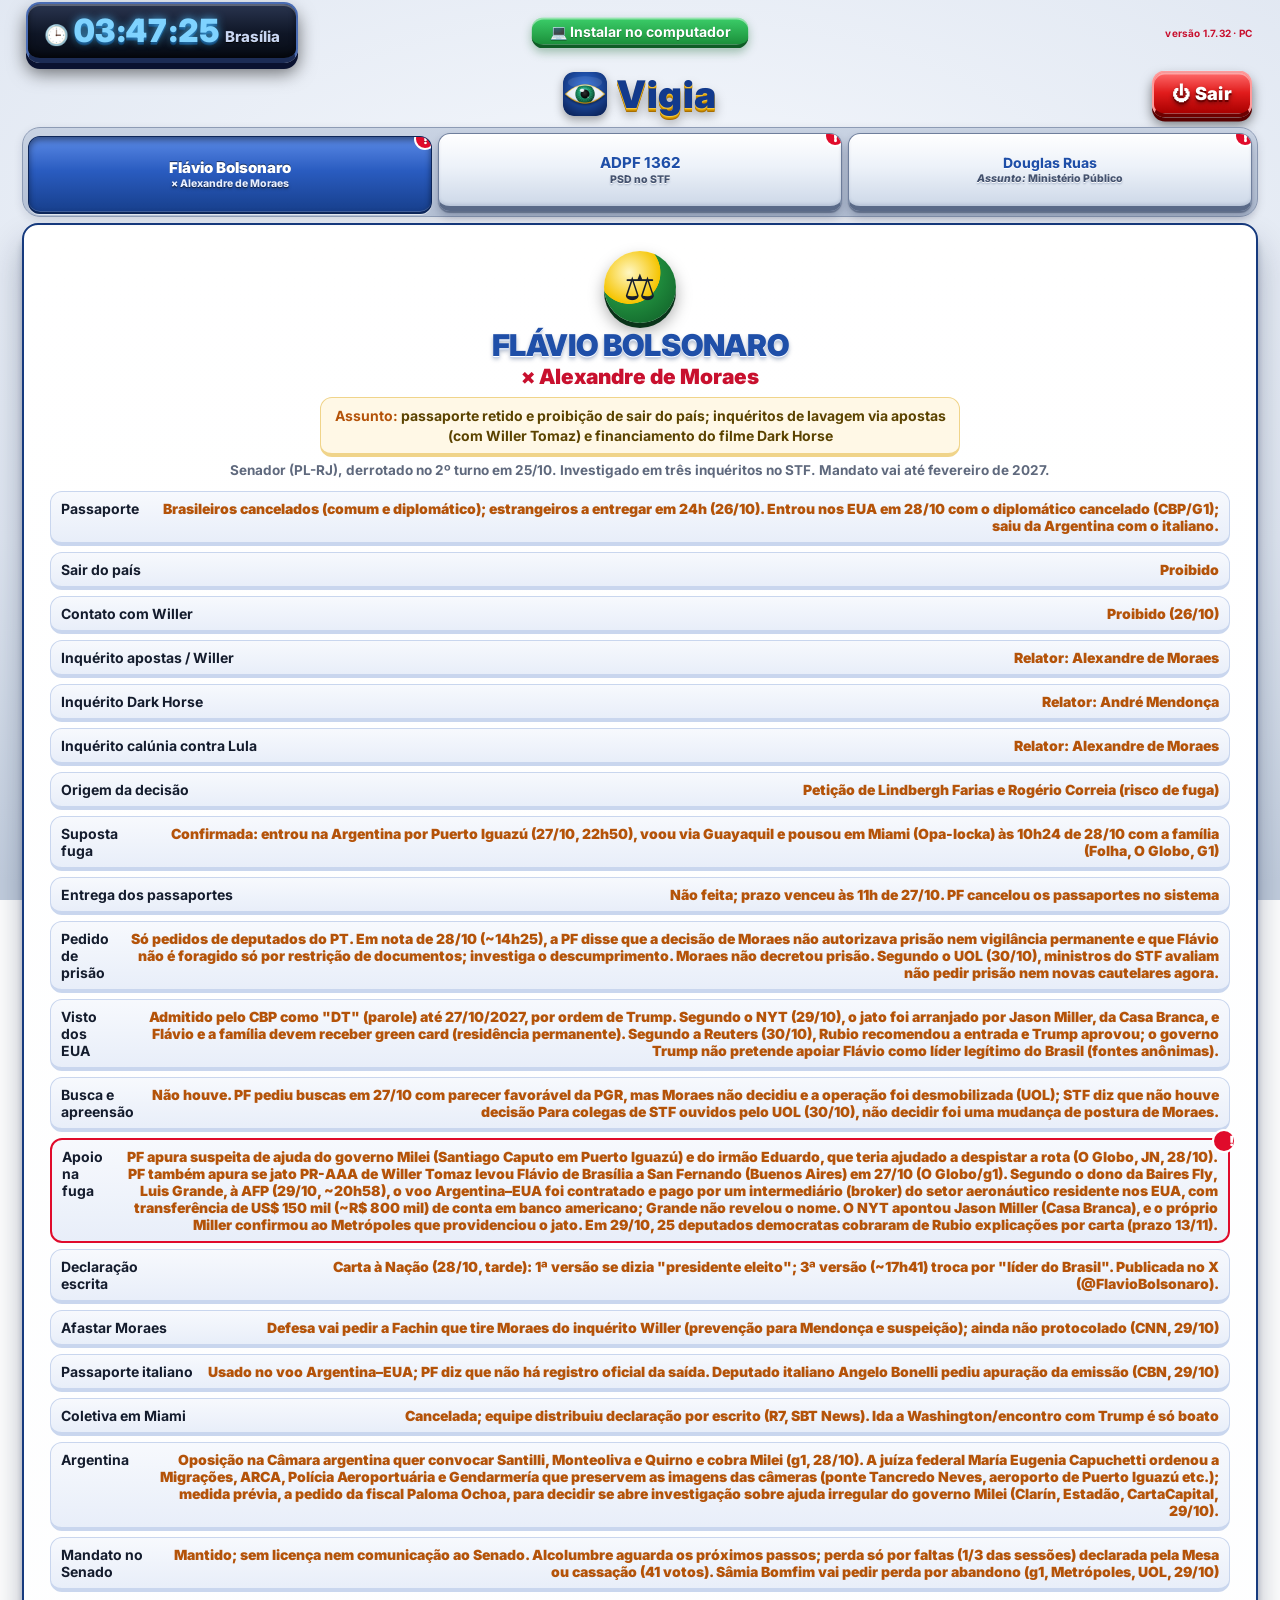
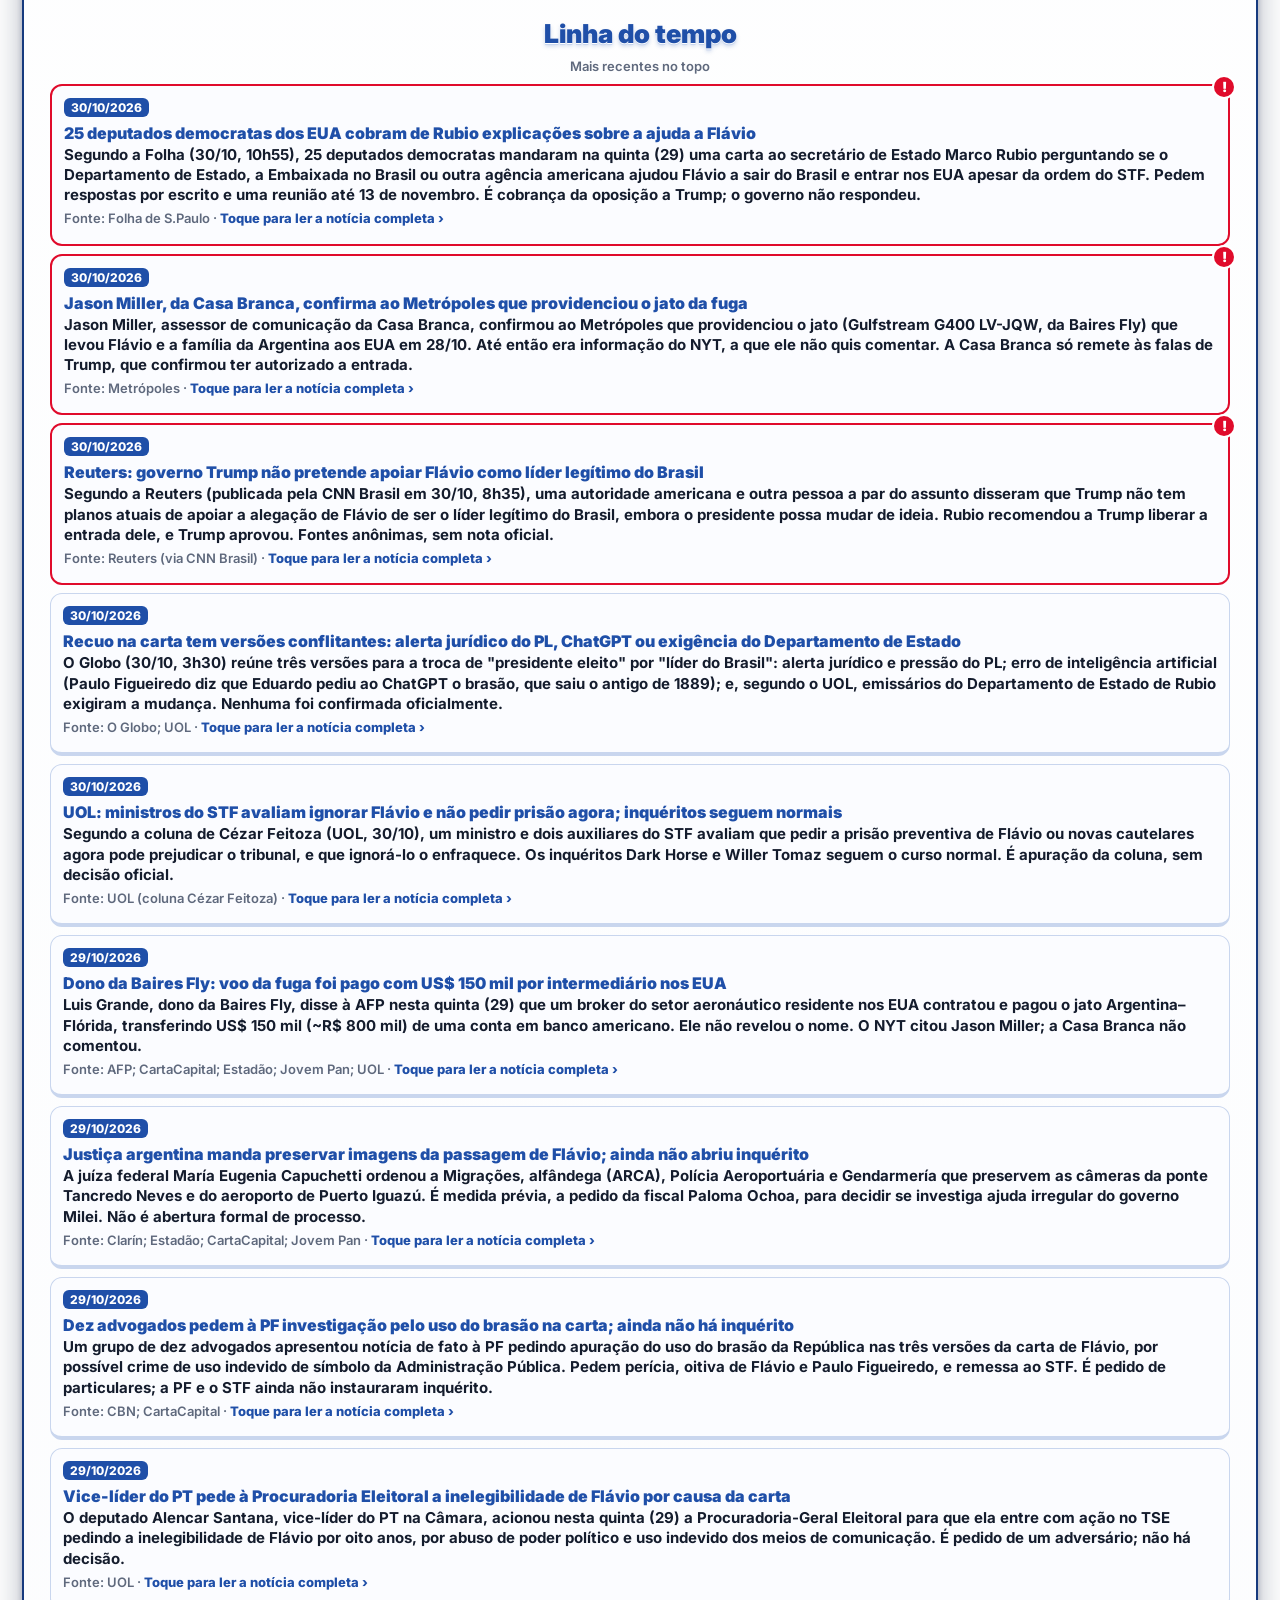
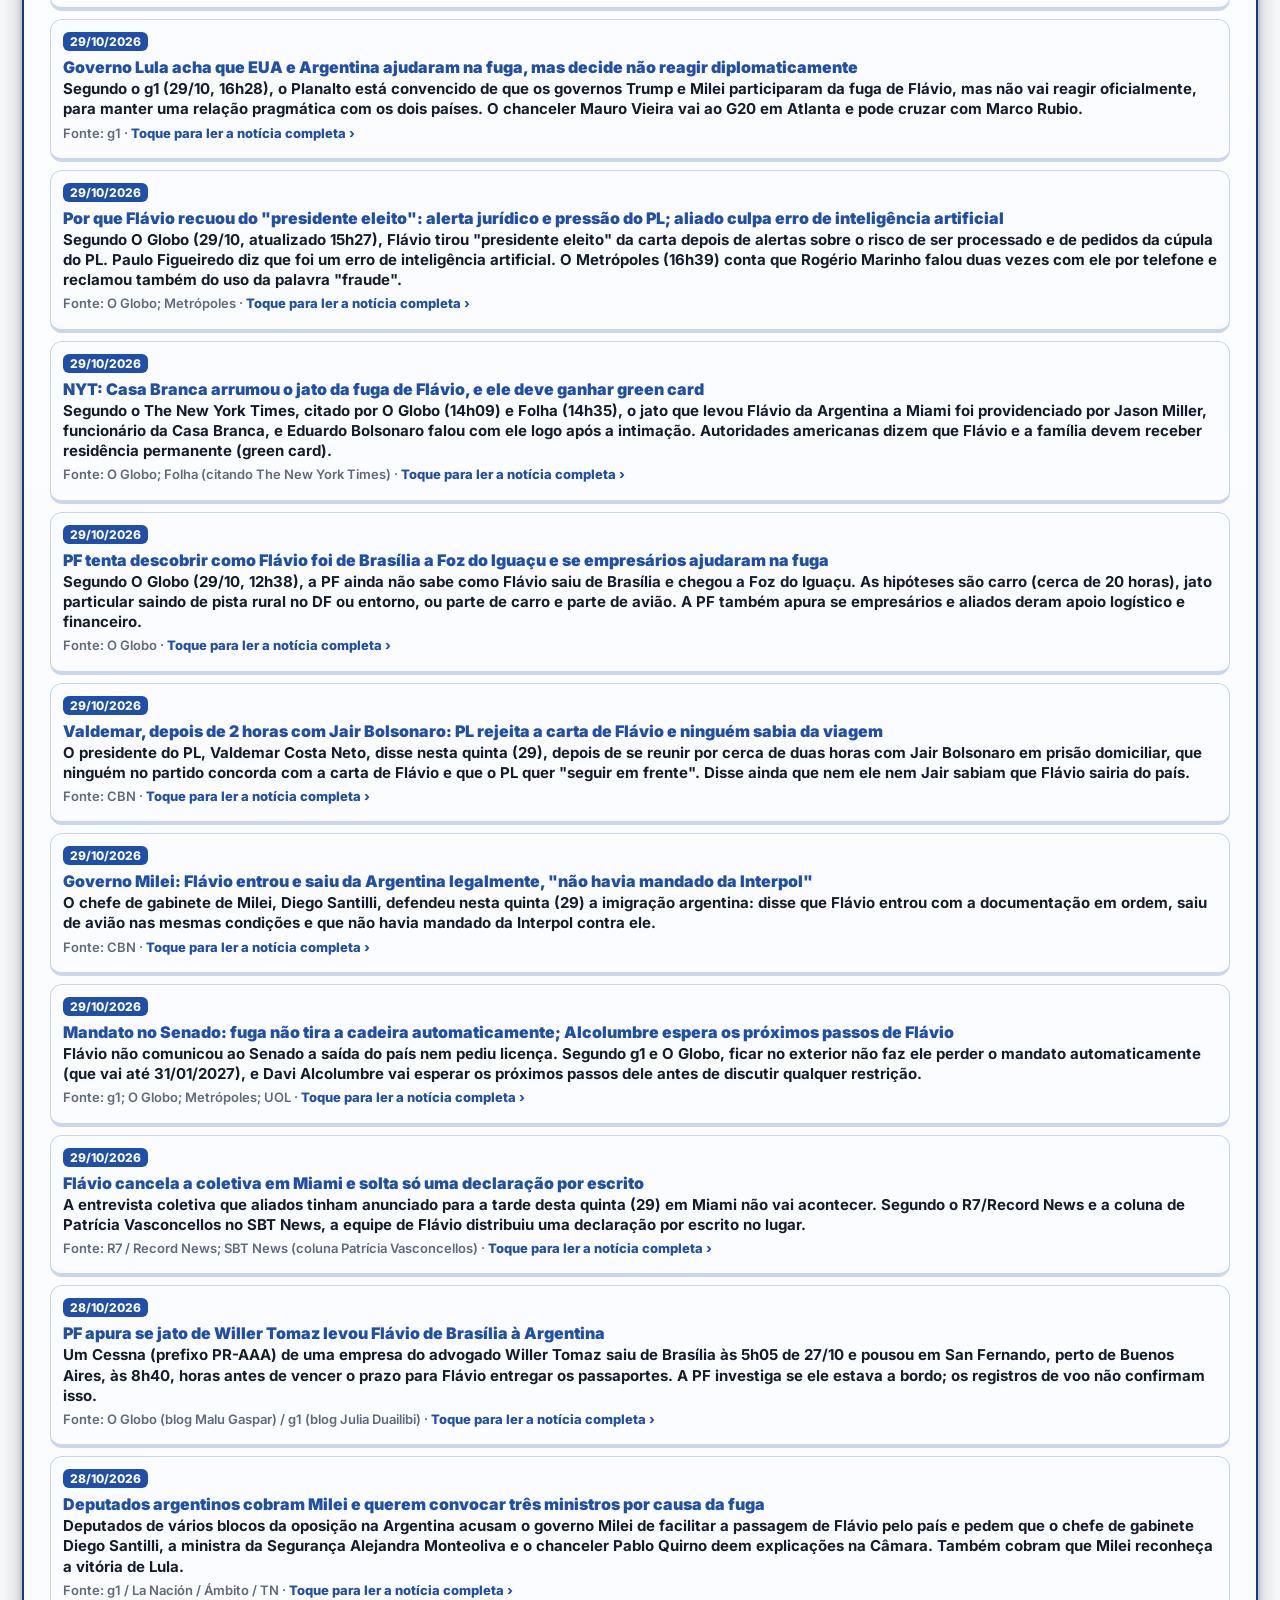
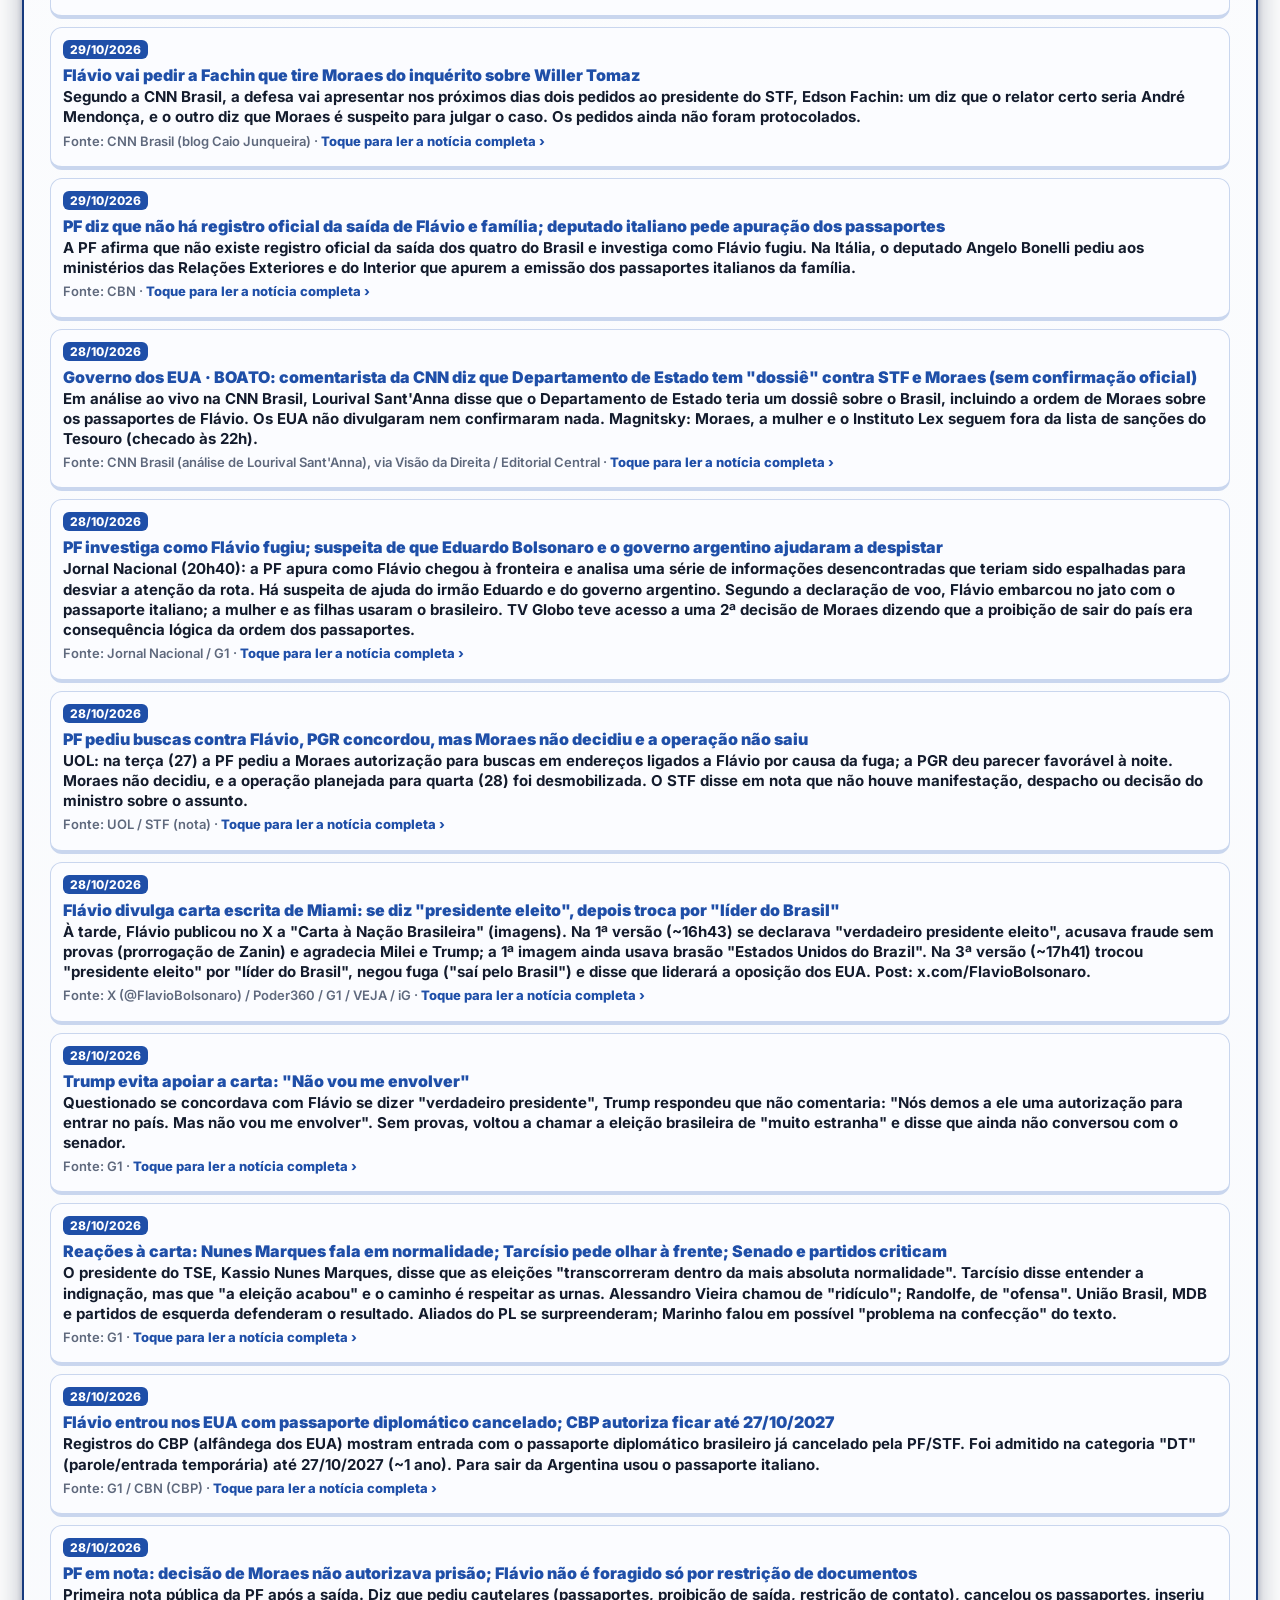
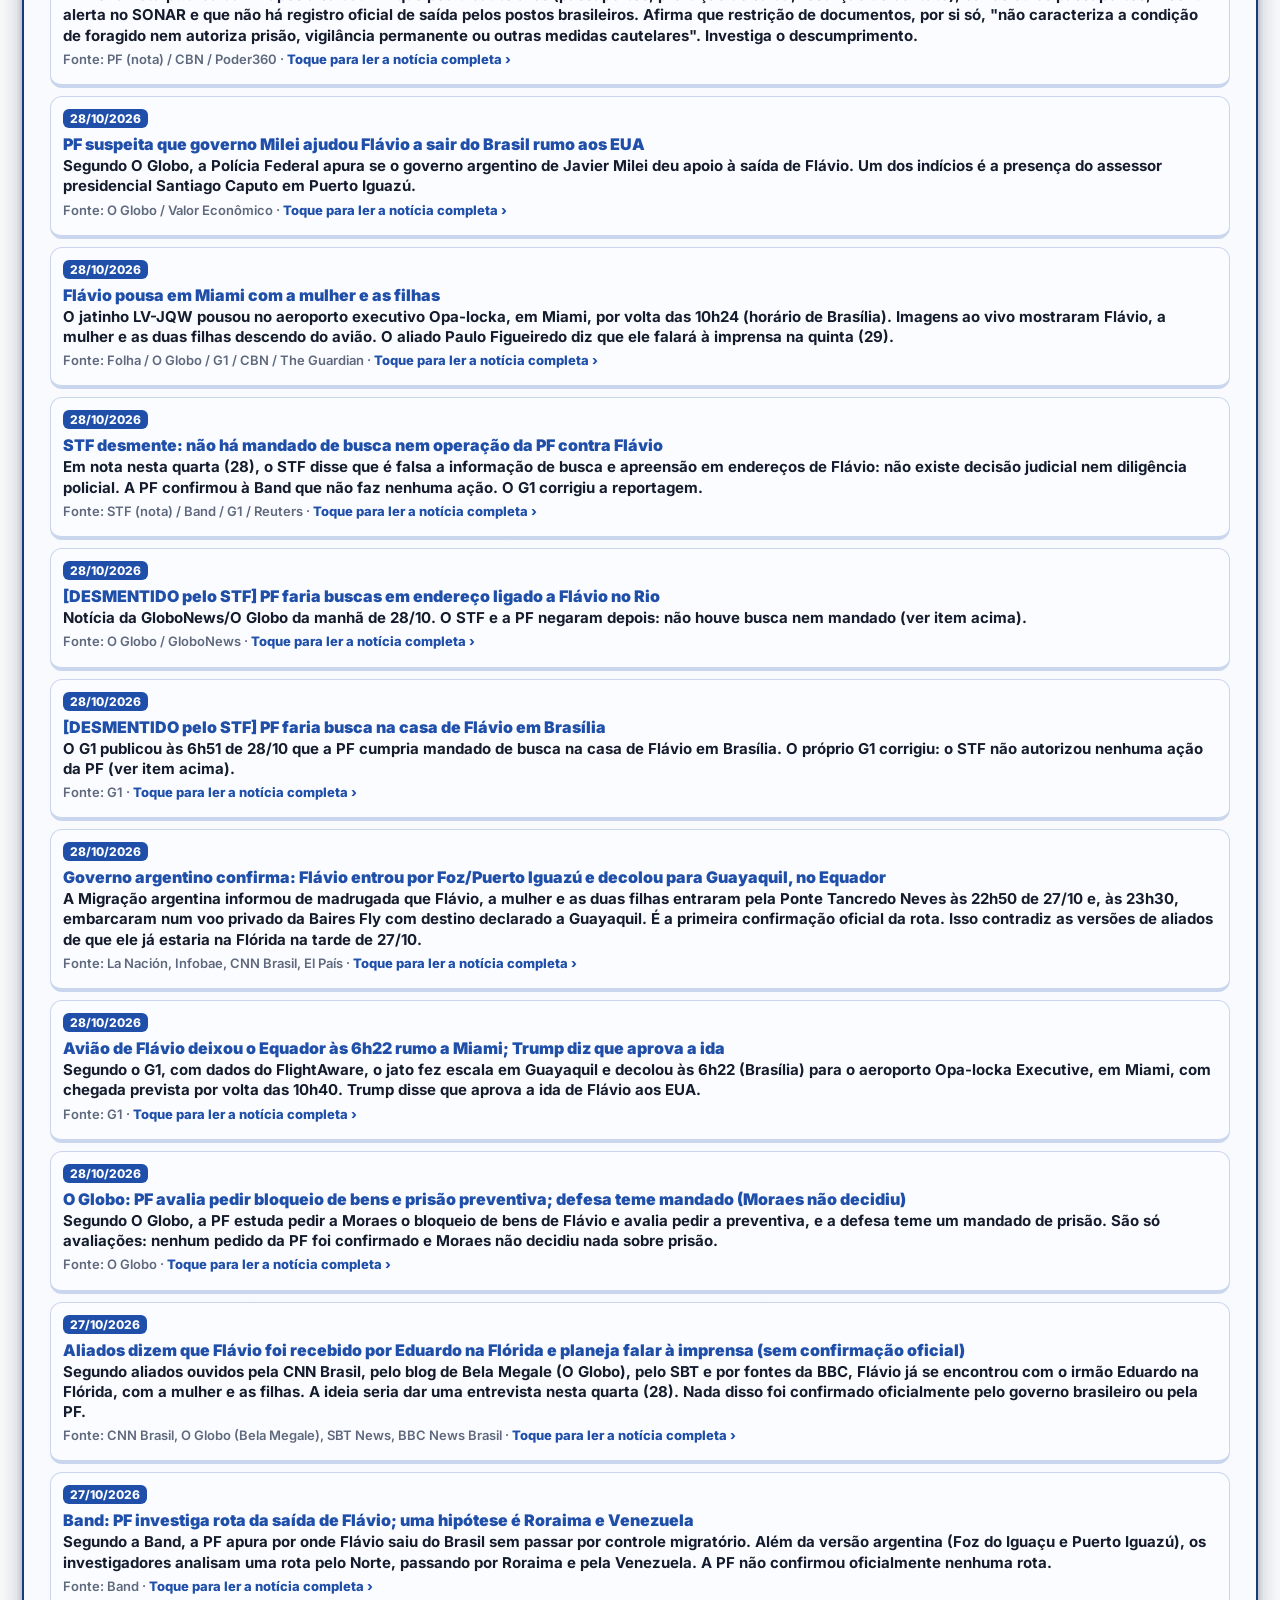
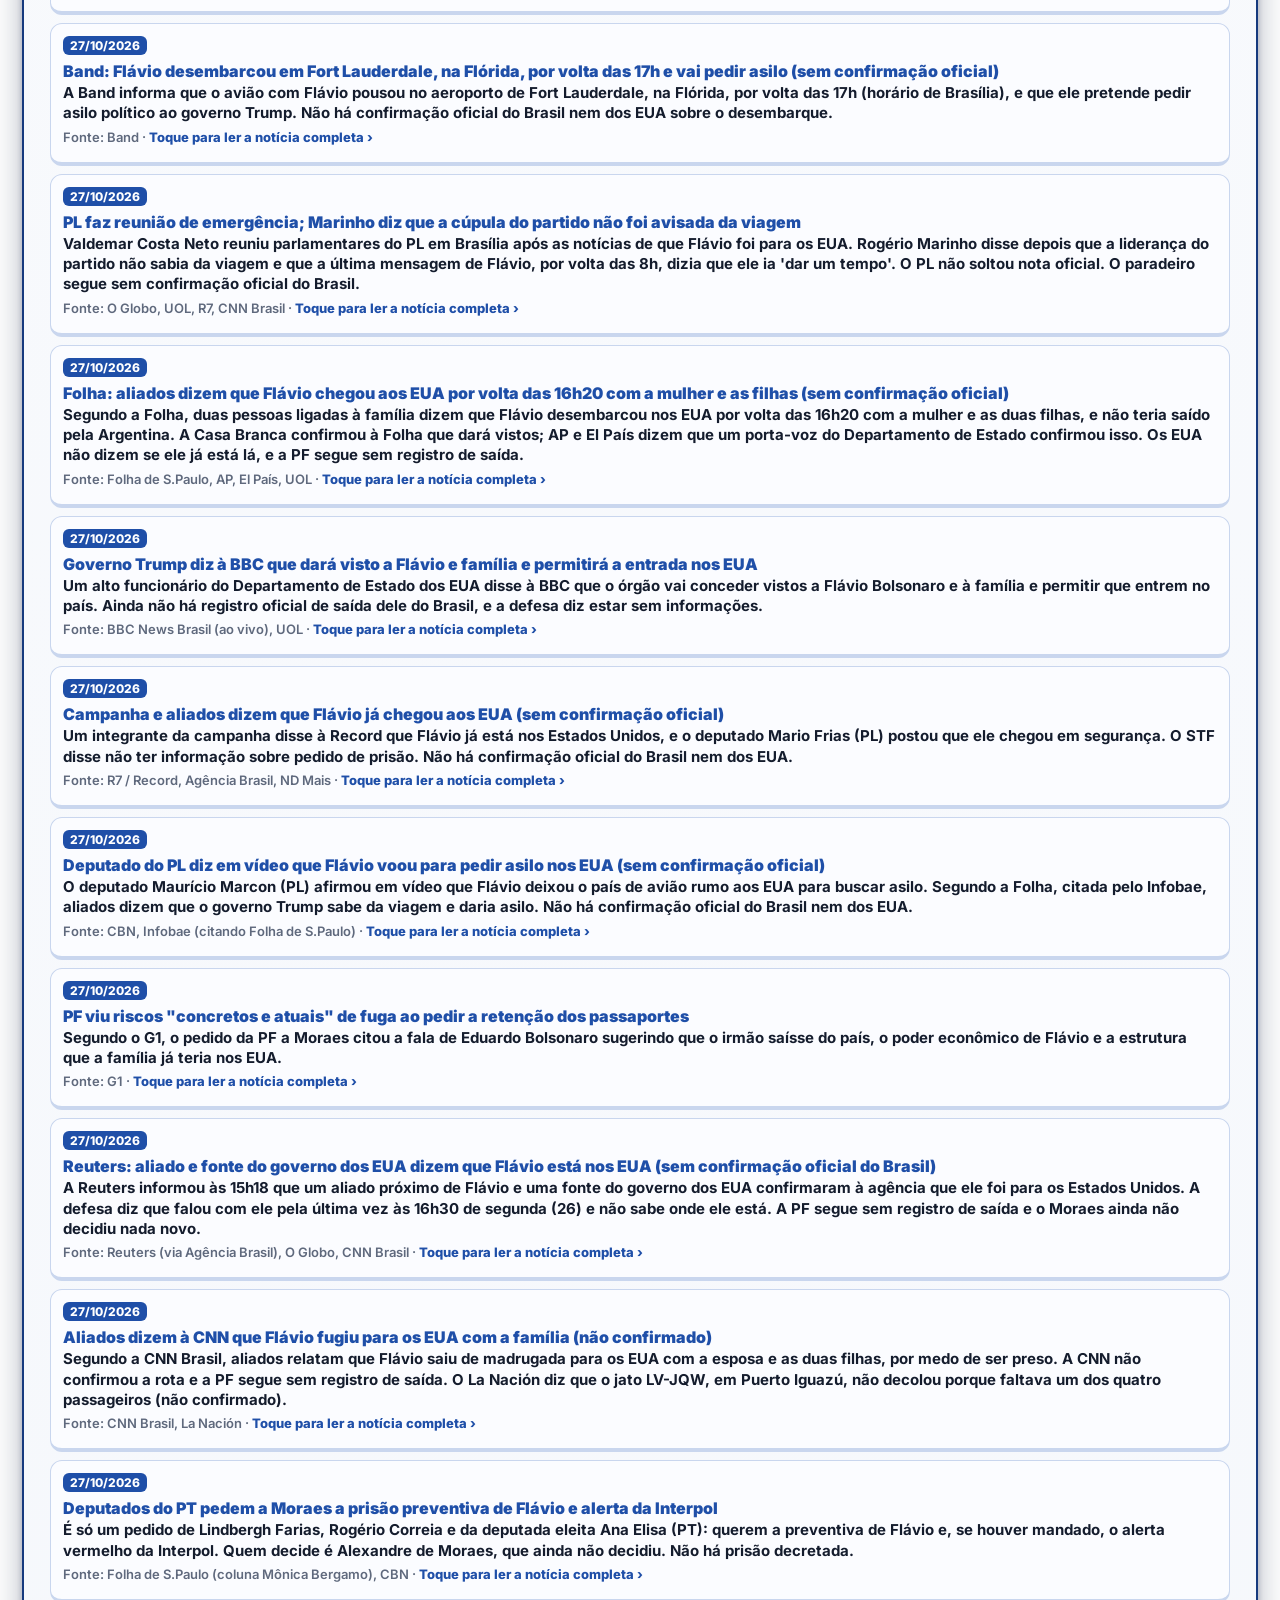
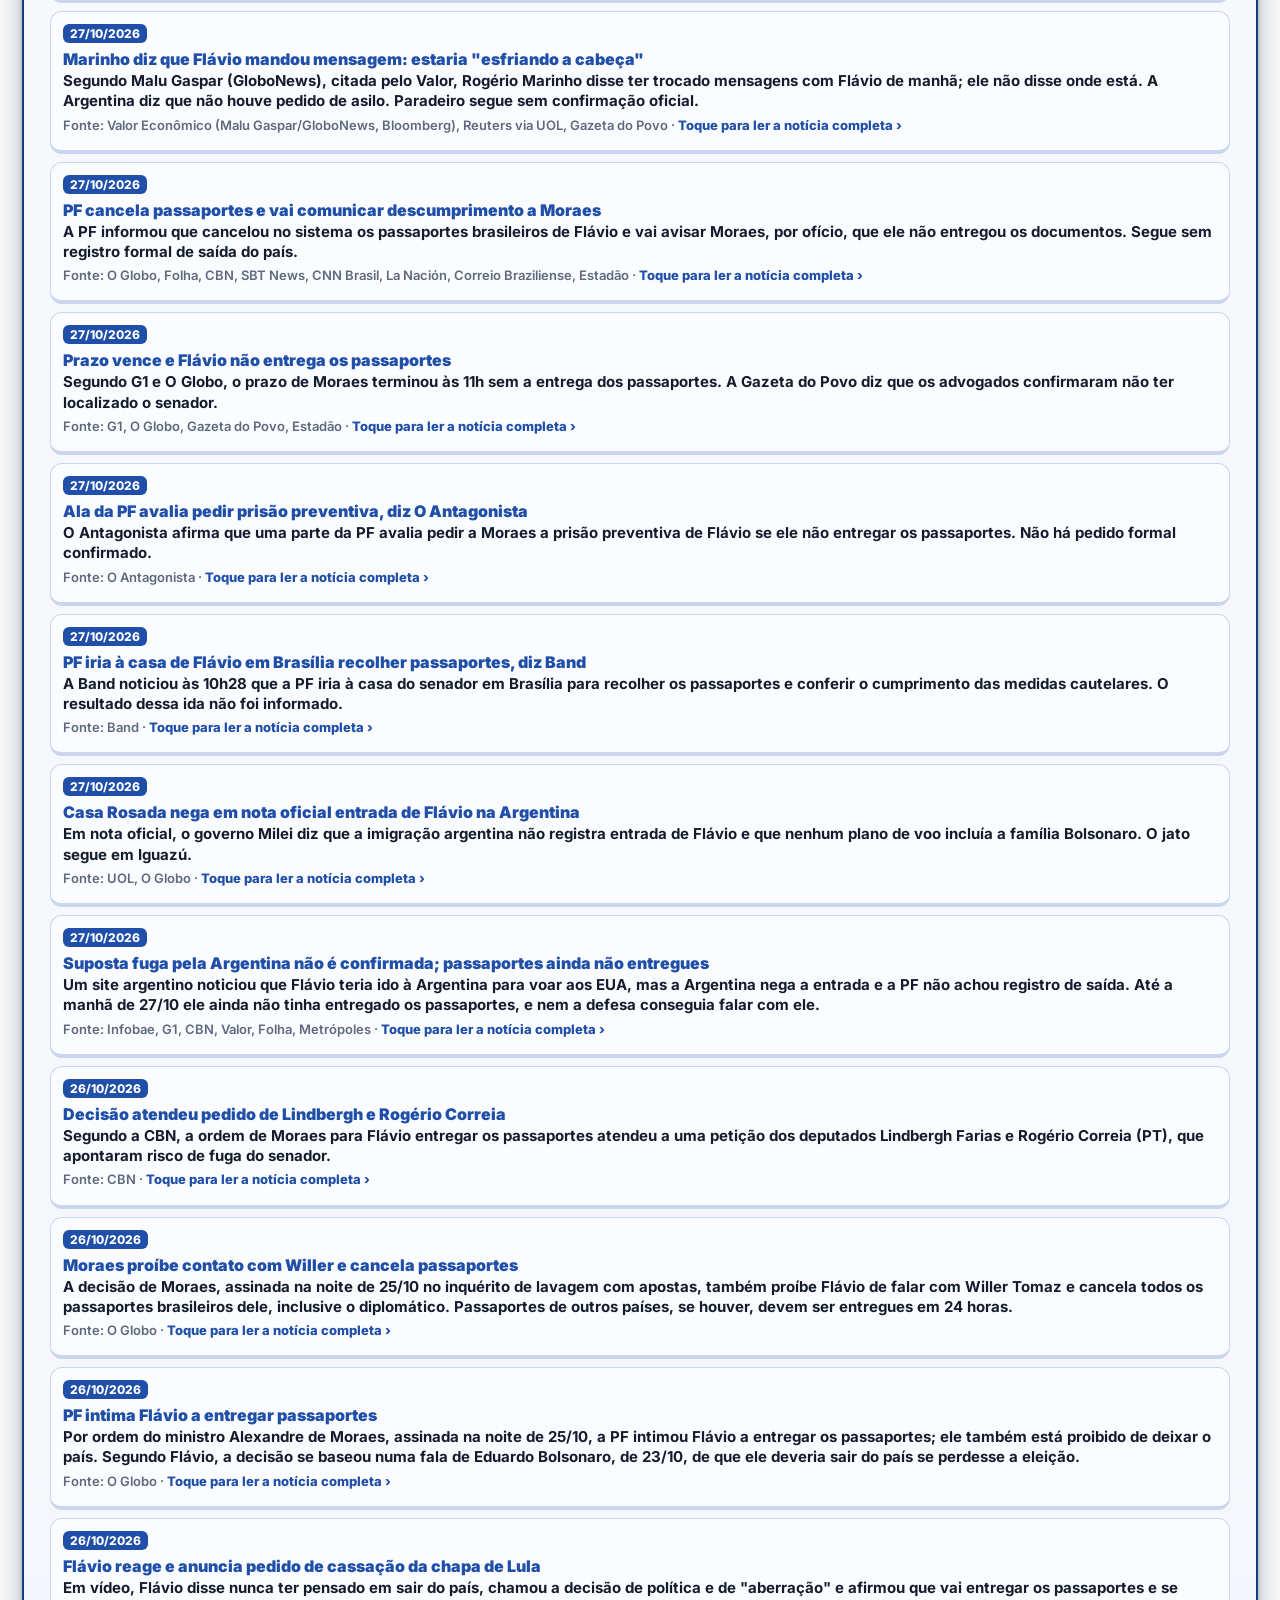
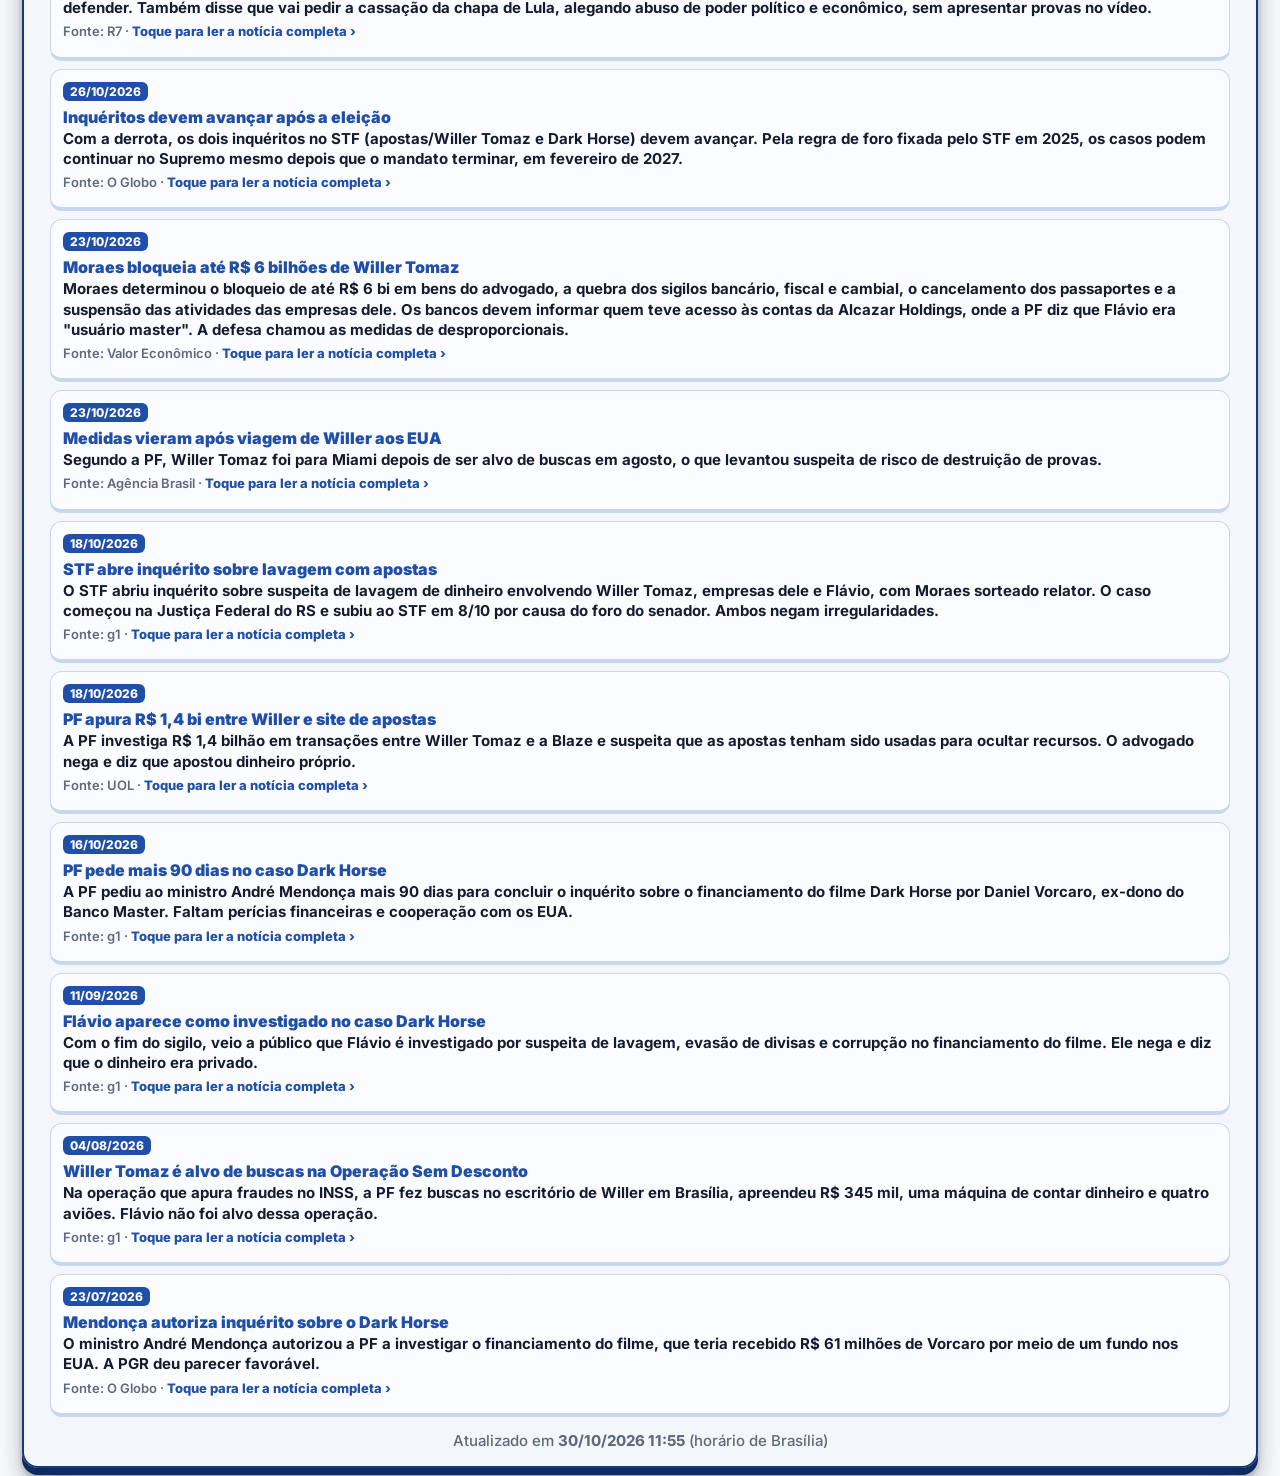
==== pc/index.html @ a8f2bc53 "Exclamação apaga só na notícia clicada" ====
<!doctype html>
<html lang="pt-BR">
<head>
<base href="../">
<meta charset="utf-8">
<meta name="viewport" content="width=device-width, initial-scale=1">
<title>Apuração Presidente 2026 – PC</title>
<meta name="author" content="Fábio Lins e Silva">
<meta name="description" content="Versão para computador: apuração ao vivo de Presidente 2026 direto do TSE, regiões e pesquisas. Clique para instalar.">
<meta property="og:title" content="Apuração Presidente 2026 – Versão para computador">
<meta property="og:description" content="💻 Ao vivo direto do TSE: Flávio B. x Lula, regiões e pesquisas. Clique para instalar no computador.">
<meta property="og:image" content="https://chefaofabio-hub.github.io/pc/og-pc-quadrada.jpg?v=1"><meta property="og:image:secure_url" content="https://chefaofabio-hub.github.io/pc/og-pc-quadrada.jpg?v=1">
<meta property="og:image:type" content="image/jpeg"><meta property="og:image:width" content="600"><meta property="og:image:height" content="600">
<meta property="og:image:alt" content="Apuração Presidente 2026 · Versão para computador · Clique para instalar">
<meta property="og:image" content="https://chefaofabio-hub.github.io/pc/og-pc.jpg?v=1">
<meta property="og:image:type" content="image/jpeg"><meta property="og:image:width" content="1200"><meta property="og:image:height" content="630">
<meta property="og:url" content="https://chefaofabio-hub.github.io/pc/?instalar=1">
<meta property="og:type" content="website"><meta property="og:locale" content="pt_BR"><meta property="og:site_name" content="Apuração Presidente 2026">
<meta name="twitter:card" content="summary_large_image"><meta name="twitter:title" content="Apuração Presidente 2026 – Versão para computador">
<meta name="twitter:description" content="Ao vivo direto do TSE. Clique para instalar no computador."><meta name="twitter:image" content="https://chefaofabio-hub.github.io/pc/og-pc.jpg?v=1">
<meta name="theme-color" content="#1f4fa8">
<link rel="manifest" href="/pc/manifest.json">
<link rel="icon" type="image/png" sizes="32x32" href="icons/favicon-32.png?v=4">
<link rel="icon" type="image/png" sizes="16x16" href="icons/favicon-16.png?v=4">
<link rel="icon" type="image/svg+xml" href="icons/icon.svg?v=4">
<link rel="apple-touch-icon" sizes="180x180" href="icons/apple-touch-icon.png?v=4">
<meta name="apple-mobile-web-app-capable" content="yes">
<meta name="mobile-web-app-capable" content="yes">
<meta name="apple-mobile-web-app-title" content="Vigia">
<meta name="apple-mobile-web-app-status-bar-style" content="default">
<link rel="preconnect" href="https://fonts.googleapis.com"><link rel="preconnect" href="https://fonts.gstatic.com" crossorigin>
<link href="https://fonts.googleapis.com/css2?family=Inter:wght@500;600;700;800;900&display=swap" rel="stylesheet">
<link rel="stylesheet" href="style.css?v=100">
<link rel="stylesheet" href="adpf.css?v=5">
<link rel="stylesheet" href="/pc/pc.css?v=22">
<link rel="stylesheet" href="flavio.css?v=4">
<link rel="stylesheet" href="ruas.css?v=1">
<link rel="stylesheet" href="inv.css?v=13">
<style id="nav3">/* v6: 3 botões de 1º nível lado a lado */nav.nav{grid-template-columns:repeat(3,1fr)!important;gap:6px!important}nav.nav a,nav.nav a:last-child:nth-child(odd){grid-column:auto!important;width:auto!important;justify-self:stretch!important;height:78px!important;min-height:78px!important;white-space:normal!important;font-size:clamp(11px,3.3vw,14px)!important;line-height:1.15;padding:6px 3px!important}nav.nav a small{white-space:normal!important;font-size:clamp(9px,2.6vw,11px)!important}nav.nav a .fb-ico{display:none}</style>
<style id="vigiacab">.vg-cab{display:flex;align-items:center;justify-content:center;gap:10px;margin:8px 0 10px}.vg-cab img{width:44px;height:44px;border-radius:11px;box-shadow:0 4px 10px rgba(0,0,0,.35)}.vg-cab b{font:900 28px Inter,system-ui,sans-serif;letter-spacing:.5px;color:#0b2257;text-shadow:0 2px 0 #c98a00,0 4px 6px rgba(0,0,0,.25)}</style>
<style id="sairbtn">.vg-cab{position:relative}.vg-sair{position:absolute;right:6px;top:50%;transform:translateY(-50%);background:linear-gradient(#ff5a5a,#c00);color:#fff;border:0;border-radius:14px;padding:11px 18px;font:800 18px Inter,system-ui,sans-serif;box-shadow:0 4px 0 #7a0000,0 6px 10px rgba(0,0,0,.35);cursor:pointer}.vg-sair:active{transform:translateY(calc(-50% + 3px));box-shadow:0 1px 0 #7a0000}#telaSair{position:fixed;inset:0;z-index:99999;background:#0b0f1a;color:#fff;display:flex;flex-direction:column;align-items:center;justify-content:center;text-align:center;padding:30px;font-family:Inter,system-ui,sans-serif}#telaSair h2{font-size:30px;margin:14px 0}#telaSair p{color:#cbd5e1;font-size:16px;max-width:420px;line-height:1.45}#telaSair small{margin-top:28px;color:#94a3b8}</style>
</head>
<body class="pc">
<div class="versao-app"><span class="relogio" id="relogio" title="Hora local · horário de Brasília">🕒 <b id="relogioH">--:--:--</b> <small>Brasília</small></span><span class="ver-txt">versão 1.7.32 · PC</span></div>
<div class="vg-cab"><img src="icons/olho-logo.png?v=4" alt="" width="44" height="44"><b>Vigia</b><button class="vg-sair" id="btnSair" aria-label="Sair do app">⏻ Sair</button></div>
<nav class="nav" id="nav">
  <b class="ponto" id="pontoPesq" hidden style="display:none"></b><b class="ponto" id="pontoAnal" hidden style="display:none"></b><b class="ponto" id="pontoProx" hidden style="display:none"></b><b class="ponto" id="pontoConf" hidden style="display:none"></b><a href="#flavio" data-aba="flavio"><span class="fb-ico">🇧🇷</span>Flávio Bolsonaro<b class="ponto" id="pontoFlavio" hidden title="novidade no caso Flávio">!</b><small>× Alexandre de Moraes</small></a><a href="#adpf" data-aba="adpf"><img src="icons/balanca-192.png" alt="" class="adpf-ico">ADPF 1362<b class="ponto" id="pontoAdpf" hidden title="novidade na ADPF">!</b><small>PSD no STF</small></a><a href="#ruas" data-aba="ruas">Douglas Ruas<b class="ponto" id="pontoRuas" hidden title="novidade no caso Ruas">!</b><small><i class="ass-d">Assunto:</i> Ministério Público</small></a>
</nav>
<div class="inst" id="inst" hidden>
  <button class="inst-btn" id="btnInst">📲 Instalar app <small>ícone na tela do celular</small></button>
  <button class="inst-x" id="instX" aria-label="Agora não">×</button>
</div>
<div class="inst" id="alertaTopo" hidden>
  <button class="inst-btn alerta-btn" id="btnAlertaTopo">🔔 Ativar alertas <small>aviso no celular quando tiver novidade</small></button>
  <button class="inst-x" id="alertaTopoX" aria-label="Agora não">×</button>
</div>
<div class="alerta-ok" id="alertaOkTopo" hidden>✅ Alertas ativados <button type="button" id="alertaDeslTopo">desativar</button></div>
<div class="alerta-msg" id="alertaMsgTopo" hidden></div>

<!-- ABA APURAÇÃO -->
<main class="quadro" id="aba-apuracao" hidden style="display:none" aria-hidden="true"><!-- removida do app a pedido do Fabio; mantida oculta só porque app.js usa os ids -->
  <h1>APURAÇÃO PRESIDENTE</h1>
  <div class="turno2"><span>2º TURNO</span> Flávio Bolsonaro x Lula</div>
  <div class="subt">Domingo, 25/10/2026 · Brasil</div>
  <div class="urnasbox" id="linhaUrnas">
    <div class="ub-l1"><b id="pu">0,00%</b><span>DAS URNAS<br>APURADAS</span></div>
    <div class="ub-prog"><i id="puBar"></i></div>
    <div class="ub-l2" id="ubL2">Faltam <b id="pf">100%</b> das urnas</div>
  </div>
  <div class="cab"><span>% DOS VOTOS VÁLIDOS · TSE</span><span class="leg"><i></i>50%</span></div>
  <div class="urnas-num"><div class="un-c"><span>Total de urnas</span><b id="unTot">499.248</b></div><div class="un-c un-ap"><span>Urnas apuradas</span><b id="unAp">0</b></div></div>
  <div id="lista"></div>
  <div class="eleito" id="eleito"><div class="el-t"><svg class="el-flag" viewBox="0 0 42 28" width="36" height="24" aria-hidden="true"><defs><clipPath id="bfc"><path d="M1 3 Q11 0 21 3 T41 3 V25 Q31 22 21 25 T1 25 Z"/></clipPath><linearGradient id="bfs" x1="0" x2="1"><stop offset="0" stop-color="#fff" stop-opacity=".35"/><stop offset=".22" stop-color="#000" stop-opacity=".18"/><stop offset=".45" stop-color="#fff" stop-opacity=".32"/><stop offset=".7" stop-color="#000" stop-opacity=".2"/><stop offset=".9" stop-color="#fff" stop-opacity=".28"/><stop offset="1" stop-color="#000" stop-opacity=".15"/></linearGradient><linearGradient id="bfv" x1="0" y1="0" x2="0" y2="1"><stop offset="0" stop-color="#fff" stop-opacity=".45"/><stop offset=".45" stop-color="#fff" stop-opacity="0"/><stop offset="1" stop-color="#000" stop-opacity=".25"/></linearGradient><radialGradient id="bfa" cx=".4" cy=".35" r=".7"><stop offset="0" stop-color="#1a4fb0"/><stop offset="1" stop-color="#001a55"/></radialGradient></defs><g clip-path="url(#bfc)"><rect x="0" y="0" width="42" height="28" fill="#009c3b"/><path d="M21 4.6 37.4 14 21 23.4 4.6 14Z" fill="#ffdf00" stroke="#e6b800" stroke-width=".4"/><circle cx="21" cy="14" r="5.9" fill="url(#bfa)"/><path d="M15.3 12.9Q21 10.6 26.8 14.6" fill="none" stroke="#fff" stroke-width="1.3"/><rect width="42" height="28" fill="url(#bfs)"/><rect width="42" height="28" fill="url(#bfv)"/></g><path d="M1 3 Q11 0 21 3 T41 3 V25 Q31 22 21 25 T1 25 Z" fill="none" stroke="rgba(0,60,20,.55)" stroke-width=".8"/></svg><span class="el-lab">CANDIDATO ELEITO:</span> <span class="el-ag">aguardando definição matemática</span></div></div>
  <div class="vantagem selo-vant" id="vantagem">Vantagem = <span class="nw">0 votos</span></div>
  <div id="espera" class="espera" hidden>
    <div class="esp-t">A apuração começa em <b class="nw">25/10 às 17h</b></div>
    <div class="esp-s">horário de Brasília · fechamento das urnas</div>
    <div class="contagem" id="contagem"></div>
  </div>
  <div id="resultado">
    <hr>
    <div class="extras" id="extras"></div>
    <div class="status" id="status">Carregando dados do TSE…</div>
  </div>
  <div class="autoria"><span class="nome">CRIADO POR FÁBIO LINS E SILVA</span> <span class="sep">·</span> <a href="tel:+5521971902990" class="nw">(21) 97190-2990</a></div>
  <div class="rod"><b>Fonte oficial: Tribunal Superior Eleitoral (TSE)</b> <span class="nw" id="linhaHora">· totalizado às <span id="hora">—</span></span></div>
  <div class="vivo" id="vivo"><span class="pt"></span><span id="vivotxt">conectando…</span></div>
  <div class="aviso-teste" hidden></div>
</main>

<!-- ABA CONFIABILIDADE -->
<main class="quadro" id="aba-confiabilidade" style="display:none" aria-hidden="true" hidden>
  <h1 class="cf-h1">CONFIABILIDADE<br>DAS PESQUISAS</h1>
  <div class="turno2"><span>1º TURNO</span> mais perto das urnas</div>
  <div class="aviso2t">Resultado oficial TSE (votos válidos): <b class="az">Flávio 47,03%</b> x <b class="vm">Lula 45,16%</b> · vantagem de 1,87 p.p.</div>
  <ol class="cf-lista"><li class="cf-item"><span class="cf-pos">1º</span><div class="cf-c"><div class="cf-n">Veritá <i class="cf-ok">Acertou o líder no&nbsp;1º&nbsp;turno</i></div><div class="cf-v"><span class="az">Flávio 47,0%</span> · <span class="vm">Lula 45,0%</span></div></div><div class="cf-e"><b>0,1</b><small>erro na margem</small><span>erro médio 0,1</span></div></li><li class="cf-item"><span class="cf-pos">2º</span><div class="cf-c"><div class="cf-n">Gerp <i class="cf-ok">Acertou o líder no&nbsp;1º&nbsp;turno</i></div><div class="cf-v"><span class="az">Flávio 46,2%</span> · <span class="vm">Lula 44,1%</span></div></div><div class="cf-e"><b>0,3</b><small>erro na margem</small><span>erro médio 0,9</span></div></li><li class="cf-item"><span class="cf-pos">3º</span><div class="cf-c"><div class="cf-n">Futura <i class="cf-ok">Acertou o líder no&nbsp;1º&nbsp;turno</i></div><div class="cf-v"><span class="az">Flávio 44,8%</span> · <span class="vm">Lula 42,6%</span></div></div><div class="cf-e"><b>0,3</b><small>erro na margem</small><span>erro médio 1,7</span></div></li><li class="cf-item"><span class="cf-pos">4º</span><div class="cf-c"><div class="cf-n">100% Cidades <i class="cf-ok">Acertou o líder no&nbsp;1º&nbsp;turno</i></div><div class="cf-v"><span class="az">Flávio ≈44,4%</span> · <span class="vm">Lula ≈41,5%</span></div></div><div class="cf-e"><b>1,1</b><small>erro na margem</small><span>erro médio 2,1</span></div></li><li class="cf-item"><span class="cf-pos">5º</span><div class="cf-c"><div class="cf-n">Palver <i class="cf-ok">Acertou o líder no&nbsp;1º&nbsp;turno</i></div><div class="cf-v"><span class="az">Flávio 47,5%</span> · <span class="vm">Lula 43,4%</span></div></div><div class="cf-e"><b>2,2</b><small>erro na margem</small><span>erro médio 2,0</span></div></li><li class="cf-item"><span class="cf-pos">6º</span><div class="cf-c"><div class="cf-n">PoderData</div><div class="cf-v"><span class="az">Flávio 44,1%</span> · <span class="vm">Lula 45,2%</span></div></div><div class="cf-e"><b>2,9</b><small>erro na margem</small><span>erro médio 0,9</span></div></li><li class="cf-item"><span class="cf-pos">7º</span><div class="cf-c"><div class="cf-n">Ideia</div><div class="cf-v"><span class="az">Flávio ≈39,0%</span> · <span class="vm">Lula ≈40,1%</span></div></div><div class="cf-e"><b>2,9</b><small>erro na margem</small><span>erro médio 4,3</span></div></li><li class="cf-item"><span class="cf-pos">8º</span><div class="cf-c"><div class="cf-n">Datafolha</div><div class="cf-v"><span class="az">Flávio 43,5%</span> · <span class="vm">Lula 45,7%</span></div></div><div class="cf-e"><b>4,0</b><small>erro na margem</small><span>erro médio 1,5</span></div></li><li class="cf-item"><span class="cf-pos">9º</span><div class="cf-c"><div class="cf-n">DataTrends</div><div class="cf-v"><span class="az">Flávio ≈42,4%</span> · <span class="vm">Lula ≈44,6%</span></div></div><div class="cf-e"><b>4,0</b><small>erro na margem</small><span>erro médio 2,0</span></div></li><li class="cf-item"><span class="cf-pos">10º</span><div class="cf-c"><div class="cf-n">Quaest</div><div class="cf-v"><span class="az">Flávio 43,7%</span> · <span class="vm">Lula 46,0%</span></div></div><div class="cf-e"><b>4,2</b><small>erro na margem</small><span>erro médio 1,4</span></div></li></ol>
  <div class="cf-mais">Fora do top 10: AtlasIntel (4,8) · IFP (5,3) · Vox (5,5) · Real Time Big Data (6,1) · Nexus (7,1) · MDA (7,6) · Data Index (7,8) — erro na margem, em p.p.</div>
  <div class="autoria"><span class="nome">CRIADO POR FÁBIO LINS E SILVA</span> <span class="sep">·</span> <a href="tel:+5521971902990" class="nw">(21) 97190-2990</a></div>
  <div class="rod cf-rod"><b>Critério:</b> última pesquisa nacional de cada instituto antes de 04/10, em votos válidos. Ordem pelo <b>erro na margem</b> (diferença entre a vantagem Flávio–Lula da pesquisa e a das urnas); o <b>erro médio</b> por candidato desempata. Valores com ≈ foram reconstruídos a partir do desvio publicado pela fonte. <b>Fonte:</b> <a href="https://www.placardaspesquisas.com.br/" target="_blank" rel="noopener">Placar das Pesquisas</a> (ranking do 1º turno) e TSE.</div>
</main>

<!-- ABA REGIÕES -->
<main class="quadro" id="aba-regioes" hidden style="display:none" aria-hidden="true">
  <h1>VOTAÇÃO POR REGIÃO</h1>
  <div class="turno2"><span>2º TURNO</span> Flávio Bolsonaro x Lula</div>
  <div class="subt">Domingo, 25/10/2026 · % dos votos válidos em cada região</div>
  <hr>
  <div id="regioes" class="regioes"></div>
  <div class="autoria"><span class="nome">CRIADO POR FÁBIO LINS E SILVA</span> <span class="sep">·</span> <a href="tel:+5521971902990" class="nw">(21) 97190-2990</a></div>
  <div class="rod"><b>Fonte oficial: Tribunal Superior Eleitoral (TSE)</b> <span class="nw">· soma dos resultados de cada estado</span></div>
  <div class="vivo"><span class="pt"></span><span id="ufHora">conectando…</span></div>
  <div class="aviso-teste" hidden></div>
</main>

<!-- ABA PESQUISAS -->
<main class="quadro" id="aba-pesquisas" style="display:none" aria-hidden="true" hidden>
  <h1>PESQUISAS ELEITORAIS</h1>
  <div class="turno2"><span>2º TURNO</span> Flávio Bolsonaro x Lula</div>
  <div class="aviso-graf">👆 CLIQUE EM CIMA DA PESQUISA PARA VER O GRÁFICO DE EVOLUÇÃO</div>
  <div class="aviso2t">Somente pesquisas feitas após o 1º turno (entrevistas a partir de 05/10)</div>
  <div class="alerta" id="alertaBox" hidden>
    <button class="alerta-btn" id="btnAlerta">🔔 Ativar alertas <small>aviso no celular quando tiver novidade</small></button>
    <div class="alerta-msg" id="alertaMsg" hidden></div>
  </div>
  <div id="cartoes"></div>
  <div class="autoria"><span class="nome">CRIADO POR FÁBIO LINS E SILVA</span> <span class="sep">·</span> <a href="tel:+5521971902990" class="nw">(21) 97190-2990</a></div>
  <div class="rod" id="pesqRod">—</div>
</main>

<!-- ABA ANÁLISE -->
<main class="quadro" id="aba-analise" style="display:none" aria-hidden="true" hidden>
  <h1>ANÁLISE DAS PESQUISAS</h1>
  <div class="turno2"><span>2º TURNO</span> Flávio Bolsonaro x Lula</div>
  <div class="aviso2t">Soma de todas as pesquisas nacionais feitas após o 1º turno · % dos votos válidos</div>
  <div id="analise"><div class="vazio">Carregando…</div></div>
  <div class="autoria"><span class="nome">CRIADO POR FÁBIO LINS E SILVA</span> <span class="sep">·</span> <a href="tel:+5521971902990" class="nw">(21) 97190-2990</a></div>
  <div class="rod" id="anRod">—</div>
</main>

<!-- ABA PROXIMAS -->
<main class="quadro" id="aba-proximas" hidden style="display:none" aria-hidden="true">
  <h1 style="font-size:clamp(18px,5.6vw,28px)">DIVULGAÇÃO DAS PRÓXIMAS PESQUISAS</h1>
  <div class="turno2"><span>2º TURNO</span> Flávio Bolsonaro x Lula</div>
  <div class="aviso2t">Só as datas de divulgação · o resultado fica na aba Pesquisas</div>
  <div id="proximas"><div class="vazio">Carregando…</div></div>
  <div class="autoria"><span class="nome">CRIADO POR FÁBIO LINS E SILVA</span> <span class="sep">·</span> <a href="tel:+5521971902990" class="nw">(21) 97190-2990</a></div>
  <div class="rod" id="pxRod">—</div>
</main>

<!-- ABA ADPF -->
<main class="quadro aba" id="aba-adpf" hidden>
 <div id="adFaixa" hidden></div>
 <div class="adpf-topo">
  <img class="adpf-logo" src="icons/balanca-logo.png" alt="Balança da Justiça" width="72" height="72">
  <h1 style="font-size:clamp(20px,6.4vw,30px)">PSD AÇÃO 2º TURNO</h1>
  <div class="numproc" id="adNum"><span>Número do processo:</span><b>ADPF 1362</b></div>
  <div class="adpf-ext">Arguição de Descumprimento de Preceito Fundamental</div>
  <div class="subt">ADPF no STF · governador do RJ</div>
  <div class="st" id="adSt"></div>
  <div class="cdt">Contagem até 25/10/2026</div>
  <div class="contagem" id="adCont"></div>
 </div>
 <h2 class="tit">Processo</h2><div id="adProc"></div>
 <h2 class="tit">Segundo turno no Rio de Janeiro?</h2><p class="nota">Tudo o que saiu na mídia · mais recentes no topo</p><div id="ad2t"></div>
 <h2 class="tit">Acompanhamento</h2><p class="nota">Mais recentes no topo</p><div id="adAnd"></div>
 <h2 class="tit">Ministros</h2><div id="adMin"></div>
 <h2 class="tit">Contexto</h2><div id="adCtx"></div>
 <h2 class="tit">Fontes</h2><div id="adFon"></div>
 <div class="rod" id="adAtu">Carregando…</div>
</main>

<main class="quadro aba" id="aba-flavio" hidden>
 <div class="fb-topo">
  <div class="fb-logo">⚖️</div>
  <h1 style="font-size:clamp(20px,6.4vw,30px)">FLÁVIO BOLSONARO</h1>
  <div class="fb-contra" id="fbContra">× Alexandre de Moraes</div>
  <div class="fb-assunto" id="fbAss"></div>
  <div class="subt" id="fbRes"></div>
  <div class="st" id="fbSt"></div>
 </div>
 <h2 class="tit">Linha do tempo</h2><p class="nota">Mais recentes no topo</p><div id="fbLin"></div>
 <div class="rod" id="fbAtu">Carregando…</div>
</main>

<main class="quadro aba" id="aba-ruas" hidden>
 <div class="rs-topo">
  <div class="rs-logo">🏛️</div>
  <h1 style="font-size:clamp(20px,6.4vw,30px)">DOUGLAS RUAS</h1>
  <div class="rs-contra" id="rsContra">× Ministério Público do RJ</div>
  <div class="rs-assunto" id="rsAss"></div>
  <div class="subt" id="rsRes"></div>
  <div class="st" id="rsSt"></div>
 </div>
 <h2 class="tit">Linha do tempo</h2><p class="nota">Mais recentes no topo</p><div id="rsLin"></div>
 <div class="rod" id="rsAtu">Carregando…</div>
</main>

<div class="sheet-fundo" id="sheet" hidden>
  <div class="sheet" role="dialog" aria-modal="true" aria-labelledby="sheetT">
    <button class="sheet-x" id="sheetX" aria-label="Fechar">×</button>
    <h3 id="sheetT">Instalar o app</h3>
    <div id="sheetC"></div>
  </div>
</div>

<script src="/pc/pc.js?v=9"></script>
<script src="app.js?v=105"></script>
<script src="adpf.js?v=9"></script>
<script src="flavio.js?v=10"></script>
<script src="ruas.js?v=6"></script>
<script src="inv.js?v=3"></script>
<div id="telaSair" hidden style="display:none"><img src="icons/olho-logo.png?v=4" width="72" height="72" alt="" style="border-radius:16px"><h2>App encerrado</h2><p><b>iPhone:</b> deslize de baixo para cima e arraste o Vigia para cima para fechar.<br><b>Android:</b> toque no botão de apps recentes e deslize o Vigia para fechar.</p><small>Toque na tela para voltar</small></div>
<script>(function(){var b=document.getElementById('btnSair'),t=document.getElementById('telaSair');b.onclick=function(){try{window.close()}catch(e){}setTimeout(function(){if(!window.closed){t.hidden=false;t.style.display='flex'}},300)};t.onclick=function(){t.hidden=true;t.style.display='none'}})();</script>
</body>
</html>
---- pc/pc.css ----
/* Versão PC (1366x768 até 1920x1080). Carrega depois do style.css do celular. */
body.pc{padding:0 22px 16px}
body.pc .versao-app,body.pc nav.nav,body.pc .inst,body.pc .quadro{max-width:1760px}
body.pc nav.nav{grid-template-columns:repeat(7,1fr)!important;position:sticky;top:0;z-index:20;margin-top:6px;box-shadow:0 3px 10px rgba(13,27,58,.12)}
body.pc nav.nav a{grid-column:auto!important;font-size:17px!important;min-height:48px}
body.pc nav.nav a small{font-size:12px!important}
body.pc .inst{display:none!important}
body.pc .quadro{padding:22px 26px 16px}
body.pc .quadro h1{font-size:34px}
body.pc .subt,body.pc .turno2{font-size:18px}
body.pc .pc-grid{display:grid;grid-template-columns:minmax(500px,.95fr) 1.25fr;gap:28px;align-items:start}
body.pc .pc-grid[hidden]{display:none}
body.pc .pc-esq,body.pc .pc-dir{min-width:0}
body.pc .pc-dir{border-left:2px solid #d5deee;padding-left:26px}
body.pc .pc-h2{margin:2px 0 4px;font-size:26px;font-weight:900;color:#0d1b3a;text-align:center;letter-spacing:-.3px}
body.pc .pc-dir #regioes{display:grid;grid-template-columns:repeat(2,minmax(0,1fr));gap:14px;margin-top:12px}
body.pc .pc-dir #regioes>*{margin:0!important;min-width:0}
body.pc .vantagem.selo-vant{font-size:24px!important}
body.pc .rod,body.pc .vivo{font-size:15px}
@media (min-width:2200px){
  body.pc .pc-dir #regioes{grid-template-columns:repeat(3,minmax(0,1fr))}
  body.pc .quadro h1{font-size:40px}
}
/* 1.7.22: Apuração compacta para caber nacional + 5 regiões em 1366x768 */
body.pc .versao-app{margin:2px auto -4px;font-size:10px}
body.pc nav.nav{margin-top:2px;padding:5px!important;gap:6px!important}
body.pc nav.nav a{min-height:38px!important;font-size:15px!important;padding:4px!important}
body.pc nav.nav a small{font-size:10.5px!important}
body.pc .pc-grid{zoom:.74;padding:14px 20px 10px;grid-template-columns:minmax(480px,.8fr) 1.45fr;gap:22px;margin-top:6px}
body.pc .pc-dir #regioes{grid-template-columns:repeat(3,minmax(0,1fr))}
body.pc .pc-dir #resultado hr{display:none}
body.pc .pc-dir #extras{display:grid;grid-template-columns:repeat(4,1fr);margin-top:8px}
/* 1.7.23: layout de computador nas demais abas (menos ADPF) */
body.pc #aba-pesquisas,body.pc #aba-analise,body.pc #aba-proximas,body.pc #aba-confiabilidade{zoom:.8;padding:16px 22px 12px;margin-top:6px}
body.pc #aba-pesquisas h1,body.pc #aba-analise h1,body.pc #aba-proximas h1,body.pc #aba-confiabilidade h1{font-size:32px!important;margin:0}
/* Pesquisas: cartões em 2 colunas */
body.pc #aba-pesquisas .aviso-graf,body.pc #aba-pesquisas .aviso2t{margin:6px 0}
body.pc #cartoes{display:grid;grid-template-columns:repeat(2,minmax(0,1fr));gap:10px 14px;align-items:start}
body.pc #cartoes>details.pq{margin:0!important;min-width:0}
/* Análise: média + gráfico lado a lado */
body.pc #analise{display:grid;grid-template-columns:minmax(0,1fr) minmax(0,1fr);gap:12px 18px;align-items:start}
body.pc #analise>*{margin:0!important;min-width:0}
body.pc #analise>:nth-child(n+5){grid-column:1/-1}
body.pc #analise>.pc-col{grid-column:2!important}
body.pc #analise>.pc-col>*{margin:0 0 8px}
body.pc #analise .pq-svg{max-height:330px;width:100%}
/* Próximas: 3 colunas */
body.pc #proximas{display:grid;grid-template-columns:repeat(3,minmax(0,1fr));gap:12px;align-items:start}
body.pc #proximas>*{margin:0!important;min-width:0}
body.pc #proximas>.vazio{grid-column:1/-1}
/* Confiabilidade: ranking em 2 colunas */
body.pc .cf-lista{display:grid;grid-template-columns:repeat(2,minmax(0,1fr));gap:8px 16px}
body.pc .cf-lista>li{margin:0!important;min-width:0}
@media (min-width:1700px){body.pc #cartoes{grid-template-columns:repeat(3,minmax(0,1fr))}body.pc #proximas{grid-template-columns:repeat(4,minmax(0,1fr))}}
body.pc #aba-pesquisas,body.pc #aba-analise,body.pc #aba-proximas,body.pc #aba-confiabilidade{max-width:2200px}
body.pc #aba-apuracao{margin-bottom:0}
body.pc .pc-dir .rod,body.pc .pc-dir .vivo{margin-top:4px}
body.pc #aba-apuracao{max-width:none;margin-left:0;margin-right:0}
body.pc{padding-bottom:0}body.pc #aba-apuracao{margin-bottom:0!important}
body.pc .pc-grid{grid-template-columns:minmax(0,1fr) minmax(0,1.9fr)}body.pc .pc-dir #regioes{grid-template-columns:repeat(5,minmax(0,1fr))!important}
body.pc .pc-grid{grid-template-columns:minmax(0,.62fr) minmax(0,1.9fr);gap:18px}body.pc .pc-dir{padding-left:16px}body.pc .pc-dir #regioes{gap:10px}
body.pc .pc-dir .regc{padding-left:10px!important;padding-right:10px!important}
body.pc .pc-dir .rc-vv .rv{font-size:15px!important;gap:4px;letter-spacing:-.3px}
body.pc .pc-dir .rc-vv .rv b{font-size:18px}
body.pc .pc-dir .rc-vot .rv{font-size:13px!important}
body.pc .pc-dir .rc-vot .rv b{font-size:14px}
body.pc .pc-dir .rc-pu span{font-size:14px}
body.pc .relogio{font-size:17px;padding:5px 14px;border-radius:12px}body.pc .relogio b{font-size:24px}body.pc .relogio small{font-size:13px}body.pc .versao-app{margin-bottom:2px}
/* 1.7.26: botão Instalar no computador */
body.pc .versao-app{position:relative}
body.pc .pc-inst{position:absolute;left:50%;top:50%;transform:translate(-50%,-50%);z-index:30;cursor:pointer;font:800 14px Inter,sans-serif;color:#fff;padding:5px 18px;border-radius:12px;border:0;border-bottom:4px solid #0f5c25;background:linear-gradient(180deg,#3ccf6a,#1b8f3a);box-shadow:0 4px 10px rgba(17,99,42,.35),inset 0 2px 0 rgba(255,255,255,.45);text-shadow:0 1px 0 rgba(0,0,0,.25);white-space:nowrap}
body.pc .pc-inst:hover{filter:brightness(1.08)}
body.pc .pc-inst:active{transform:translate(-50%,-48%);border-bottom-width:2px}
body.pc .pc-inst[hidden]{display:none}
body.pc .pc-inst.destaque{animation:pcpulse 1.4s ease-in-out infinite}
@keyframes pcpulse{0%,100%{box-shadow:0 4px 10px rgba(17,99,42,.35),0 0 0 0 rgba(60,207,106,.7)}50%{box-shadow:0 4px 10px rgba(17,99,42,.35),0 0 0 12px rgba(60,207,106,0)}}
body.pc .pc-inst-dica{position:fixed;left:50%;top:40px;transform:translateX(-50%);z-index:60;max-width:620px;background:#fff;color:#0d1b3a;font:600 14px/1.4 Inter,sans-serif;padding:12px 40px 12px 16px;border:2px solid #1b8f3a;border-bottom-width:5px;border-radius:14px;box-shadow:0 10px 26px rgba(13,27,58,.3)}
body.pc .pc-inst-dica[hidden]{display:none}
body.pc .pc-inst-dica button{position:absolute;right:8px;top:6px;border:0;background:none;font-size:22px;cursor:pointer;color:#5f697d}
/* 1.7.27: Pesquisas – barras e números proporcionais ao cartão */
body.pc #cartoes .pq summary{flex-wrap:wrap;gap:8px 18px;padding:12px 16px}
body.pc #cartoes .pq-esq{flex:0 0 31%;min-width:0}
body.pc #cartoes .pq-inst{font-size:21px}
body.pc #cartoes .pq-mini{flex:0 0 calc(69% - 18px);min-width:0;gap:8px}
body.pc #cartoes .pq-vv{font-size:12.5px}
body.pc #cartoes .pq-b{gap:10px;background-image:none}
body.pc #cartoes .pq-b .pq-nm{width:62px;font-size:18px;font-weight:900}
body.pc #cartoes .pq-b span:last-child{width:84px;font-size:23px;font-weight:900;text-shadow:0 1px 0 #fff,0 2px 3px rgba(13,27,58,.2)}
body.pc #cartoes .pq-t{height:24px;border-radius:12px;border:2px solid #163a7e;background:linear-gradient(180deg,#d9e0ec,#f4f6fa);box-shadow:inset 0 4px 6px rgba(10,20,50,.35),0 3px 0 #163a7e,0 5px 8px rgba(10,25,60,.2)}
body.pc #cartoes .pq-t i{border-radius:10px;background-image:linear-gradient(180deg,rgba(255,255,255,.25) 0%,rgba(255,255,255,.8) 18%,rgba(255,255,255,.2) 40%,rgba(0,0,0,0) 55%,rgba(0,0,0,.22) 100%)!important;background-blend-mode:overlay}
body.pc #cartoes .pq summary>:not(.pq-esq):not(.pq-mini){flex:1 1 100%}
body.pc #cartoes .pq-gm{grid-template-columns:80px minmax(0,1fr) minmax(0,1fr)!important;gap:6px!important}body.pc #cartoes .pq-gm .gm-t,body.pc #cartoes .pq-gm .gm-ap,body.pc #cartoes .pq-gm .gm-de,body.pc #cartoes .pq-rj .rj-f,body.pc #cartoes .pq-rj .rj-l{font-size:14px!important;padding:4px 4px!important}body.pc #cartoes .pq-gm .gm-av{font-size:13px}
/* 1.7.29: Mercado de apostas no PC — dois cartões lado a lado */
body.pc #aba-apostas #apCards{grid-template-columns:1fr 1fr;gap:22px}
body.pc #aba-apostas .ap-card{padding:18px 22px}
body.pc #aba-apostas .ap-pct{font-size:40px}body.pc #aba-apostas .ap-nome{font-size:24px}
body.pc #aba-apostas .ap-barra{height:26px;border-radius:13px}
body.pc #aba-apostas .ap-info{font-size:15px}body.pc #aba-apostas .ap-nota{max-width:520px}
body.pc nav.nav a:last-child:nth-child(odd){grid-column:auto!important;justify-self:stretch!important;width:auto!important}
body.pc #aba-apostas .ap-trilho{height:28px;border-radius:14px}
body.pc #aba-apostas .ap-atu{max-width:620px;font-size:22px}
/* 1.7.32: regiões da Apuração um pouco maiores (percentual e votos) */
body.pc .pc-dir .rc-vv .rv{font-size:17px!important}
body.pc .pc-dir .rc-vv .rv b{font-size:22px!important}
body.pc .pc-dir .rc-vot .rv{font-size:13px!important}
body.pc .pc-dir .rc-vot .rv b{font-size:16px!important}
body.pc .pc-dir .rc-n{font-size:21px!important}
body.pc .pc-dir .regc .rv.az span{font-size:0!important;text-overflow:clip!important}
body.pc .pc-dir .regc .rv.az span::before{content:"Flávio B.";font-size:17px}
body.pc .pc-dir .regc .rc-vot .rv.az span::before{font-size:13px}
/* 1.7.32b: regiões em 3+2 (Nordeste por último), números bem maiores */
body.pc .pc-dir #regioes{grid-template-columns:repeat(3,minmax(0,1fr))!important;gap:10px!important;margin-top:6px}
body.pc .pc-dir .rc-vv .rv{font-size:20px!important}
body.pc .pc-dir .rc-vv .rv b{font-size:30px!important}
body.pc .pc-dir .rc-vot .rv{font-size:17px!important}
body.pc .pc-dir .rc-vot .rv b{font-size:22px!important}
body.pc .pc-dir .regc .rv.az span::before{font-size:20px}
body.pc .pc-dir .regc .rc-vot .rv.az span::before{font-size:17px}
body.pc .pc-dir .rc-n{font-size:22px!important}

/* 26/10: menu numa linha só (3 abas) */
body.pc nav.nav{grid-template-columns:repeat(3,1fr)!important}

/* relógio + Sair maiores (pedido Fabio 29/10) */
body.pc .vg-sair{padding:12px 22px;font-size:20px;border-radius:14px;box-shadow:0 5px 0 #7a0000,0 8px 12px rgba(0,0,0,.35)}
body.pc .relogio{font-size:20px;padding:7px 18px}body.pc .relogio b{font-size:30px}body.pc .relogio small{font-size:15px}
body.pc .vg-sair{padding:14px 26px;font-size:23px}
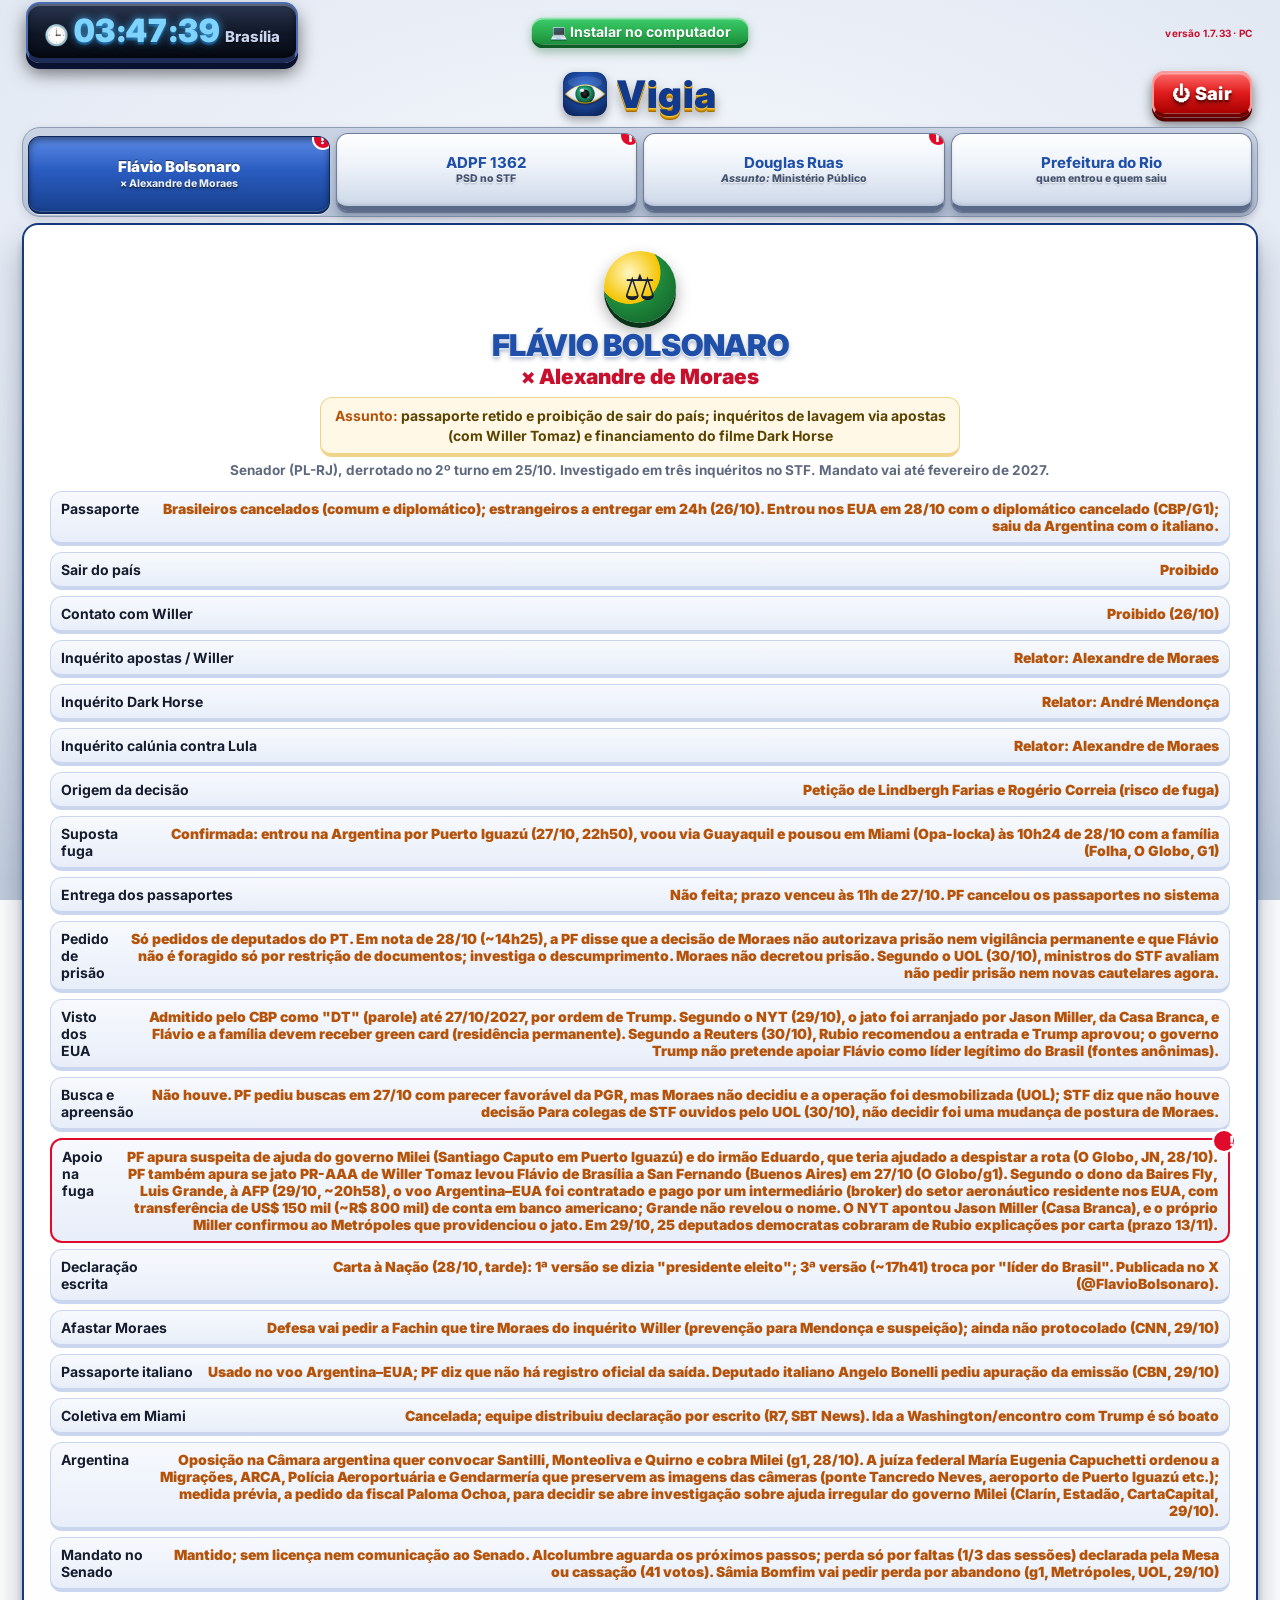
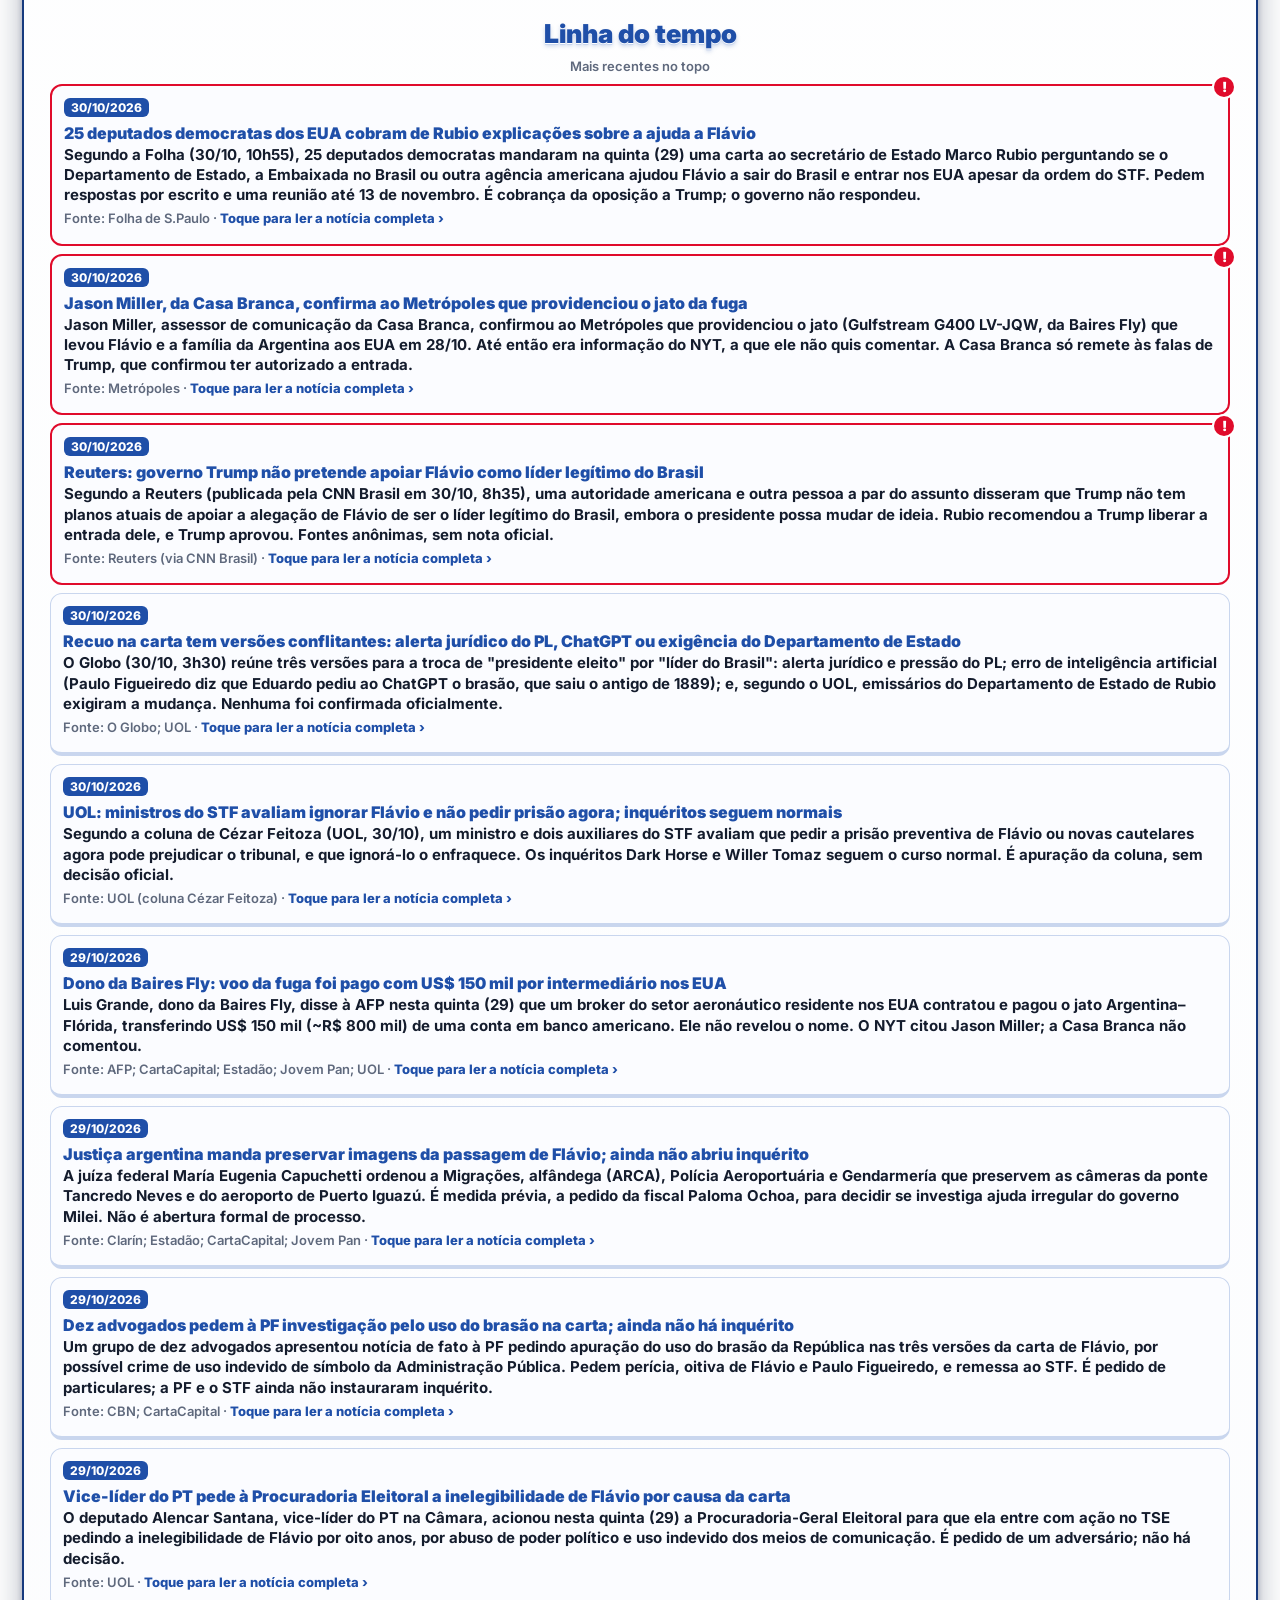
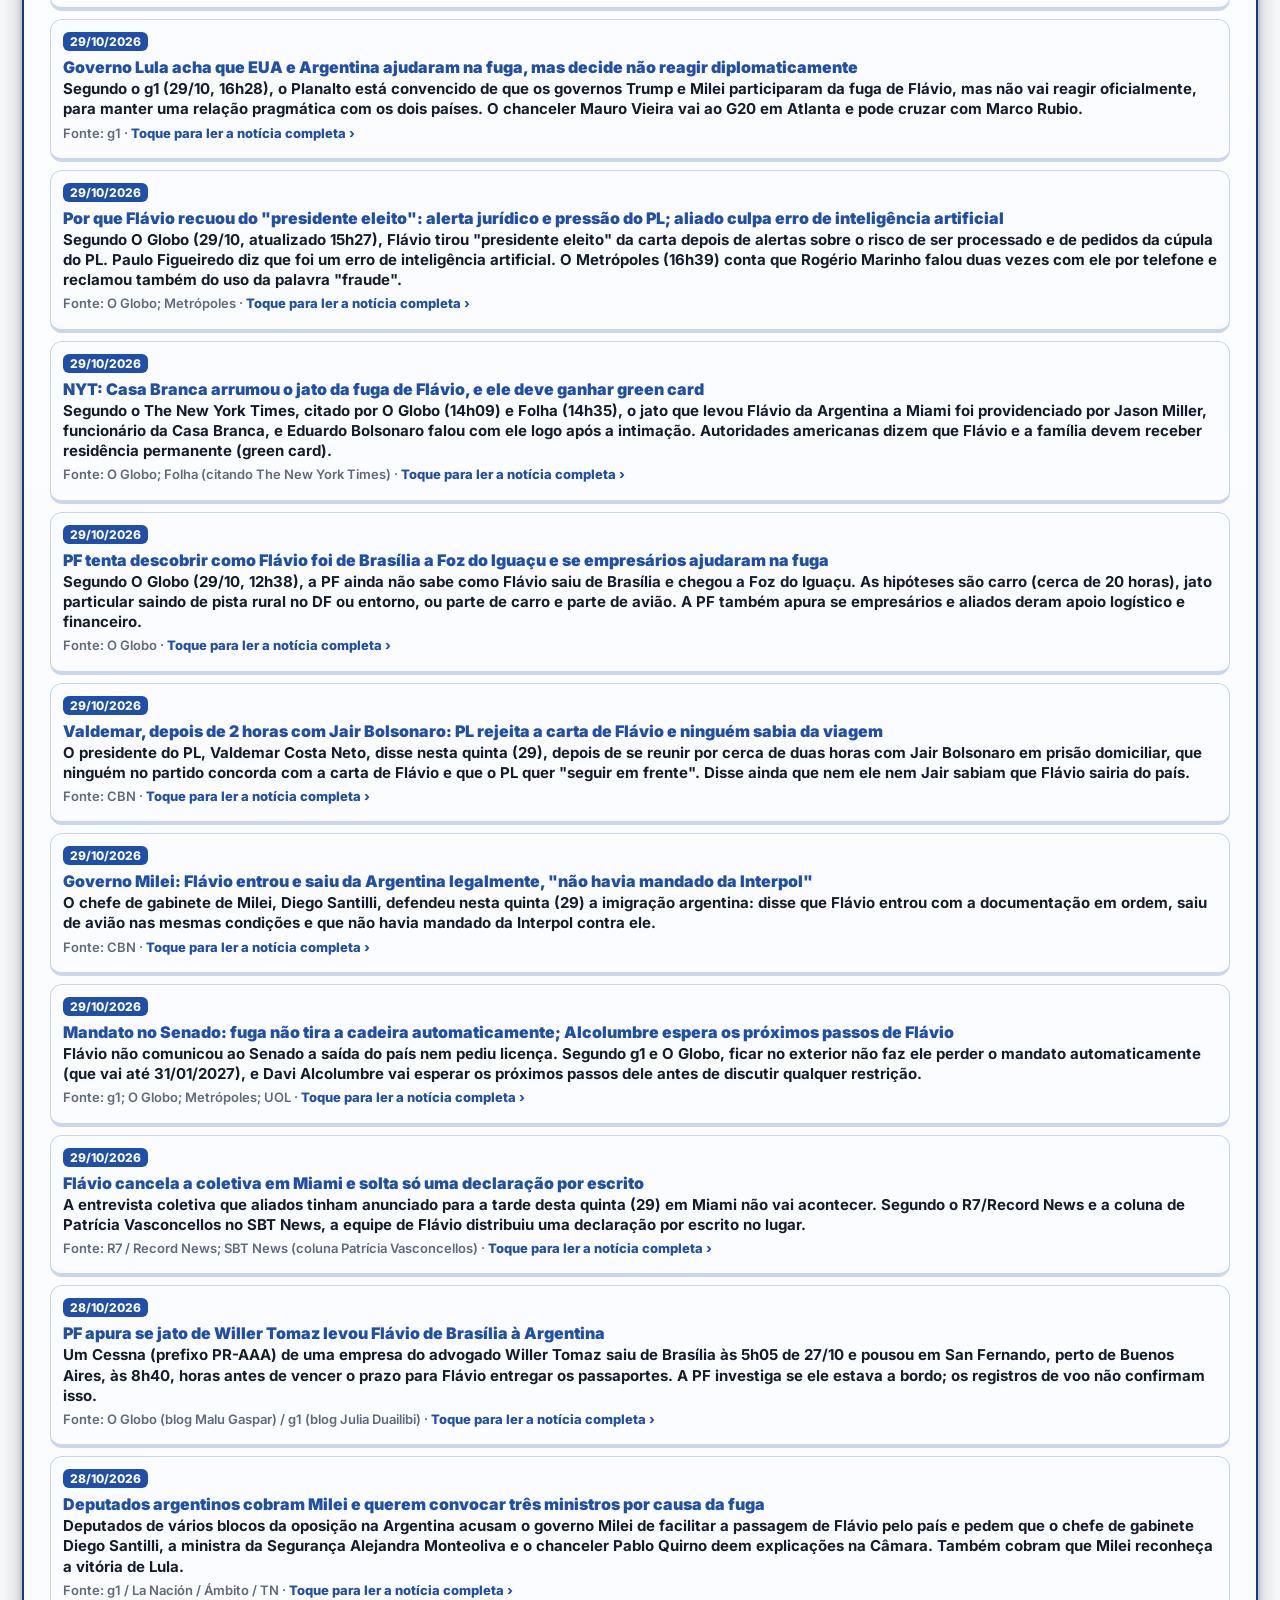
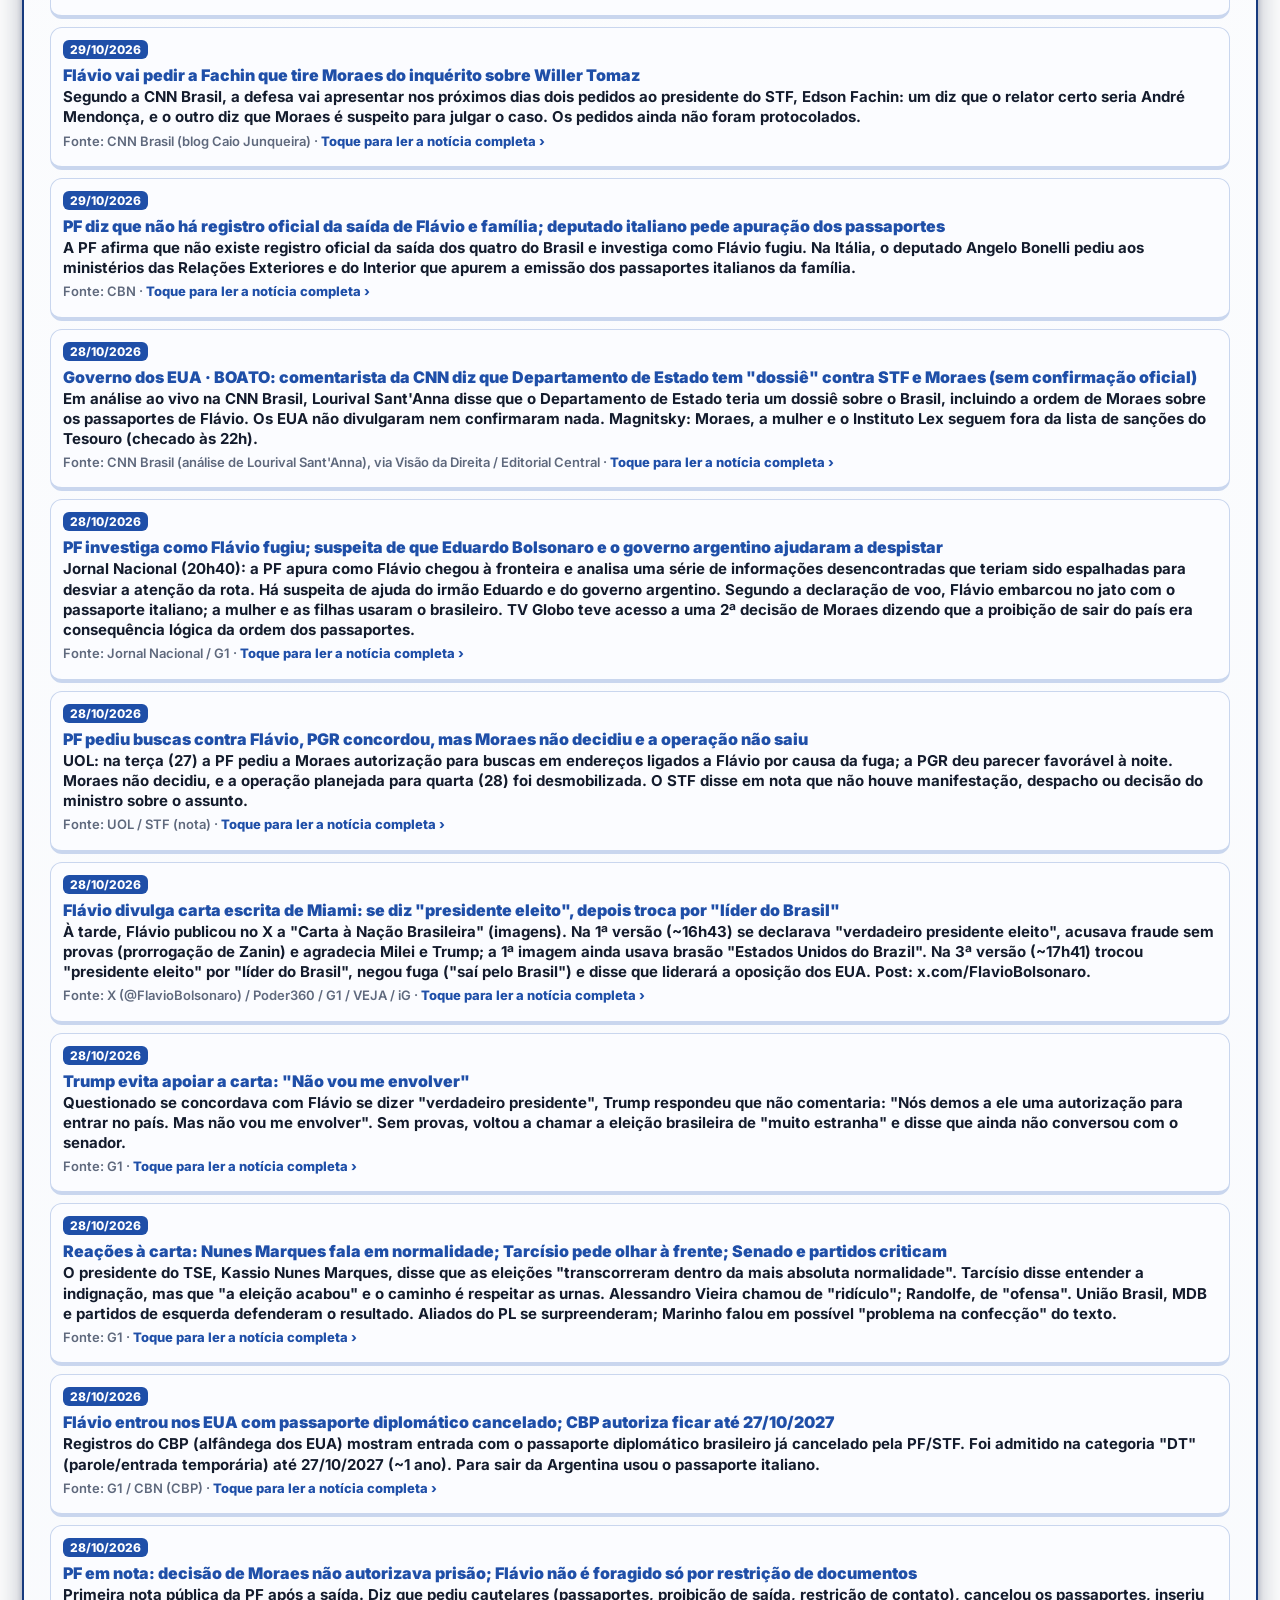
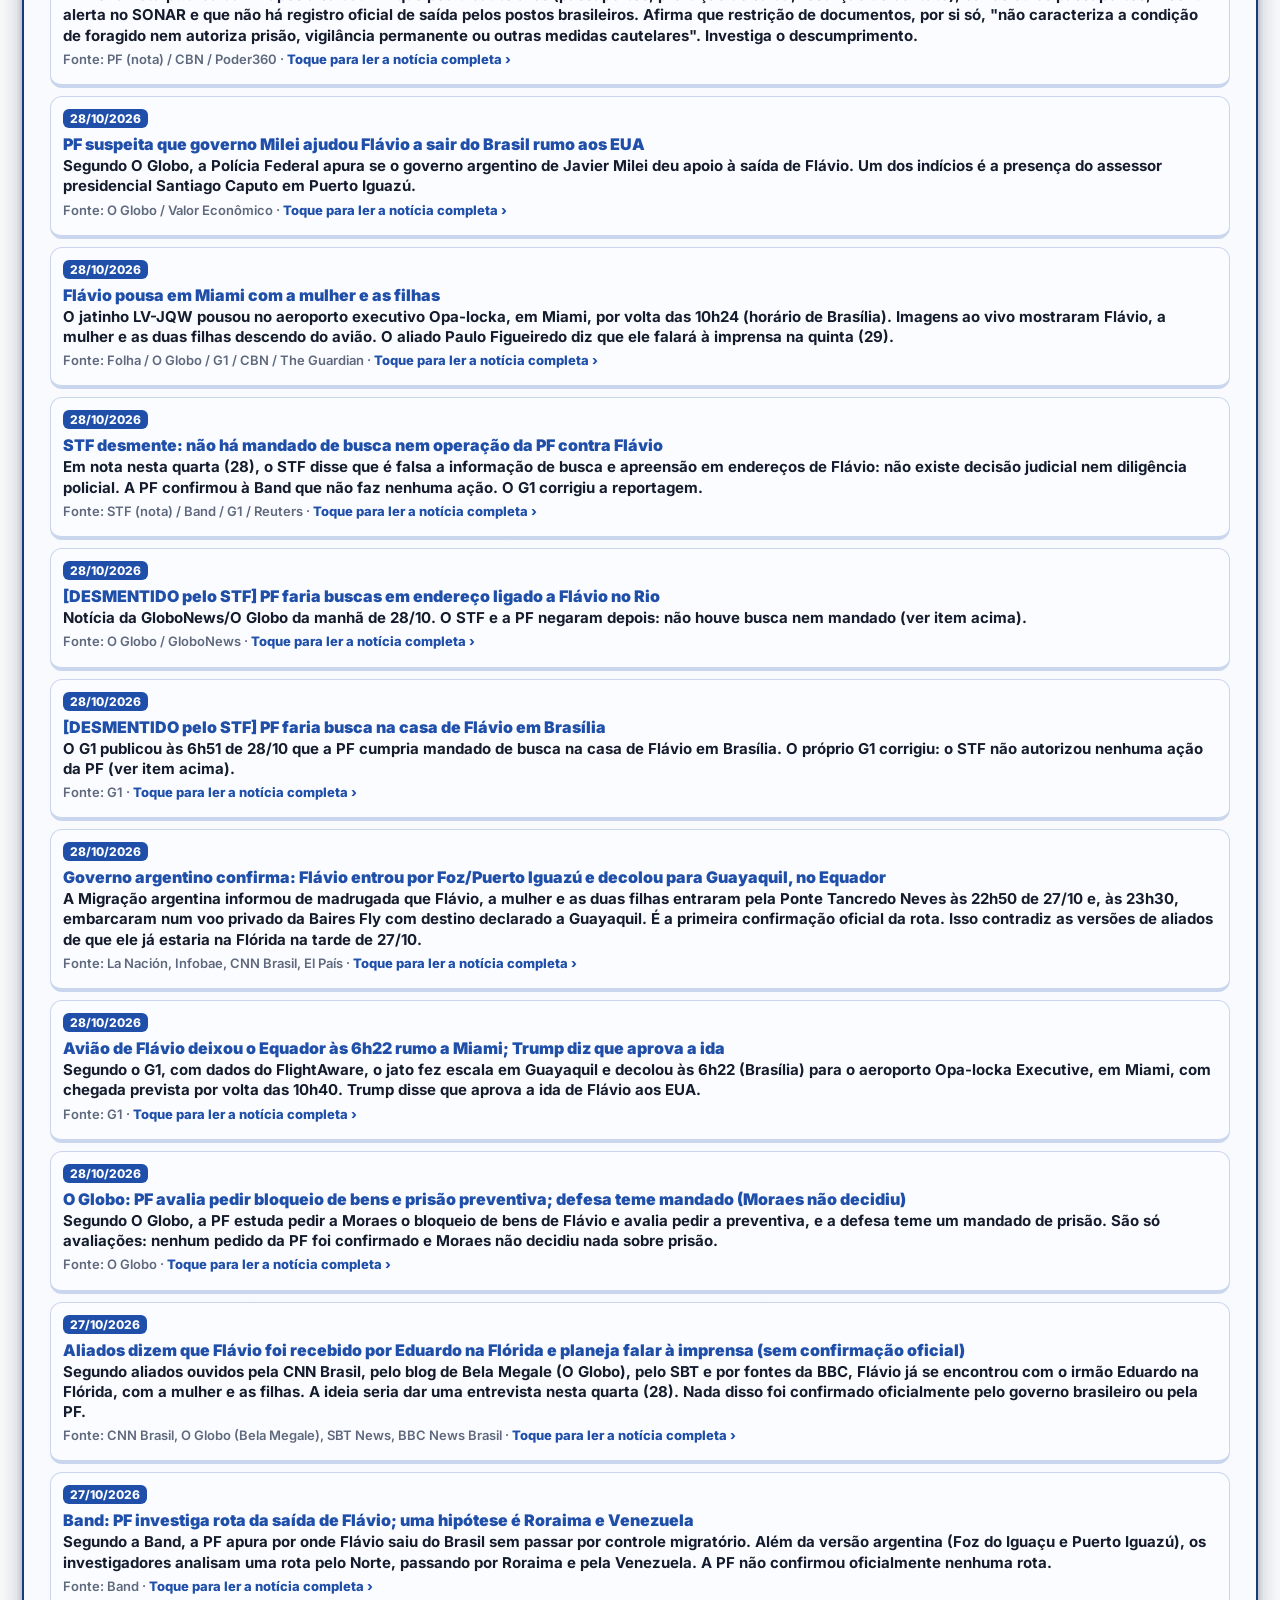
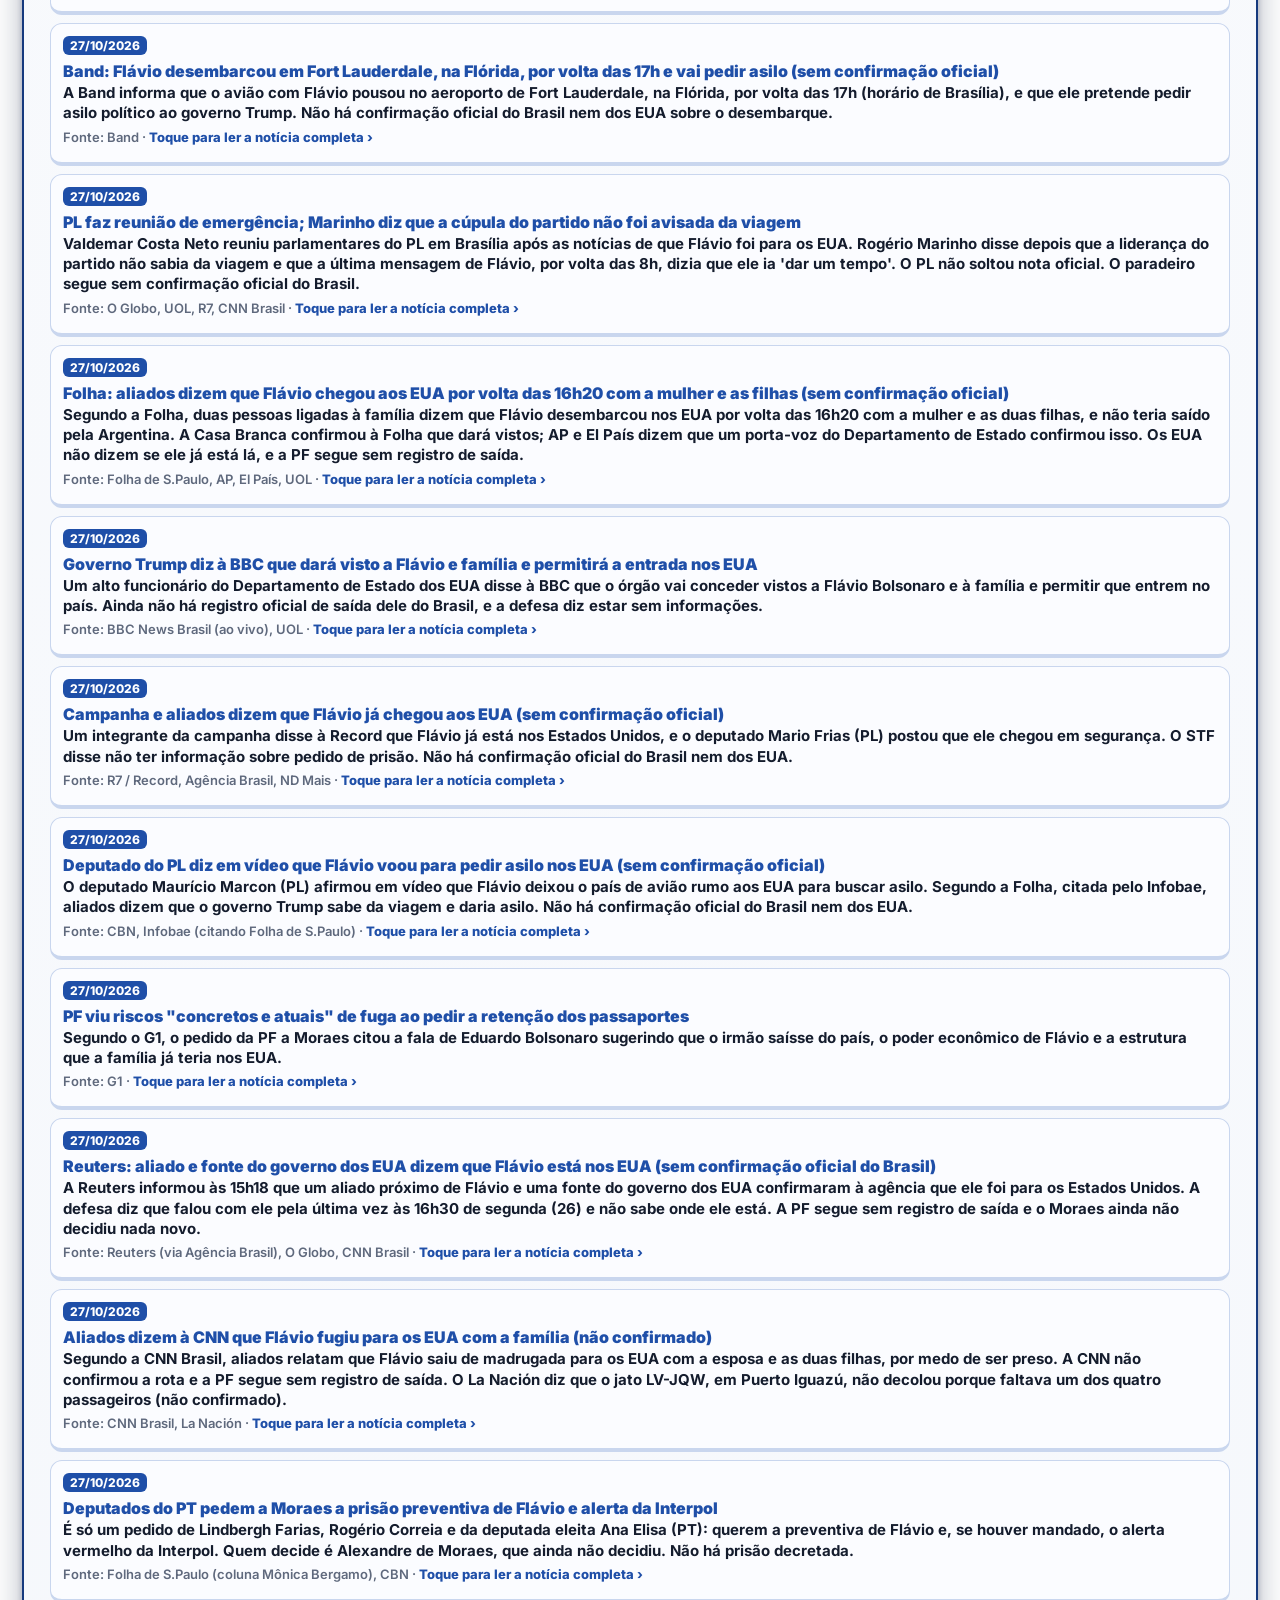
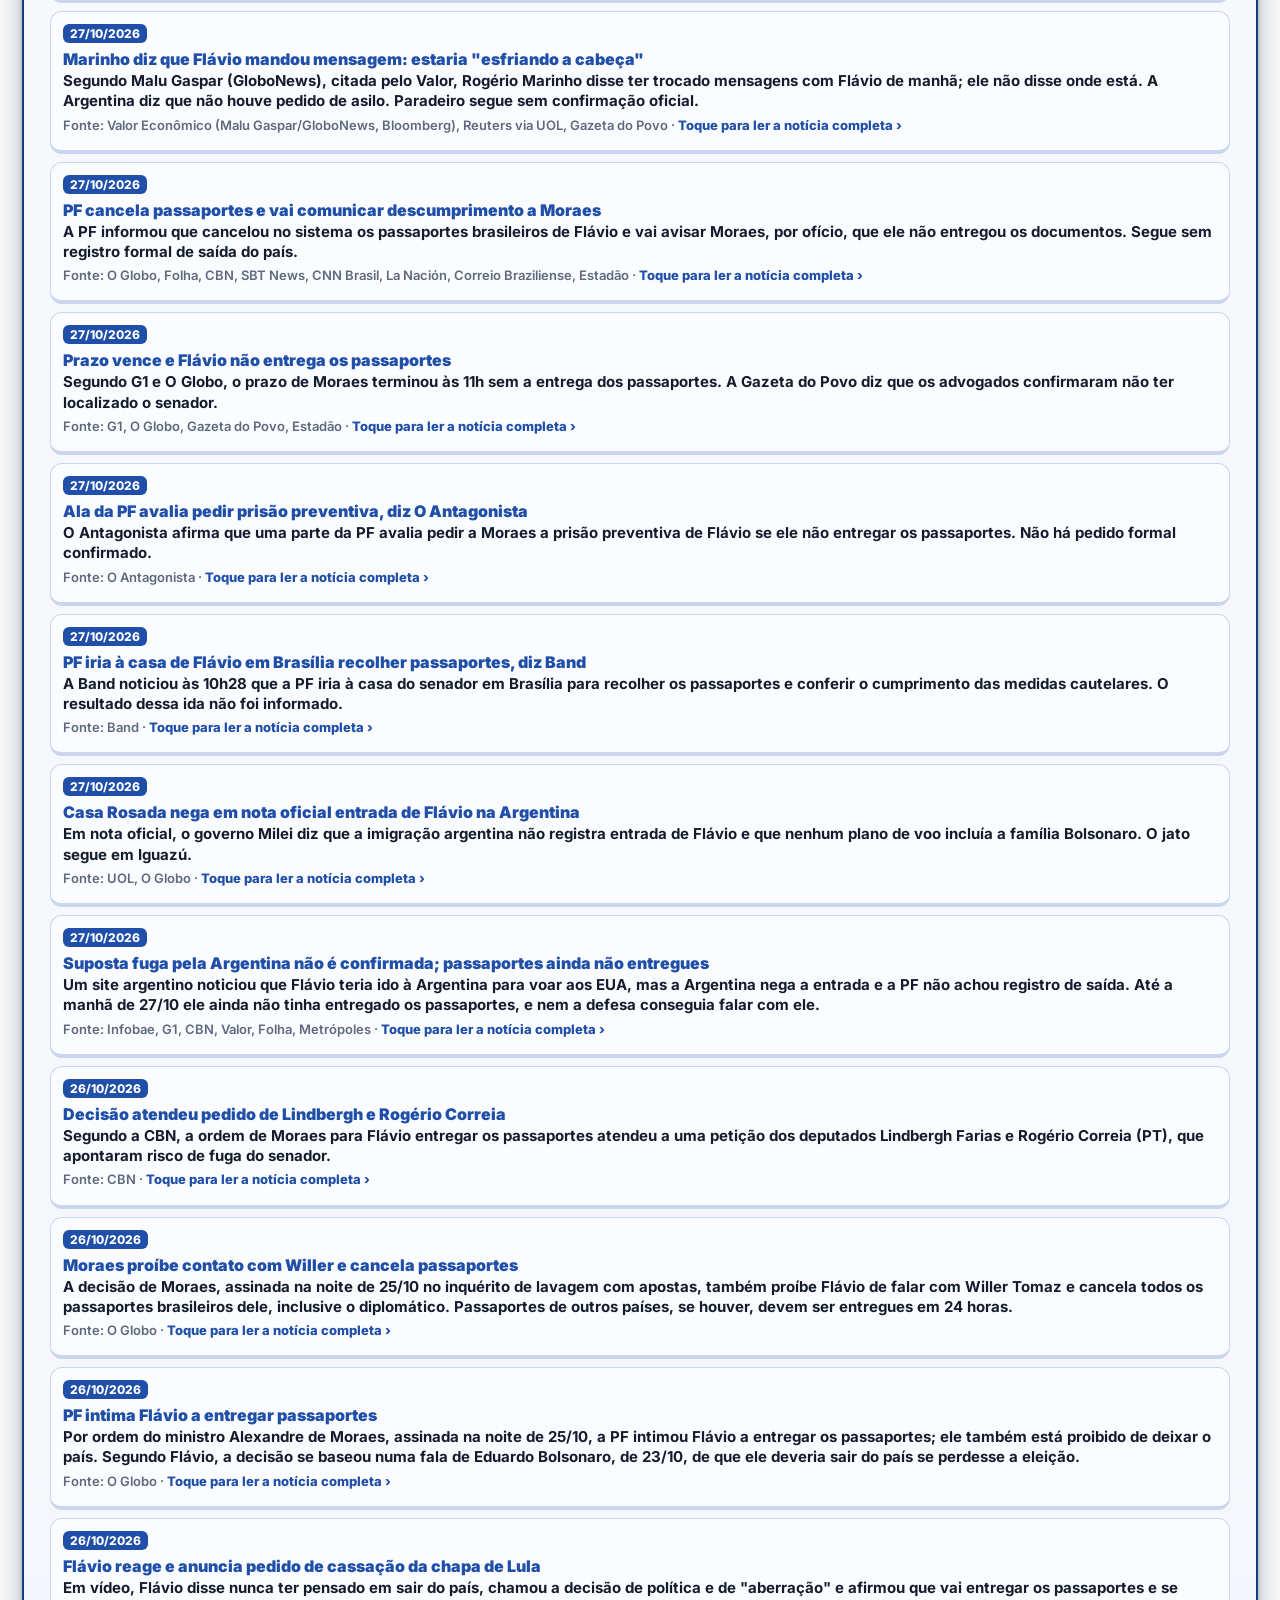
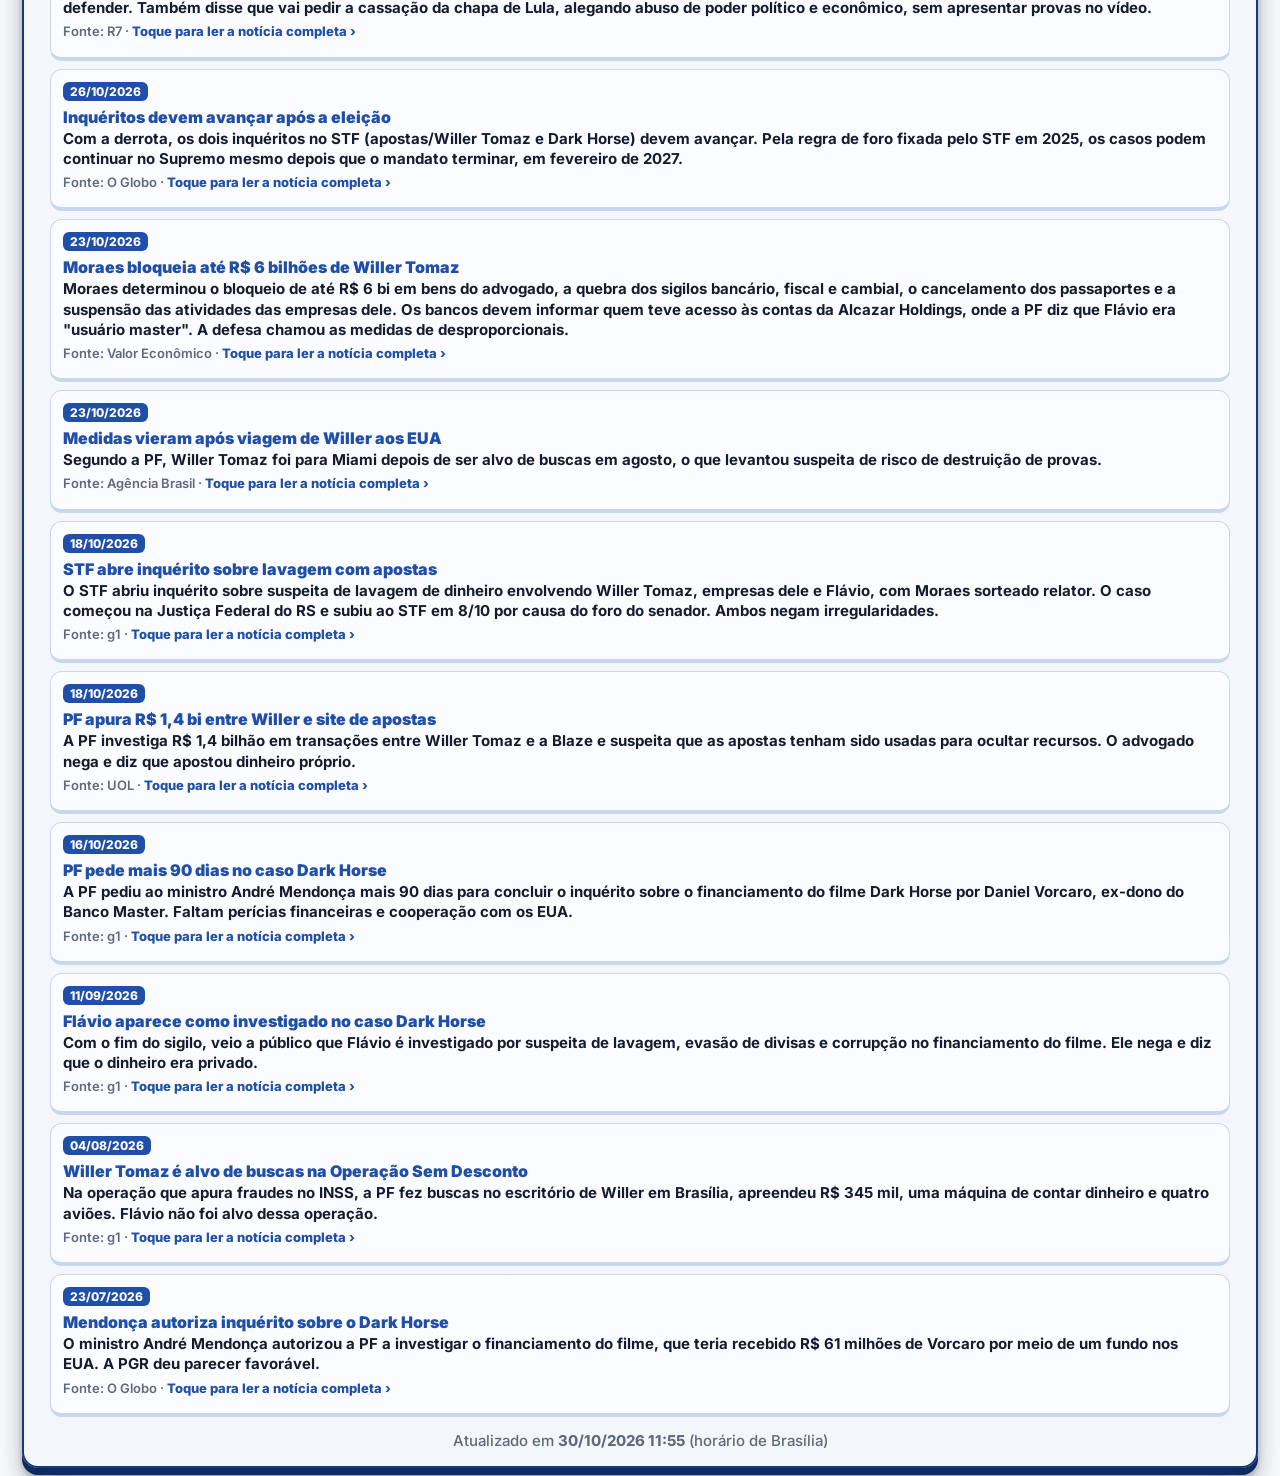
==== commit d8cc2bab: "Nova aba Prefeitura do Rio" ====
--- a/pc/index.html
+++ b/pc/index.html
@@ -35,16 +35,17 @@
 <link rel="stylesheet" href="/pc/pc.css?v=22">
 <link rel="stylesheet" href="flavio.css?v=4">
 <link rel="stylesheet" href="ruas.css?v=1">
-<link rel="stylesheet" href="inv.css?v=13">
-<style id="nav3">/* v6: 3 botões de 1º nível lado a lado */nav.nav{grid-template-columns:repeat(3,1fr)!important;gap:6px!important}nav.nav a,nav.nav a:last-child:nth-child(odd){grid-column:auto!important;width:auto!important;justify-self:stretch!important;height:78px!important;min-height:78px!important;white-space:normal!important;font-size:clamp(11px,3.3vw,14px)!important;line-height:1.15;padding:6px 3px!important}nav.nav a small{white-space:normal!important;font-size:clamp(9px,2.6vw,11px)!important}nav.nav a .fb-ico{display:none}</style>
+<link rel="stylesheet" href="prefeitura.css?v=1">
+<link rel="stylesheet" href="inv.css?v=14">
+<style id="nav4">/* v7: 4 botões de 1º nível */nav.nav{grid-template-columns:repeat(4,1fr)!important;gap:5px!important}nav.nav a,nav.nav a:last-child:nth-child(odd){grid-column:auto!important;width:auto!important;justify-self:stretch!important;height:78px!important;min-height:78px!important;white-space:normal!important;font-size:clamp(10px,2.8vw,13px)!important;line-height:1.12;padding:5px 2px!important}nav.nav a small{white-space:normal!important;font-size:clamp(8px,2.2vw,10px)!important}nav.nav a .fb-ico{display:none}</style>
 <style id="vigiacab">.vg-cab{display:flex;align-items:center;justify-content:center;gap:10px;margin:8px 0 10px}.vg-cab img{width:44px;height:44px;border-radius:11px;box-shadow:0 4px 10px rgba(0,0,0,.35)}.vg-cab b{font:900 28px Inter,system-ui,sans-serif;letter-spacing:.5px;color:#0b2257;text-shadow:0 2px 0 #c98a00,0 4px 6px rgba(0,0,0,.25)}</style>
 <style id="sairbtn">.vg-cab{position:relative}.vg-sair{position:absolute;right:6px;top:50%;transform:translateY(-50%);background:linear-gradient(#ff5a5a,#c00);color:#fff;border:0;border-radius:14px;padding:11px 18px;font:800 18px Inter,system-ui,sans-serif;box-shadow:0 4px 0 #7a0000,0 6px 10px rgba(0,0,0,.35);cursor:pointer}.vg-sair:active{transform:translateY(calc(-50% + 3px));box-shadow:0 1px 0 #7a0000}#telaSair{position:fixed;inset:0;z-index:99999;background:#0b0f1a;color:#fff;display:flex;flex-direction:column;align-items:center;justify-content:center;text-align:center;padding:30px;font-family:Inter,system-ui,sans-serif}#telaSair h2{font-size:30px;margin:14px 0}#telaSair p{color:#cbd5e1;font-size:16px;max-width:420px;line-height:1.45}#telaSair small{margin-top:28px;color:#94a3b8}</style>
 </head>
 <body class="pc">
-<div class="versao-app"><span class="relogio" id="relogio" title="Hora local · horário de Brasília">🕒 <b id="relogioH">--:--:--</b> <small>Brasília</small></span><span class="ver-txt">versão 1.7.32 · PC</span></div>
+<div class="versao-app"><span class="relogio" id="relogio" title="Hora local · horário de Brasília">🕒 <b id="relogioH">--:--:--</b> <small>Brasília</small></span><span class="ver-txt">versão 1.7.33 · PC</span></div>
 <div class="vg-cab"><img src="icons/olho-logo.png?v=4" alt="" width="44" height="44"><b>Vigia</b><button class="vg-sair" id="btnSair" aria-label="Sair do app">⏻ Sair</button></div>
 <nav class="nav" id="nav">
-  <b class="ponto" id="pontoPesq" hidden style="display:none"></b><b class="ponto" id="pontoAnal" hidden style="display:none"></b><b class="ponto" id="pontoProx" hidden style="display:none"></b><b class="ponto" id="pontoConf" hidden style="display:none"></b><a href="#flavio" data-aba="flavio"><span class="fb-ico">🇧🇷</span>Flávio Bolsonaro<b class="ponto" id="pontoFlavio" hidden title="novidade no caso Flávio">!</b><small>× Alexandre de Moraes</small></a><a href="#adpf" data-aba="adpf"><img src="icons/balanca-192.png" alt="" class="adpf-ico">ADPF 1362<b class="ponto" id="pontoAdpf" hidden title="novidade na ADPF">!</b><small>PSD no STF</small></a><a href="#ruas" data-aba="ruas">Douglas Ruas<b class="ponto" id="pontoRuas" hidden title="novidade no caso Ruas">!</b><small><i class="ass-d">Assunto:</i> Ministério Público</small></a>
+  <b class="ponto" id="pontoPesq" hidden style="display:none"></b><b class="ponto" id="pontoAnal" hidden style="display:none"></b><b class="ponto" id="pontoProx" hidden style="display:none"></b><b class="ponto" id="pontoConf" hidden style="display:none"></b><a href="#flavio" data-aba="flavio"><span class="fb-ico">🇧🇷</span>Flávio Bolsonaro<b class="ponto" id="pontoFlavio" hidden title="novidade no caso Flávio">!</b><small>× Alexandre de Moraes</small></a><a href="#adpf" data-aba="adpf"><img src="icons/balanca-192.png" alt="" class="adpf-ico">ADPF 1362<b class="ponto" id="pontoAdpf" hidden title="novidade na ADPF">!</b><small>PSD no STF</small></a><a href="#ruas" data-aba="ruas">Douglas Ruas<b class="ponto" id="pontoRuas" hidden title="novidade no caso Ruas">!</b><small><i class="ass-d">Assunto:</i> Ministério Público</small></a><a href="#prefeitura" data-aba="prefeitura">Prefeitura do Rio<b class="ponto" id="pontoPrefeitura" hidden title="novidade na Prefeitura do Rio">!</b><small>quem entrou e quem saiu</small></a>
 </nav>
 <div class="inst" id="inst" hidden>
   <button class="inst-btn" id="btnInst">📲 Instalar app <small>ícone na tela do celular</small></button>
@@ -195,6 +196,19 @@
  <div class="rod" id="rsAtu">Carregando…</div>
 </main>
 
+<main class="quadro aba" id="aba-prefeitura" hidden>
+ <div class="pf-topo">
+  <div class="pf-logo">🏛️</div>
+  <h1 style="font-size:clamp(18px,5.8vw,28px)">PREFEITURA DO RIO</h1>
+  <div class="pf-contra" id="pfContra">Diário Oficial do Município</div>
+  <div class="pf-assunto" id="pfAss"></div>
+  <div class="subt" id="pfRes"></div>
+  <div class="st" id="pfSt"></div>
+ </div>
+ <h2 class="tit">Quem entrou e quem saiu</h2><p class="nota">Trocas no 1º escalão · mais recentes no topo</p><div id="pfLin"></div>
+ <div class="rod" id="pfAtu">Carregando…</div>
+</main>
+
 <div class="sheet-fundo" id="sheet" hidden>
   <div class="sheet" role="dialog" aria-modal="true" aria-labelledby="sheetT">
     <button class="sheet-x" id="sheetX" aria-label="Fechar">×</button>
@@ -204,10 +218,11 @@
 </div>
 
 <script src="/pc/pc.js?v=9"></script>
-<script src="app.js?v=105"></script>
+<script src="app.js?v=106"></script>
 <script src="adpf.js?v=9"></script>
 <script src="flavio.js?v=10"></script>
 <script src="ruas.js?v=6"></script>
+<script src="prefeitura.js?v=1"></script>
 <script src="inv.js?v=3"></script>
 <div id="telaSair" hidden style="display:none"><img src="icons/olho-logo.png?v=4" width="72" height="72" alt="" style="border-radius:16px"><h2>App encerrado</h2><p><b>iPhone:</b> deslize de baixo para cima e arraste o Vigia para cima para fechar.<br><b>Android:</b> toque no botão de apps recentes e deslize o Vigia para fechar.</p><small>Toque na tela para voltar</small></div>
 <script>(function(){var b=document.getElementById('btnSair'),t=document.getElementById('telaSair');b.onclick=function(){try{window.close()}catch(e){}setTimeout(function(){if(!window.closed){t.hidden=false;t.style.display='flex'}},300)};t.onclick=function(){t.hidden=true;t.style.display='none'}})();</script>
--- a/pc/pc.css
+++ b/pc/pc.css
@@ -119,7 +119,7 @@
 body.pc .pc-dir .rc-n{font-size:22px!important}
 
 /* 26/10: menu numa linha só (3 abas) */
-body.pc nav.nav{grid-template-columns:repeat(3,1fr)!important}
+body.pc nav.nav{grid-template-columns:repeat(4,1fr)!important}
 
 /* relógio + Sair maiores (pedido Fabio 29/10) */
 body.pc .vg-sair{padding:12px 22px;font-size:20px;border-radius:14px;box-shadow:0 5px 0 #7a0000,0 8px 12px rgba(0,0,0,.35)}
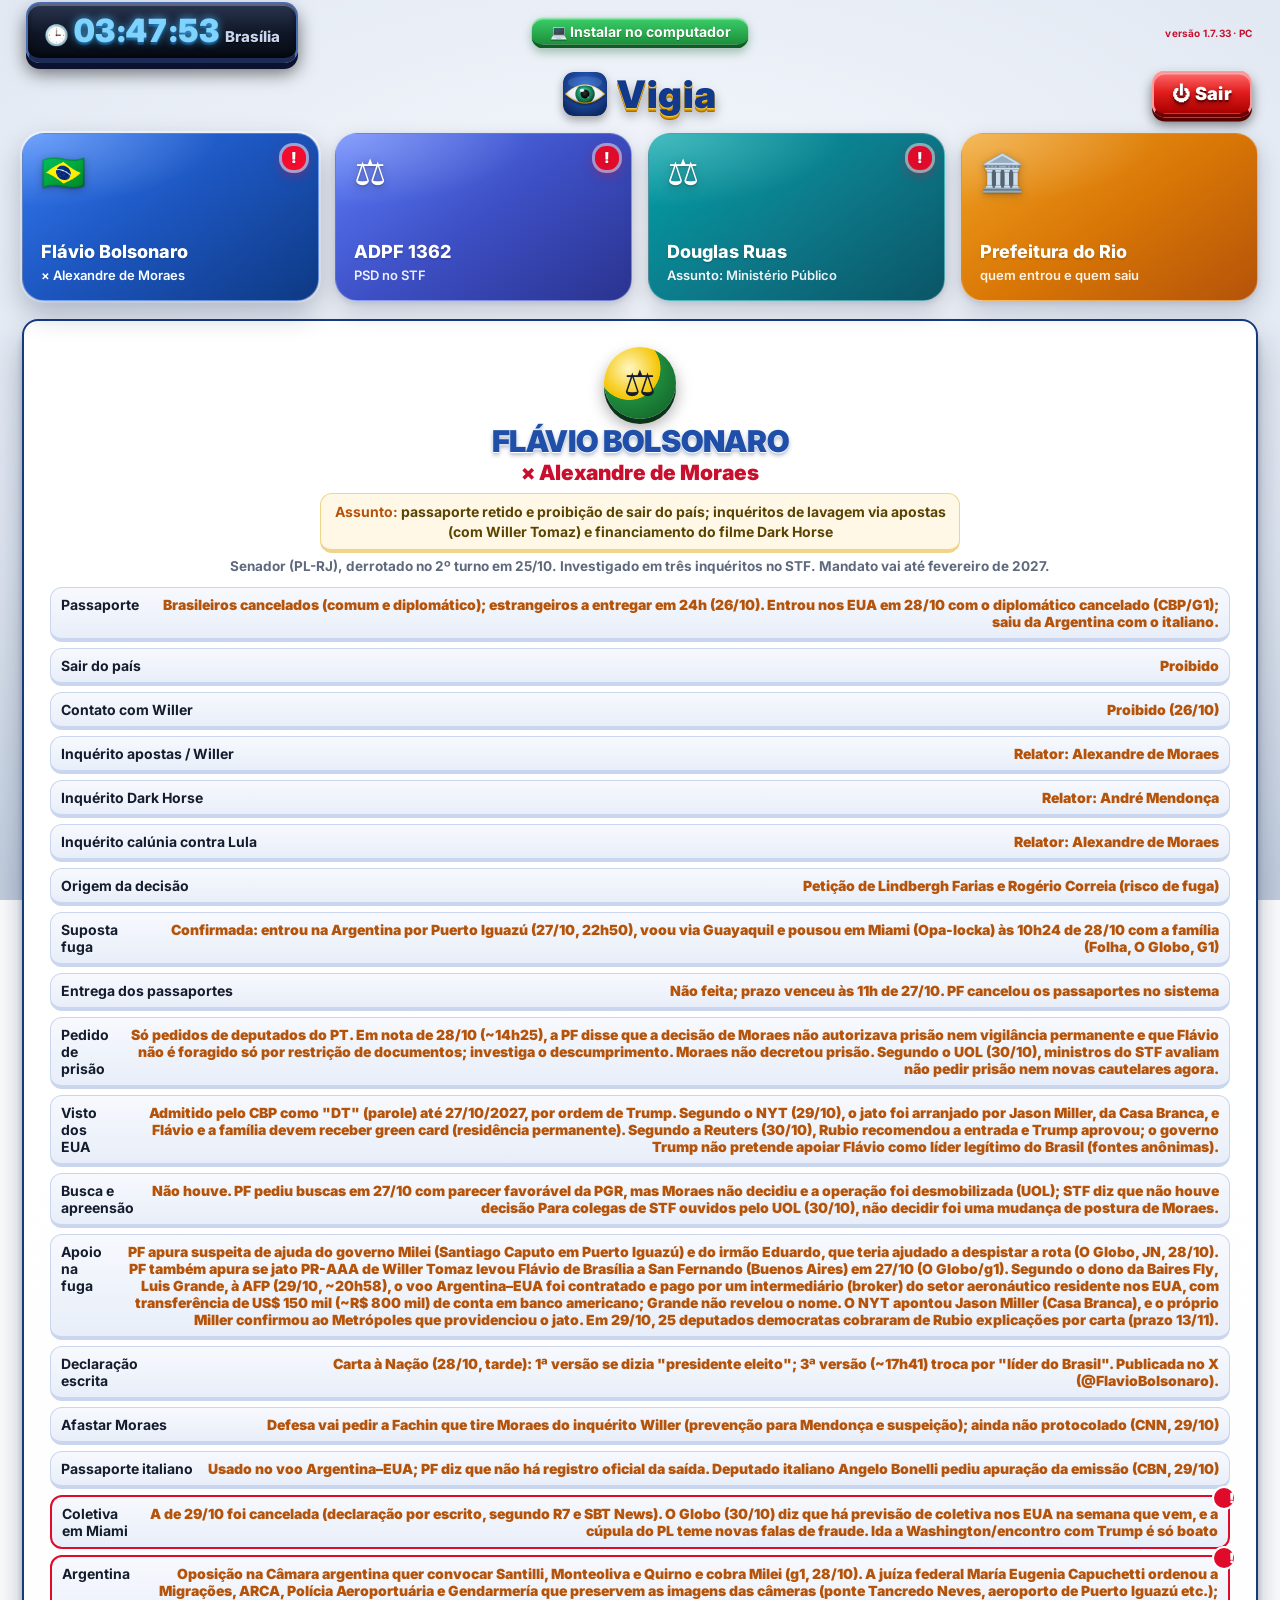
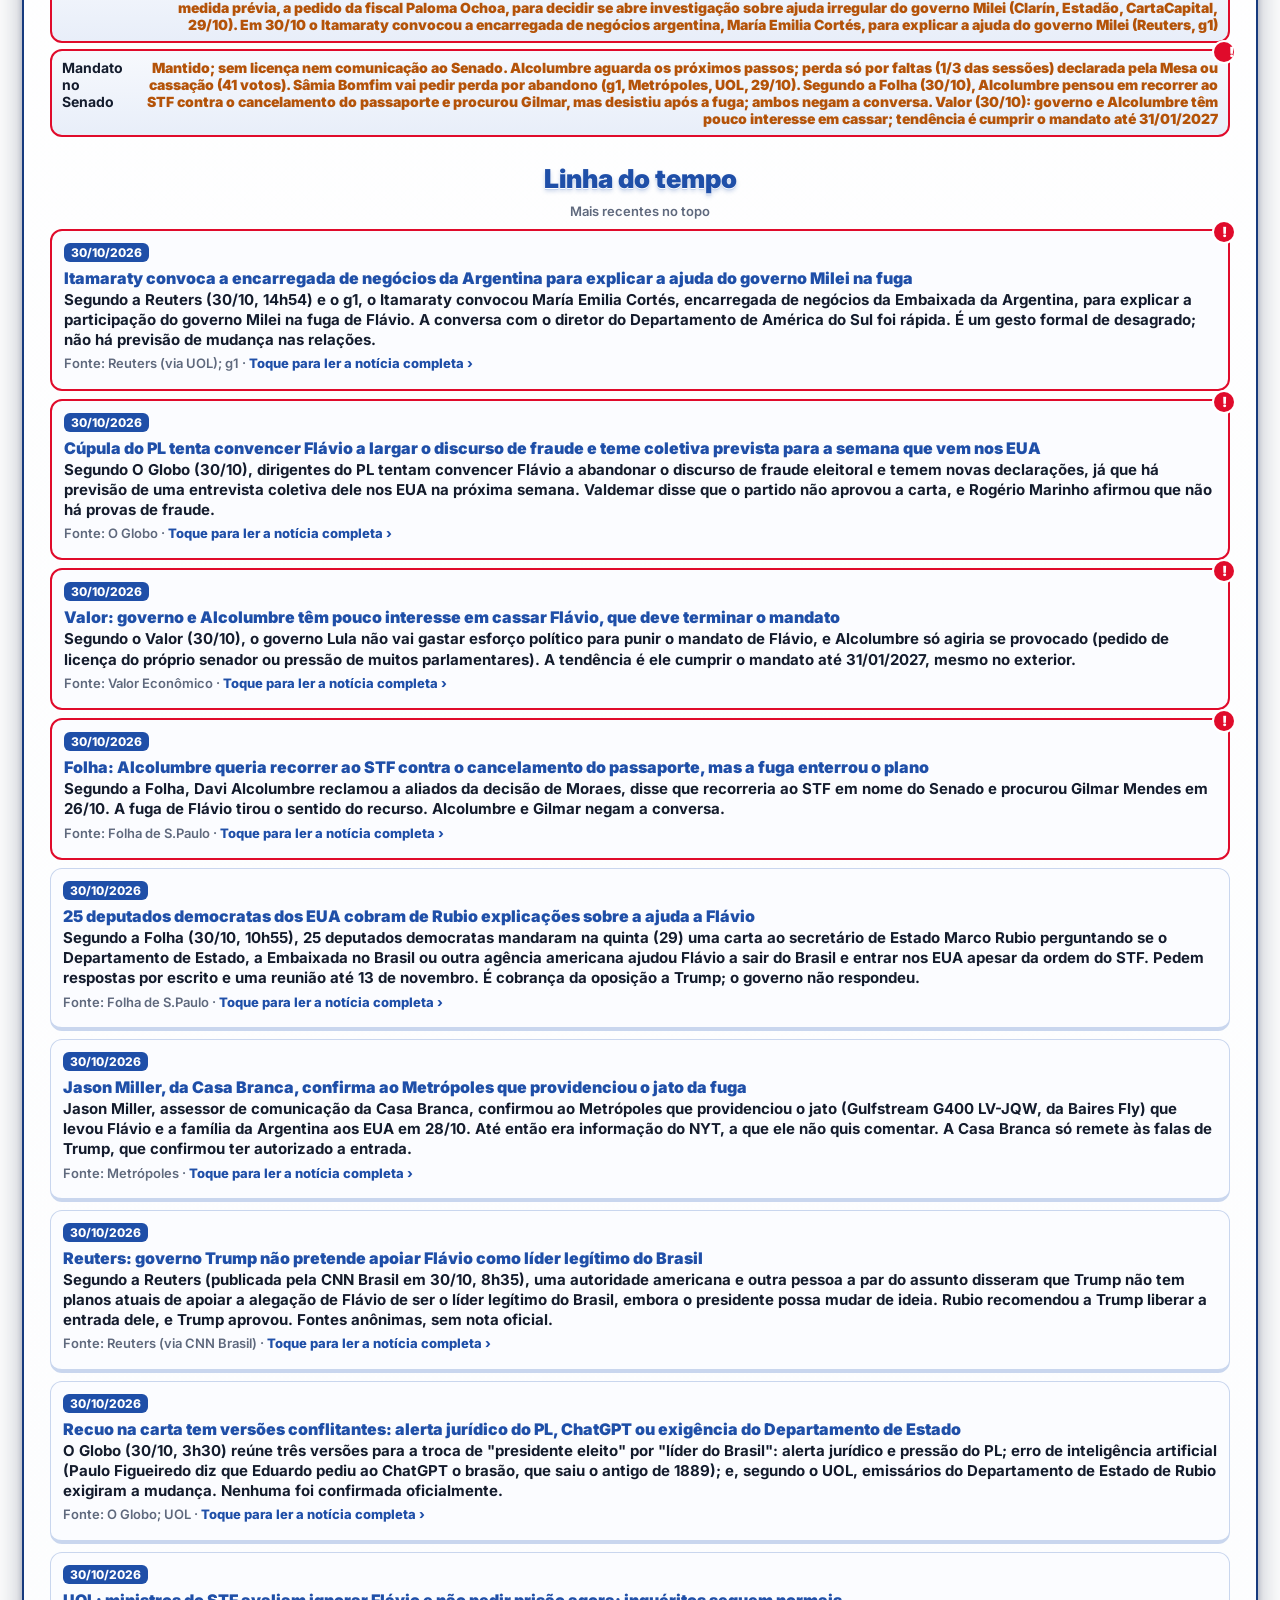
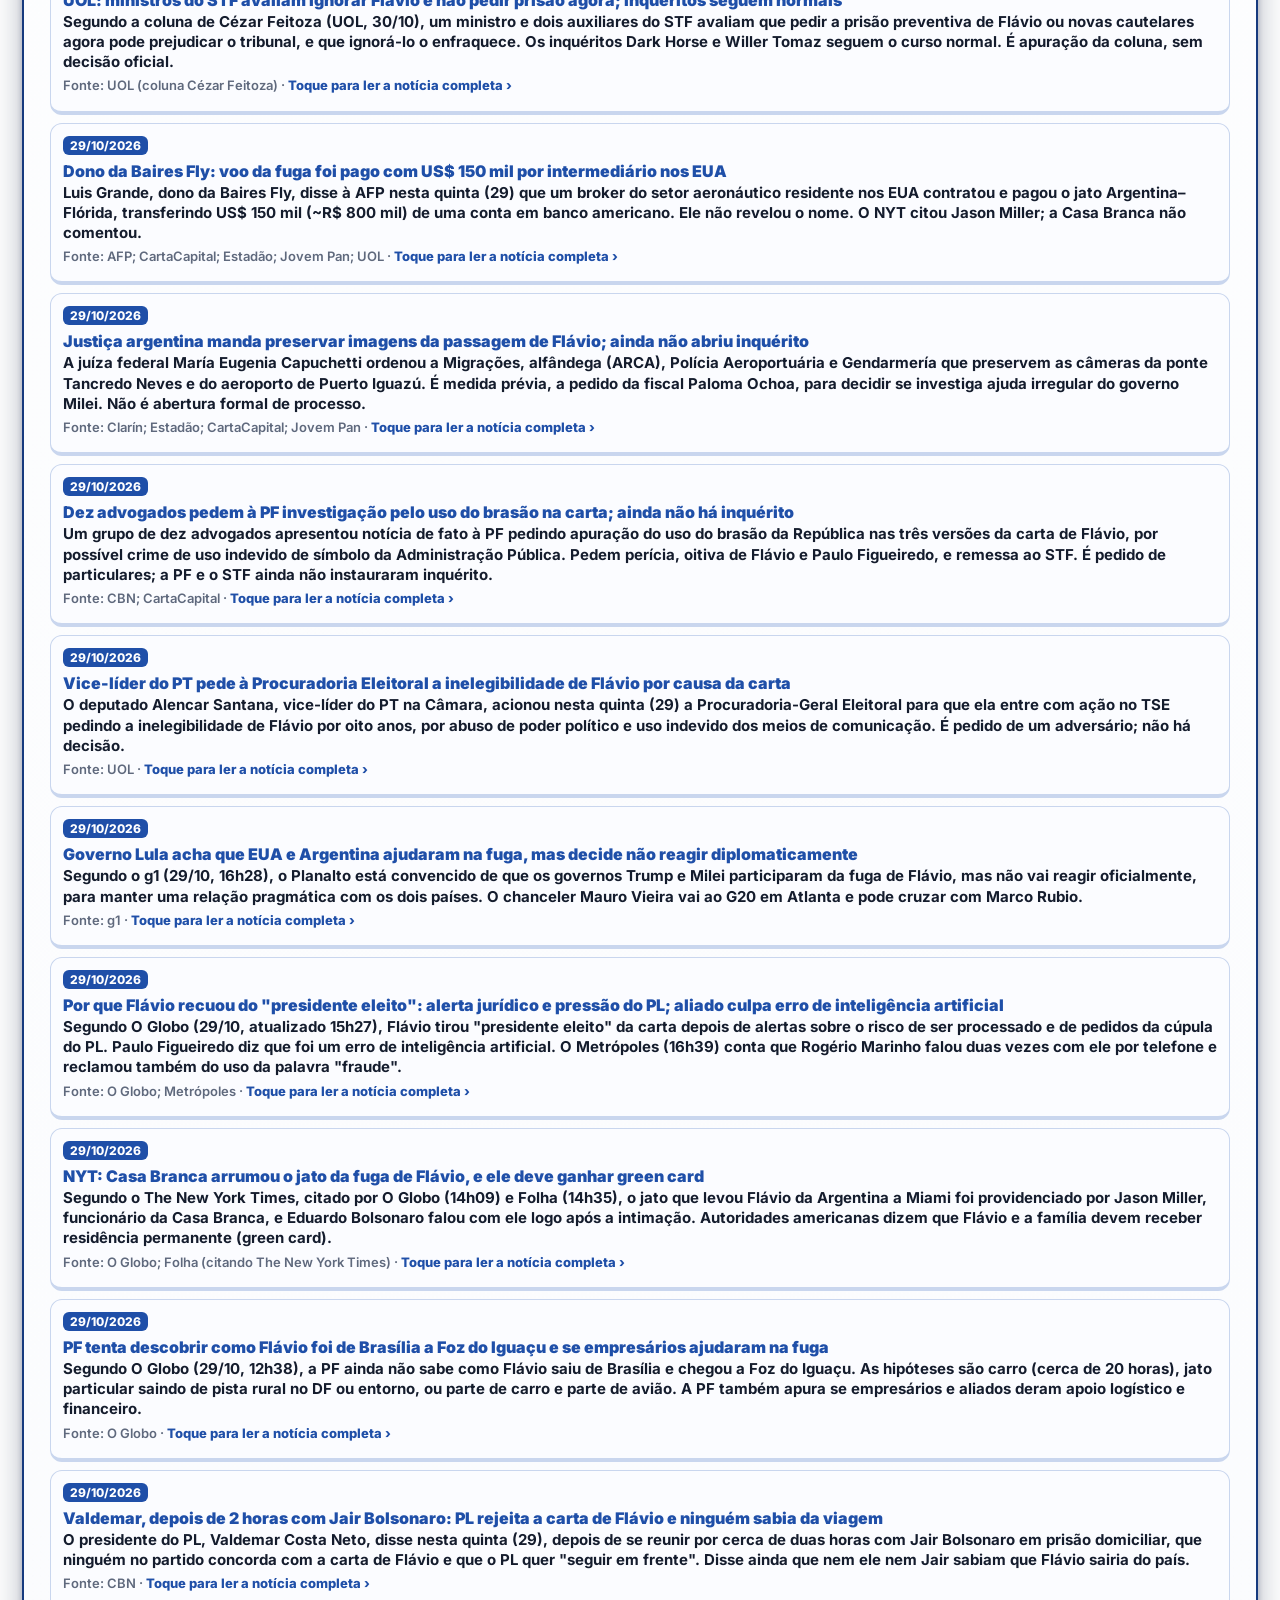
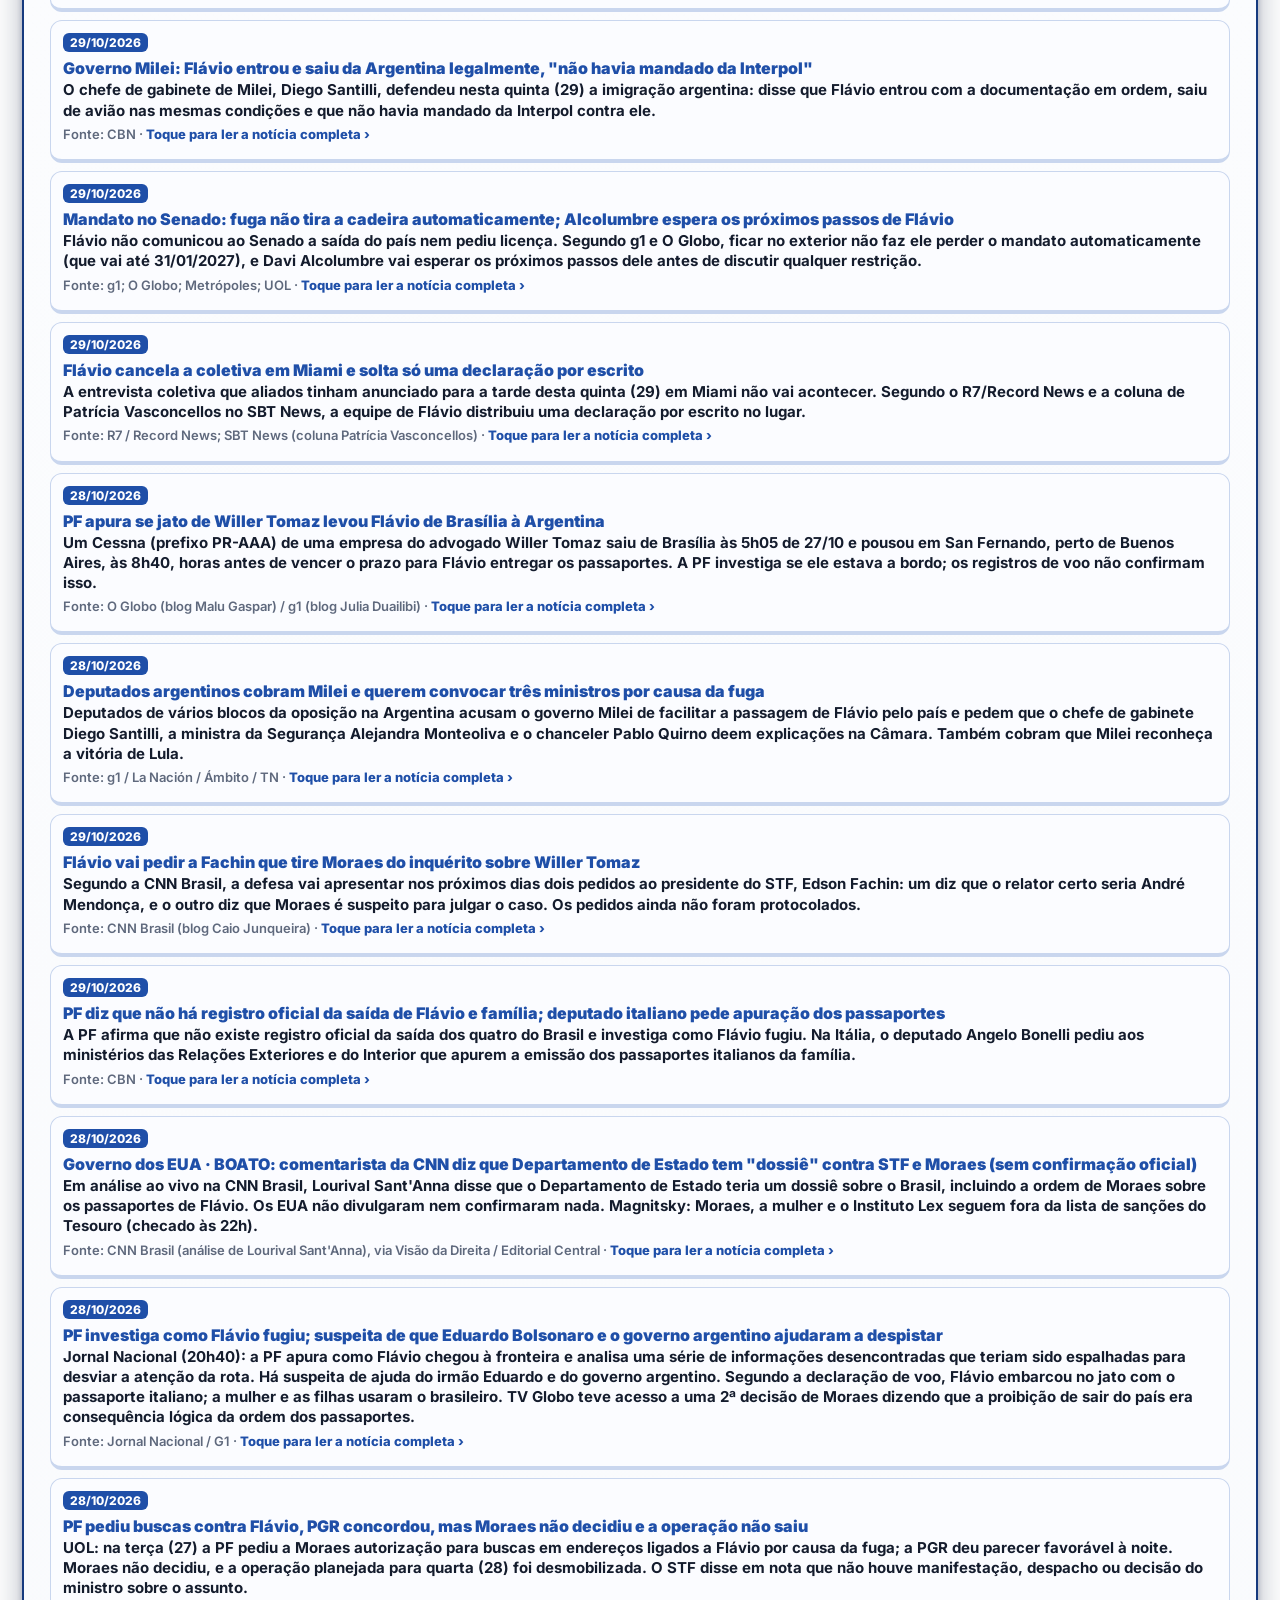
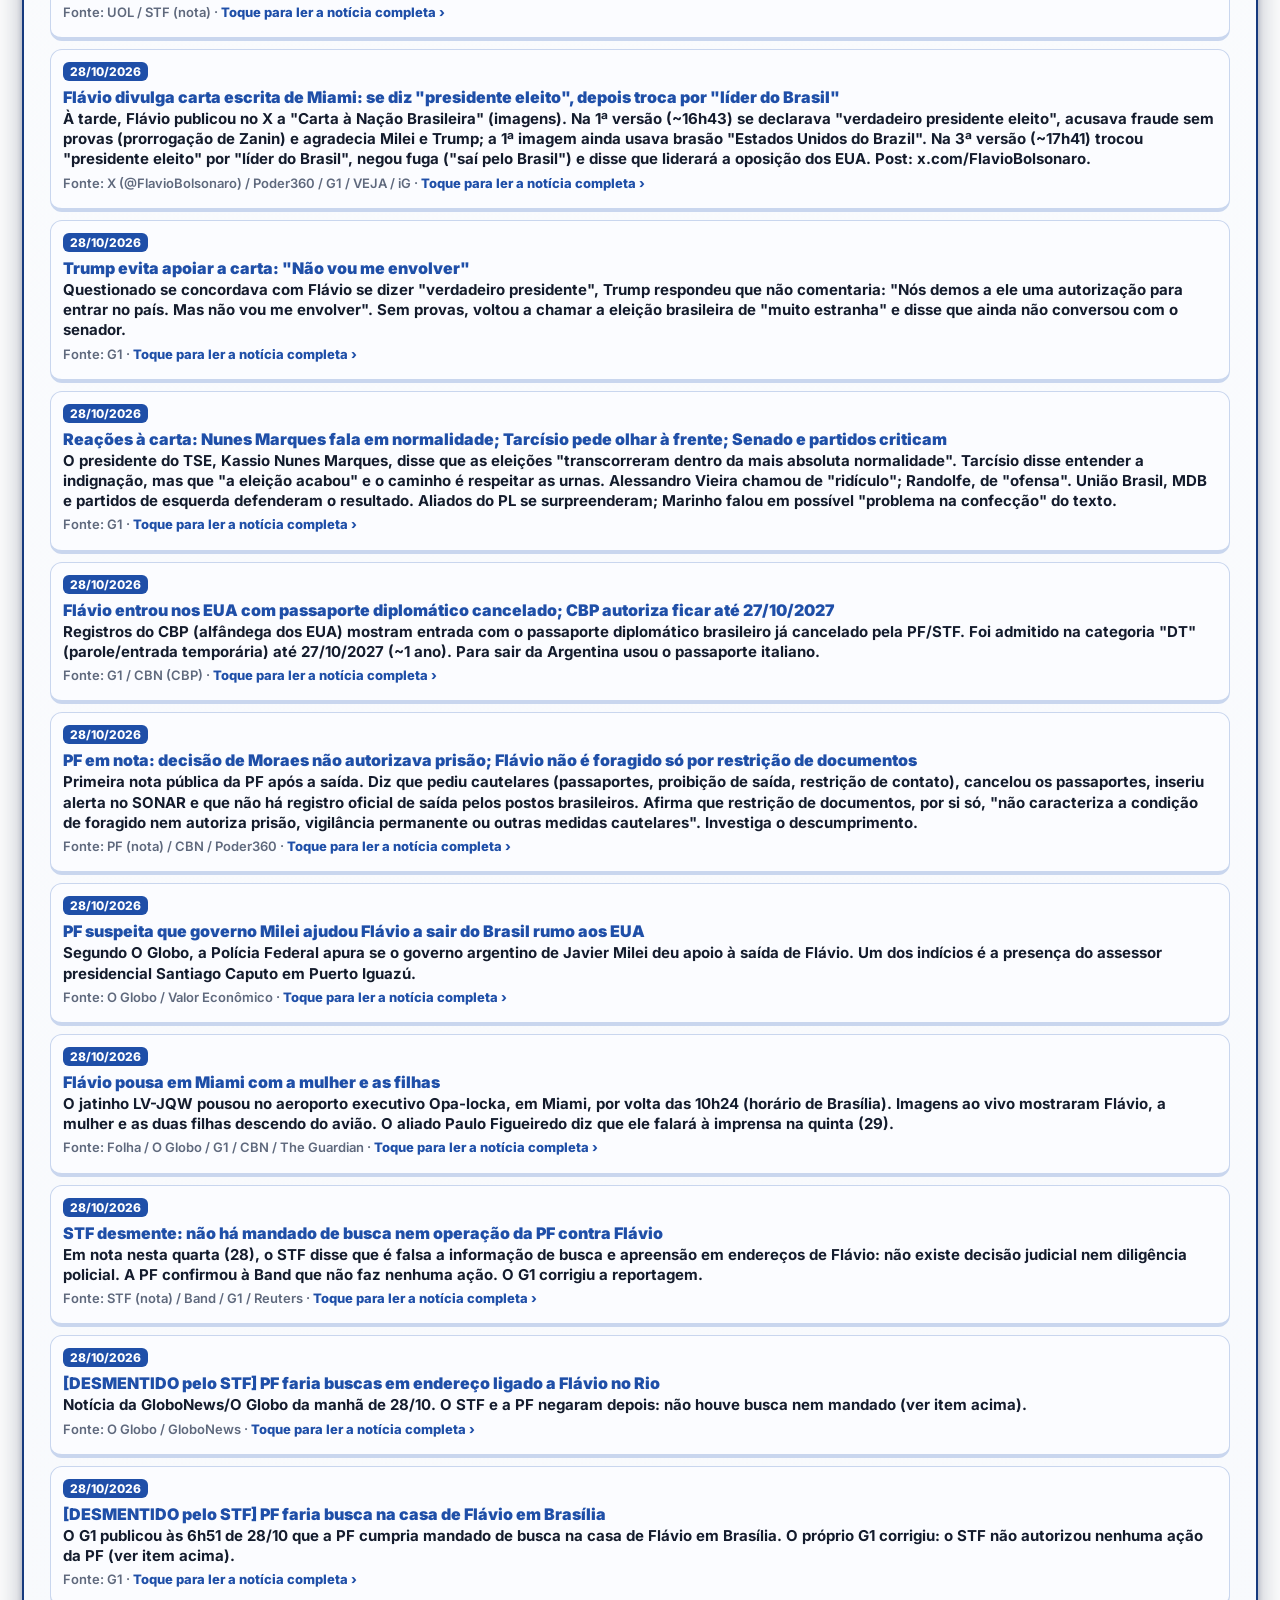
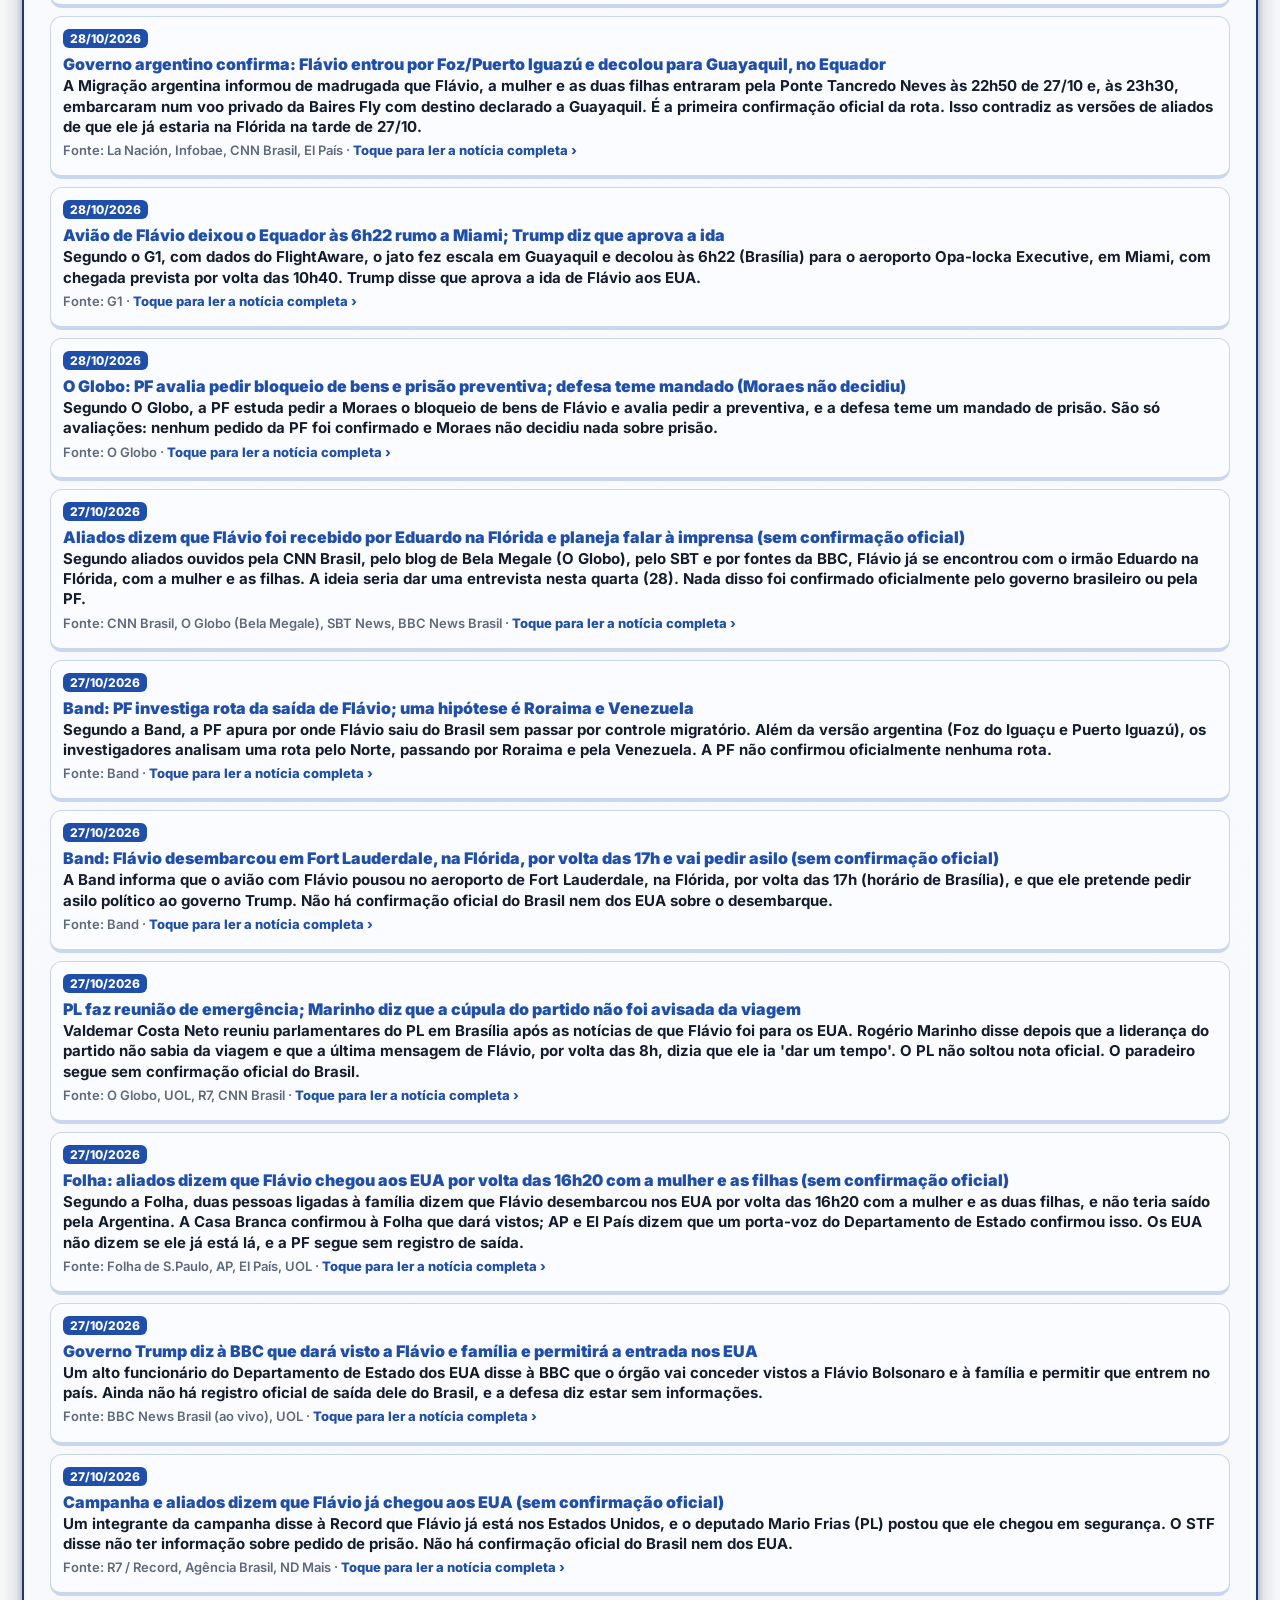
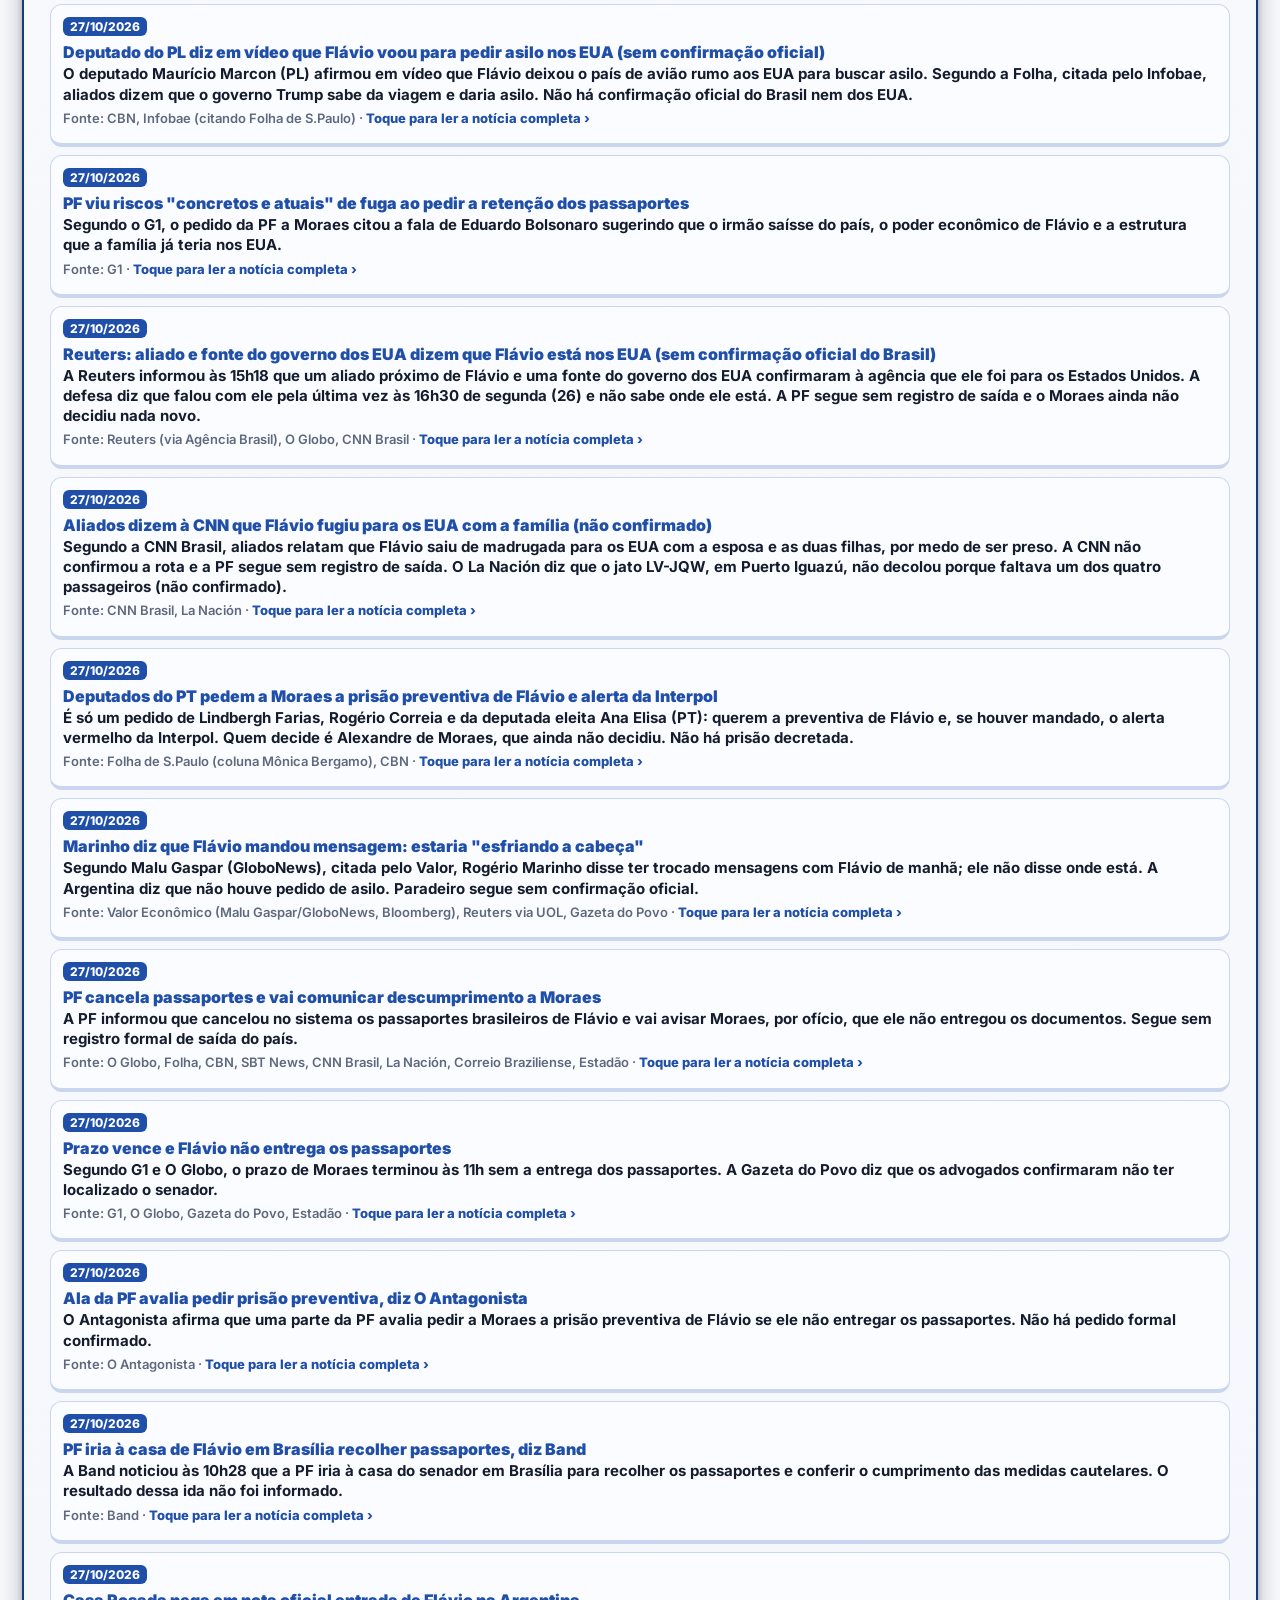
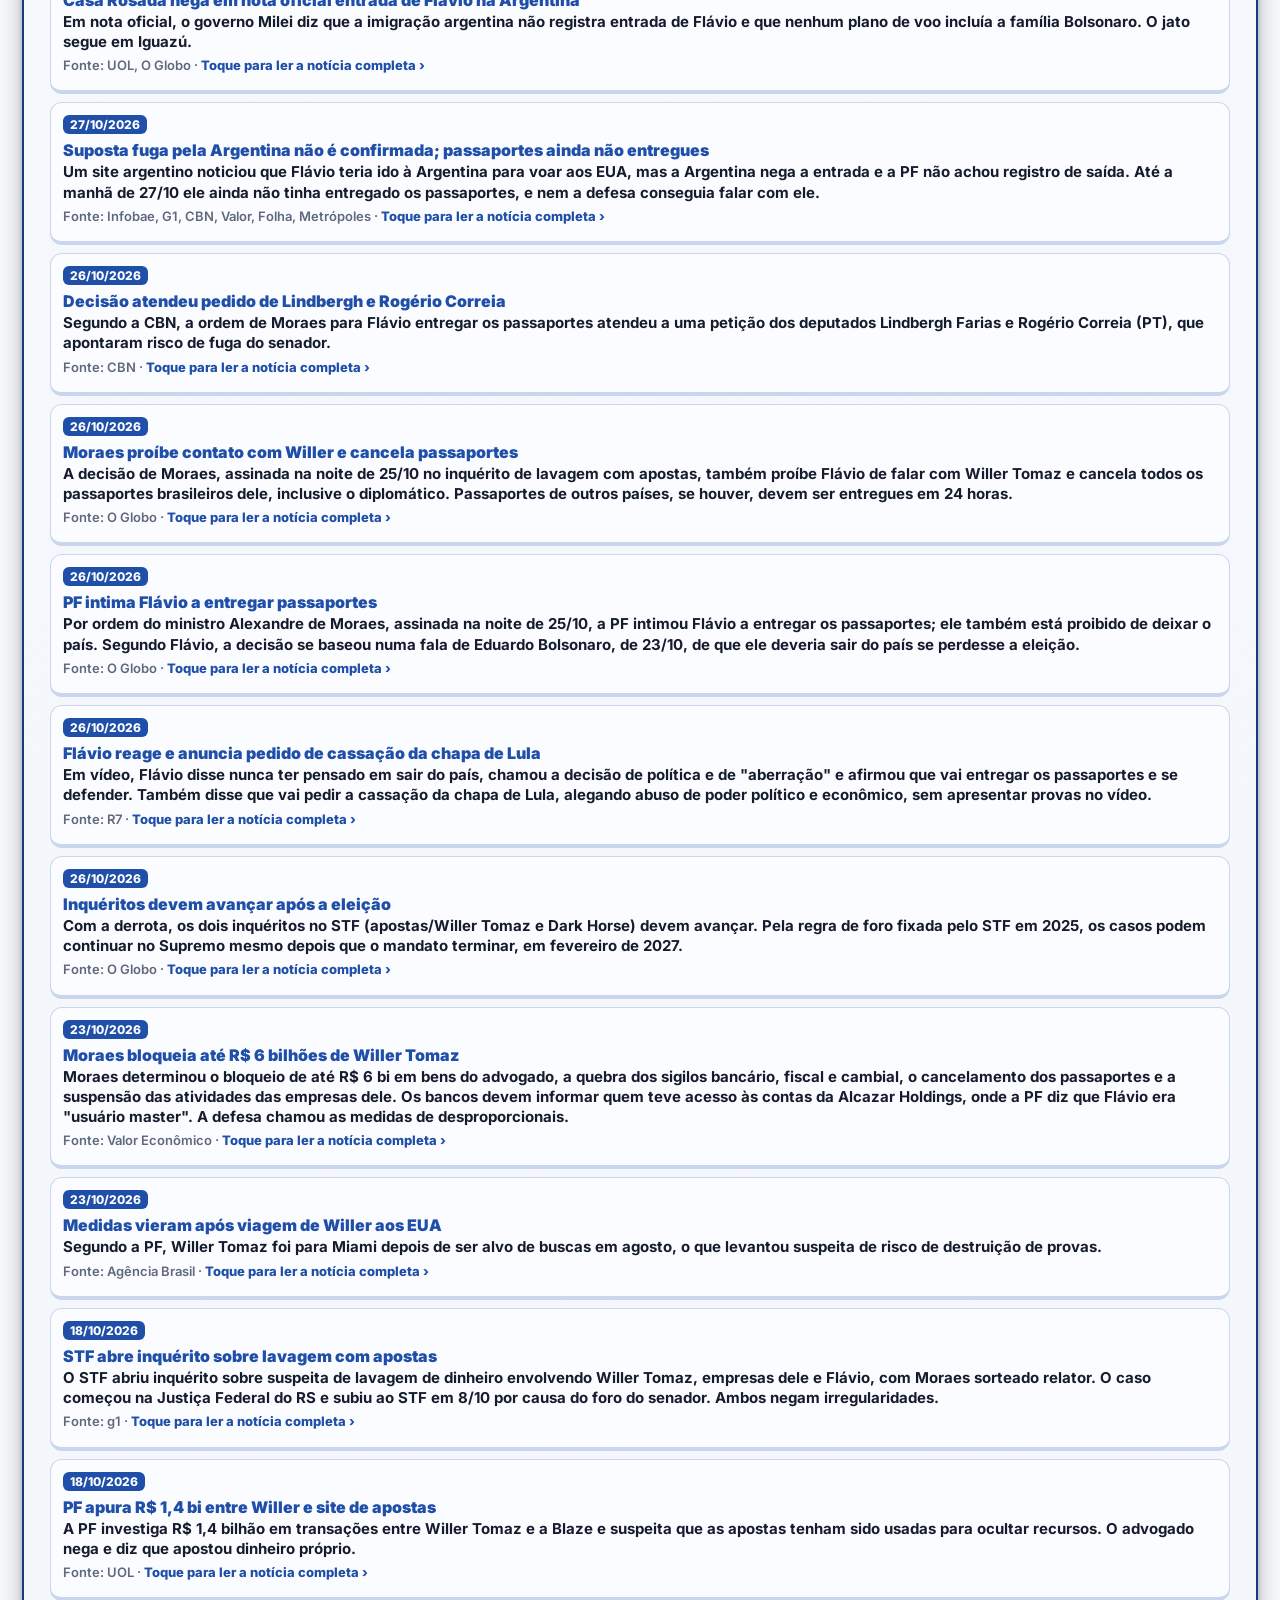
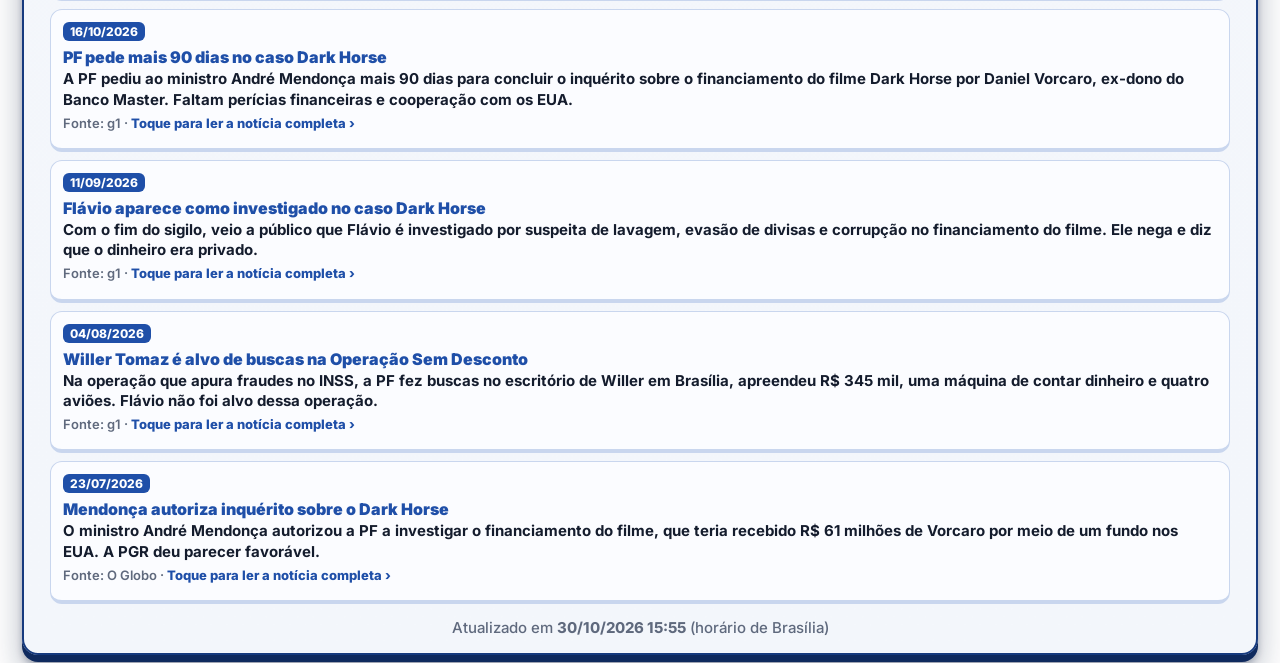
==== commit 22bc07e1: "menu novo proposta A, fundo branco celular" ====
--- a/pc/index.html
+++ b/pc/index.html
@@ -32,12 +32,28 @@
 <link href="https://fonts.googleapis.com/css2?family=Inter:wght@500;600;700;800;900&display=swap" rel="stylesheet">
 <link rel="stylesheet" href="style.css?v=100">
 <link rel="stylesheet" href="adpf.css?v=5">
-<link rel="stylesheet" href="/pc/pc.css?v=22">
+<link rel="stylesheet" href="/pc/pc.css?v=23">
 <link rel="stylesheet" href="flavio.css?v=4">
 <link rel="stylesheet" href="ruas.css?v=1">
 <link rel="stylesheet" href="prefeitura.css?v=1">
-<link rel="stylesheet" href="inv.css?v=14">
-<style id="nav4">/* v7: 4 botões de 1º nível */nav.nav{grid-template-columns:repeat(4,1fr)!important;gap:5px!important}nav.nav a,nav.nav a:last-child:nth-child(odd){grid-column:auto!important;width:auto!important;justify-self:stretch!important;height:78px!important;min-height:78px!important;white-space:normal!important;font-size:clamp(10px,2.8vw,13px)!important;line-height:1.12;padding:5px 2px!important}nav.nav a small{white-space:normal!important;font-size:clamp(8px,2.2vw,10px)!important}nav.nav a .fb-ico{display:none}</style>
+<link rel="stylesheet" href="inv.css?v=16">
+<style id="nav4">/* Proposta A: cards grandes com gradiente */
+nav.nav{display:grid!important;grid-template-columns:1fr 1fr!important;gap:12px!important;background:transparent!important;box-shadow:none!important;border:0!important;padding:4px 6px 8px!important;border-radius:0!important;align-items:stretch!important}
+nav.nav a,nav.nav a.largo,nav.nav a.inteira,nav.nav a:last-child:nth-child(odd){grid-column:auto!important;width:auto!important;justify-self:stretch!important;position:relative;overflow:hidden!important;display:flex!important;flex-direction:column!important;align-items:flex-start!important;justify-content:flex-end!important;text-align:left!important;min-height:132px!important;height:auto!important;padding:16px 14px 14px!important;border-radius:20px!important;border:1px solid rgba(255,255,255,.28)!important;border-bottom-width:1px!important;color:#fff!important;text-decoration:none!important;font-weight:800!important;font-size:15px!important;line-height:1.15!important;white-space:normal!important;text-shadow:0 1px 2px rgba(0,0,0,.25)!important;box-shadow:0 10px 24px rgba(13,27,58,.2),0 2px 6px rgba(13,27,58,.1)!important;transform:none!important}
+nav.nav a::before{content:"";position:absolute;inset:0;background:radial-gradient(120% 80% at 0% 0%,rgba(255,255,255,.28),transparent 55%);pointer-events:none}
+nav.nav a.n1{background:linear-gradient(145deg,#2f6fe0 0%,#1a4fb0 48%,#0d357a 100%)!important}
+nav.nav a.n2{background:linear-gradient(145deg,#5b7cfa 0%,#3d4fc4 50%,#2a338f 100%)!important}
+nav.nav a.n3{background:linear-gradient(145deg,#00a3a8 0%,#0d7a8a 50%,#0a5566 100%)!important}
+nav.nav a.n4{background:linear-gradient(145deg,#f0a020 0%,#d97706 50%,#b45309 100%)!important}
+nav.nav a.atual{filter:brightness(1.08);box-shadow:0 12px 28px rgba(13,27,58,.28),0 0 0 2px rgba(255,255,255,.35)!important;transform:none!important;border-bottom-width:1px!important}
+nav.nav a:active{transform:translateY(2px)!important}
+nav.nav a .nav-ico{font-size:30px;line-height:1;margin-bottom:auto;position:relative;z-index:1;filter:drop-shadow(0 2px 4px rgba(0,0,0,.25))}
+nav.nav a .nav-lab{display:block;position:relative;z-index:1;margin-top:10px;font:800 15px/1.15 Inter,system-ui,sans-serif}
+nav.nav a small{display:block!important;position:relative;z-index:1;margin-top:4px;color:rgba(255,255,255,.9)!important;font:600 11.5px/1.3 Inter,system-ui,sans-serif!important;white-space:normal!important;text-shadow:none!important}
+nav.nav a small .ass-d{font-style:normal;background:none!important;-webkit-background-clip:unset!important;background-clip:unset!important;color:rgba(255,255,255,.95)!important;text-shadow:none!important}
+nav.nav a .fb-ico,nav.nav a .adpf-ico{display:none!important}
+nav.nav a .ponto{top:10px!important;right:10px!important;min-width:22px;height:22px;line-height:22px;font-size:14px;border-radius:11px;box-shadow:0 0 0 3px rgba(255,255,255,.45),0 4px 12px rgba(224,11,43,.5)!important}
+</style>
 <style id="vigiacab">.vg-cab{display:flex;align-items:center;justify-content:center;gap:10px;margin:8px 0 10px}.vg-cab img{width:44px;height:44px;border-radius:11px;box-shadow:0 4px 10px rgba(0,0,0,.35)}.vg-cab b{font:900 28px Inter,system-ui,sans-serif;letter-spacing:.5px;color:#0b2257;text-shadow:0 2px 0 #c98a00,0 4px 6px rgba(0,0,0,.25)}</style>
 <style id="sairbtn">.vg-cab{position:relative}.vg-sair{position:absolute;right:6px;top:50%;transform:translateY(-50%);background:linear-gradient(#ff5a5a,#c00);color:#fff;border:0;border-radius:14px;padding:11px 18px;font:800 18px Inter,system-ui,sans-serif;box-shadow:0 4px 0 #7a0000,0 6px 10px rgba(0,0,0,.35);cursor:pointer}.vg-sair:active{transform:translateY(calc(-50% + 3px));box-shadow:0 1px 0 #7a0000}#telaSair{position:fixed;inset:0;z-index:99999;background:#0b0f1a;color:#fff;display:flex;flex-direction:column;align-items:center;justify-content:center;text-align:center;padding:30px;font-family:Inter,system-ui,sans-serif}#telaSair h2{font-size:30px;margin:14px 0}#telaSair p{color:#cbd5e1;font-size:16px;max-width:420px;line-height:1.45}#telaSair small{margin-top:28px;color:#94a3b8}</style>
 </head>
@@ -45,7 +61,7 @@
 <div class="versao-app"><span class="relogio" id="relogio" title="Hora local · horário de Brasília">🕒 <b id="relogioH">--:--:--</b> <small>Brasília</small></span><span class="ver-txt">versão 1.7.33 · PC</span></div>
 <div class="vg-cab"><img src="icons/olho-logo.png?v=4" alt="" width="44" height="44"><b>Vigia</b><button class="vg-sair" id="btnSair" aria-label="Sair do app">⏻ Sair</button></div>
 <nav class="nav" id="nav">
-  <b class="ponto" id="pontoPesq" hidden style="display:none"></b><b class="ponto" id="pontoAnal" hidden style="display:none"></b><b class="ponto" id="pontoProx" hidden style="display:none"></b><b class="ponto" id="pontoConf" hidden style="display:none"></b><a href="#flavio" data-aba="flavio"><span class="fb-ico">🇧🇷</span>Flávio Bolsonaro<b class="ponto" id="pontoFlavio" hidden title="novidade no caso Flávio">!</b><small>× Alexandre de Moraes</small></a><a href="#adpf" data-aba="adpf"><img src="icons/balanca-192.png" alt="" class="adpf-ico">ADPF 1362<b class="ponto" id="pontoAdpf" hidden title="novidade na ADPF">!</b><small>PSD no STF</small></a><a href="#ruas" data-aba="ruas">Douglas Ruas<b class="ponto" id="pontoRuas" hidden title="novidade no caso Ruas">!</b><small><i class="ass-d">Assunto:</i> Ministério Público</small></a><a href="#prefeitura" data-aba="prefeitura">Prefeitura do Rio<b class="ponto" id="pontoPrefeitura" hidden title="novidade na Prefeitura do Rio">!</b><small>quem entrou e quem saiu</small></a>
+  <b class="ponto" id="pontoPesq" hidden style="display:none"></b><b class="ponto" id="pontoAnal" hidden style="display:none"></b><b class="ponto" id="pontoProx" hidden style="display:none"></b><b class="ponto" id="pontoConf" hidden style="display:none"></b><a href="#flavio" data-aba="flavio" class="nc n1"><span class="nav-ico" aria-hidden="true">🇧🇷</span><span class="nav-lab">Flávio Bolsonaro</span><b class="ponto" id="pontoFlavio" hidden title="novidade no caso Flávio">!</b><small>× Alexandre de Moraes</small></a><a href="#adpf" data-aba="adpf" class="nc n2"><span class="nav-ico" aria-hidden="true">⚖️</span><img src="icons/balanca-192.png" alt="" class="adpf-ico"><span class="nav-lab">ADPF 1362</span><b class="ponto" id="pontoAdpf" hidden title="novidade na ADPF">!</b><small>PSD no STF</small></a><a href="#ruas" data-aba="ruas" class="nc n3"><span class="nav-ico" aria-hidden="true">⚖️</span><span class="nav-lab">Douglas Ruas</span><b class="ponto" id="pontoRuas" hidden title="novidade no caso Ruas">!</b><small><i class="ass-d">Assunto:</i> Ministério Público</small></a><a href="#prefeitura" data-aba="prefeitura" class="nc n4"><span class="nav-ico" aria-hidden="true">🏛️</span><span class="nav-lab">Prefeitura do Rio</span><b class="ponto" id="pontoPrefeitura" hidden title="novidade na Prefeitura do Rio">!</b><small>quem entrou e quem saiu</small></a>
 </nav>
 <div class="inst" id="inst" hidden>
   <button class="inst-btn" id="btnInst">📲 Instalar app <small>ícone na tela do celular</small></button>
@@ -223,7 +239,7 @@
 <script src="flavio.js?v=10"></script>
 <script src="ruas.js?v=6"></script>
 <script src="prefeitura.js?v=1"></script>
-<script src="inv.js?v=3"></script>
+<script src="inv.js?v=4"></script>
 <div id="telaSair" hidden style="display:none"><img src="icons/olho-logo.png?v=4" width="72" height="72" alt="" style="border-radius:16px"><h2>App encerrado</h2><p><b>iPhone:</b> deslize de baixo para cima e arraste o Vigia para cima para fechar.<br><b>Android:</b> toque no botão de apps recentes e deslize o Vigia para fechar.</p><small>Toque na tela para voltar</small></div>
 <script>(function(){var b=document.getElementById('btnSair'),t=document.getElementById('telaSair');b.onclick=function(){try{window.close()}catch(e){}setTimeout(function(){if(!window.closed){t.hidden=false;t.style.display='flex'}},300)};t.onclick=function(){t.hidden=true;t.style.display='none'}})();</script>
 </body>
--- a/pc/pc.css
+++ b/pc/pc.css
@@ -125,3 +125,13 @@
 body.pc .vg-sair{padding:12px 22px;font-size:20px;border-radius:14px;box-shadow:0 5px 0 #7a0000,0 8px 12px rgba(0,0,0,.35)}
 body.pc .relogio{font-size:20px;padding:7px 18px}body.pc .relogio b{font-size:30px}body.pc .relogio small{font-size:15px}
 body.pc .vg-sair{padding:14px 26px;font-size:23px}
+
+
+/* ===== Proposta A: menu em cards no PC (Fabio 30/10) ===== */
+body.pc nav.nav{display:grid!important;grid-template-columns:repeat(4,1fr)!important;gap:16px!important;background:transparent!important;box-shadow:none!important;border:0!important;padding:6px 0 12px!important;position:sticky;top:0;z-index:20;margin-top:4px}
+body.pc nav.nav a{min-height:168px!important;height:auto!important;padding:20px 18px 16px!important;font-size:18px!important;border-radius:22px!important;align-items:flex-start!important;justify-content:flex-end!important;text-align:left!important}
+body.pc nav.nav a .nav-ico{font-size:36px}
+body.pc nav.nav a .nav-lab{font-size:18px!important;margin-top:12px}
+body.pc nav.nav a small{font-size:13px!important}
+body.pc nav.nav a .ponto{top:12px!important;right:12px!important;min-width:24px;height:24px;line-height:24px;font-size:15px}
+body.inv.pc nav.nav a{height:auto!important;min-height:168px!important}
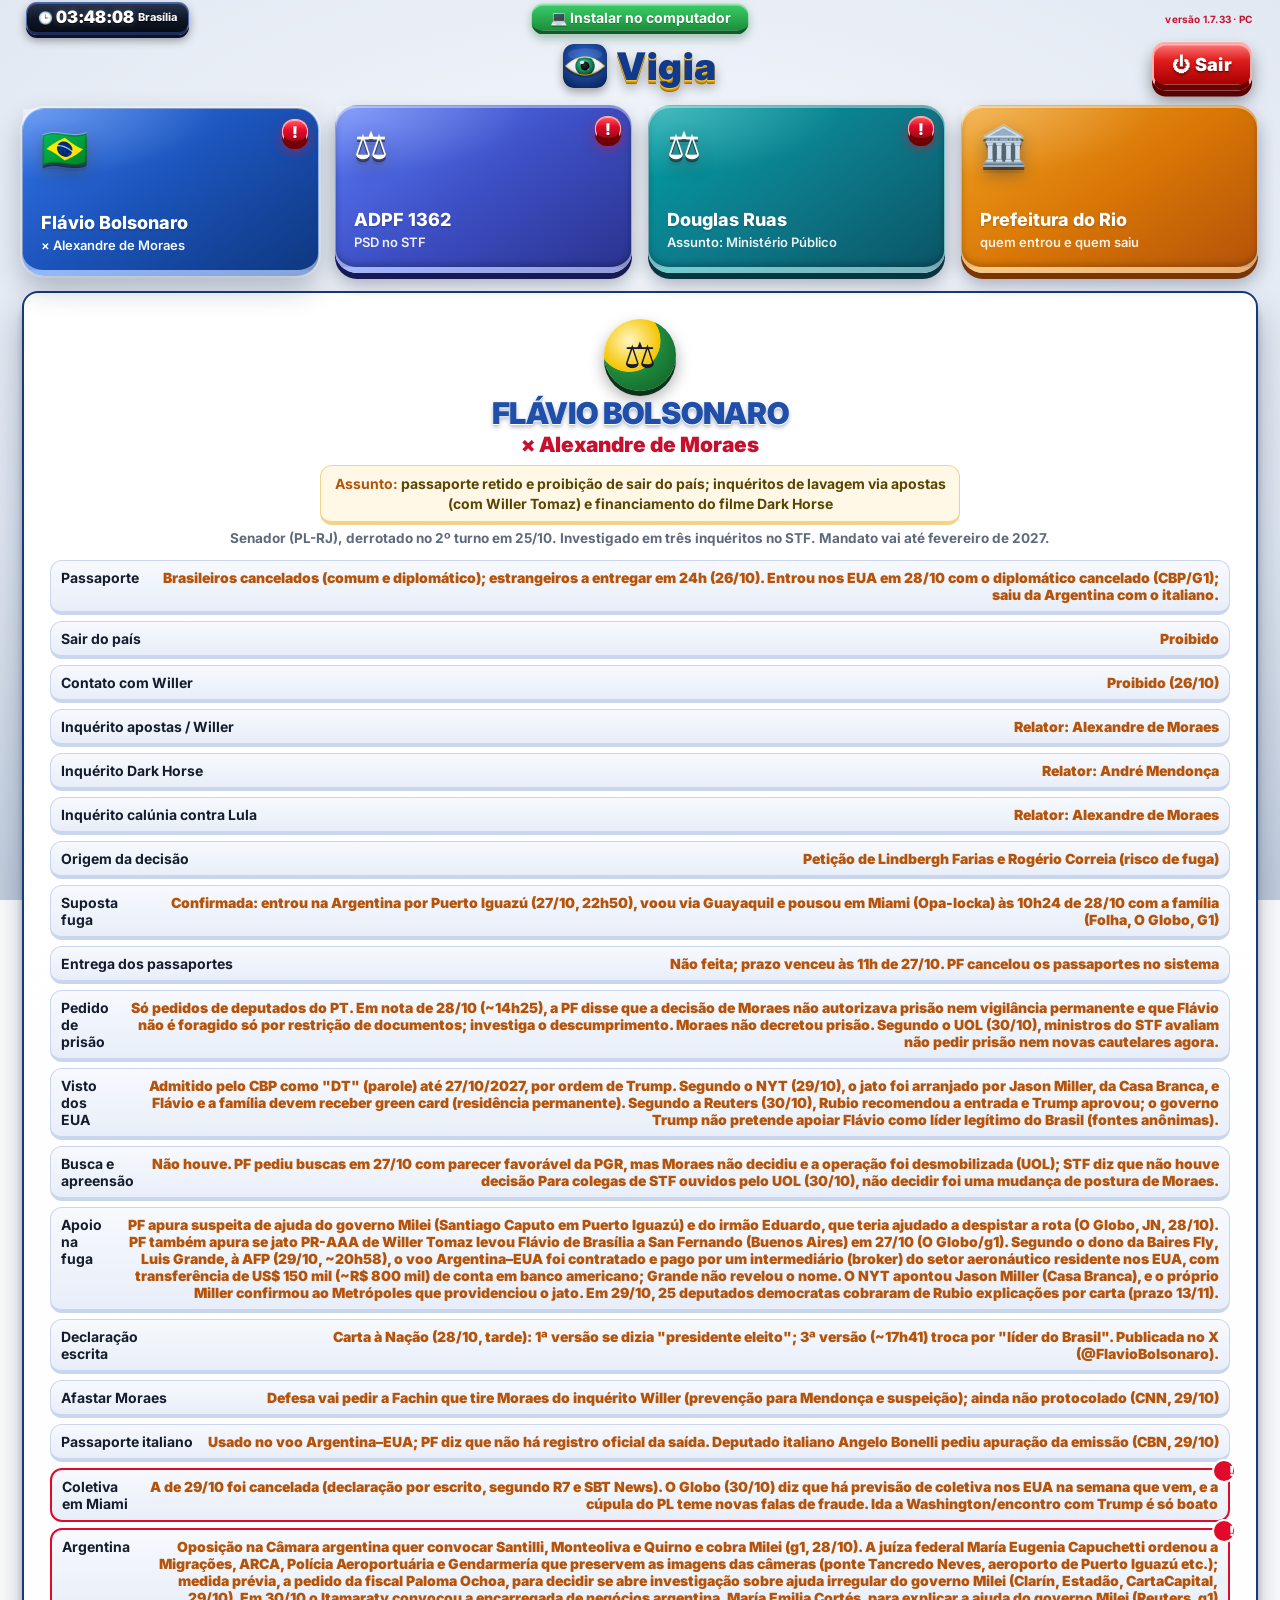
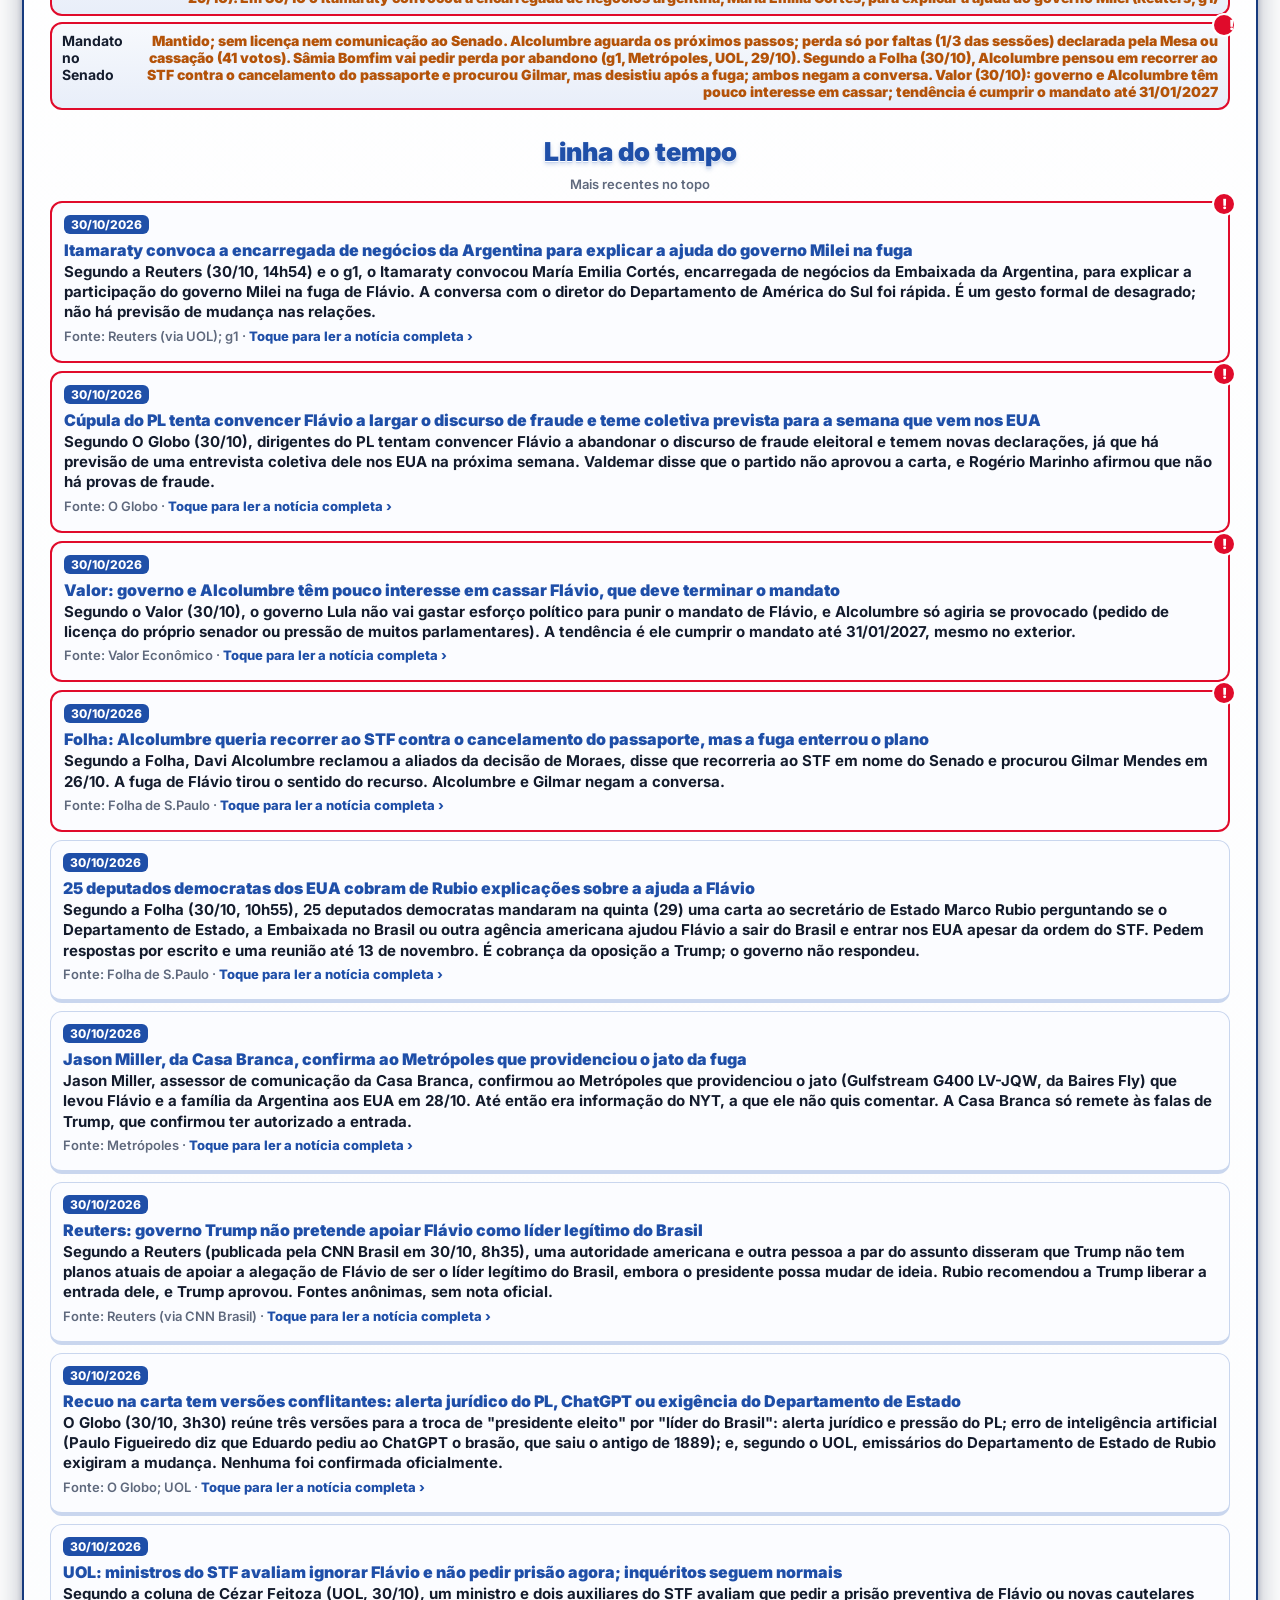
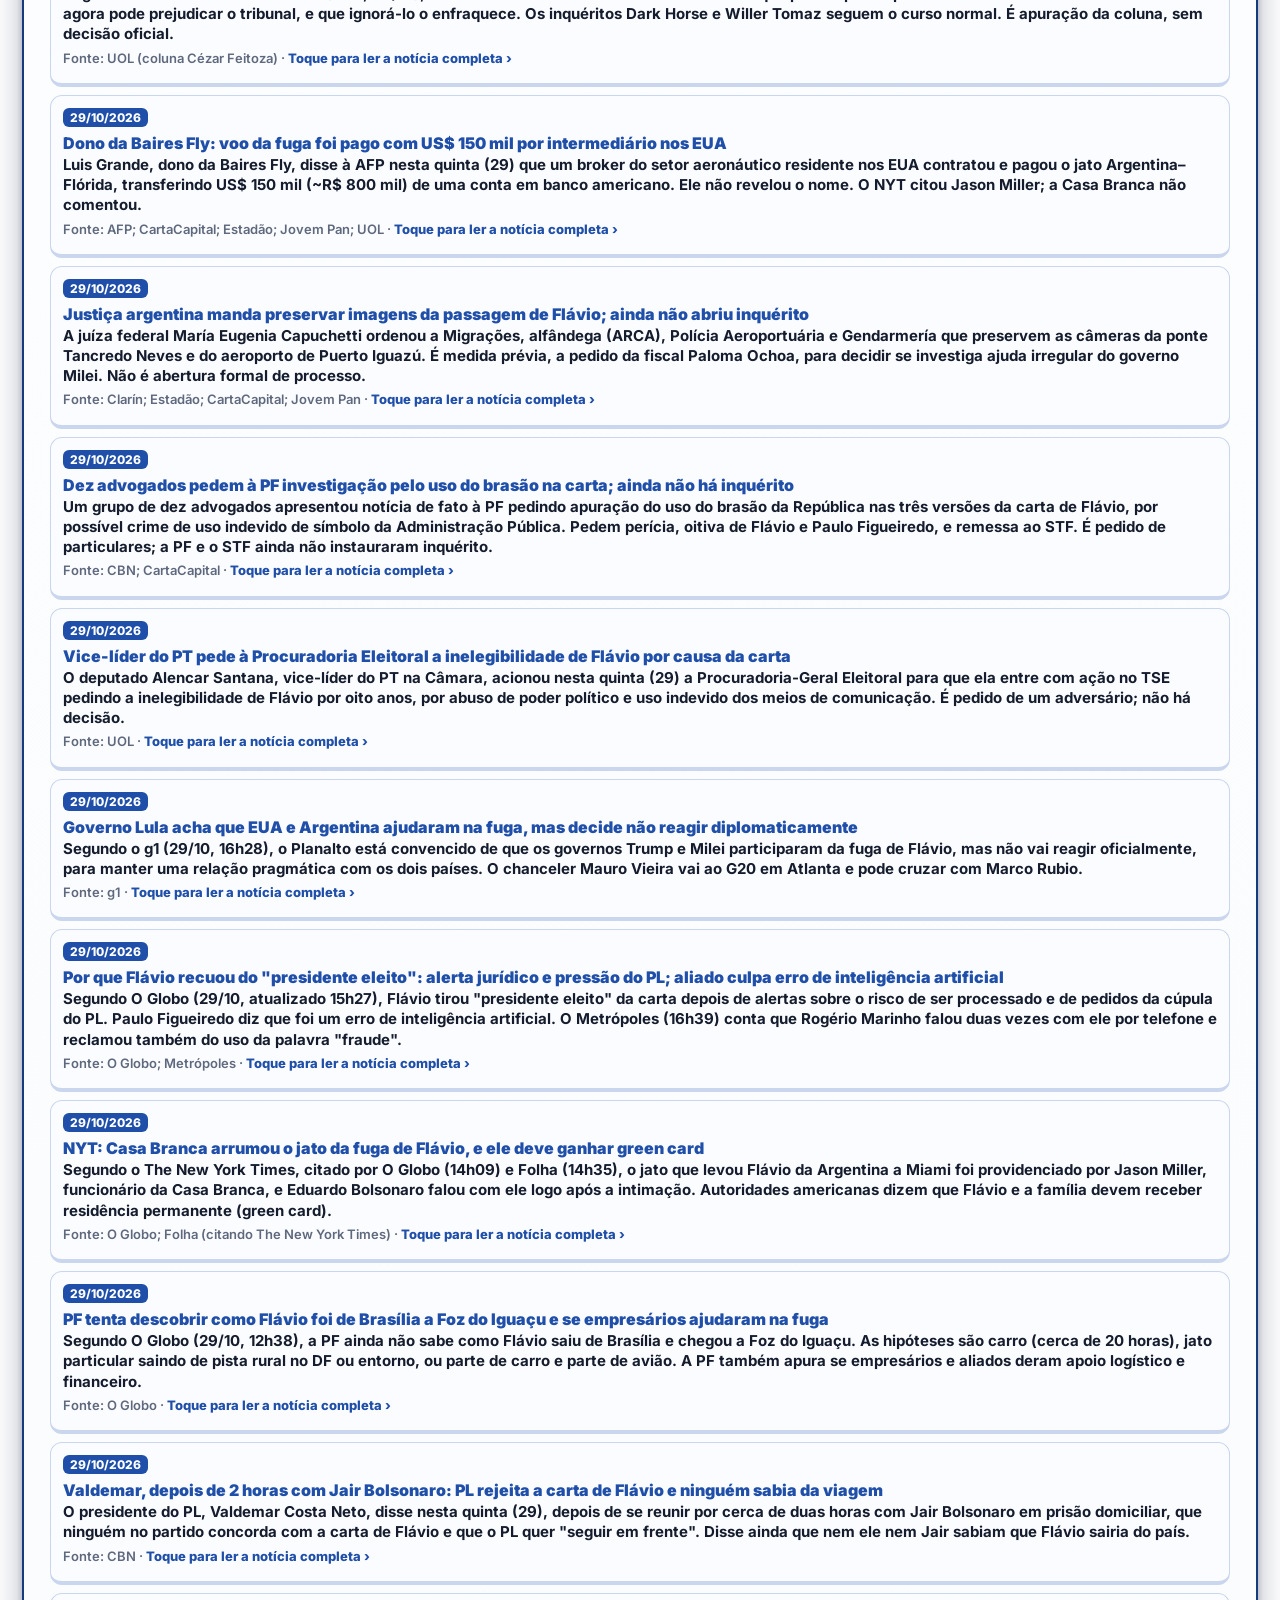
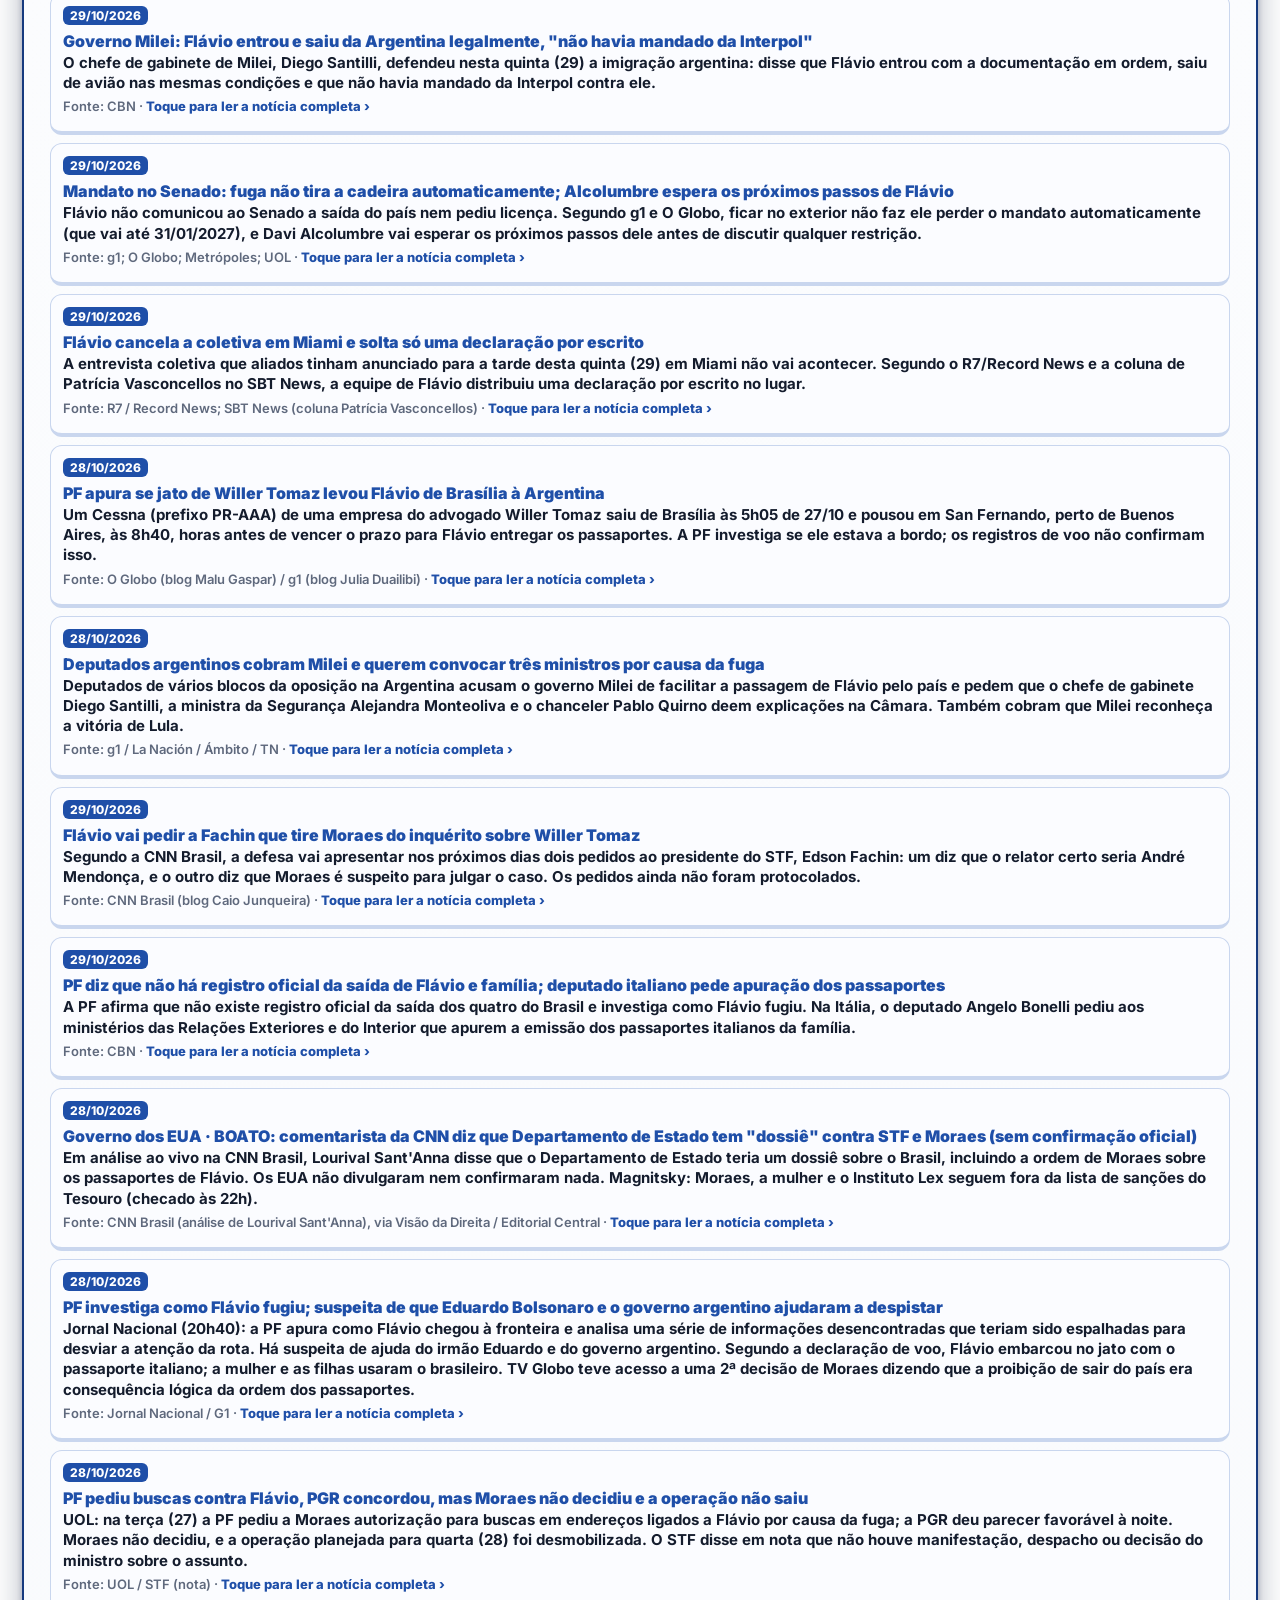
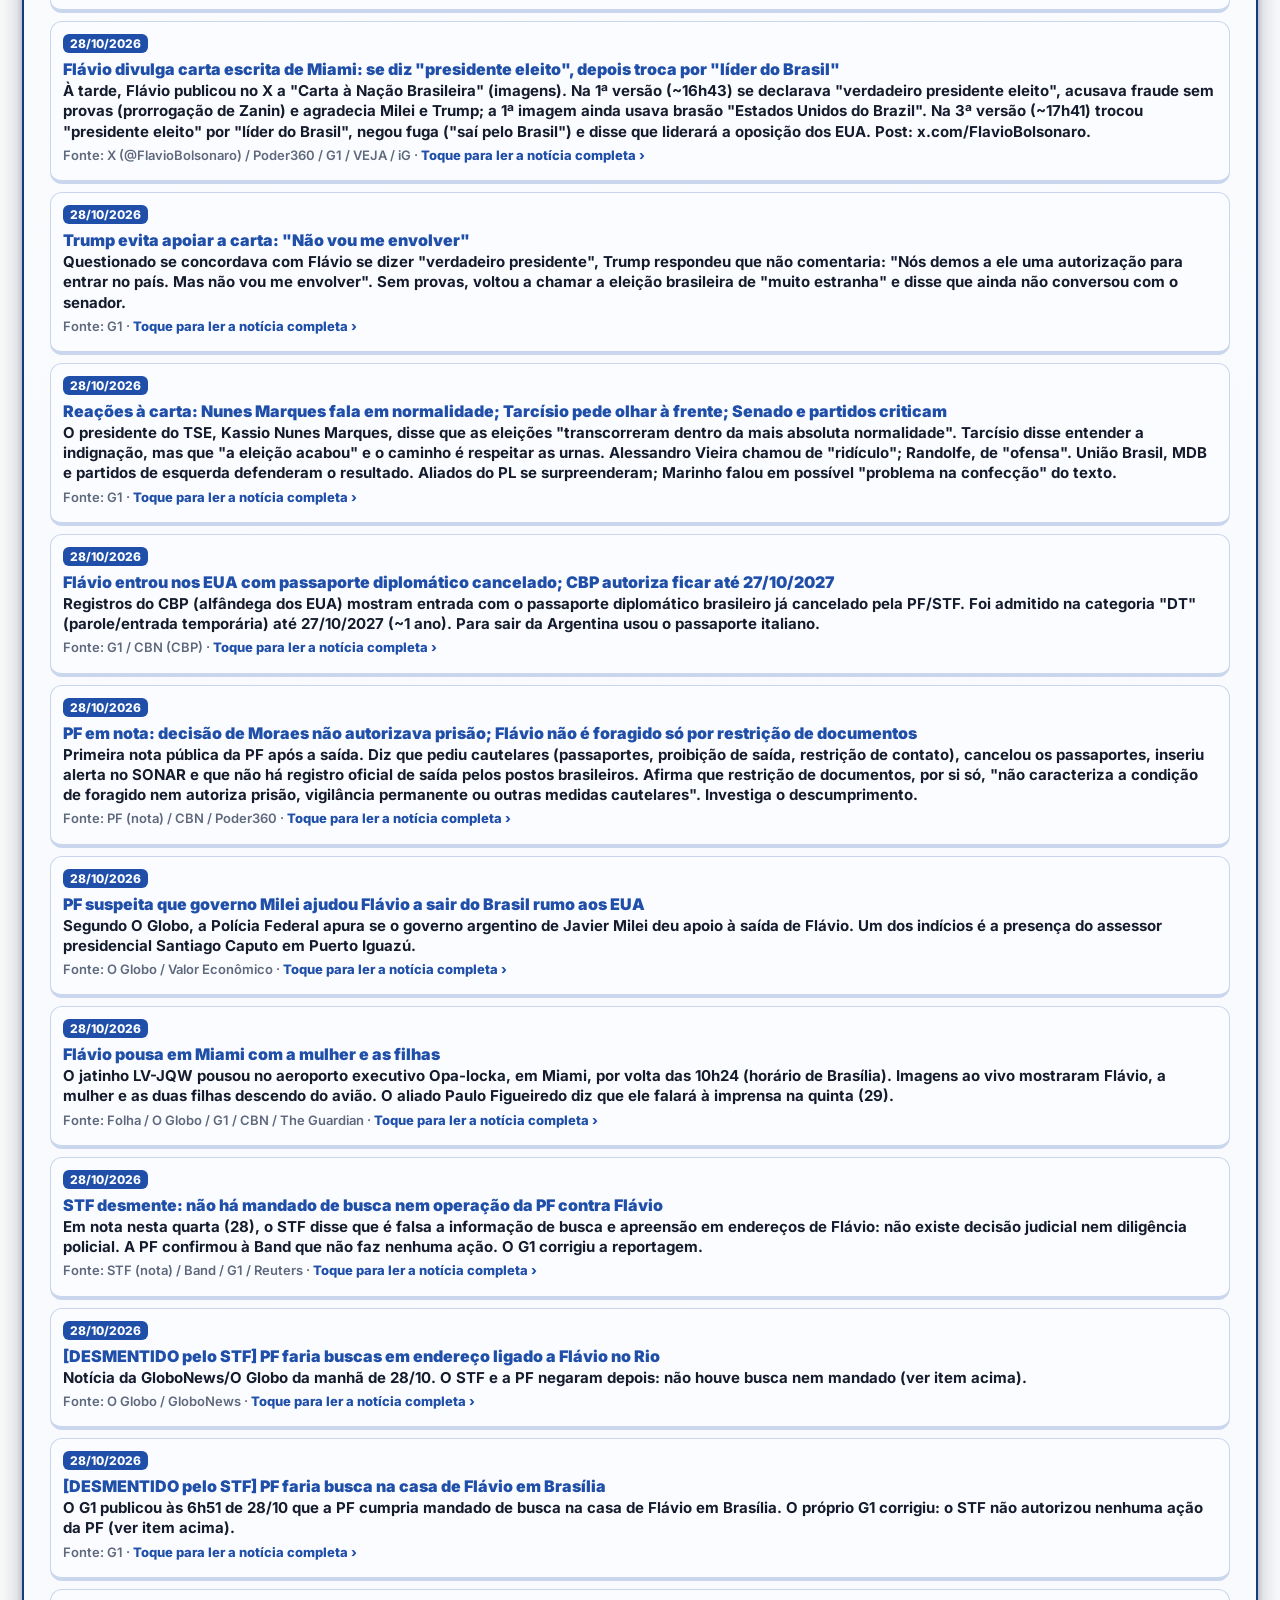
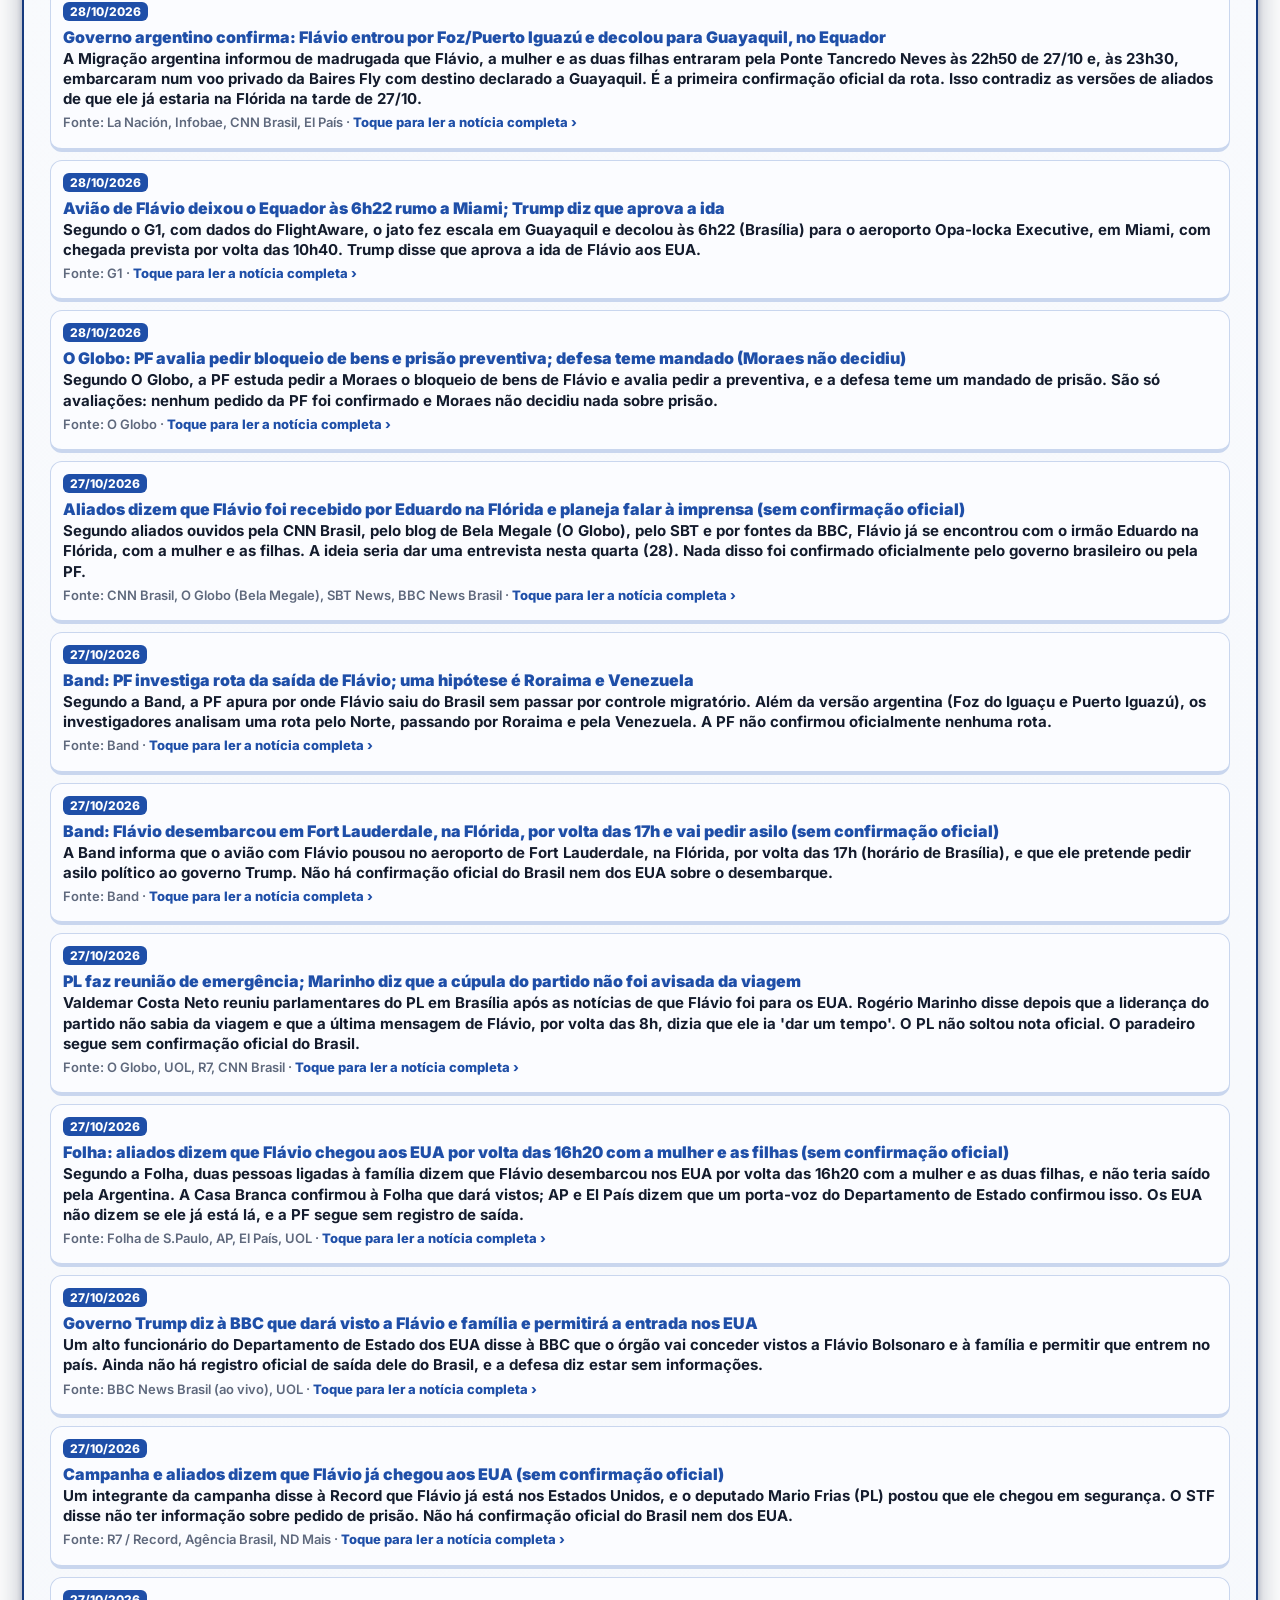
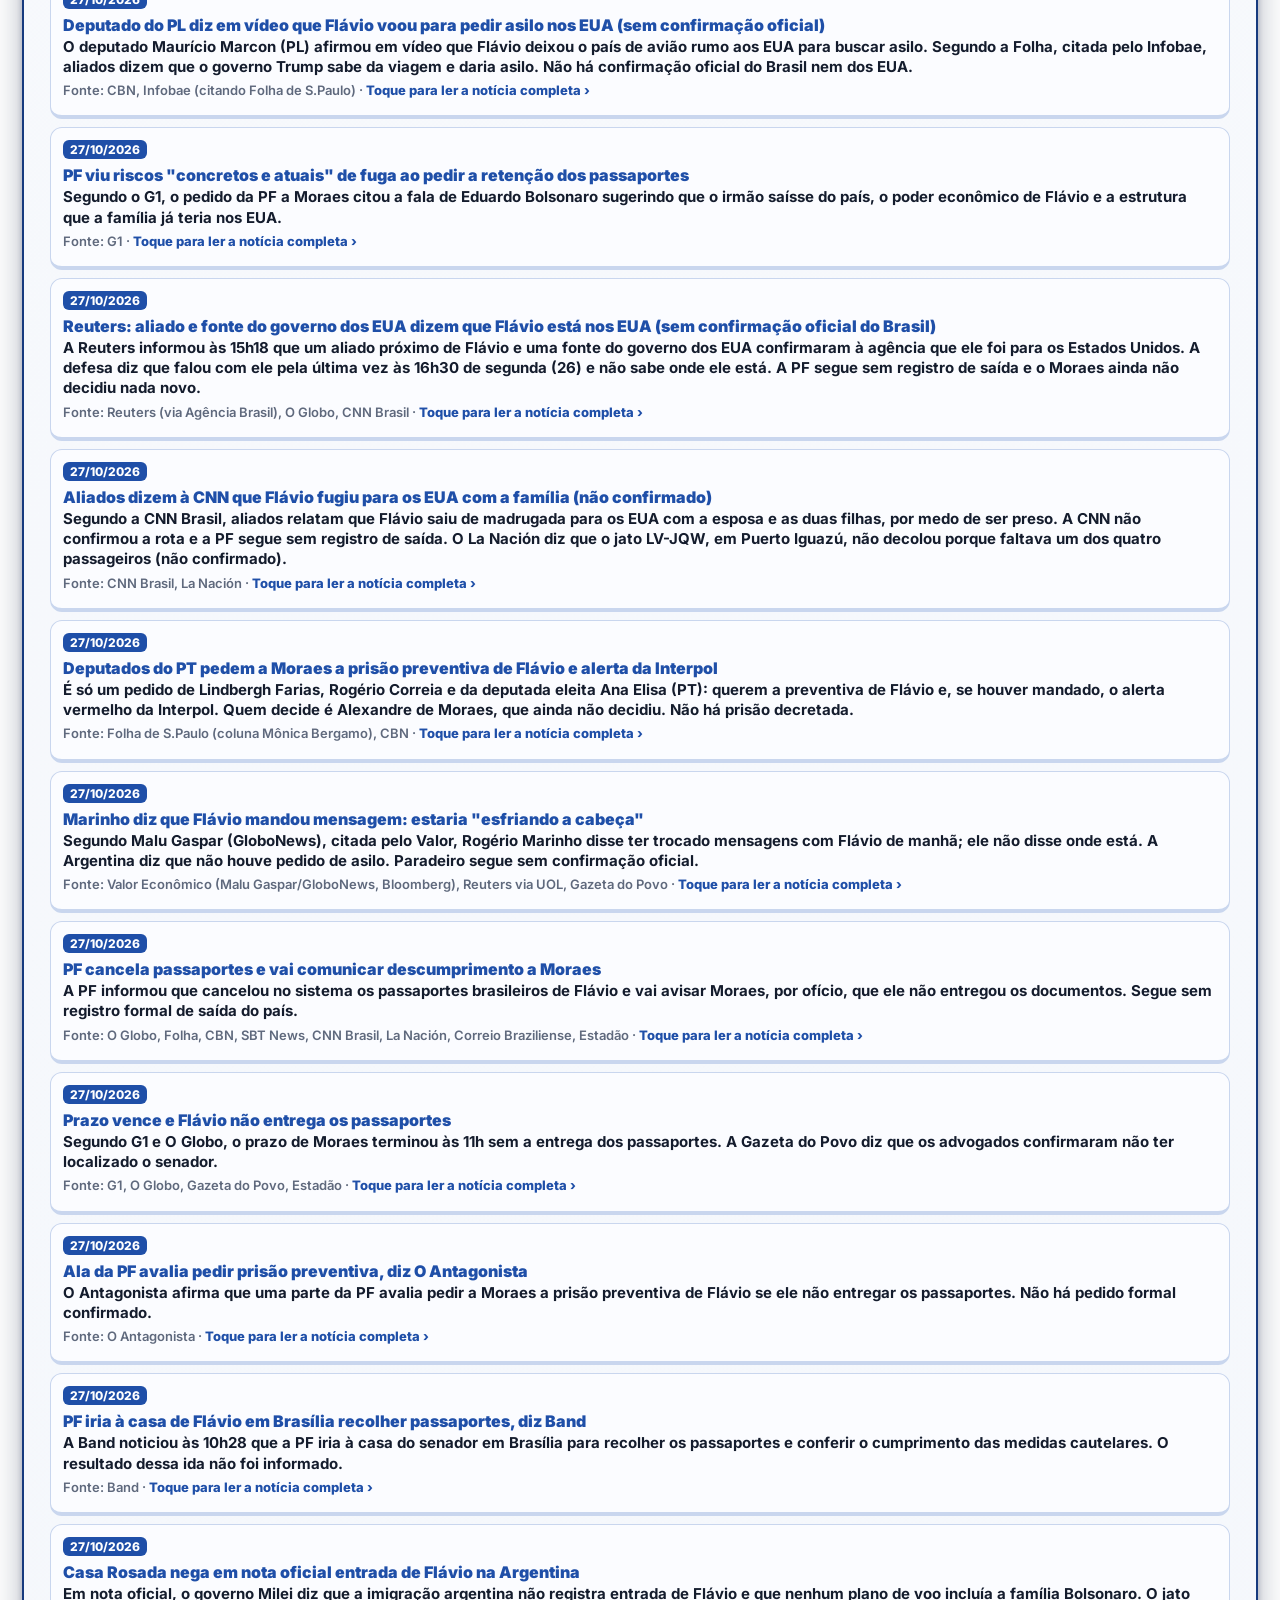
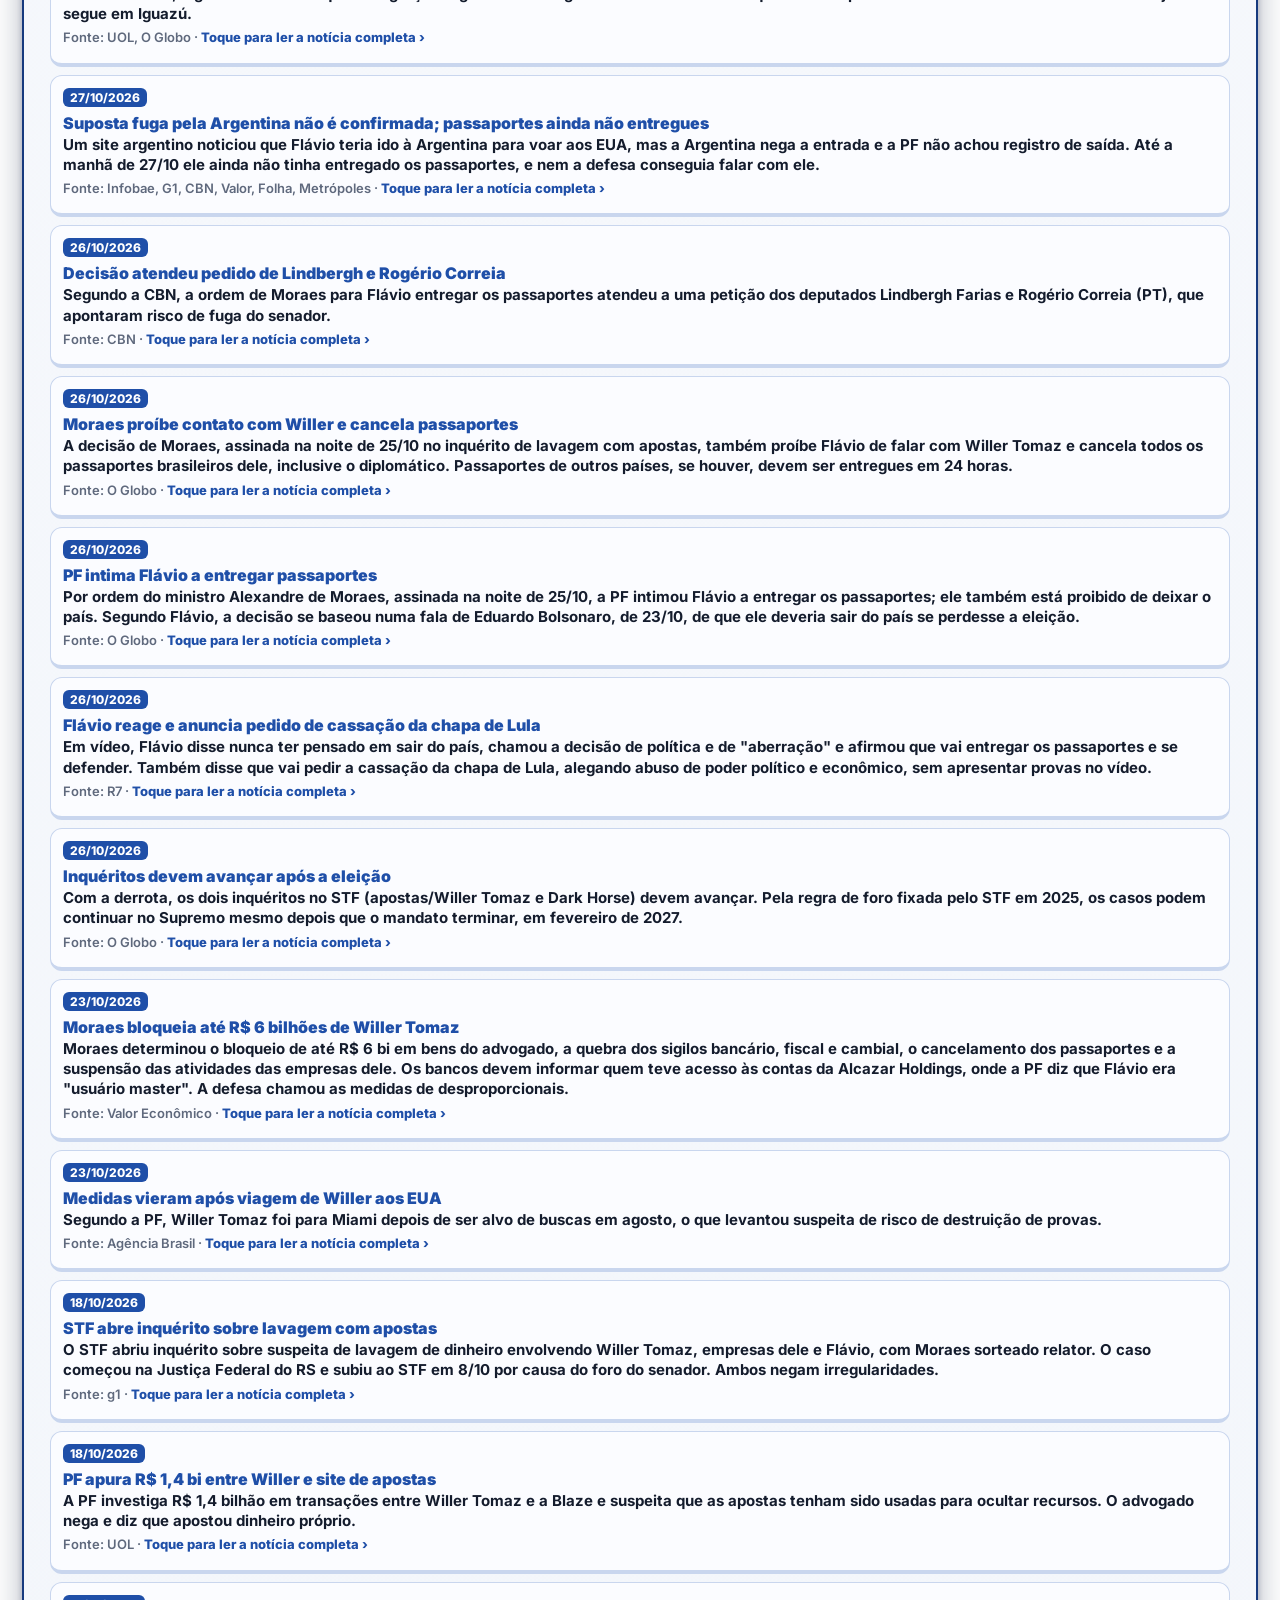
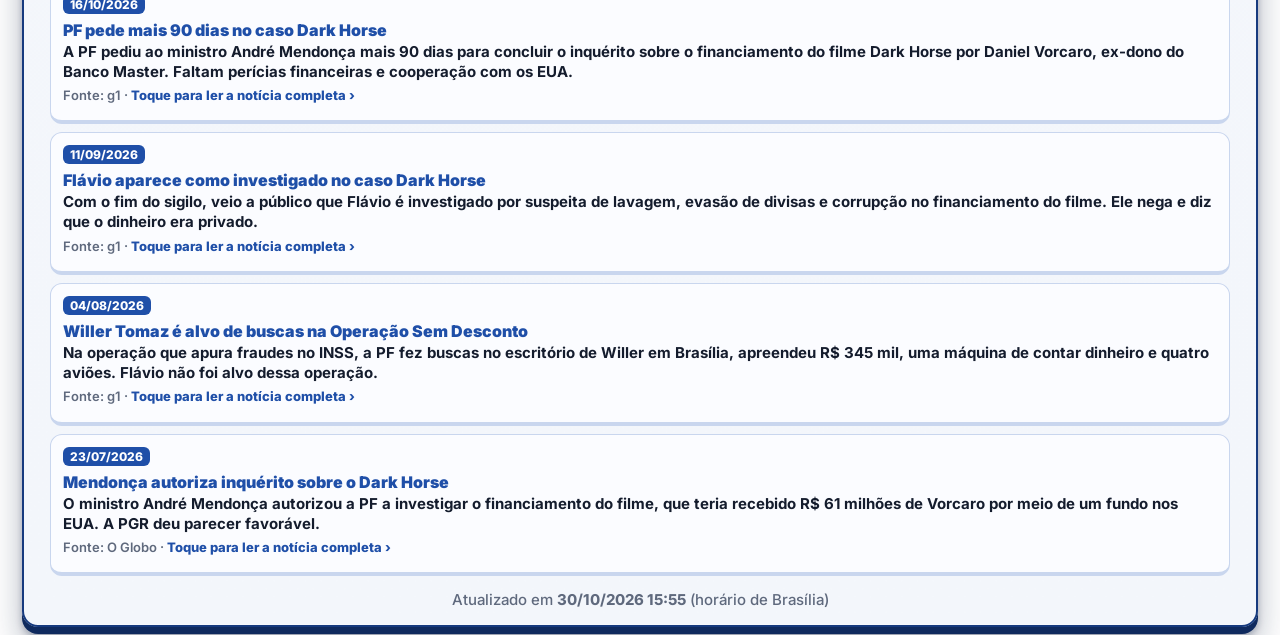
==== commit ccbe48b3: "relogio menor branco, botoes 3D" ====
--- a/pc/index.html
+++ b/pc/index.html
@@ -32,20 +32,20 @@
 <link href="https://fonts.googleapis.com/css2?family=Inter:wght@500;600;700;800;900&display=swap" rel="stylesheet">
 <link rel="stylesheet" href="style.css?v=100">
 <link rel="stylesheet" href="adpf.css?v=5">
-<link rel="stylesheet" href="/pc/pc.css?v=23">
+<link rel="stylesheet" href="/pc/pc.css?v=24">
 <link rel="stylesheet" href="flavio.css?v=4">
 <link rel="stylesheet" href="ruas.css?v=1">
 <link rel="stylesheet" href="prefeitura.css?v=1">
-<link rel="stylesheet" href="inv.css?v=16">
+<link rel="stylesheet" href="inv.css?v=17">
 <style id="nav4">/* Proposta A: cards grandes com gradiente */
 nav.nav{display:grid!important;grid-template-columns:1fr 1fr!important;gap:12px!important;background:transparent!important;box-shadow:none!important;border:0!important;padding:4px 6px 8px!important;border-radius:0!important;align-items:stretch!important}
-nav.nav a,nav.nav a.largo,nav.nav a.inteira,nav.nav a:last-child:nth-child(odd){grid-column:auto!important;width:auto!important;justify-self:stretch!important;position:relative;overflow:hidden!important;display:flex!important;flex-direction:column!important;align-items:flex-start!important;justify-content:flex-end!important;text-align:left!important;min-height:132px!important;height:auto!important;padding:16px 14px 14px!important;border-radius:20px!important;border:1px solid rgba(255,255,255,.28)!important;border-bottom-width:1px!important;color:#fff!important;text-decoration:none!important;font-weight:800!important;font-size:15px!important;line-height:1.15!important;white-space:normal!important;text-shadow:0 1px 2px rgba(0,0,0,.25)!important;box-shadow:0 10px 24px rgba(13,27,58,.2),0 2px 6px rgba(13,27,58,.1)!important;transform:none!important}
+nav.nav a,nav.nav a.largo,nav.nav a.inteira,nav.nav a:last-child:nth-child(odd){grid-column:auto!important;width:auto!important;justify-self:stretch!important;position:relative;overflow:visible!important;display:flex!important;flex-direction:column!important;align-items:flex-start!important;justify-content:flex-end!important;text-align:left!important;min-height:132px!important;height:auto!important;padding:16px 14px 14px!important;border-radius:20px!important;border:1.5px solid rgba(255,255,255,.45)!important;border-bottom:6px solid rgba(0,0,0,.45)!important;border-bottom-width:1px!important;color:#fff!important;text-decoration:none!important;font-weight:800!important;font-size:15px!important;line-height:1.15!important;white-space:normal!important;text-shadow:0 1px 2px rgba(0,0,0,.25)!important;box-shadow:0 6px 0 rgba(0,0,0,.35),0 10px 18px rgba(13,27,58,.3),inset 0 2px 0 rgba(255,255,255,.4)!important;transition:transform .08s,box-shadow .08s,border-bottom-width .08s!important}
 nav.nav a::before{content:"";position:absolute;inset:0;background:radial-gradient(120% 80% at 0% 0%,rgba(255,255,255,.28),transparent 55%);pointer-events:none}
 nav.nav a.n1{background:linear-gradient(145deg,#2f6fe0 0%,#1a4fb0 48%,#0d357a 100%)!important}
 nav.nav a.n2{background:linear-gradient(145deg,#5b7cfa 0%,#3d4fc4 50%,#2a338f 100%)!important}
 nav.nav a.n3{background:linear-gradient(145deg,#00a3a8 0%,#0d7a8a 50%,#0a5566 100%)!important}
 nav.nav a.n4{background:linear-gradient(145deg,#f0a020 0%,#d97706 50%,#b45309 100%)!important}
-nav.nav a.atual{filter:brightness(1.08);box-shadow:0 12px 28px rgba(13,27,58,.28),0 0 0 2px rgba(255,255,255,.35)!important;transform:none!important;border-bottom-width:1px!important}
+nav.nav a.atual{filter:brightness(1.08);box-shadow:0 12px 28px rgba(13,27,58,.28),0 0 0 2px rgba(255,255,255,.35)!important;transition:transform .08s,box-shadow .08s,border-bottom-width .08s!important;border-bottom-width:1px!important}
 nav.nav a:active{transform:translateY(2px)!important}
 nav.nav a .nav-ico{font-size:30px;line-height:1;margin-bottom:auto;position:relative;z-index:1;filter:drop-shadow(0 2px 4px rgba(0,0,0,.25))}
 nav.nav a .nav-lab{display:block;position:relative;z-index:1;margin-top:10px;font:800 15px/1.15 Inter,system-ui,sans-serif}
@@ -53,7 +53,7 @@
 nav.nav a small .ass-d{font-style:normal;background:none!important;-webkit-background-clip:unset!important;background-clip:unset!important;color:rgba(255,255,255,.95)!important;text-shadow:none!important}
 nav.nav a .fb-ico,nav.nav a .adpf-ico{display:none!important}
 nav.nav a .ponto{top:10px!important;right:10px!important;min-width:22px;height:22px;line-height:22px;font-size:14px;border-radius:11px;box-shadow:0 0 0 3px rgba(255,255,255,.45),0 4px 12px rgba(224,11,43,.5)!important}
-</style>
+nav.nav a:active{transform:translateY(4px)!important;border-bottom-width:2px!important;box-shadow:0 1px 0 rgba(0,0,0,.35),inset 0 3px 8px rgba(0,0,0,.35)!important}nav.nav a .nav-ico{filter:drop-shadow(0 2px 0 rgba(0,0,0,.35)) drop-shadow(0 4px 6px rgba(0,0,0,.3));text-shadow:0 3px 0 rgba(0,0,0,.25)}nav.nav a .ponto{background:linear-gradient(180deg,#ff5a5a,#e00b2b 45%,#a00818)!important;border:1.5px solid #ffb4b4!important;border-bottom:3px solid #6e0000!important;box-shadow:0 3px 0 #6e0000,0 5px 10px rgba(224,11,43,.5),inset 0 1px 0 rgba(255,255,255,.5)!important}</style>
 <style id="vigiacab">.vg-cab{display:flex;align-items:center;justify-content:center;gap:10px;margin:8px 0 10px}.vg-cab img{width:44px;height:44px;border-radius:11px;box-shadow:0 4px 10px rgba(0,0,0,.35)}.vg-cab b{font:900 28px Inter,system-ui,sans-serif;letter-spacing:.5px;color:#0b2257;text-shadow:0 2px 0 #c98a00,0 4px 6px rgba(0,0,0,.25)}</style>
 <style id="sairbtn">.vg-cab{position:relative}.vg-sair{position:absolute;right:6px;top:50%;transform:translateY(-50%);background:linear-gradient(#ff5a5a,#c00);color:#fff;border:0;border-radius:14px;padding:11px 18px;font:800 18px Inter,system-ui,sans-serif;box-shadow:0 4px 0 #7a0000,0 6px 10px rgba(0,0,0,.35);cursor:pointer}.vg-sair:active{transform:translateY(calc(-50% + 3px));box-shadow:0 1px 0 #7a0000}#telaSair{position:fixed;inset:0;z-index:99999;background:#0b0f1a;color:#fff;display:flex;flex-direction:column;align-items:center;justify-content:center;text-align:center;padding:30px;font-family:Inter,system-ui,sans-serif}#telaSair h2{font-size:30px;margin:14px 0}#telaSair p{color:#cbd5e1;font-size:16px;max-width:420px;line-height:1.45}#telaSair small{margin-top:28px;color:#94a3b8}</style>
 </head>
--- a/pc/pc.css
+++ b/pc/pc.css
@@ -135,3 +135,15 @@
 body.pc nav.nav a small{font-size:13px!important}
 body.pc nav.nav a .ponto{top:12px!important;right:12px!important;min-width:24px;height:24px;line-height:24px;font-size:15px}
 body.inv.pc nav.nav a{height:auto!important;min-height:168px!important}
+
+
+/* ===== Relógio menor + menu 3D no PC (Fabio 30/10) ===== */
+body.pc .relogio{padding:4px 11px!important}
+body.pc .relogio b{font-size:17px!important;color:#fff!important}
+body.pc .relogio small{font-size:11px!important;color:#fff!important}
+body.pc nav.nav a.nc,body.pc nav.nav a.n1,body.pc nav.nav a.n2,body.pc nav.nav a.n3,body.pc nav.nav a.n4{
+  min-height:168px!important;border-bottom-width:7px!important;border-radius:22px!important
+}
+body.pc nav.nav a.nc:active,body.pc nav.nav a.n1:active,body.pc nav.nav a.n2:active,body.pc nav.nav a.n3:active,body.pc nav.nav a.n4:active{
+  transform:translateY(5px)!important;border-bottom-width:2px!important
+}
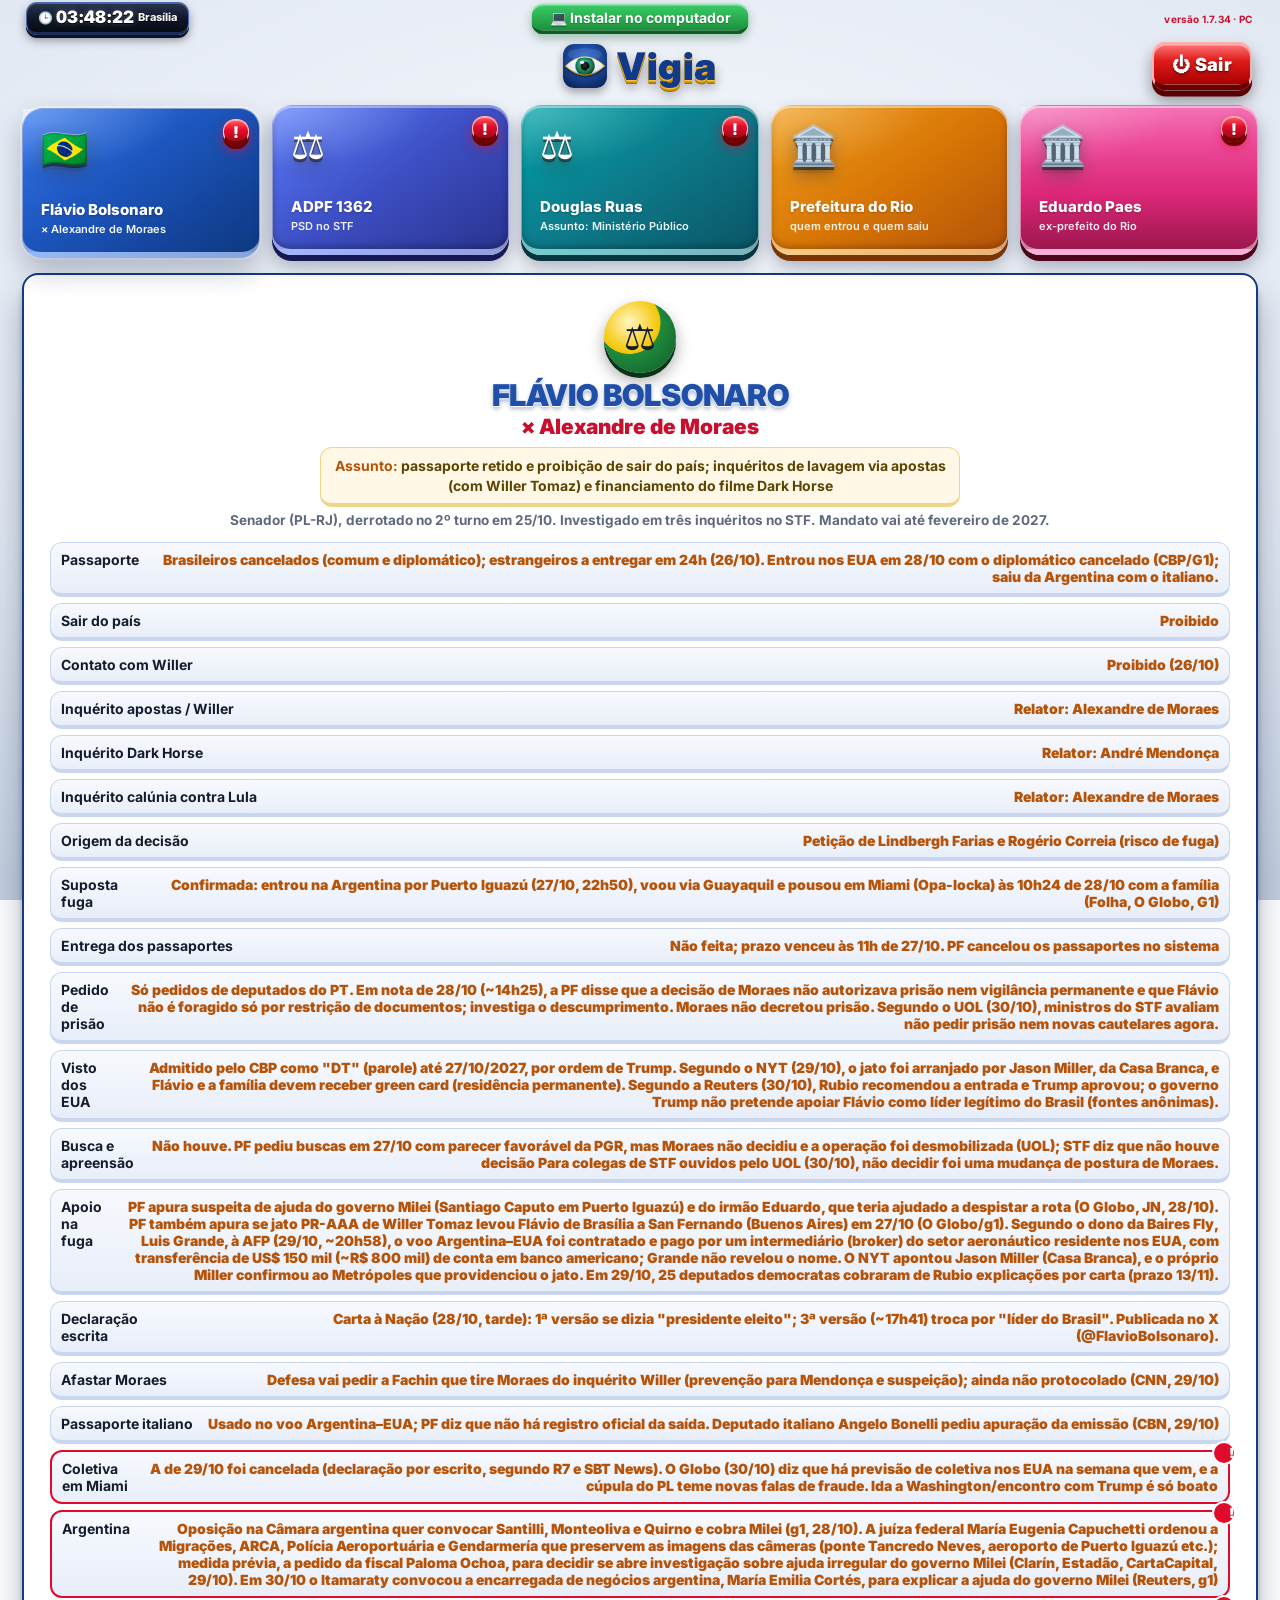
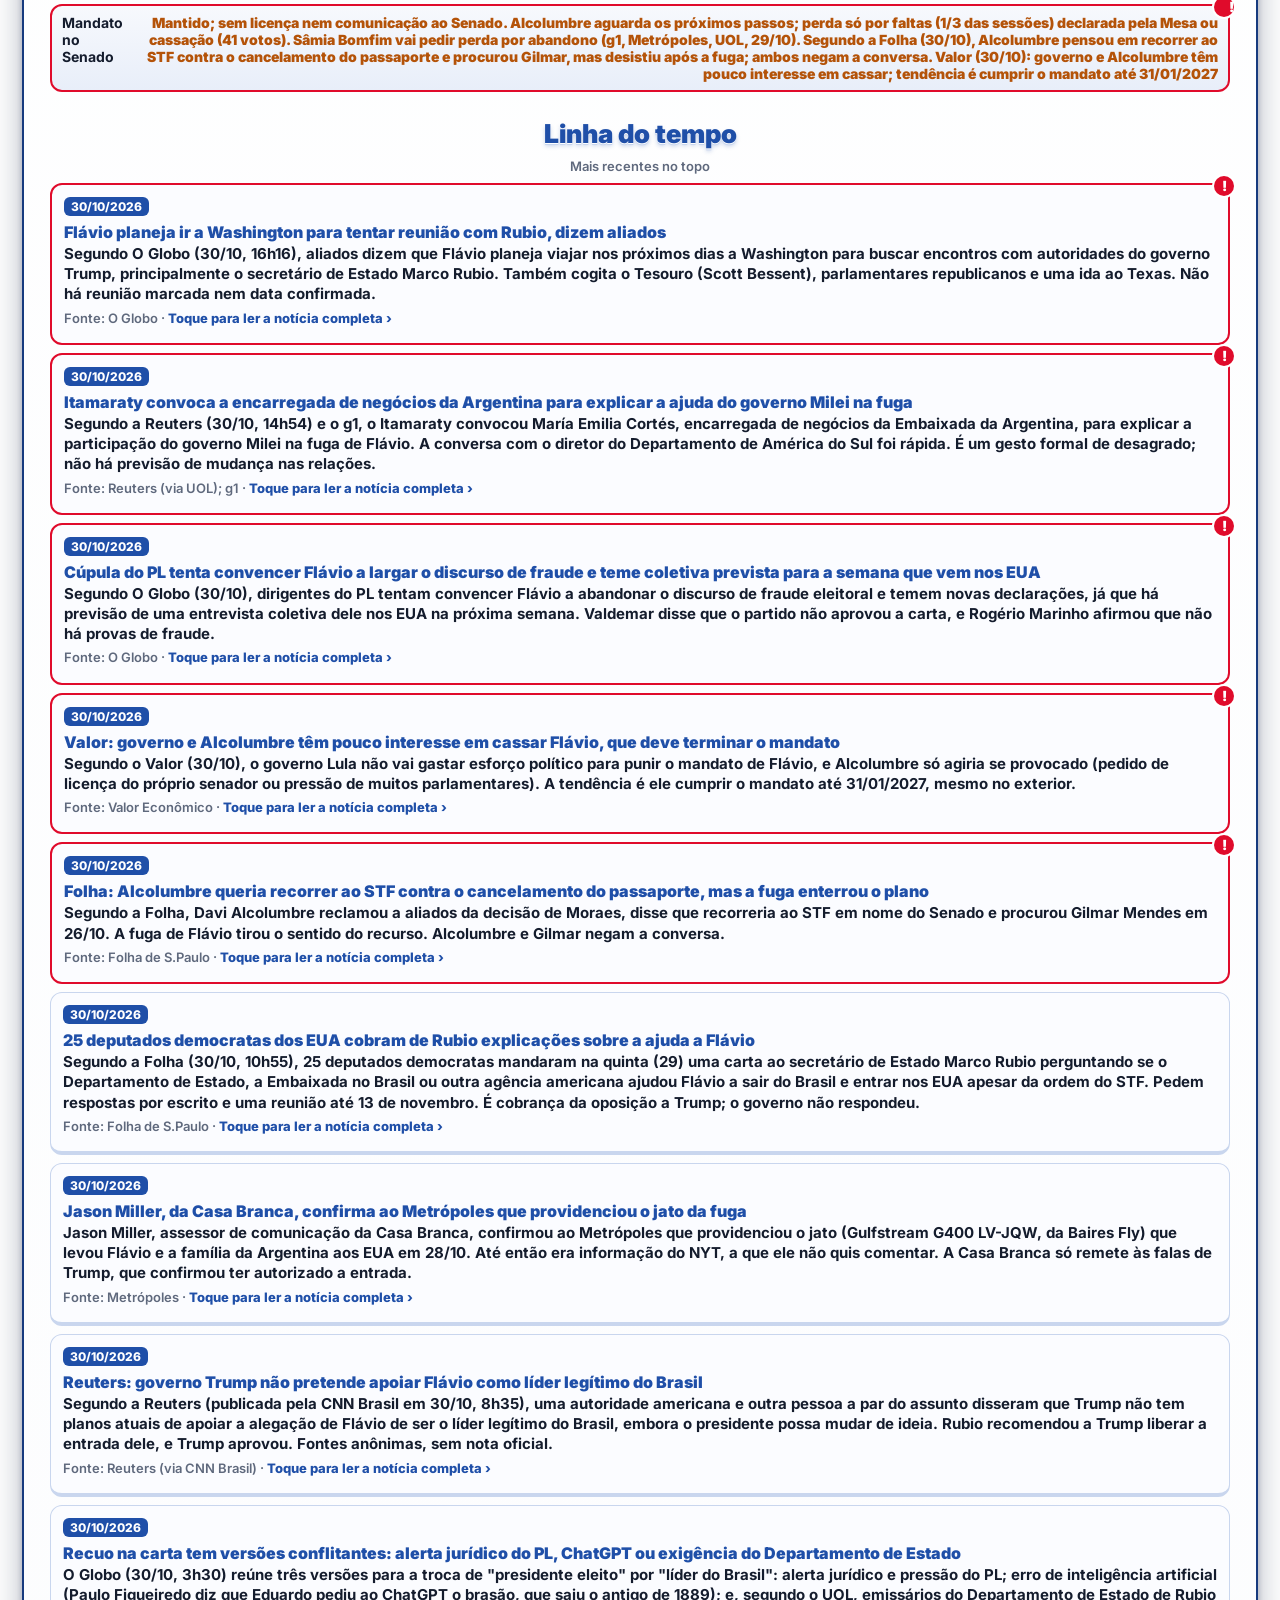
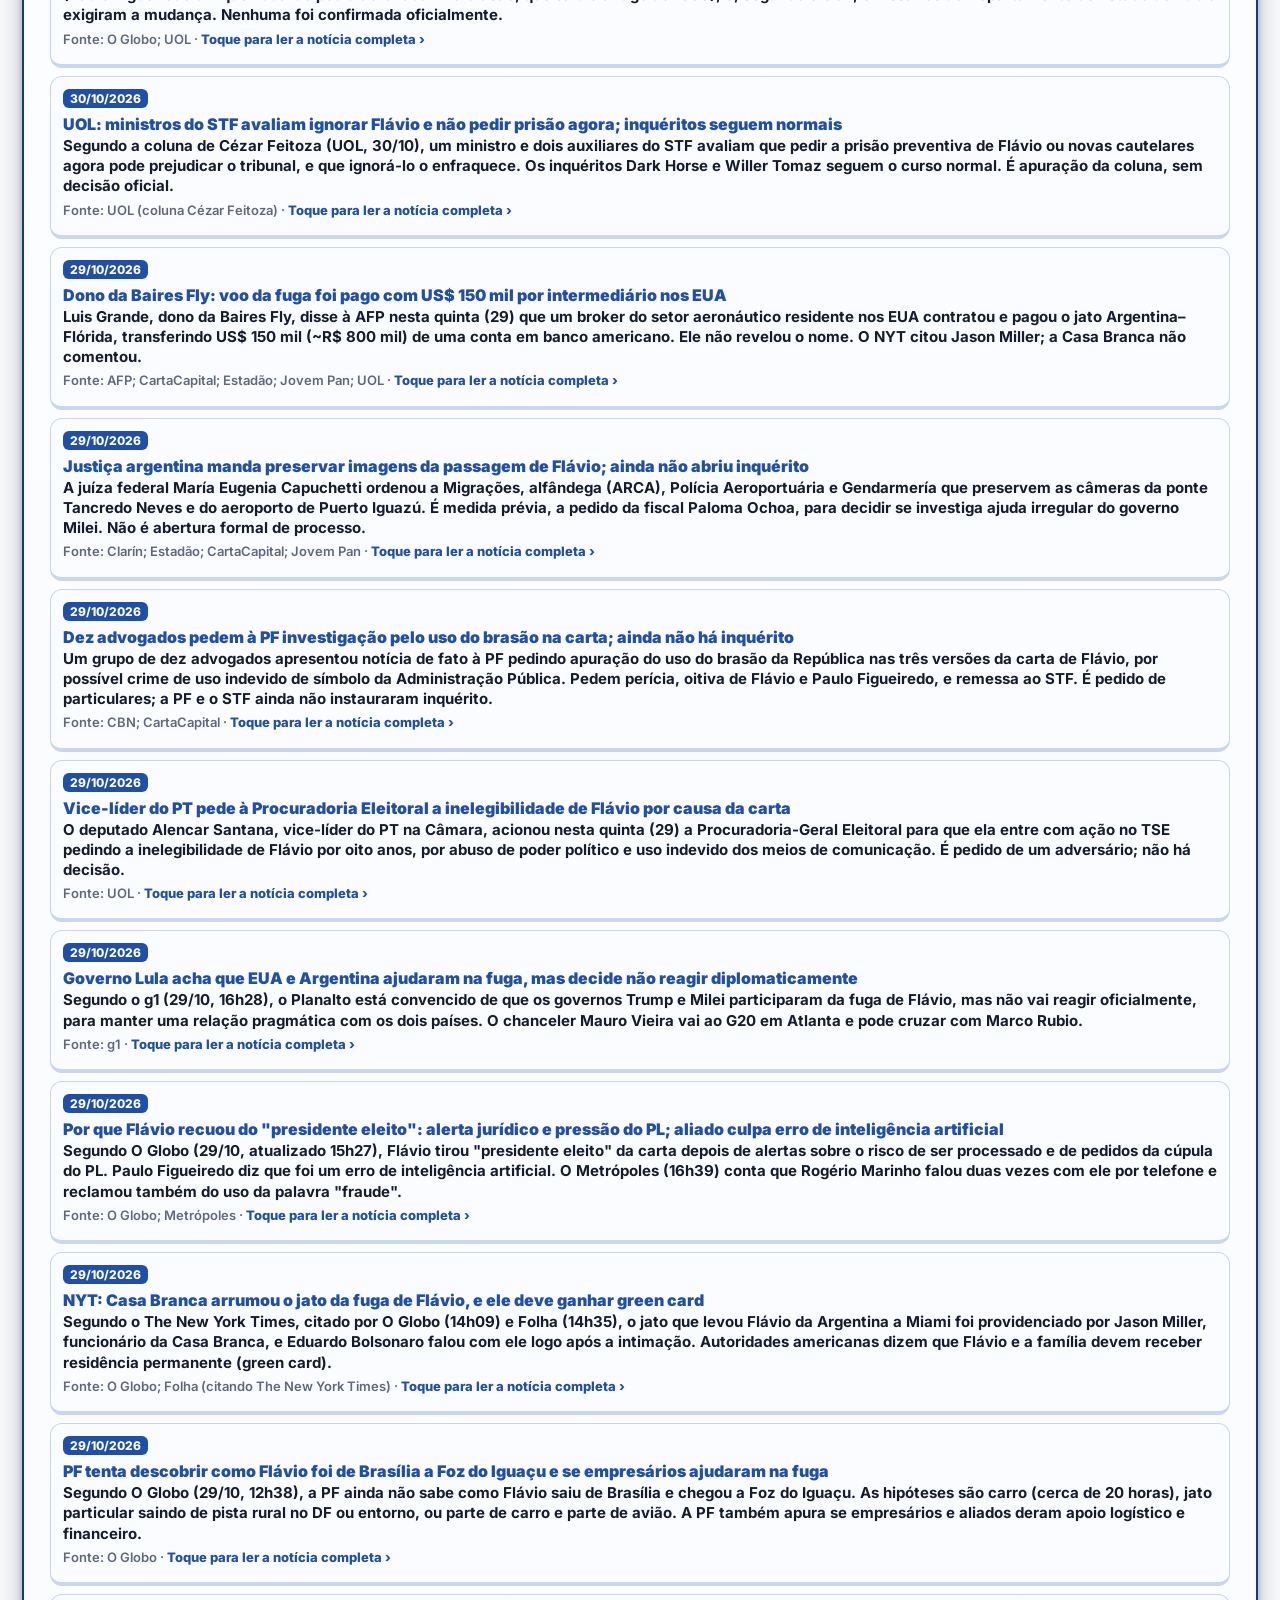
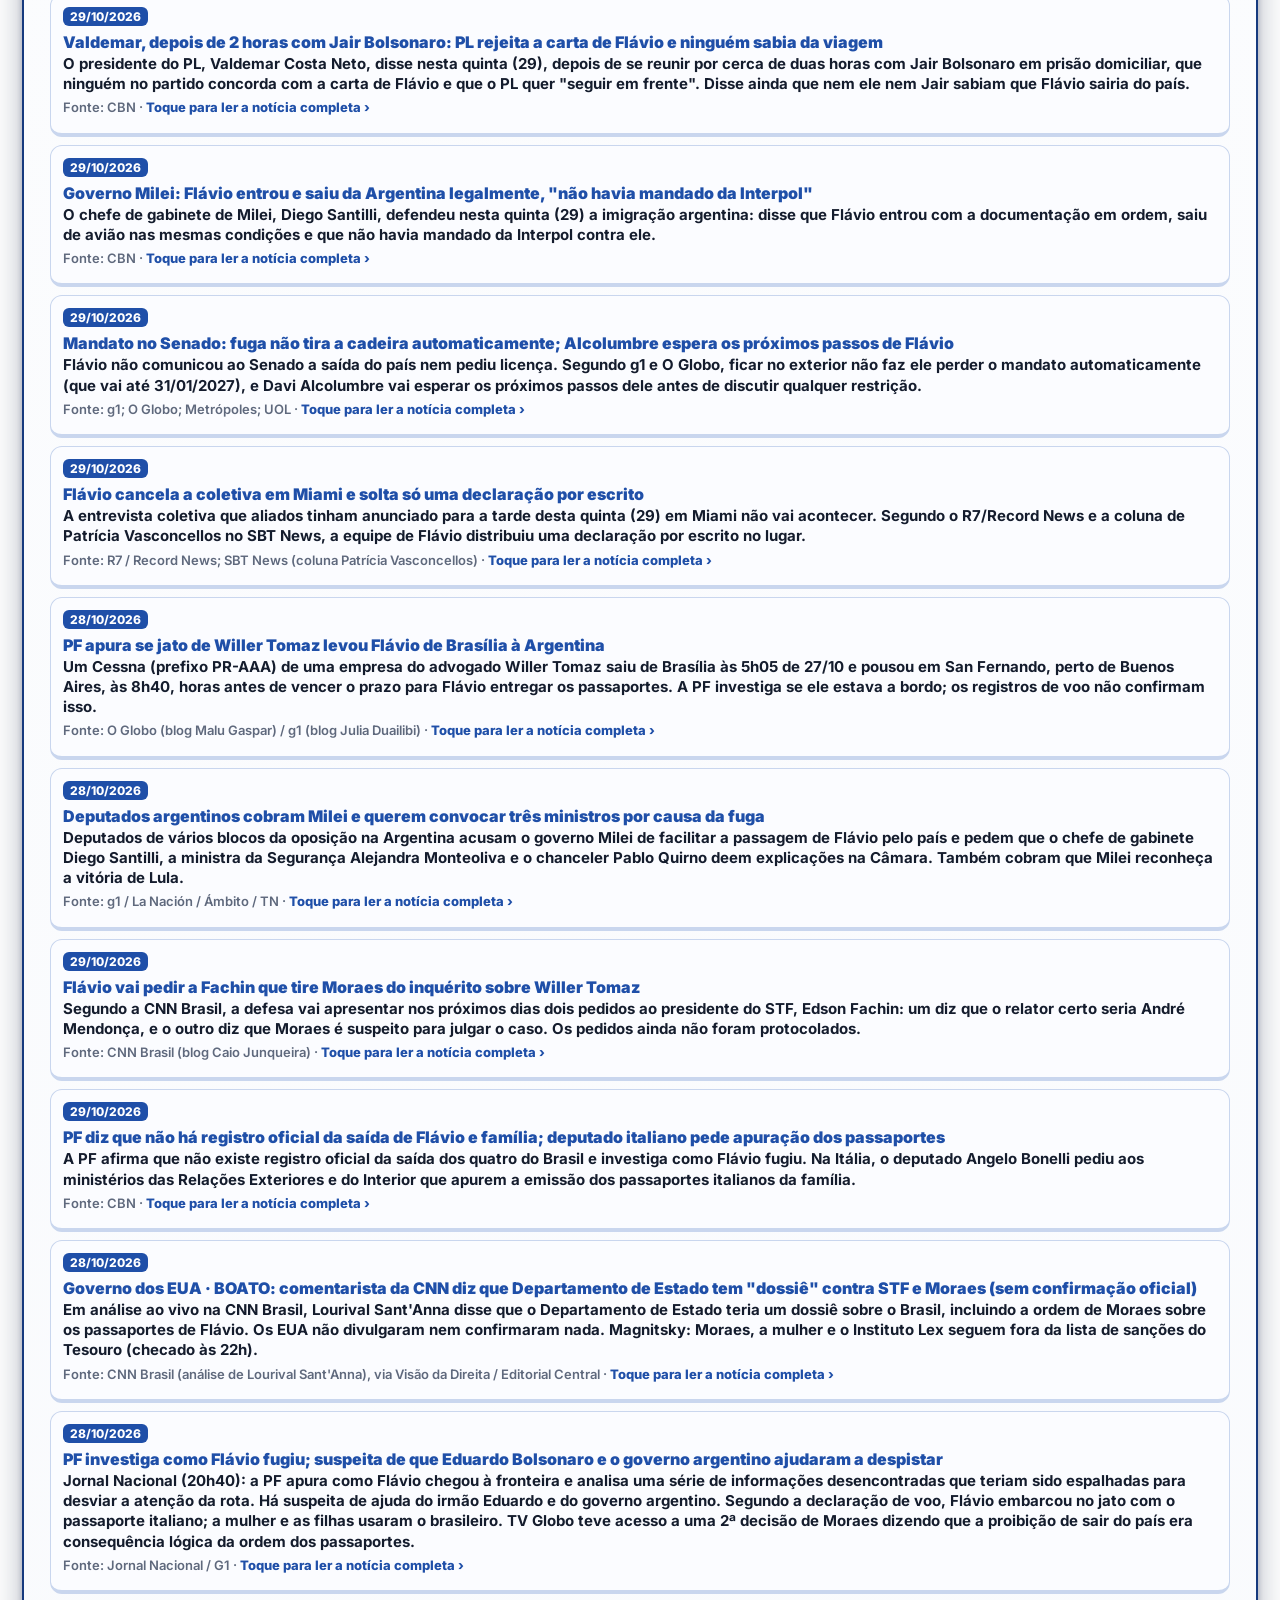
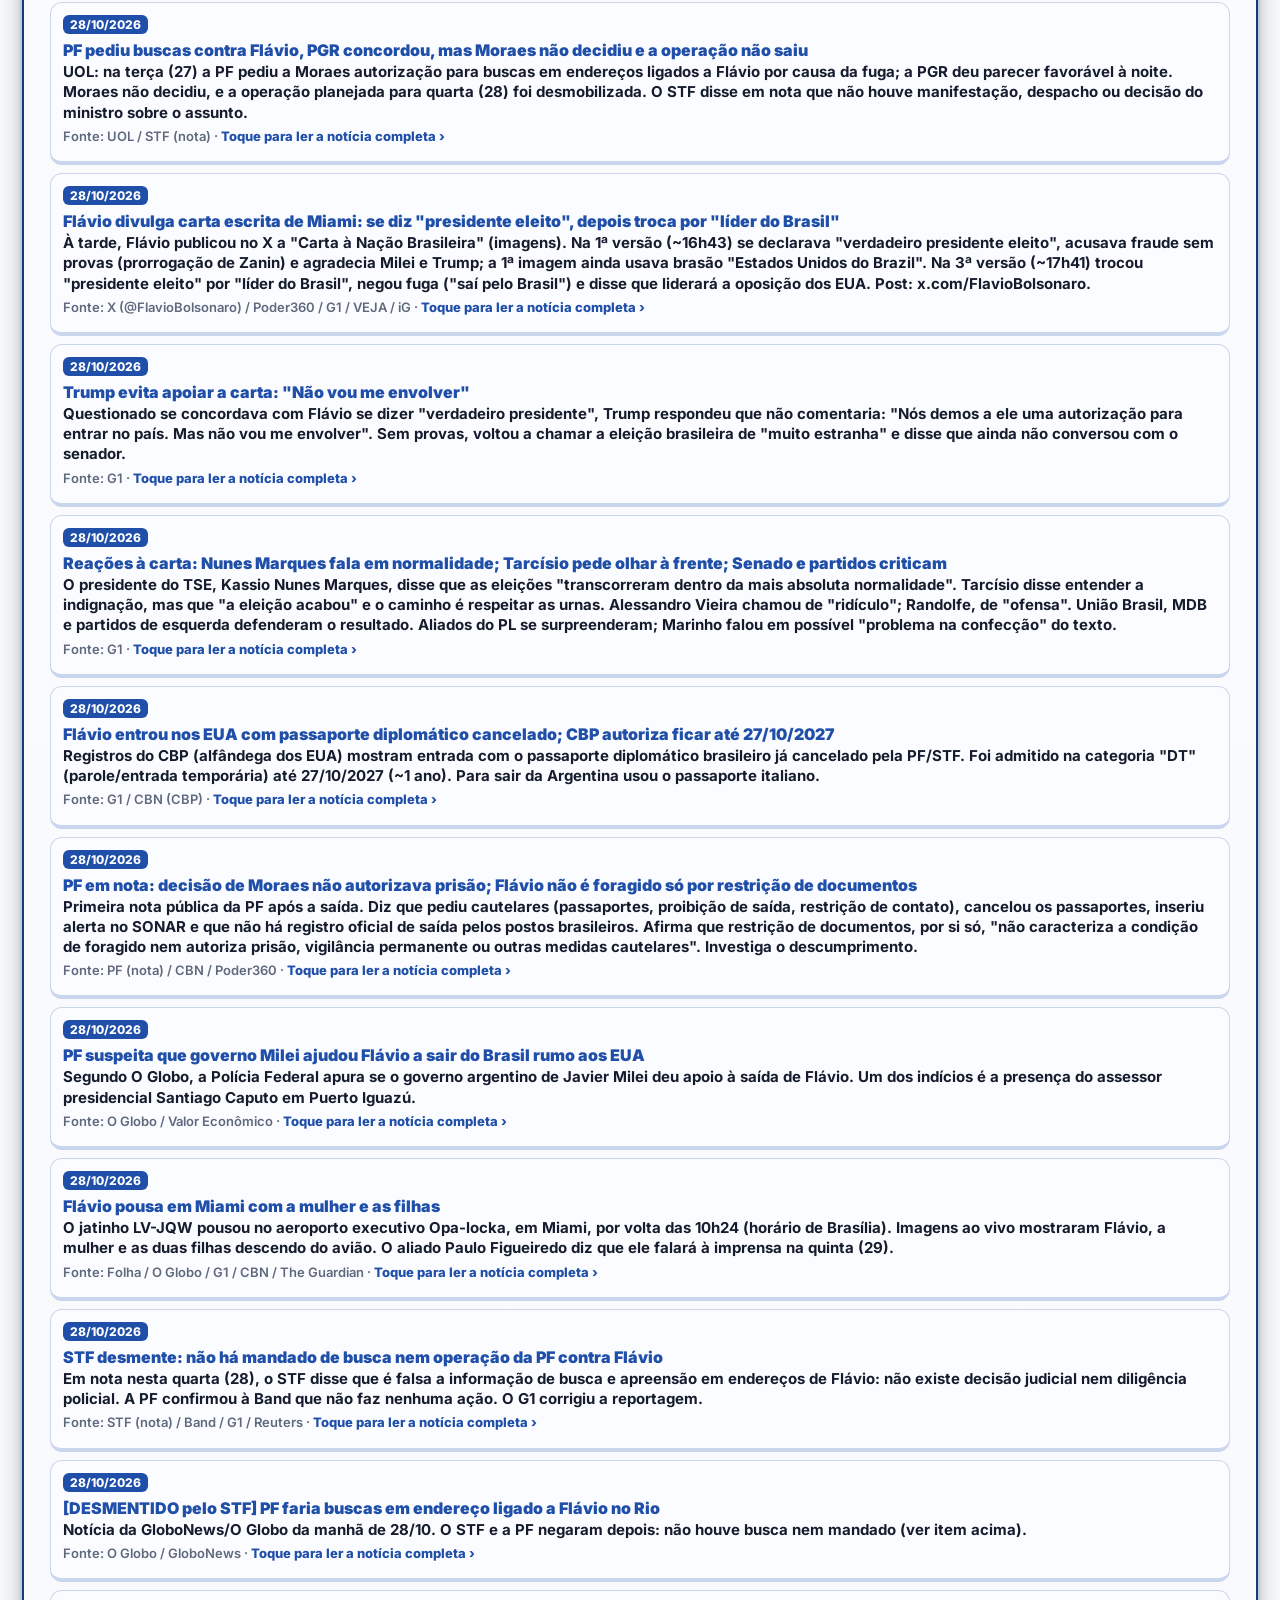
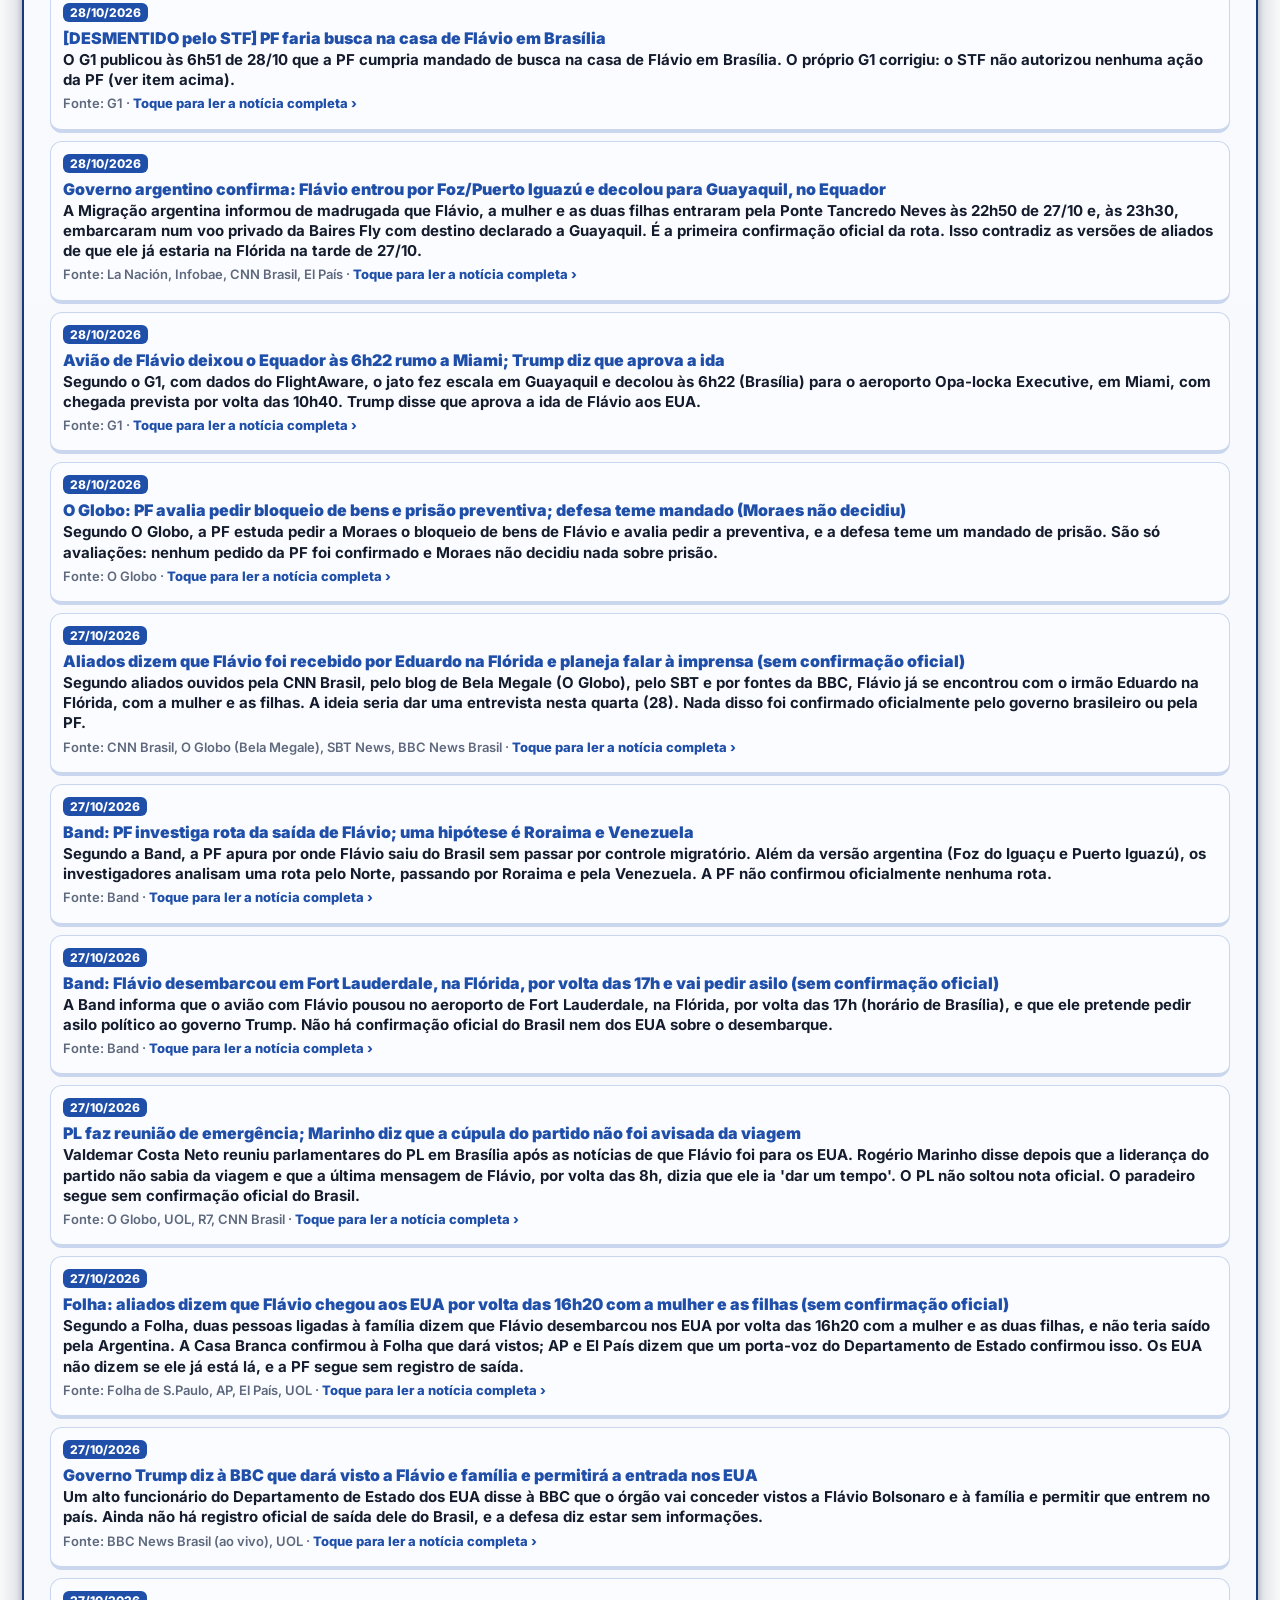
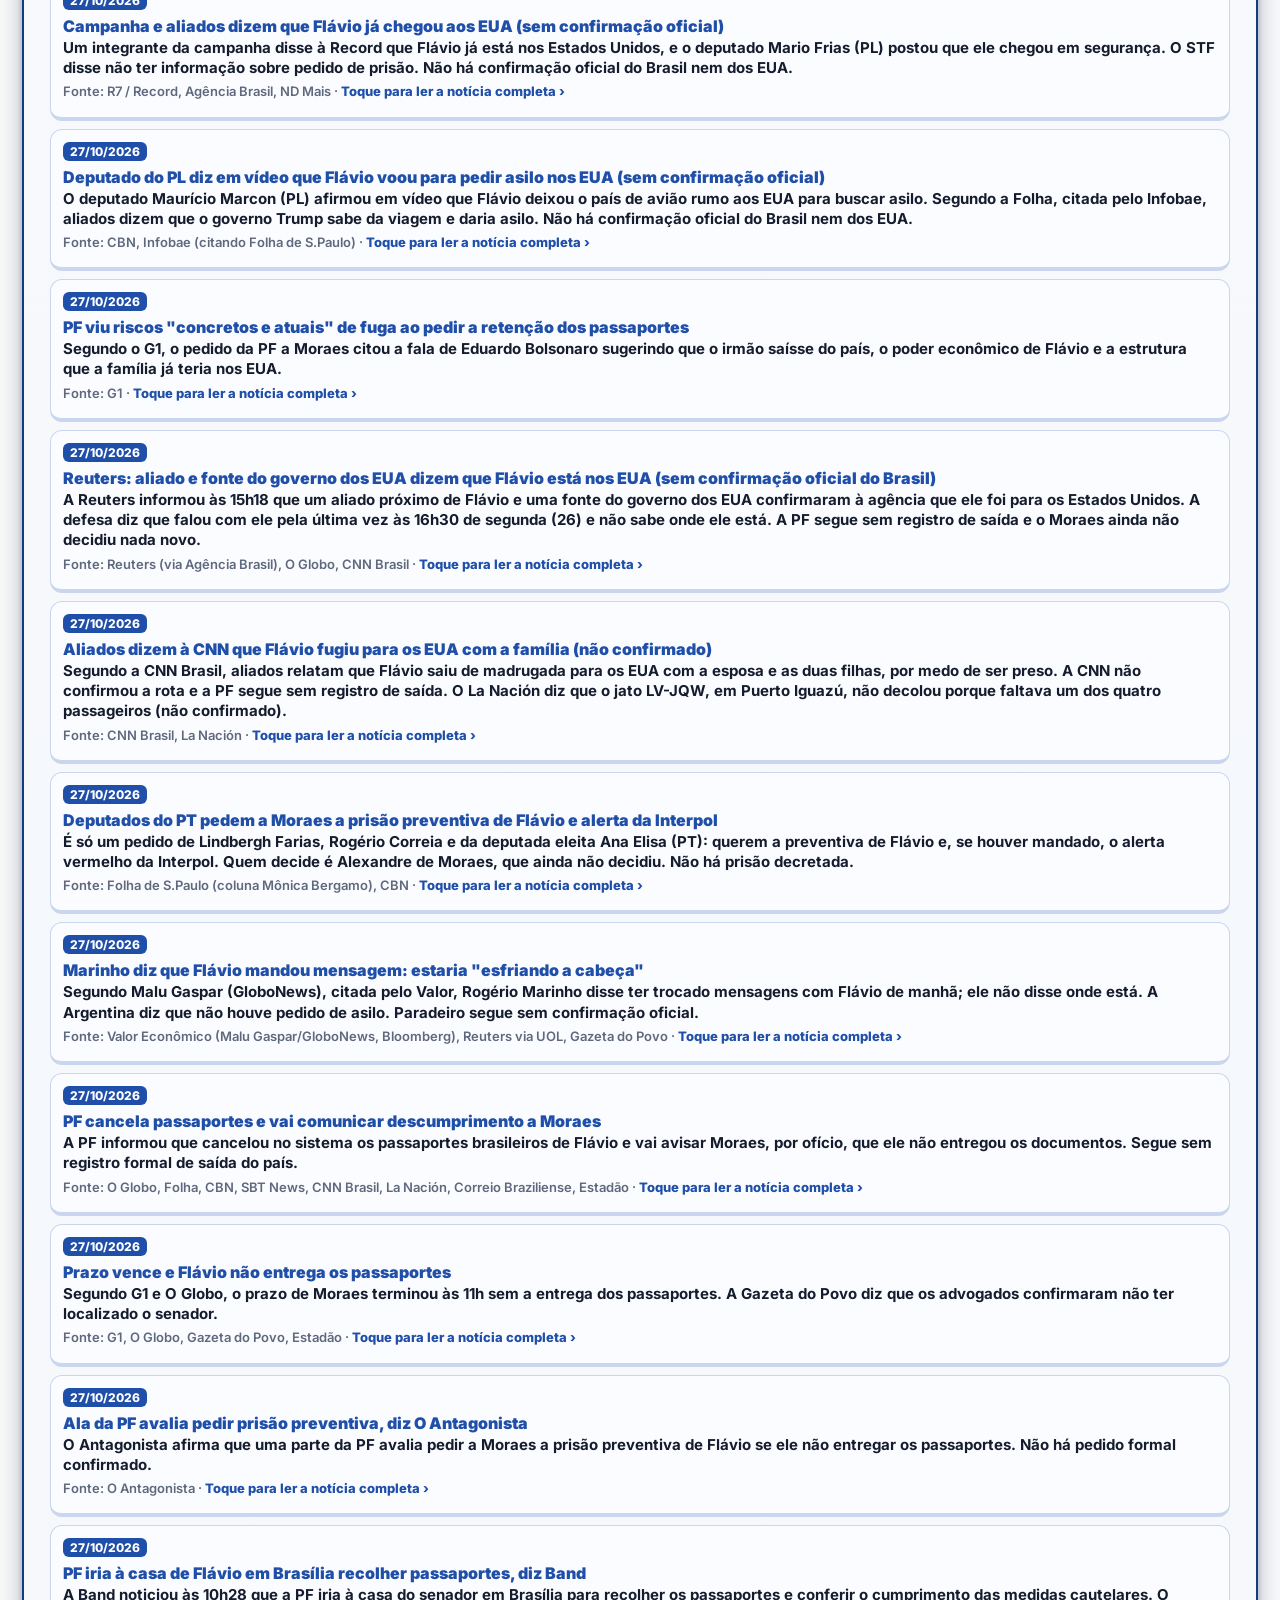
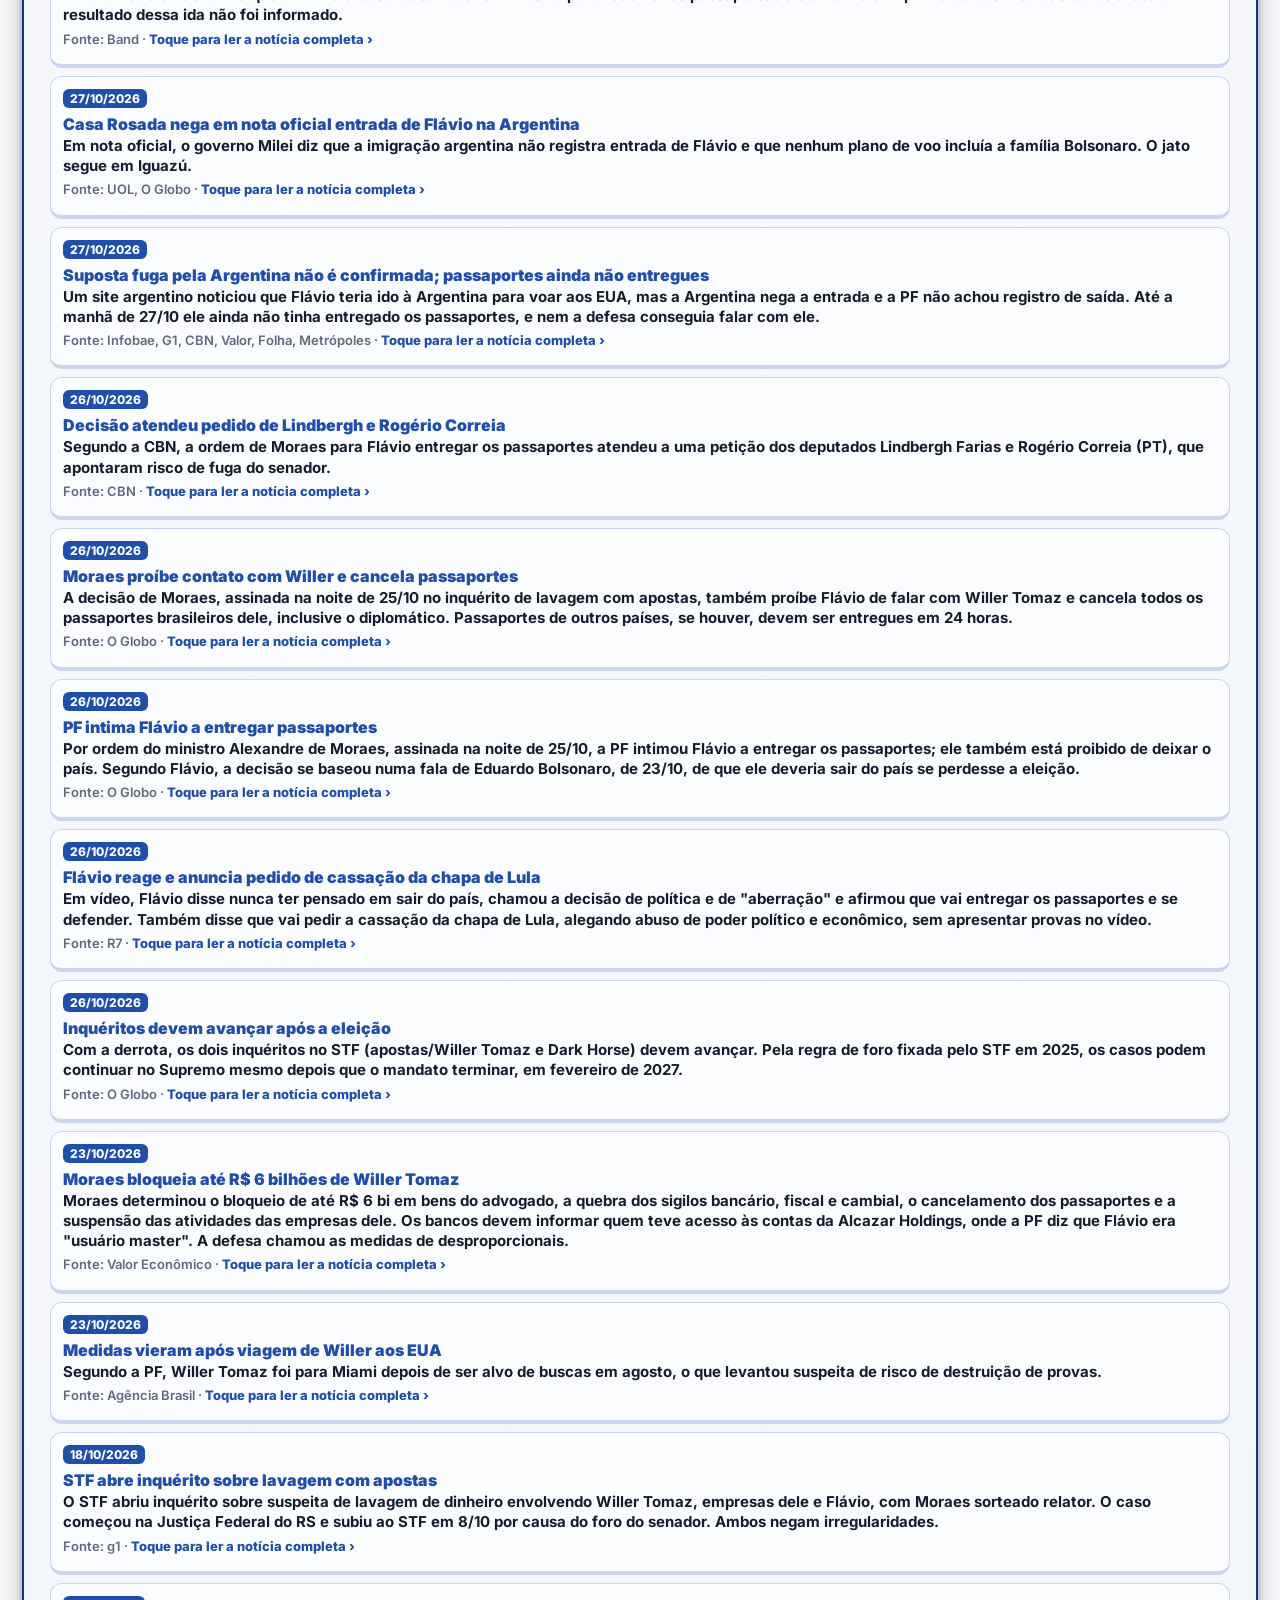
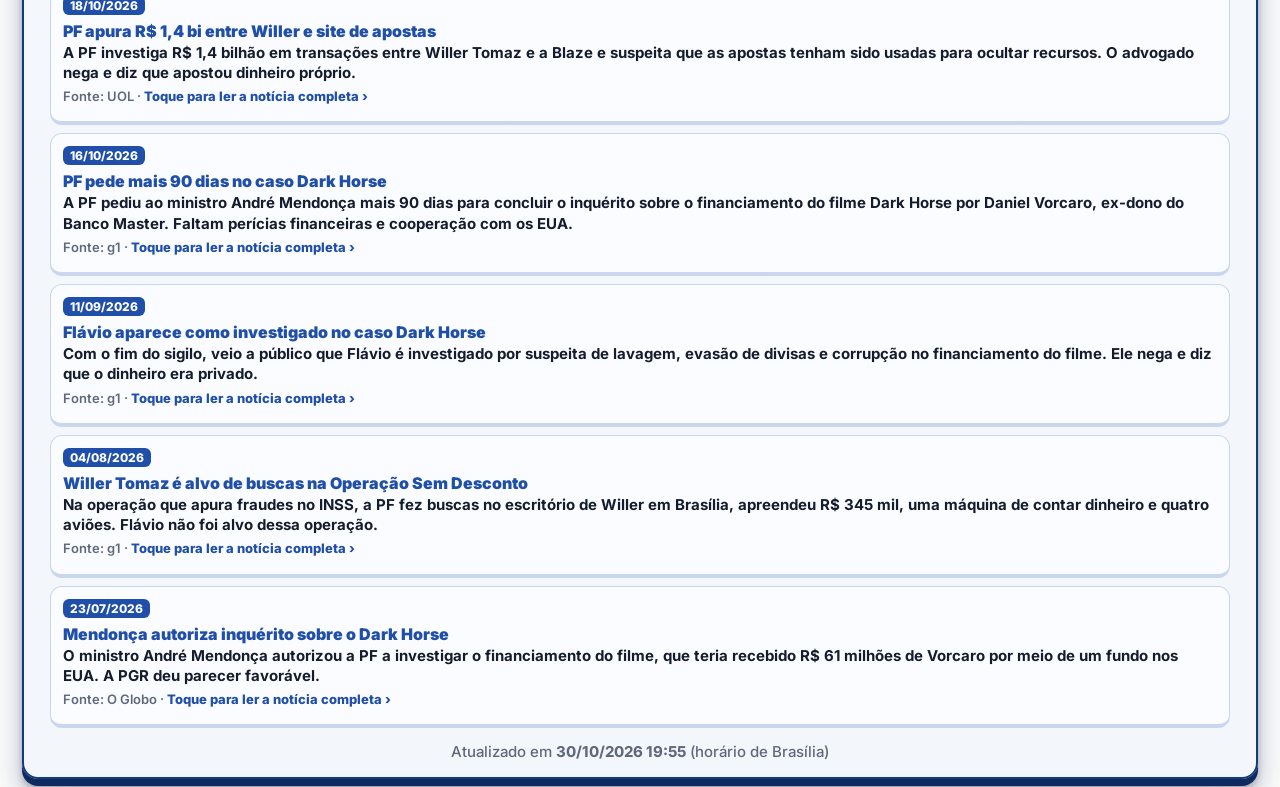
==== commit c88fc1e1: "nova aba Eduardo Paes" ====
--- a/pc/index.html
+++ b/pc/index.html
@@ -32,14 +32,15 @@
 <link href="https://fonts.googleapis.com/css2?family=Inter:wght@500;600;700;800;900&display=swap" rel="stylesheet">
 <link rel="stylesheet" href="style.css?v=100">
 <link rel="stylesheet" href="adpf.css?v=5">
-<link rel="stylesheet" href="/pc/pc.css?v=24">
+<link rel="stylesheet" href="/pc/pc.css?v=25">
 <link rel="stylesheet" href="flavio.css?v=4">
 <link rel="stylesheet" href="ruas.css?v=1">
 <link rel="stylesheet" href="prefeitura.css?v=1">
-<link rel="stylesheet" href="inv.css?v=17">
+<link rel="stylesheet" href="paes.css?v=1">
+<link rel="stylesheet" href="inv.css?v=18">
 <style id="nav4">/* Proposta A: cards grandes com gradiente */
 nav.nav{display:grid!important;grid-template-columns:1fr 1fr!important;gap:12px!important;background:transparent!important;box-shadow:none!important;border:0!important;padding:4px 6px 8px!important;border-radius:0!important;align-items:stretch!important}
-nav.nav a,nav.nav a.largo,nav.nav a.inteira,nav.nav a:last-child:nth-child(odd){grid-column:auto!important;width:auto!important;justify-self:stretch!important;position:relative;overflow:visible!important;display:flex!important;flex-direction:column!important;align-items:flex-start!important;justify-content:flex-end!important;text-align:left!important;min-height:132px!important;height:auto!important;padding:16px 14px 14px!important;border-radius:20px!important;border:1.5px solid rgba(255,255,255,.45)!important;border-bottom:6px solid rgba(0,0,0,.45)!important;border-bottom-width:1px!important;color:#fff!important;text-decoration:none!important;font-weight:800!important;font-size:15px!important;line-height:1.15!important;white-space:normal!important;text-shadow:0 1px 2px rgba(0,0,0,.25)!important;box-shadow:0 6px 0 rgba(0,0,0,.35),0 10px 18px rgba(13,27,58,.3),inset 0 2px 0 rgba(255,255,255,.4)!important;transition:transform .08s,box-shadow .08s,border-bottom-width .08s!important}
+nav.nav a,nav.nav a.largo,nav.nav a.inteira{grid-column:auto!important;width:auto!important;justify-self:stretch!important;position:relative;overflow:visible!important;display:flex!important;flex-direction:column!important;align-items:flex-start!important;justify-content:flex-end!important;text-align:left!important;min-height:132px!important;height:auto!important;padding:16px 14px 14px!important;border-radius:20px!important;border:1.5px solid rgba(255,255,255,.45)!important;border-bottom:6px solid rgba(0,0,0,.45)!important;border-bottom-width:1px!important;color:#fff!important;text-decoration:none!important;font-weight:800!important;font-size:15px!important;line-height:1.15!important;white-space:normal!important;text-shadow:0 1px 2px rgba(0,0,0,.25)!important;box-shadow:0 6px 0 rgba(0,0,0,.35),0 10px 18px rgba(13,27,58,.3),inset 0 2px 0 rgba(255,255,255,.4)!important;transition:transform .08s,box-shadow .08s,border-bottom-width .08s!important}
 nav.nav a::before{content:"";position:absolute;inset:0;background:radial-gradient(120% 80% at 0% 0%,rgba(255,255,255,.28),transparent 55%);pointer-events:none}
 nav.nav a.n1{background:linear-gradient(145deg,#2f6fe0 0%,#1a4fb0 48%,#0d357a 100%)!important}
 nav.nav a.n2{background:linear-gradient(145deg,#5b7cfa 0%,#3d4fc4 50%,#2a338f 100%)!important}
@@ -53,15 +54,16 @@
 nav.nav a small .ass-d{font-style:normal;background:none!important;-webkit-background-clip:unset!important;background-clip:unset!important;color:rgba(255,255,255,.95)!important;text-shadow:none!important}
 nav.nav a .fb-ico,nav.nav a .adpf-ico{display:none!important}
 nav.nav a .ponto{top:10px!important;right:10px!important;min-width:22px;height:22px;line-height:22px;font-size:14px;border-radius:11px;box-shadow:0 0 0 3px rgba(255,255,255,.45),0 4px 12px rgba(224,11,43,.5)!important}
-nav.nav a:active{transform:translateY(4px)!important;border-bottom-width:2px!important;box-shadow:0 1px 0 rgba(0,0,0,.35),inset 0 3px 8px rgba(0,0,0,.35)!important}nav.nav a .nav-ico{filter:drop-shadow(0 2px 0 rgba(0,0,0,.35)) drop-shadow(0 4px 6px rgba(0,0,0,.3));text-shadow:0 3px 0 rgba(0,0,0,.25)}nav.nav a .ponto{background:linear-gradient(180deg,#ff5a5a,#e00b2b 45%,#a00818)!important;border:1.5px solid #ffb4b4!important;border-bottom:3px solid #6e0000!important;box-shadow:0 3px 0 #6e0000,0 5px 10px rgba(224,11,43,.5),inset 0 1px 0 rgba(255,255,255,.5)!important}</style>
+nav.nav a:active{transform:translateY(4px)!important;border-bottom-width:2px!important;box-shadow:0 1px 0 rgba(0,0,0,.35),inset 0 3px 8px rgba(0,0,0,.35)!important}nav.nav a .nav-ico{filter:drop-shadow(0 2px 0 rgba(0,0,0,.35)) drop-shadow(0 4px 6px rgba(0,0,0,.3));text-shadow:0 3px 0 rgba(0,0,0,.25)}nav.nav a .ponto{background:linear-gradient(180deg,#ff5a5a,#e00b2b 45%,#a00818)!important;border:1.5px solid #ffb4b4!important;border-bottom:3px solid #6e0000!important;box-shadow:0 3px 0 #6e0000,0 5px 10px rgba(224,11,43,.5),inset 0 1px 0 rgba(255,255,255,.5)!important}nav.nav a.n5{background:linear-gradient(180deg,#f472b6 0%,#ec4899 28%,#db2777 62%,#9d174d 100%)!important;border-color:#fbcfe8!important;border-bottom-color:#4c0519!important;box-shadow:0 6px 0 #4c0519,0 10px 18px rgba(13,27,58,.35),inset 0 2px 0 rgba(255,255,255,.45),inset 0 -3px 6px rgba(0,0,0,.22)!important}nav.nav a:last-child:nth-child(odd){grid-column:1/-1!important;justify-self:center!important;width:min(100%,calc(50% - 6px))!important}</style>
 <style id="vigiacab">.vg-cab{display:flex;align-items:center;justify-content:center;gap:10px;margin:8px 0 10px}.vg-cab img{width:44px;height:44px;border-radius:11px;box-shadow:0 4px 10px rgba(0,0,0,.35)}.vg-cab b{font:900 28px Inter,system-ui,sans-serif;letter-spacing:.5px;color:#0b2257;text-shadow:0 2px 0 #c98a00,0 4px 6px rgba(0,0,0,.25)}</style>
 <style id="sairbtn">.vg-cab{position:relative}.vg-sair{position:absolute;right:6px;top:50%;transform:translateY(-50%);background:linear-gradient(#ff5a5a,#c00);color:#fff;border:0;border-radius:14px;padding:11px 18px;font:800 18px Inter,system-ui,sans-serif;box-shadow:0 4px 0 #7a0000,0 6px 10px rgba(0,0,0,.35);cursor:pointer}.vg-sair:active{transform:translateY(calc(-50% + 3px));box-shadow:0 1px 0 #7a0000}#telaSair{position:fixed;inset:0;z-index:99999;background:#0b0f1a;color:#fff;display:flex;flex-direction:column;align-items:center;justify-content:center;text-align:center;padding:30px;font-family:Inter,system-ui,sans-serif}#telaSair h2{font-size:30px;margin:14px 0}#telaSair p{color:#cbd5e1;font-size:16px;max-width:420px;line-height:1.45}#telaSair small{margin-top:28px;color:#94a3b8}</style>
 </head>
 <body class="pc">
-<div class="versao-app"><span class="relogio" id="relogio" title="Hora local · horário de Brasília">🕒 <b id="relogioH">--:--:--</b> <small>Brasília</small></span><span class="ver-txt">versão 1.7.33 · PC</span></div>
+<div class="versao-app"><span class="relogio" id="relogio" title="Hora local · horário de Brasília">🕒 <b id="relogioH">--:--:--</b> <small>Brasília</small></span><span class="ver-txt">versão 1.7.34 · PC</span></div>
 <div class="vg-cab"><img src="icons/olho-logo.png?v=4" alt="" width="44" height="44"><b>Vigia</b><button class="vg-sair" id="btnSair" aria-label="Sair do app">⏻ Sair</button></div>
 <nav class="nav" id="nav">
   <b class="ponto" id="pontoPesq" hidden style="display:none"></b><b class="ponto" id="pontoAnal" hidden style="display:none"></b><b class="ponto" id="pontoProx" hidden style="display:none"></b><b class="ponto" id="pontoConf" hidden style="display:none"></b><a href="#flavio" data-aba="flavio" class="nc n1"><span class="nav-ico" aria-hidden="true">🇧🇷</span><span class="nav-lab">Flávio Bolsonaro</span><b class="ponto" id="pontoFlavio" hidden title="novidade no caso Flávio">!</b><small>× Alexandre de Moraes</small></a><a href="#adpf" data-aba="adpf" class="nc n2"><span class="nav-ico" aria-hidden="true">⚖️</span><img src="icons/balanca-192.png" alt="" class="adpf-ico"><span class="nav-lab">ADPF 1362</span><b class="ponto" id="pontoAdpf" hidden title="novidade na ADPF">!</b><small>PSD no STF</small></a><a href="#ruas" data-aba="ruas" class="nc n3"><span class="nav-ico" aria-hidden="true">⚖️</span><span class="nav-lab">Douglas Ruas</span><b class="ponto" id="pontoRuas" hidden title="novidade no caso Ruas">!</b><small><i class="ass-d">Assunto:</i> Ministério Público</small></a><a href="#prefeitura" data-aba="prefeitura" class="nc n4"><span class="nav-ico" aria-hidden="true">🏛️</span><span class="nav-lab">Prefeitura do Rio</span><b class="ponto" id="pontoPrefeitura" hidden title="novidade na Prefeitura do Rio">!</b><small>quem entrou e quem saiu</small></a>
+<a href="#paes" data-aba="paes" class="nc n5"><span class="nav-ico" aria-hidden="true">🏛️</span><span class="nav-lab">Eduardo Paes</span><b class="ponto" id="pontoPaes" hidden title="novidade no caso Paes">!</b><small>ex-prefeito do Rio</small></a>
 </nav>
 <div class="inst" id="inst" hidden>
   <button class="inst-btn" id="btnInst">📲 Instalar app <small>ícone na tela do celular</small></button>
@@ -225,6 +227,21 @@
  <div class="rod" id="pfAtu">Carregando…</div>
 </main>
 
+<main class="quadro aba" id="aba-paes" hidden>
+ <div class="pa-topo">
+  <div class="pa-logo">🏛️</div>
+  <h1 style="font-size:clamp(20px,6.4vw,30px)">EDUARDO PAES</h1>
+  <div class="pa-contra" id="paContra">× Justiça Eleitoral · MPRJ · STF</div>
+  <div class="pa-assunto" id="paAss"></div>
+  <div class="subt" id="paRes"></div>
+  <h2 class="tit" style="margin-top:14px">Processos</h2>
+  <div class="st" id="paSt"></div>
+ </div>
+ <h2 class="tit">Notícias</h2><p class="nota">Mais recentes no topo · jornais, revistas, colunas e TV</p><div id="paLin"></div>
+ <div class="rod" id="paAtu">Carregando…</div>
+</main>
+
+
 <div class="sheet-fundo" id="sheet" hidden>
   <div class="sheet" role="dialog" aria-modal="true" aria-labelledby="sheetT">
     <button class="sheet-x" id="sheetX" aria-label="Fechar">×</button>
@@ -234,12 +251,13 @@
 </div>
 
 <script src="/pc/pc.js?v=9"></script>
-<script src="app.js?v=106"></script>
+<script src="app.js?v=107"></script>
 <script src="adpf.js?v=9"></script>
-<script src="flavio.js?v=10"></script>
+<script src="flavio.js?v=11"></script>
 <script src="ruas.js?v=6"></script>
 <script src="prefeitura.js?v=1"></script>
-<script src="inv.js?v=4"></script>
+<script src="paes.js?v=1"></script>
+<script src="inv.js?v=5"></script>
 <div id="telaSair" hidden style="display:none"><img src="icons/olho-logo.png?v=4" width="72" height="72" alt="" style="border-radius:16px"><h2>App encerrado</h2><p><b>iPhone:</b> deslize de baixo para cima e arraste o Vigia para cima para fechar.<br><b>Android:</b> toque no botão de apps recentes e deslize o Vigia para fechar.</p><small>Toque na tela para voltar</small></div>
 <script>(function(){var b=document.getElementById('btnSair'),t=document.getElementById('telaSair');b.onclick=function(){try{window.close()}catch(e){}setTimeout(function(){if(!window.closed){t.hidden=false;t.style.display='flex'}},300)};t.onclick=function(){t.hidden=true;t.style.display='none'}})();</script>
 </body>
--- a/pc/pc.css
+++ b/pc/pc.css
@@ -147,3 +147,19 @@
 body.pc nav.nav a.nc:active,body.pc nav.nav a.n1:active,body.pc nav.nav a.n2:active,body.pc nav.nav a.n3:active,body.pc nav.nav a.n4:active{
   transform:translateY(5px)!important;border-bottom-width:2px!important
 }
+
+
+/* ===== 5 botões no PC (inclui Eduardo Paes) ===== */
+body.pc nav.nav{grid-template-columns:repeat(5,minmax(0,1fr))!important;gap:12px!important}
+body.pc nav.nav a:last-child:nth-child(odd){grid-column:auto!important;justify-self:stretch!important;width:auto!important}
+body.pc nav.nav a.nc,body.pc nav.nav a.n1,body.pc nav.nav a.n2,body.pc nav.nav a.n3,body.pc nav.nav a.n4,body.pc nav.nav a.n5{
+  min-height:150px!important;border-bottom-width:7px!important;border-radius:20px!important
+}
+body.pc nav.nav a.n5{
+  background:linear-gradient(180deg,#f472b6 0%,#ec4899 28%,#db2777 62%,#9d174d 100%)!important;
+  border-color:#fbcfe8!important;border-bottom-color:#4c0519!important;
+  box-shadow:0 6px 0 #4c0519,0 10px 18px rgba(13,27,58,.35),inset 0 2px 0 rgba(255,255,255,.45)!important
+}
+body.pc nav.nav a.n5:active{transform:translateY(5px)!important;border-bottom-width:2px!important}
+body.pc nav.nav a .nav-lab{font-size:15px!important}
+body.pc nav.nav a small{font-size:11px!important}
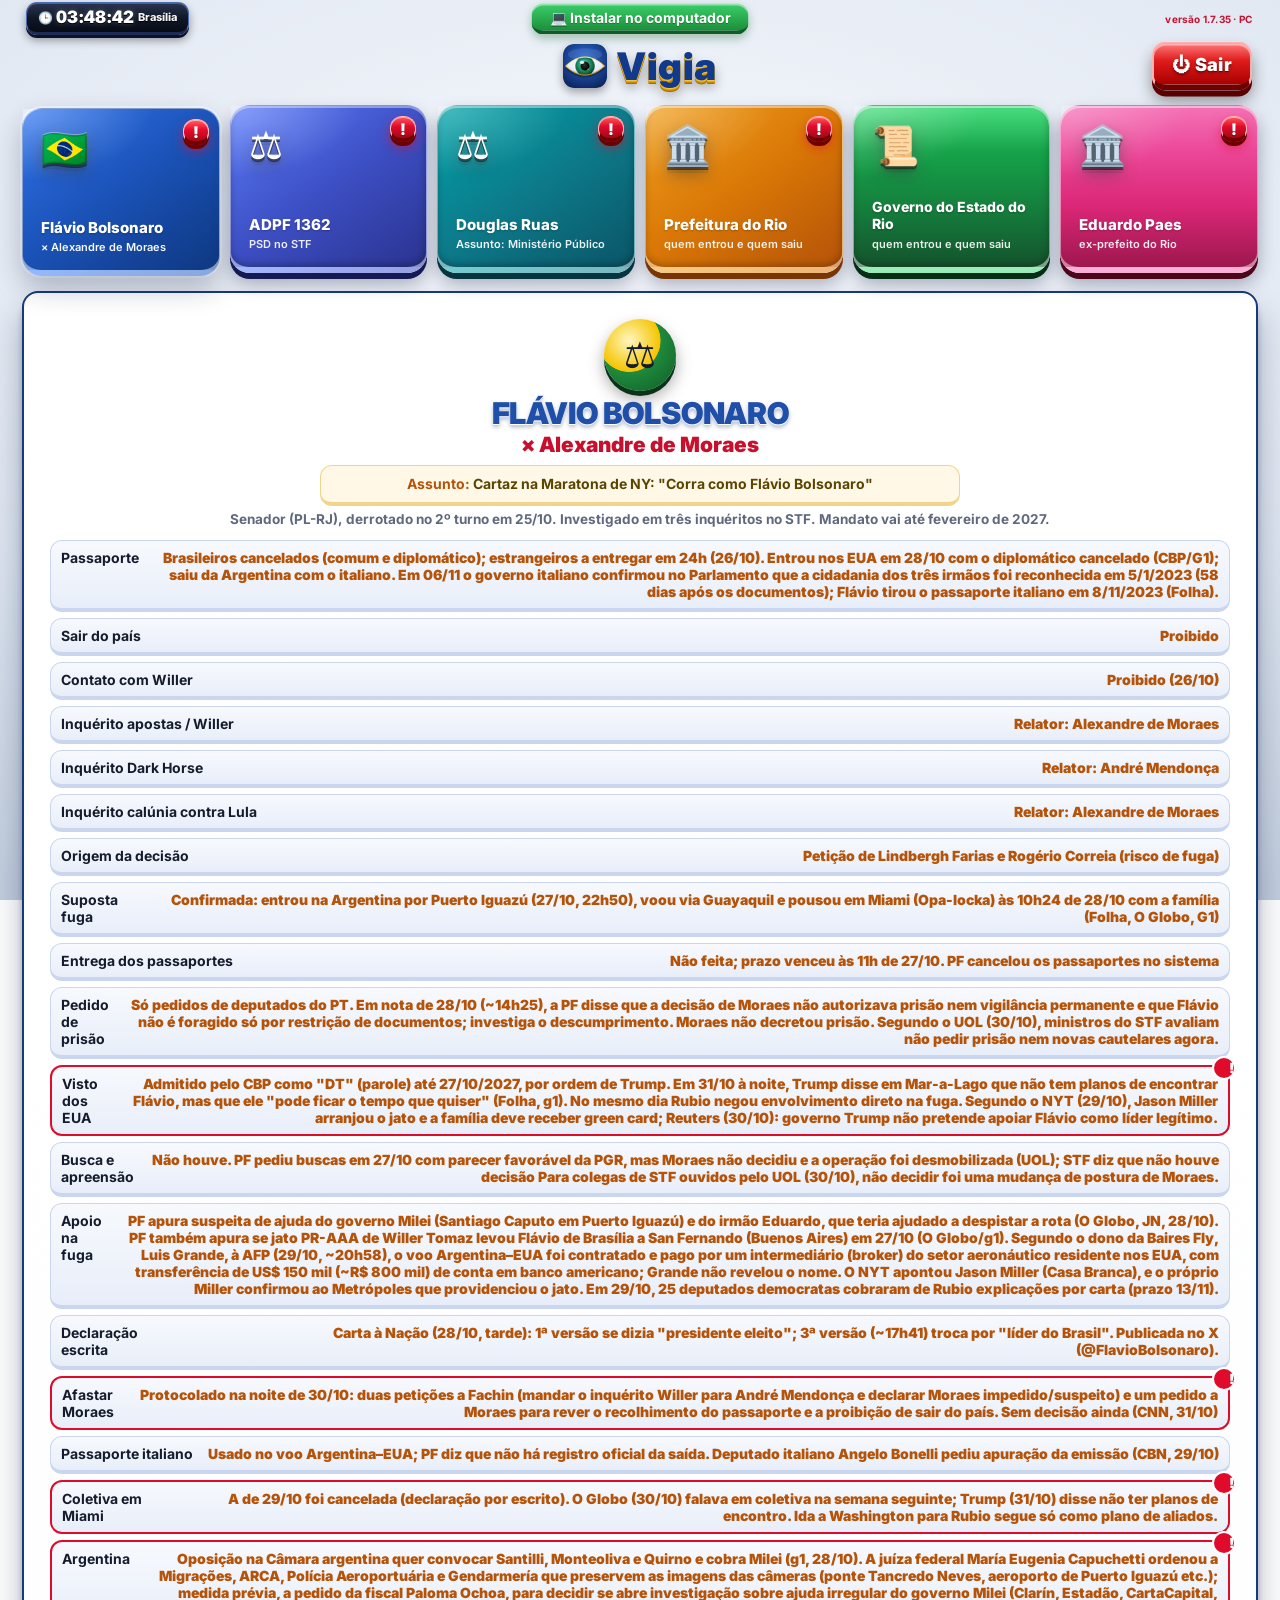
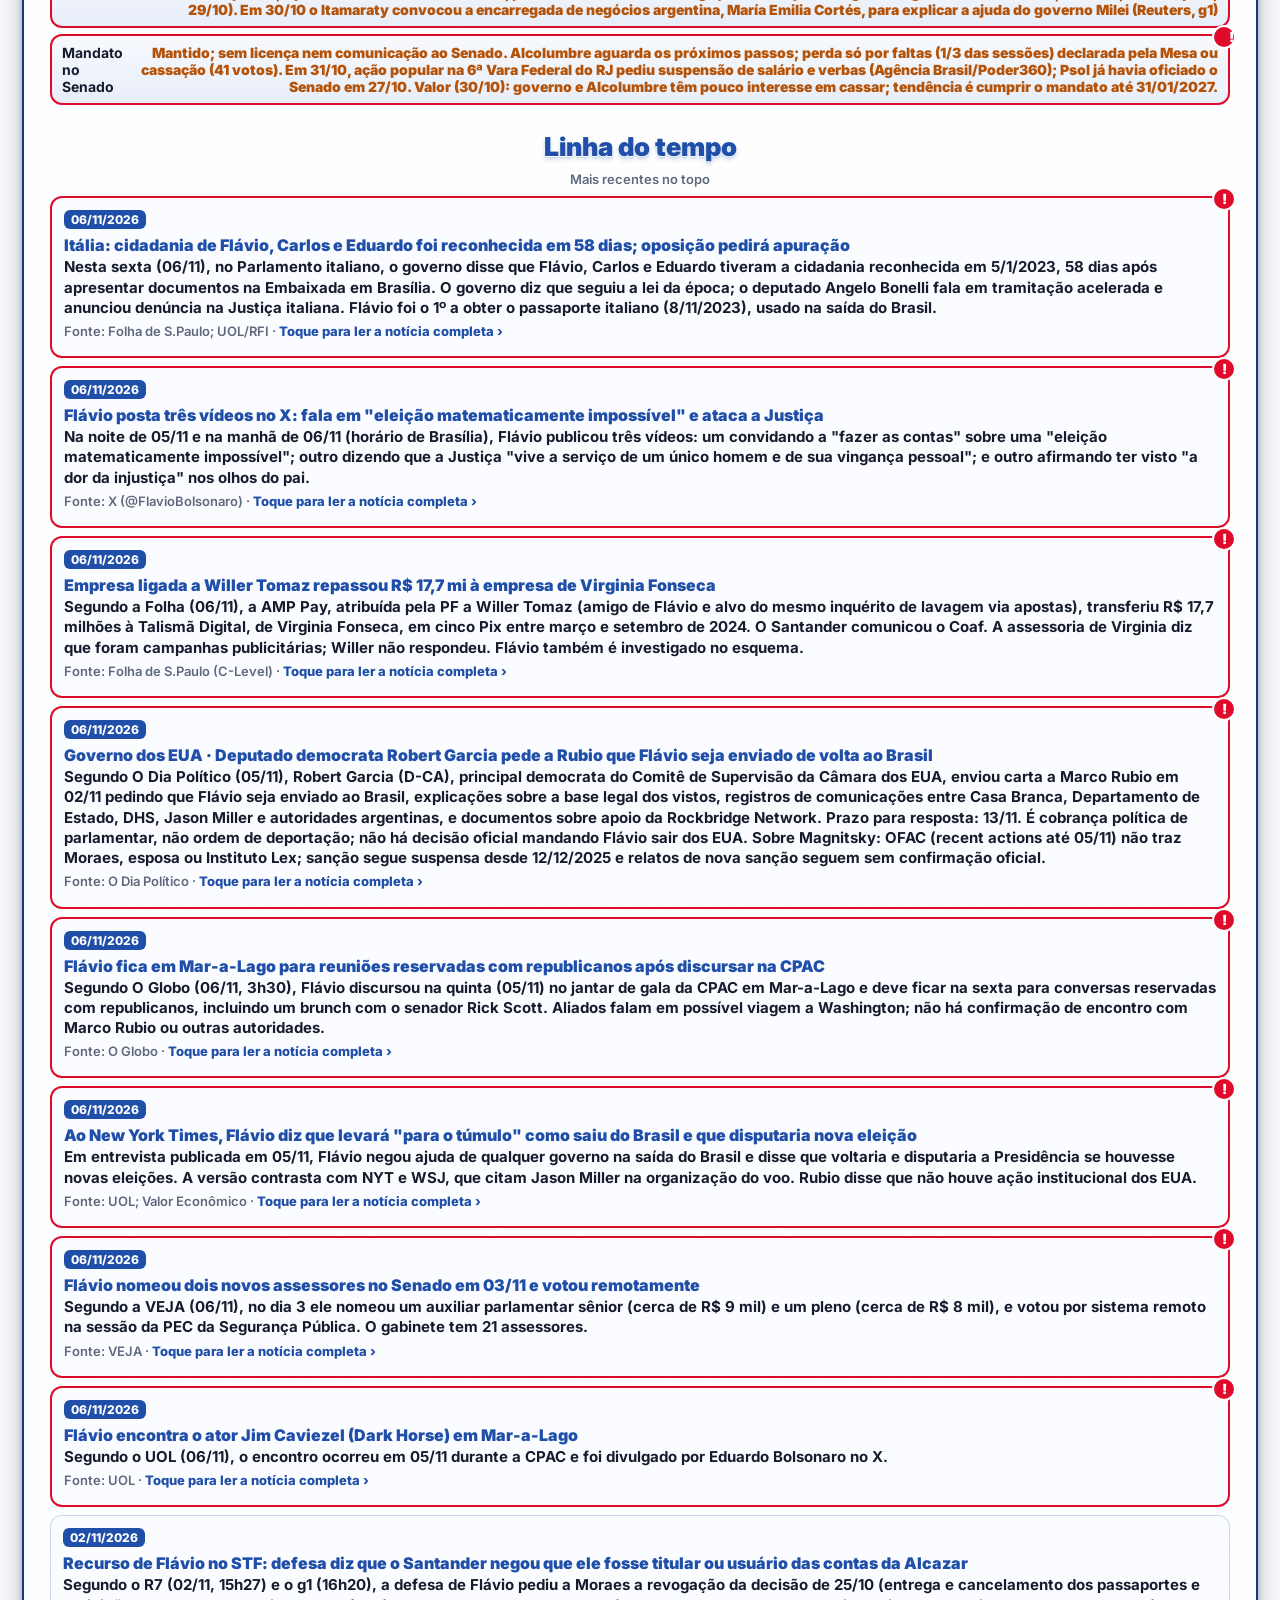
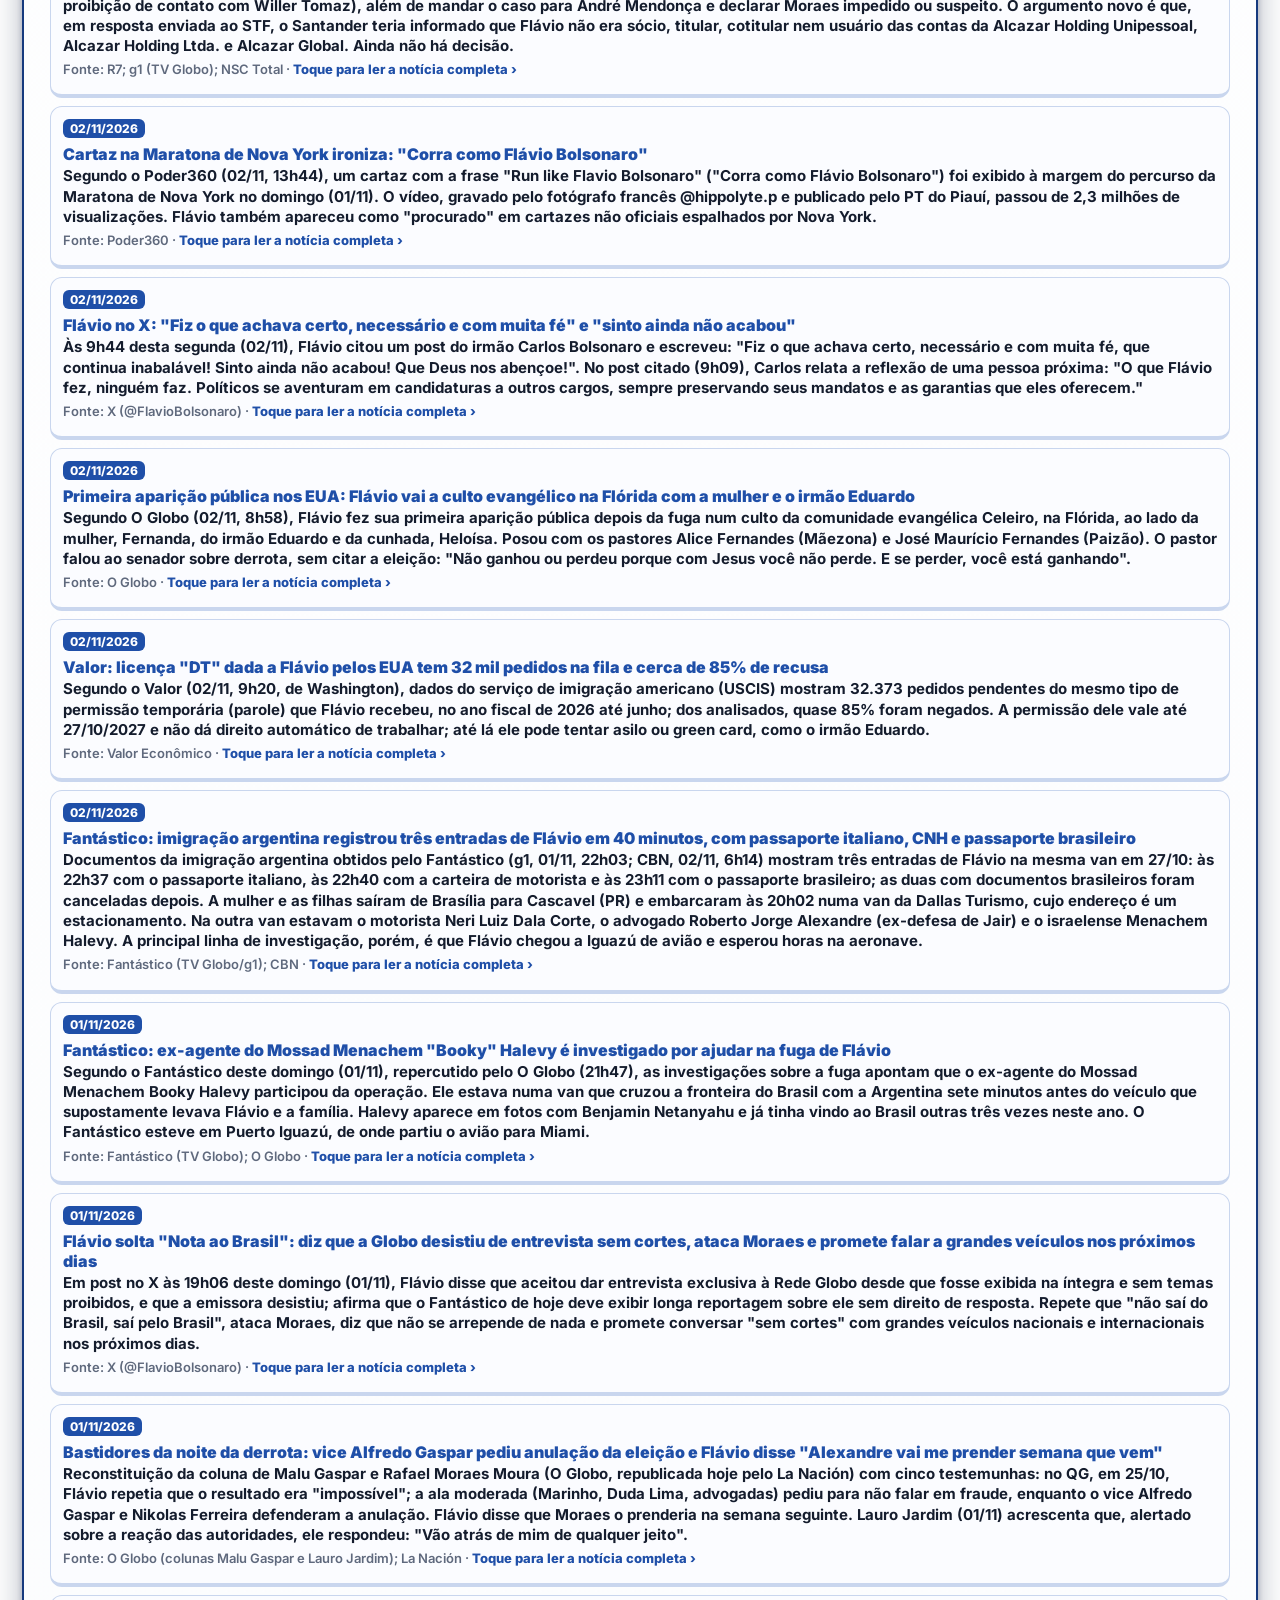
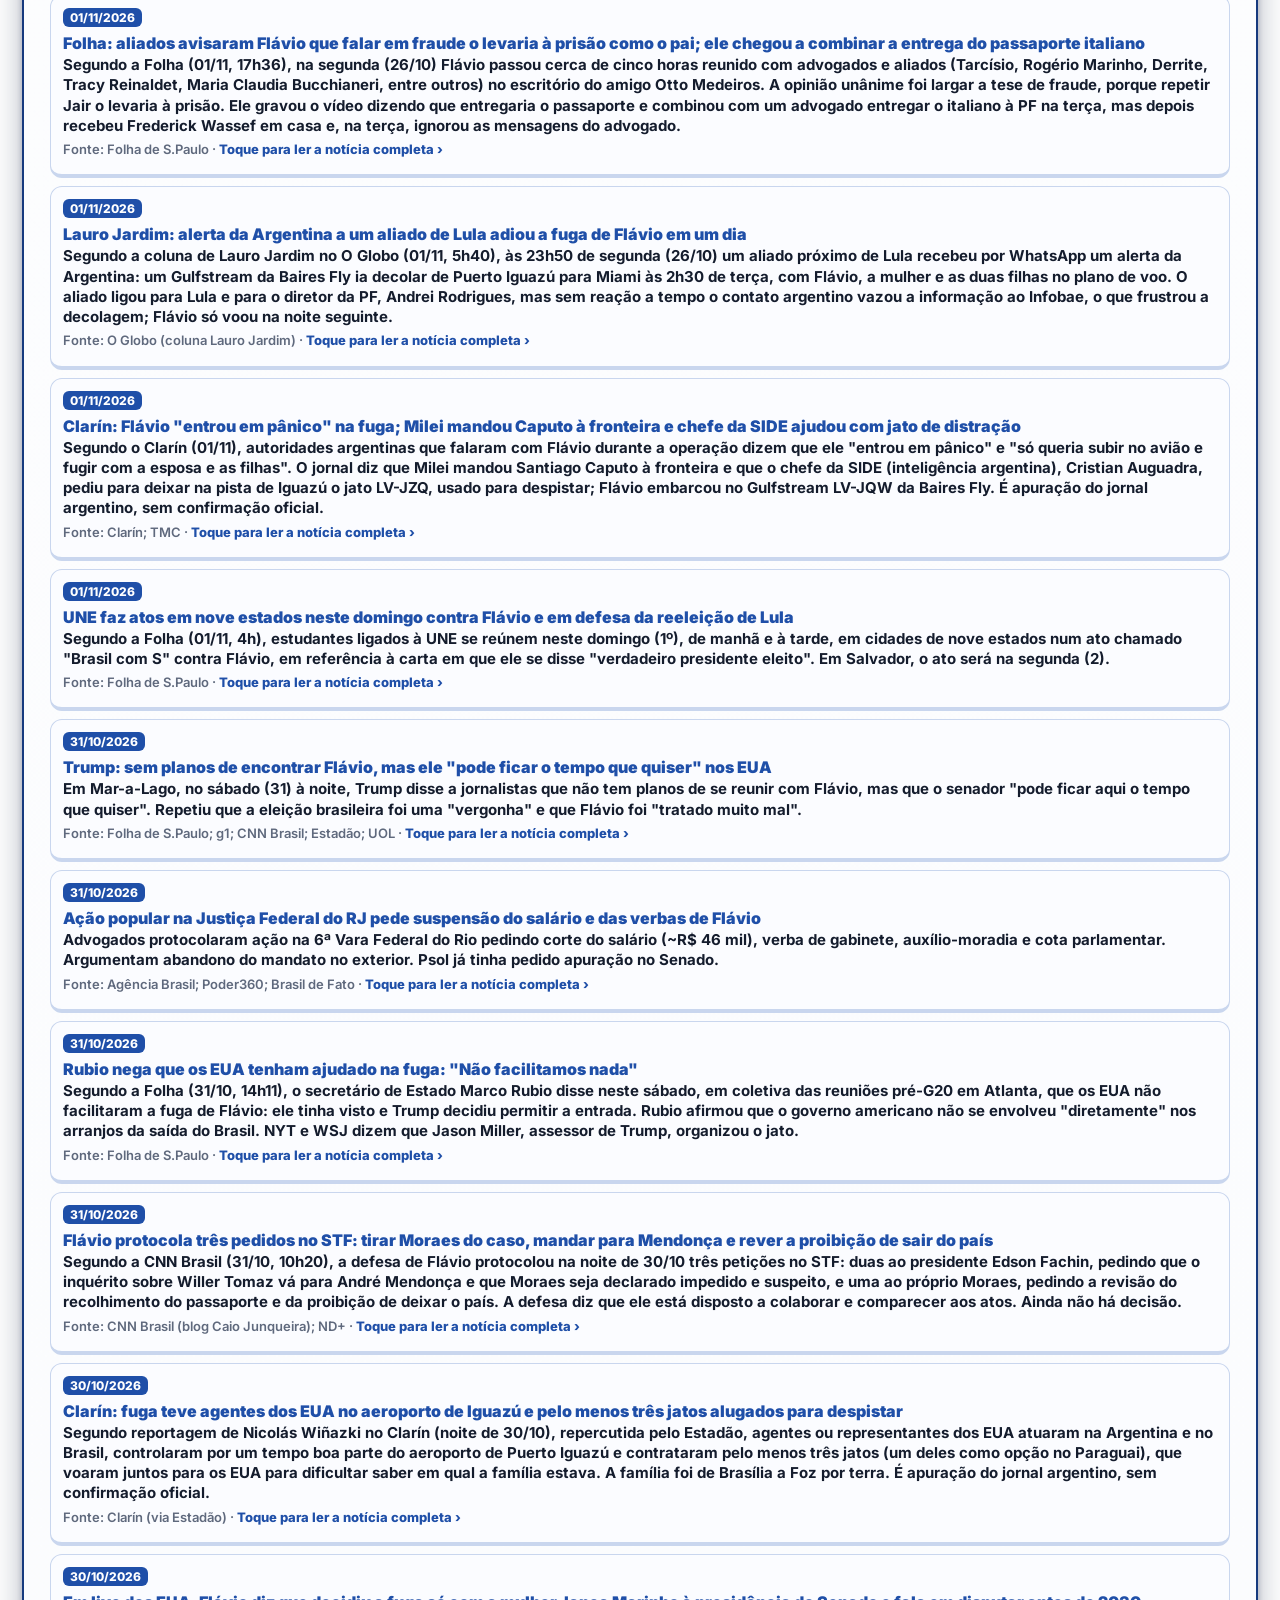
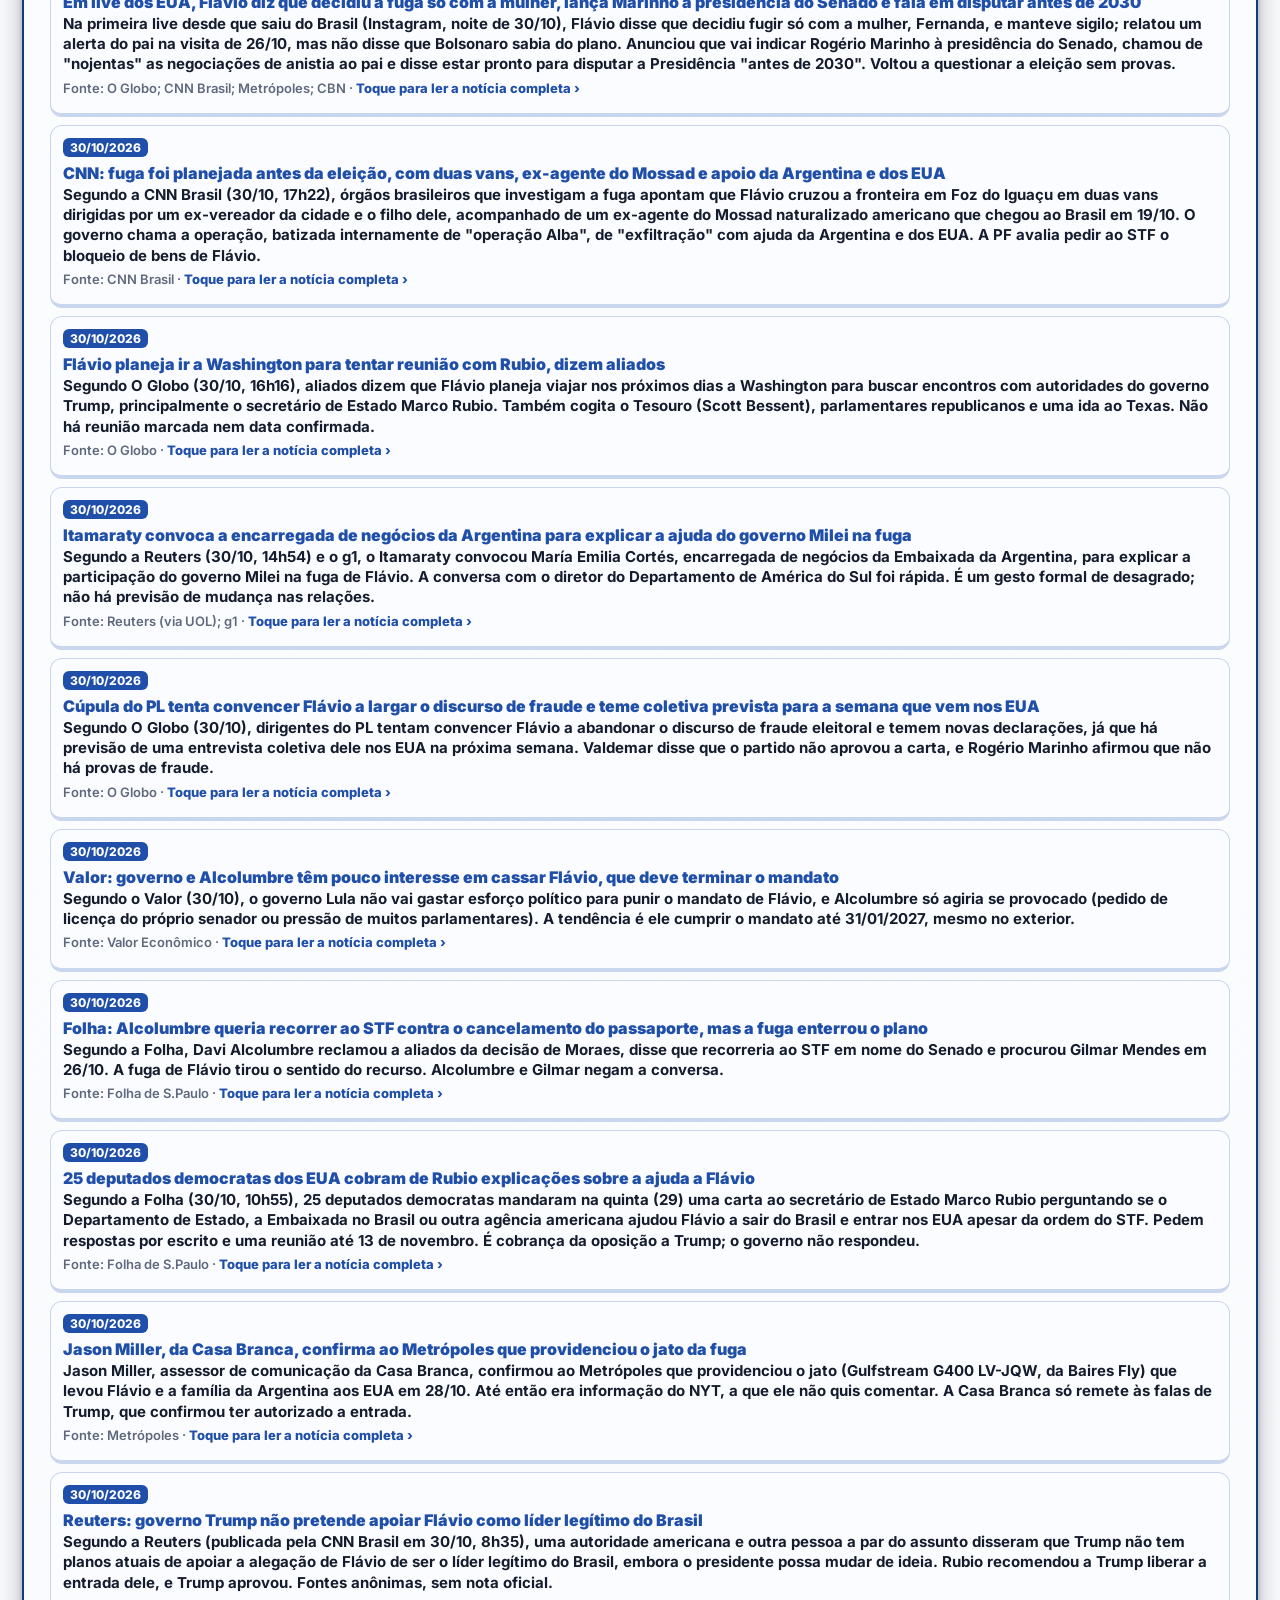
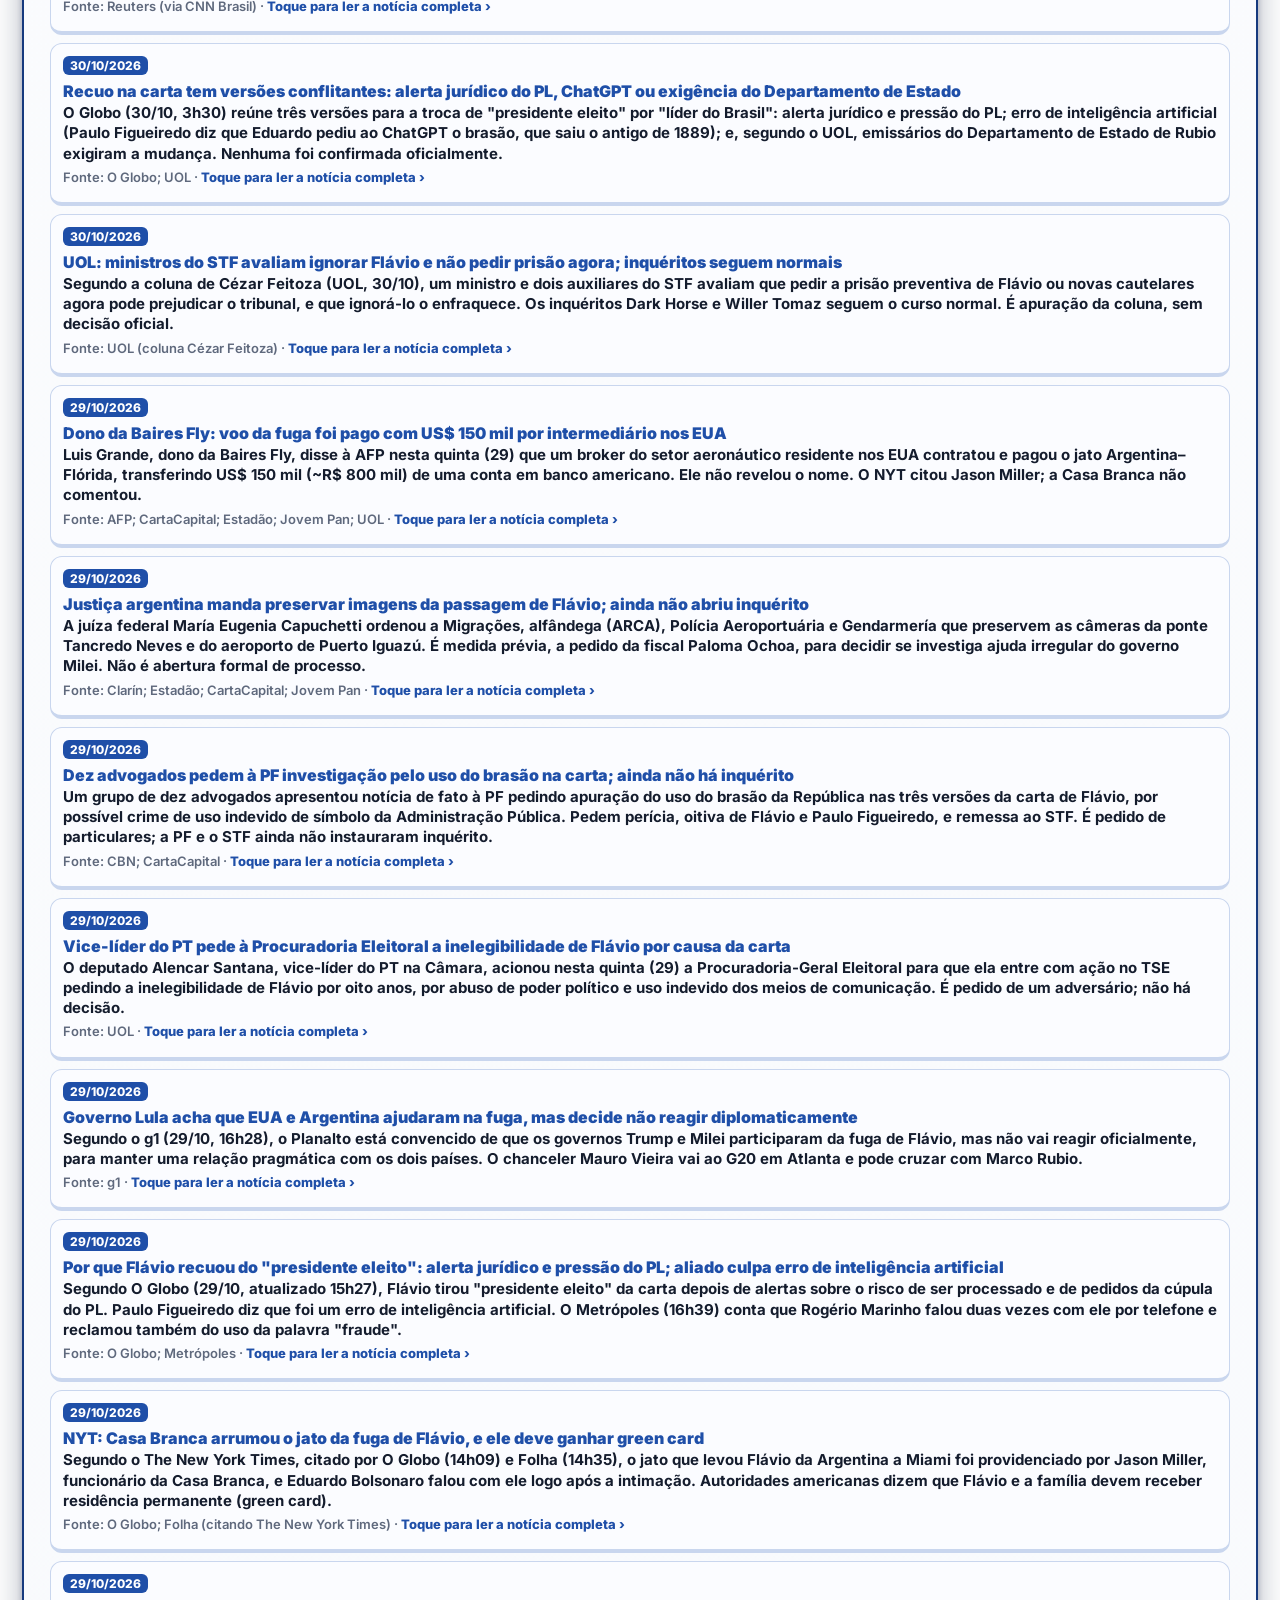
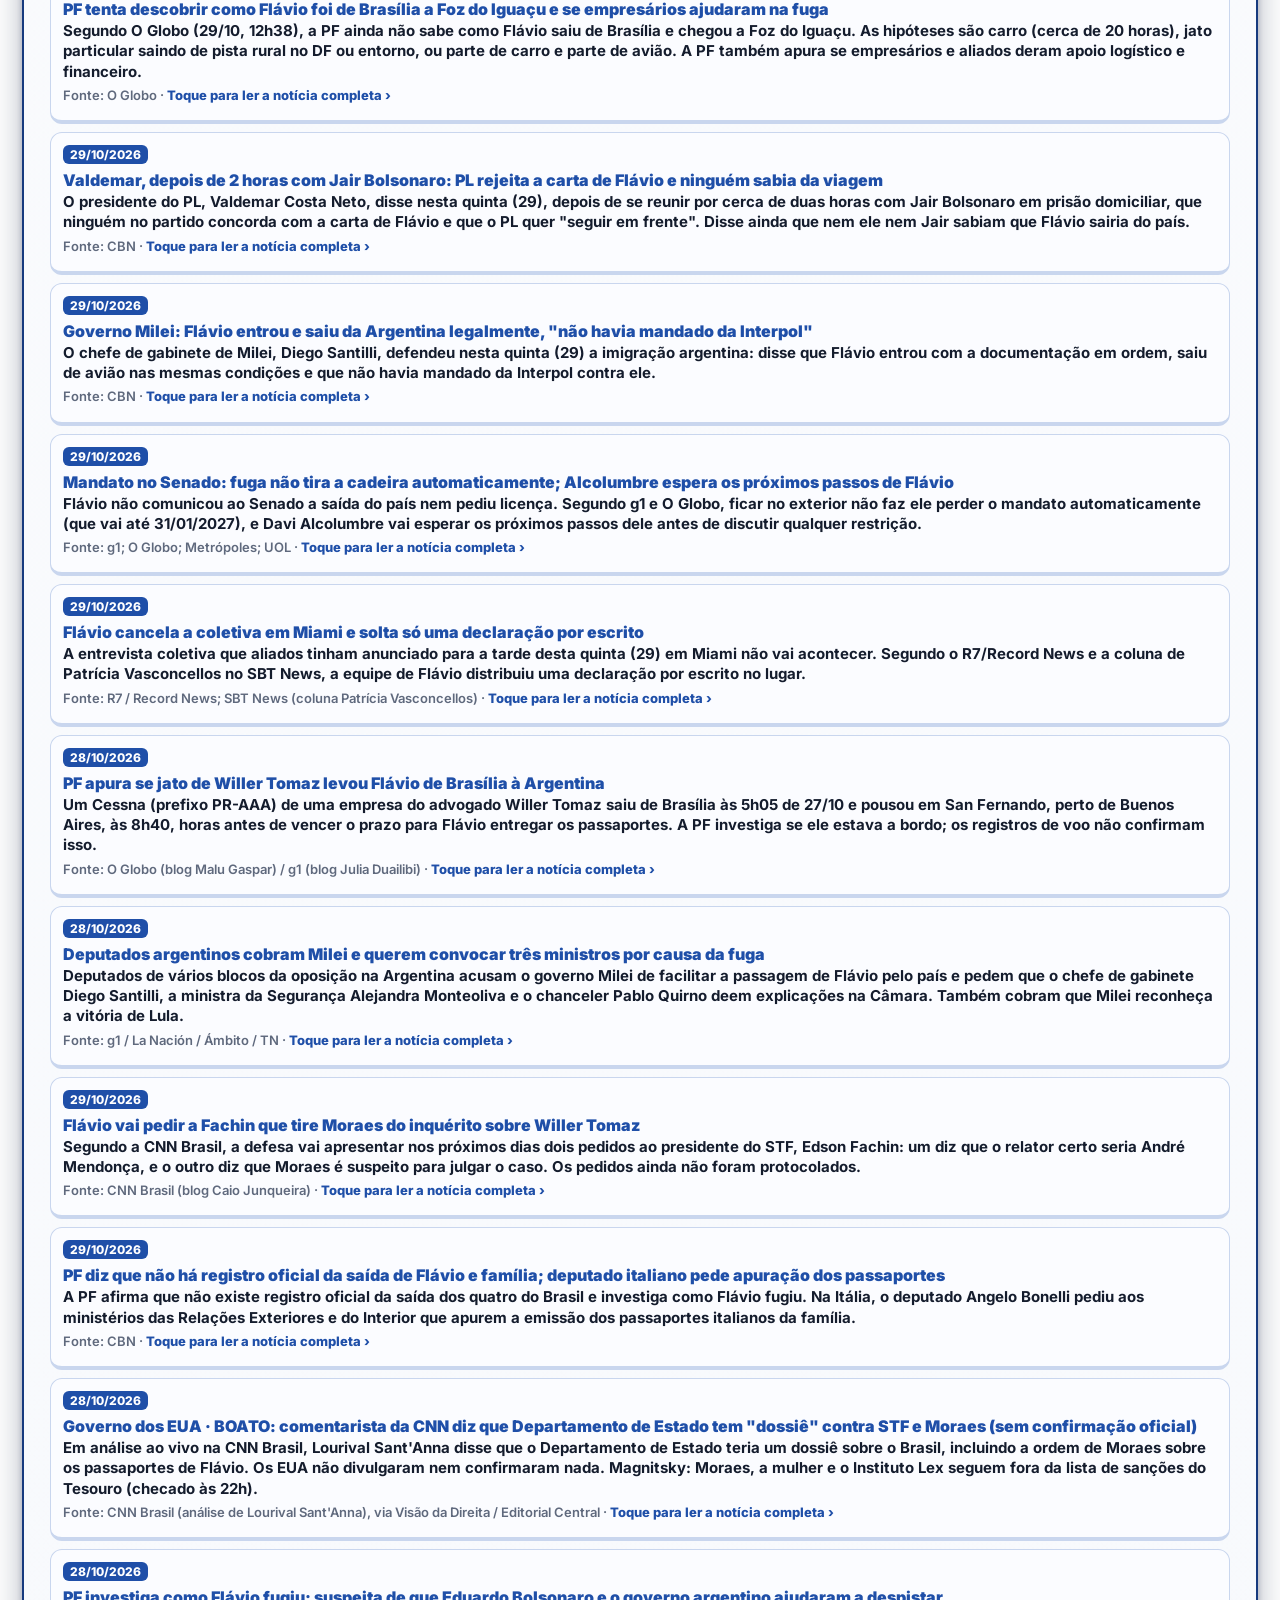
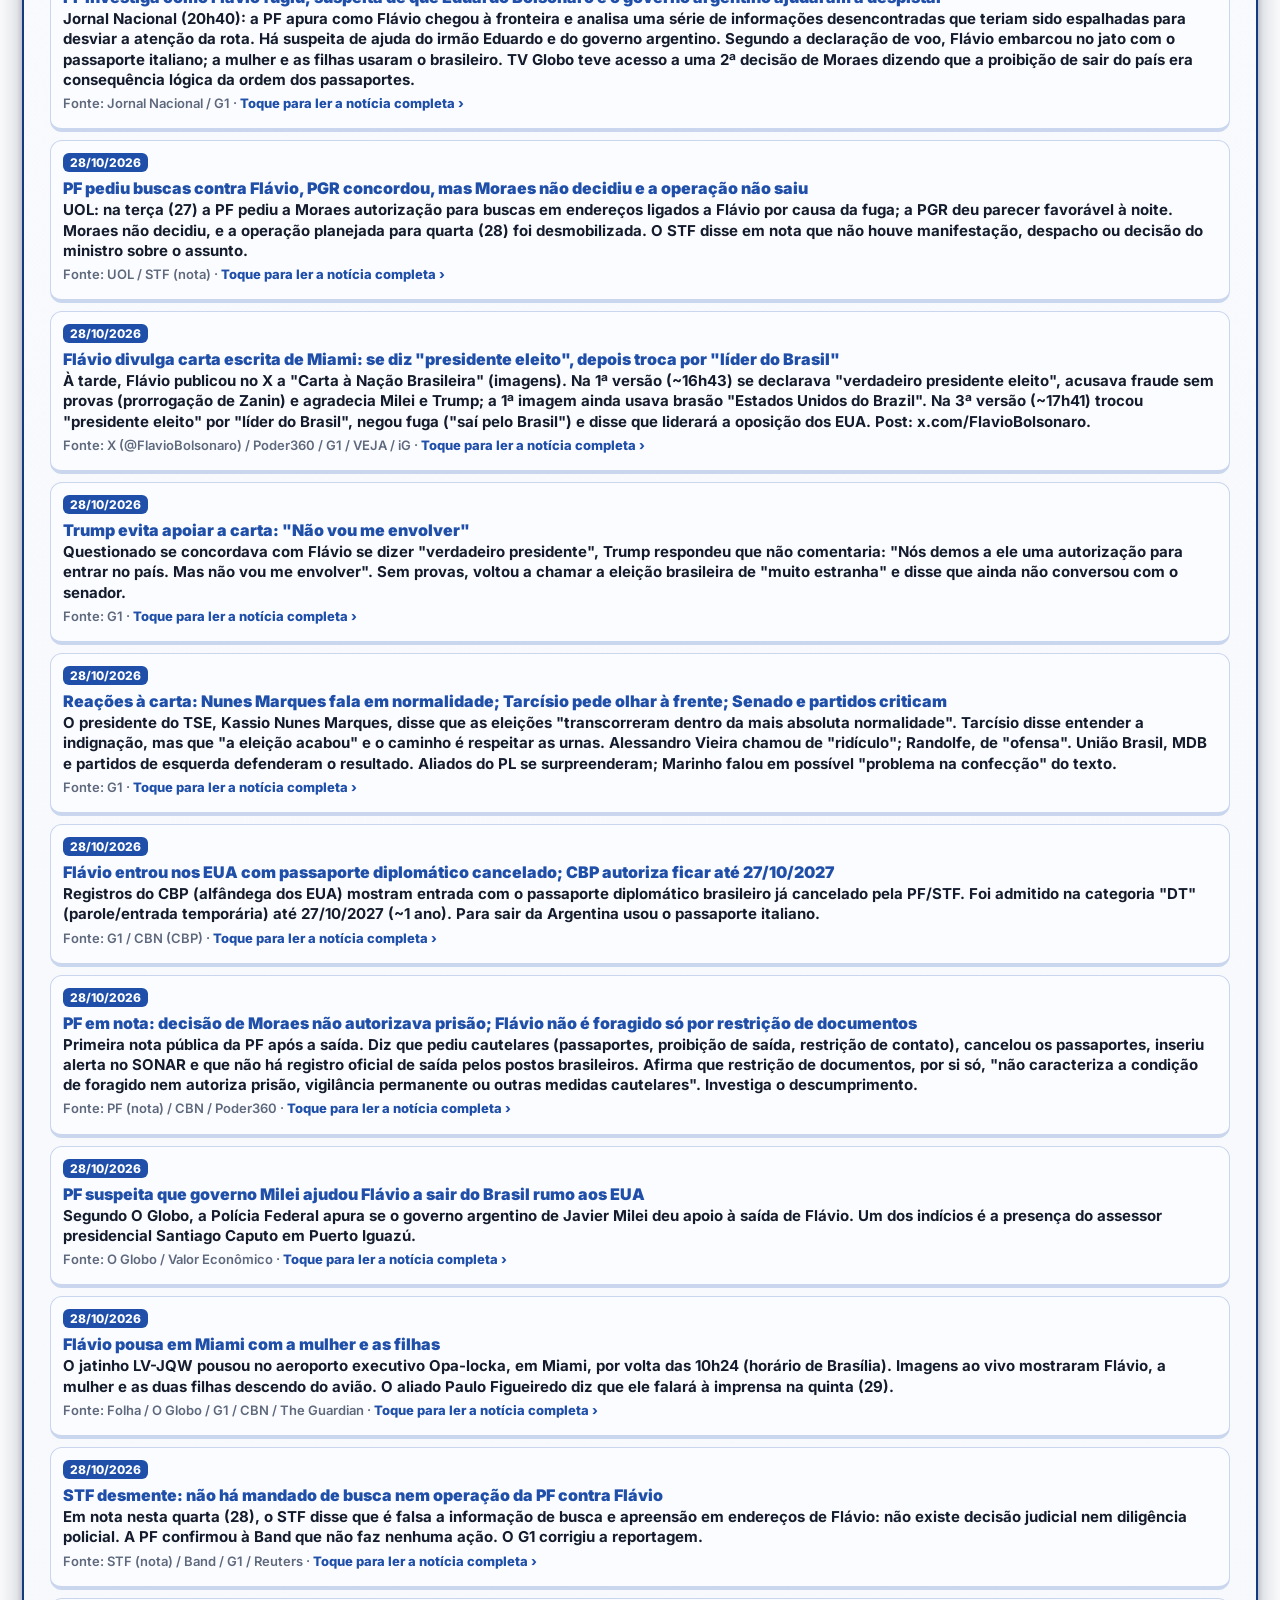
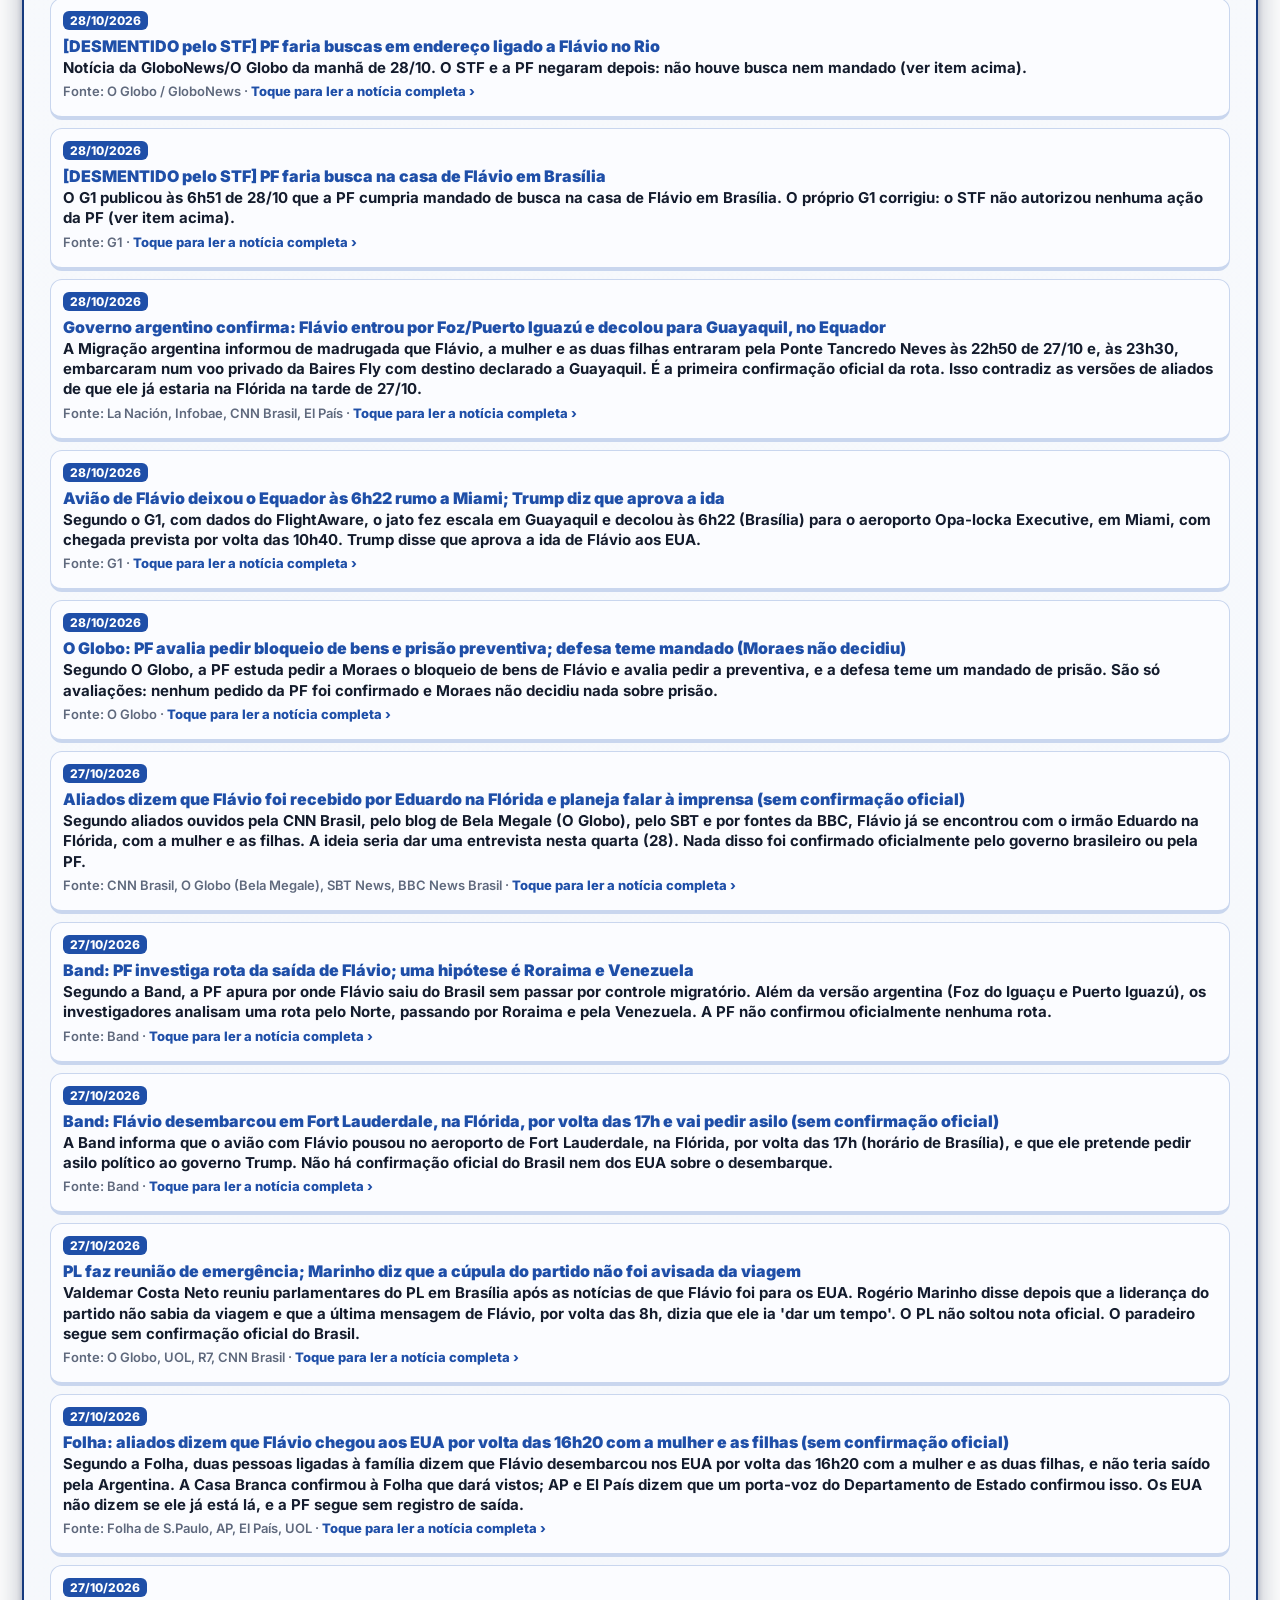
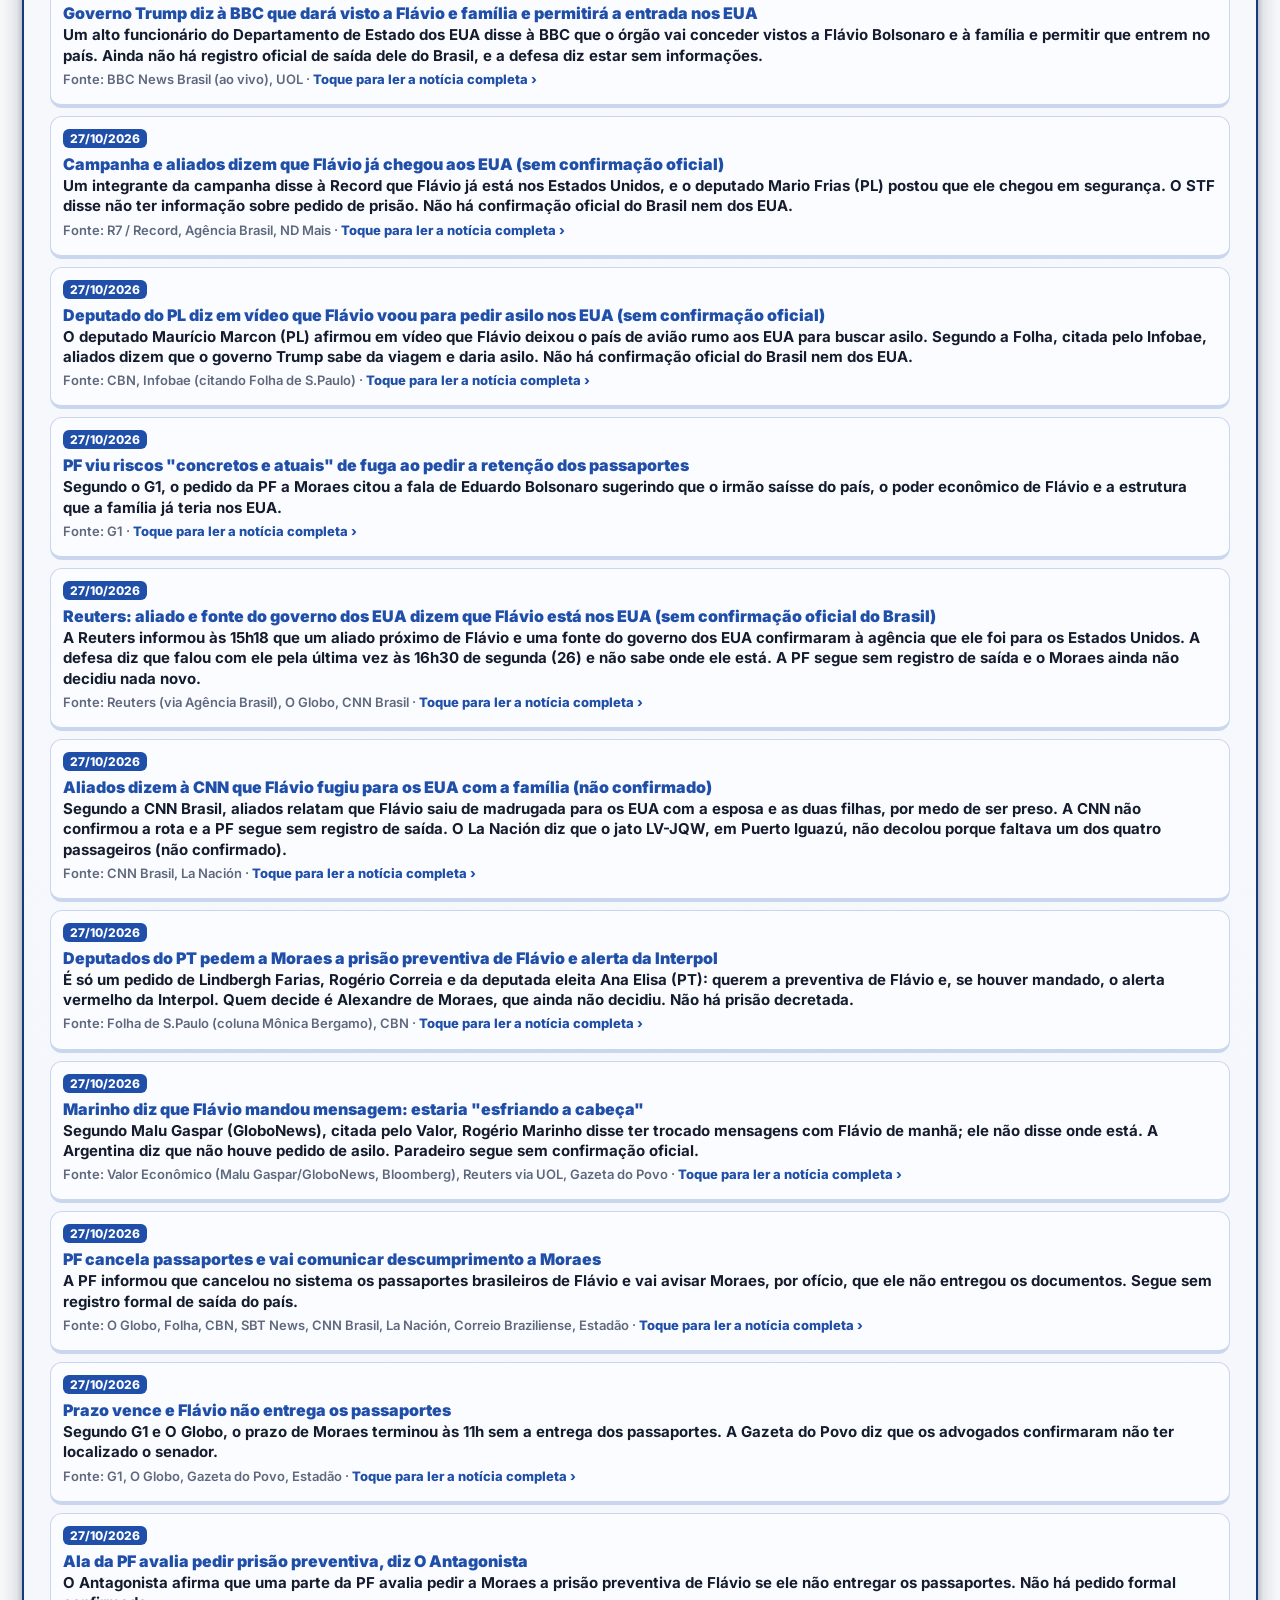
==== commit 7ad269a8: "feat: aba Governo do Estado do Rio no menu do Vigia Abre aba própria, no formato de quem entrou e qu" ====
--- a/pc/index.html
+++ b/pc/index.html
@@ -32,12 +32,13 @@
 <link href="https://fonts.googleapis.com/css2?family=Inter:wght@500;600;700;800;900&display=swap" rel="stylesheet">
 <link rel="stylesheet" href="style.css?v=100">
 <link rel="stylesheet" href="adpf.css?v=5">
-<link rel="stylesheet" href="/pc/pc.css?v=25">
+<link rel="stylesheet" href="/pc/pc.css?v=26">
 <link rel="stylesheet" href="flavio.css?v=4">
 <link rel="stylesheet" href="ruas.css?v=1">
 <link rel="stylesheet" href="prefeitura.css?v=1">
+<link rel="stylesheet" href="governo.css?v=1">
 <link rel="stylesheet" href="paes.css?v=1">
-<link rel="stylesheet" href="inv.css?v=18">
+<link rel="stylesheet" href="inv.css?v=19">
 <style id="nav4">/* Proposta A: cards grandes com gradiente */
 nav.nav{display:grid!important;grid-template-columns:1fr 1fr!important;gap:12px!important;background:transparent!important;box-shadow:none!important;border:0!important;padding:4px 6px 8px!important;border-radius:0!important;align-items:stretch!important}
 nav.nav a,nav.nav a.largo,nav.nav a.inteira{grid-column:auto!important;width:auto!important;justify-self:stretch!important;position:relative;overflow:visible!important;display:flex!important;flex-direction:column!important;align-items:flex-start!important;justify-content:flex-end!important;text-align:left!important;min-height:132px!important;height:auto!important;padding:16px 14px 14px!important;border-radius:20px!important;border:1.5px solid rgba(255,255,255,.45)!important;border-bottom:6px solid rgba(0,0,0,.45)!important;border-bottom-width:1px!important;color:#fff!important;text-decoration:none!important;font-weight:800!important;font-size:15px!important;line-height:1.15!important;white-space:normal!important;text-shadow:0 1px 2px rgba(0,0,0,.25)!important;box-shadow:0 6px 0 rgba(0,0,0,.35),0 10px 18px rgba(13,27,58,.3),inset 0 2px 0 rgba(255,255,255,.4)!important;transition:transform .08s,box-shadow .08s,border-bottom-width .08s!important}
@@ -59,10 +60,11 @@
 <style id="sairbtn">.vg-cab{position:relative}.vg-sair{position:absolute;right:6px;top:50%;transform:translateY(-50%);background:linear-gradient(#ff5a5a,#c00);color:#fff;border:0;border-radius:14px;padding:11px 18px;font:800 18px Inter,system-ui,sans-serif;box-shadow:0 4px 0 #7a0000,0 6px 10px rgba(0,0,0,.35);cursor:pointer}.vg-sair:active{transform:translateY(calc(-50% + 3px));box-shadow:0 1px 0 #7a0000}#telaSair{position:fixed;inset:0;z-index:99999;background:#0b0f1a;color:#fff;display:flex;flex-direction:column;align-items:center;justify-content:center;text-align:center;padding:30px;font-family:Inter,system-ui,sans-serif}#telaSair h2{font-size:30px;margin:14px 0}#telaSair p{color:#cbd5e1;font-size:16px;max-width:420px;line-height:1.45}#telaSair small{margin-top:28px;color:#94a3b8}</style>
 </head>
 <body class="pc">
-<div class="versao-app"><span class="relogio" id="relogio" title="Hora local · horário de Brasília">🕒 <b id="relogioH">--:--:--</b> <small>Brasília</small></span><span class="ver-txt">versão 1.7.34 · PC</span></div>
+<div class="versao-app"><span class="relogio" id="relogio" title="Hora local · horário de Brasília">🕒 <b id="relogioH">--:--:--</b> <small>Brasília</small></span><span class="ver-txt">versão 1.7.35 · PC</span></div>
 <div class="vg-cab"><img src="icons/olho-logo.png?v=4" alt="" width="44" height="44"><b>Vigia</b><button class="vg-sair" id="btnSair" aria-label="Sair do app">⏻ Sair</button></div>
 <nav class="nav" id="nav">
   <b class="ponto" id="pontoPesq" hidden style="display:none"></b><b class="ponto" id="pontoAnal" hidden style="display:none"></b><b class="ponto" id="pontoProx" hidden style="display:none"></b><b class="ponto" id="pontoConf" hidden style="display:none"></b><a href="#flavio" data-aba="flavio" class="nc n1"><span class="nav-ico" aria-hidden="true">🇧🇷</span><span class="nav-lab">Flávio Bolsonaro</span><b class="ponto" id="pontoFlavio" hidden title="novidade no caso Flávio">!</b><small>× Alexandre de Moraes</small></a><a href="#adpf" data-aba="adpf" class="nc n2"><span class="nav-ico" aria-hidden="true">⚖️</span><img src="icons/balanca-192.png" alt="" class="adpf-ico"><span class="nav-lab">ADPF 1362</span><b class="ponto" id="pontoAdpf" hidden title="novidade na ADPF">!</b><small>PSD no STF</small></a><a href="#ruas" data-aba="ruas" class="nc n3"><span class="nav-ico" aria-hidden="true">⚖️</span><span class="nav-lab">Douglas Ruas</span><b class="ponto" id="pontoRuas" hidden title="novidade no caso Ruas">!</b><small><i class="ass-d">Assunto:</i> Ministério Público</small></a><a href="#prefeitura" data-aba="prefeitura" class="nc n4"><span class="nav-ico" aria-hidden="true">🏛️</span><span class="nav-lab">Prefeitura do Rio</span><b class="ponto" id="pontoPrefeitura" hidden title="novidade na Prefeitura do Rio">!</b><small>quem entrou e quem saiu</small></a>
+<a href="#governo" data-aba="governo" class="nc n6"><span class="nav-ico" aria-hidden="true">📜</span><span class="nav-lab">Governo do Estado do Rio</span><b class="ponto" id="pontoGoverno" hidden title="novidade no Governo do Estado do Rio">!</b><small>quem entrou e quem saiu</small></a>
 <a href="#paes" data-aba="paes" class="nc n5"><span class="nav-ico" aria-hidden="true">🏛️</span><span class="nav-lab">Eduardo Paes</span><b class="ponto" id="pontoPaes" hidden title="novidade no caso Paes">!</b><small>ex-prefeito do Rio</small></a>
 </nav>
 <div class="inst" id="inst" hidden>
@@ -227,6 +229,19 @@
  <div class="rod" id="pfAtu">Carregando…</div>
 </main>
 
+<main class="quadro aba" id="aba-governo" hidden>
+ <div class="ge-topo">
+  <div class="ge-logo">📜</div>
+  <h1 style="font-size:clamp(18px,5.4vw,28px)">GOVERNO DO ESTADO DO RIO</h1>
+  <div class="ge-contra" id="geContra">Diário Oficial do Estado do Rio de Janeiro</div>
+  <div class="ge-assunto" id="geAss"></div>
+  <div class="subt" id="geRes"></div>
+  <div class="st" id="geSt"></div>
+ </div>
+ <h2 class="tit">Quem entrou e quem saiu</h2><p class="nota">Trocas no 1º escalão estadual · mais recentes no topo</p><div id="geLin"></div>
+ <div class="rod" id="geAtu">Carregando…</div>
+</main>
+
 <main class="quadro aba" id="aba-paes" hidden>
  <div class="pa-topo">
   <div class="pa-logo">🏛️</div>
@@ -251,13 +266,14 @@
 </div>
 
 <script src="/pc/pc.js?v=9"></script>
-<script src="app.js?v=107"></script>
+<script src="app.js?v=108"></script>
 <script src="adpf.js?v=9"></script>
-<script src="flavio.js?v=11"></script>
+<script src="flavio.js?v=12"></script>
 <script src="ruas.js?v=6"></script>
 <script src="prefeitura.js?v=1"></script>
+<script src="governo.js?v=1"></script>
 <script src="paes.js?v=1"></script>
-<script src="inv.js?v=5"></script>
+<script src="inv.js?v=6"></script>
 <div id="telaSair" hidden style="display:none"><img src="icons/olho-logo.png?v=4" width="72" height="72" alt="" style="border-radius:16px"><h2>App encerrado</h2><p><b>iPhone:</b> deslize de baixo para cima e arraste o Vigia para cima para fechar.<br><b>Android:</b> toque no botão de apps recentes e deslize o Vigia para fechar.</p><small>Toque na tela para voltar</small></div>
 <script>(function(){var b=document.getElementById('btnSair'),t=document.getElementById('telaSair');b.onclick=function(){try{window.close()}catch(e){}setTimeout(function(){if(!window.closed){t.hidden=false;t.style.display='flex'}},300)};t.onclick=function(){t.hidden=true;t.style.display='none'}})();</script>
 </body>
--- a/pc/pc.css
+++ b/pc/pc.css
@@ -149,12 +149,13 @@
 }
 
 
-/* ===== 5 botões no PC (inclui Eduardo Paes) ===== */
-body.pc nav.nav{grid-template-columns:repeat(5,minmax(0,1fr))!important;gap:12px!important}
+/* ===== 6 botões no PC (inclui Governo do Estado do Rio) ===== */
+body.pc nav.nav{grid-template-columns:repeat(6,minmax(0,1fr))!important;gap:10px!important}
 body.pc nav.nav a:last-child:nth-child(odd){grid-column:auto!important;justify-self:stretch!important;width:auto!important}
-body.pc nav.nav a.nc,body.pc nav.nav a.n1,body.pc nav.nav a.n2,body.pc nav.nav a.n3,body.pc nav.nav a.n4,body.pc nav.nav a.n5{
-  min-height:150px!important;border-bottom-width:7px!important;border-radius:20px!important
+body.pc nav.nav a.nc,body.pc nav.nav a.n1,body.pc nav.nav a.n2,body.pc nav.nav a.n3,body.pc nav.nav a.n4,body.pc nav.nav a.n5,body.pc nav.nav a.n6{
+  min-height:168px!important;border-bottom-width:7px!important;border-radius:20px!important
 }
+body.pc nav.nav a[data-aba="governo"] .nav-lab{font-size:14px!important;line-height:1.2!important;white-space:normal!important;overflow-wrap:break-word!important}
 body.pc nav.nav a.n5{
   background:linear-gradient(180deg,#f472b6 0%,#ec4899 28%,#db2777 62%,#9d174d 100%)!important;
   border-color:#fbcfe8!important;border-bottom-color:#4c0519!important;
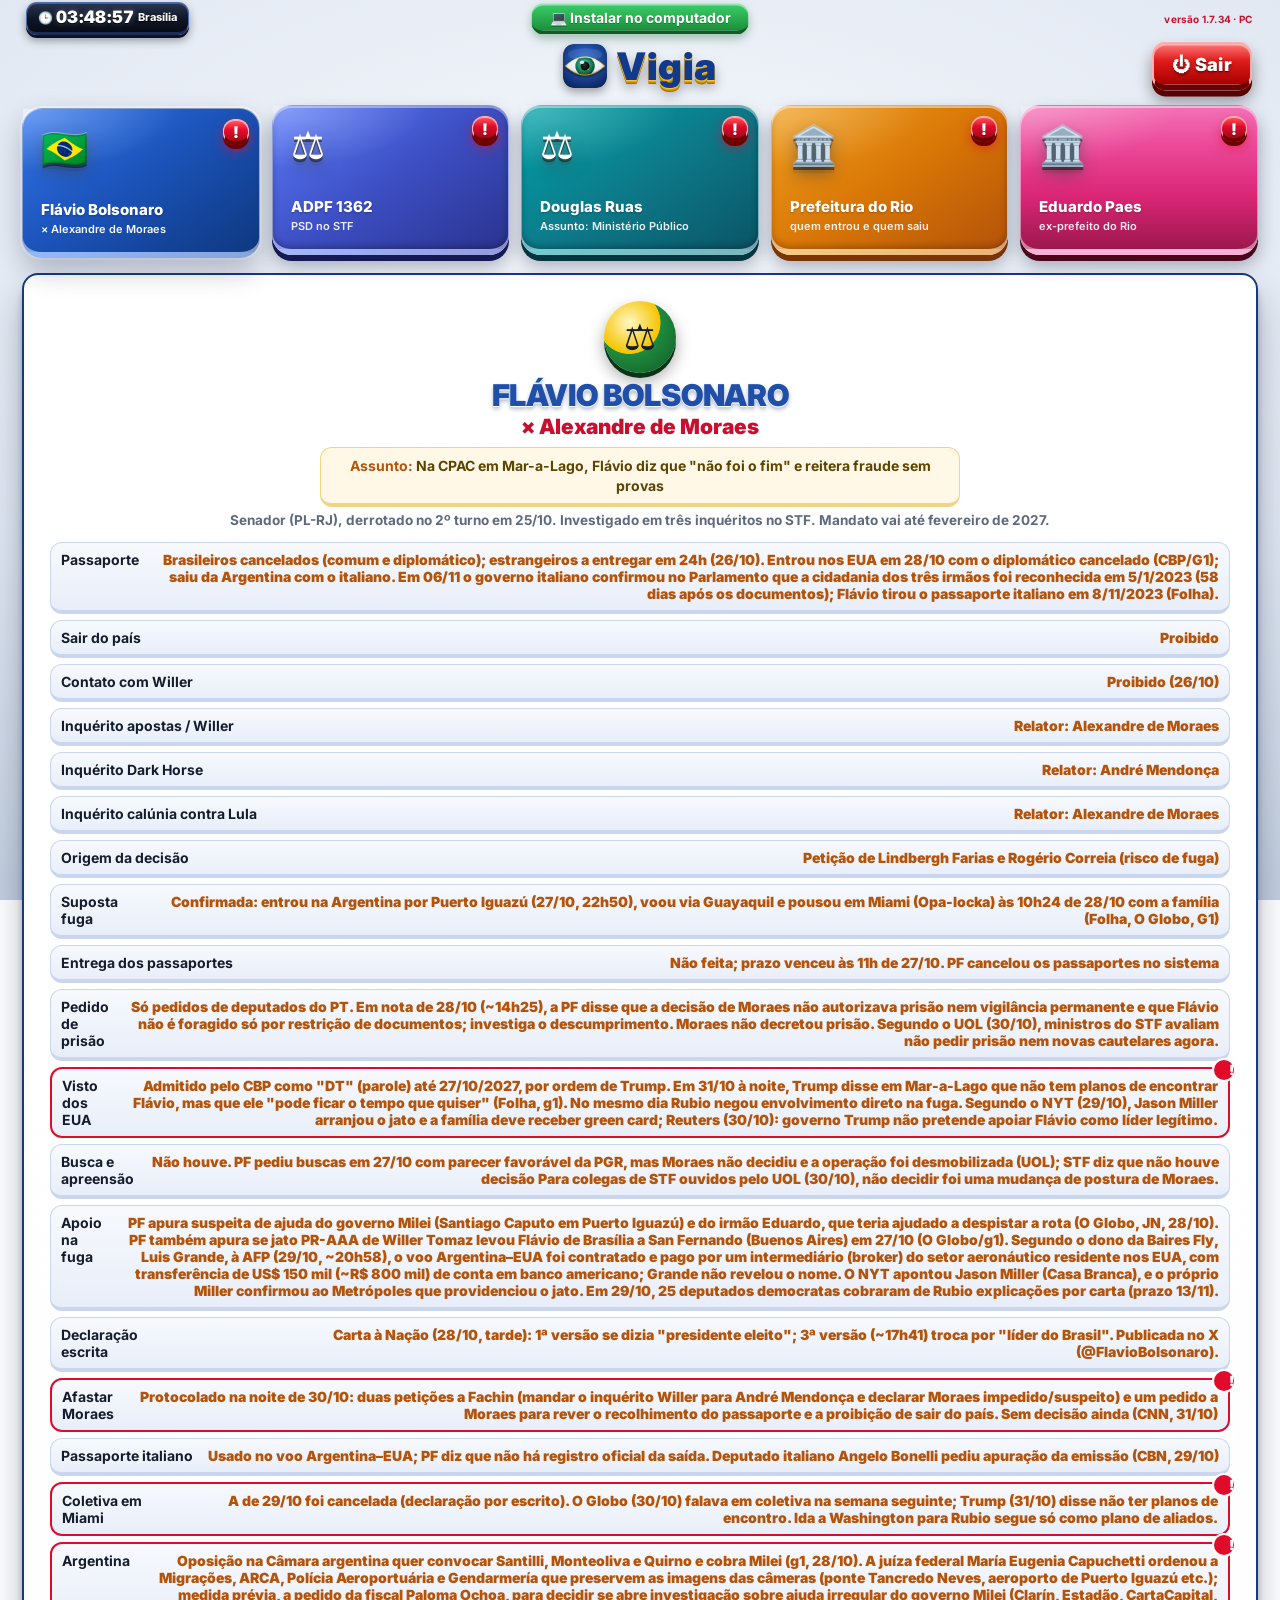
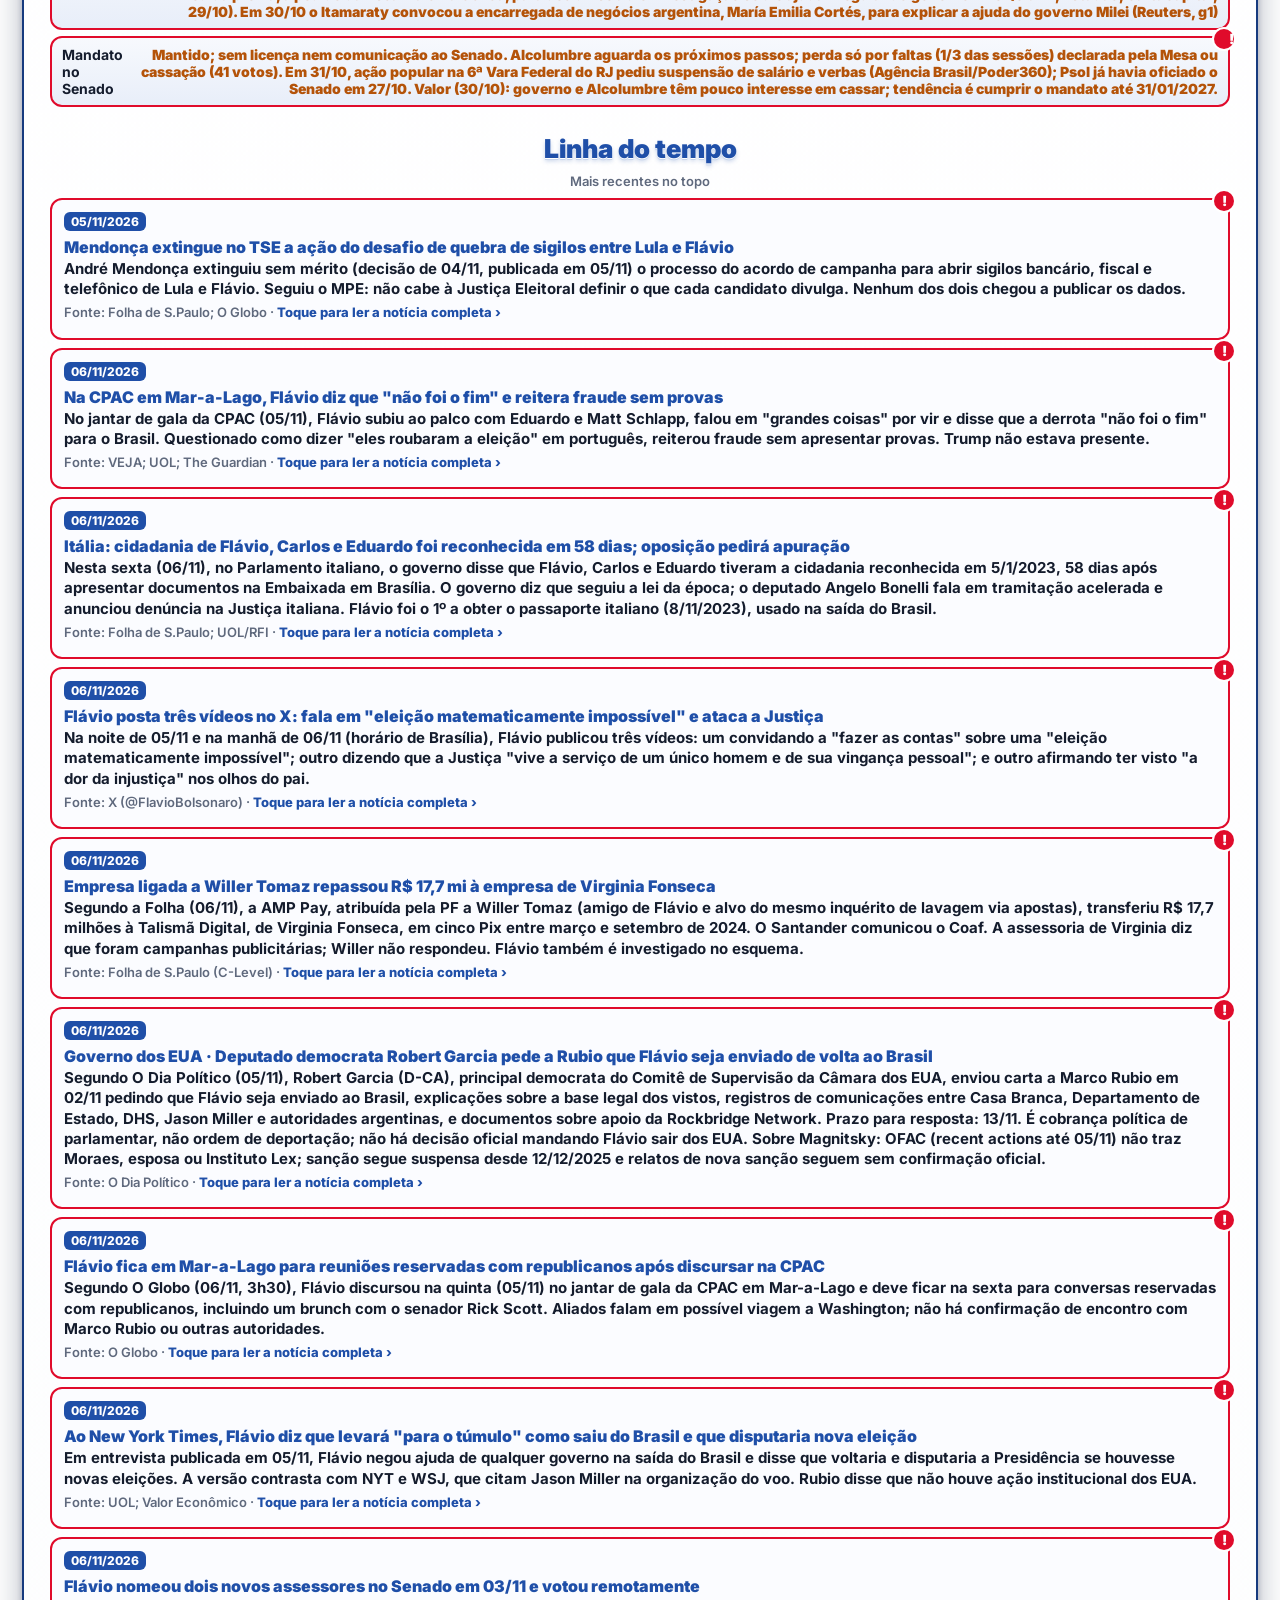
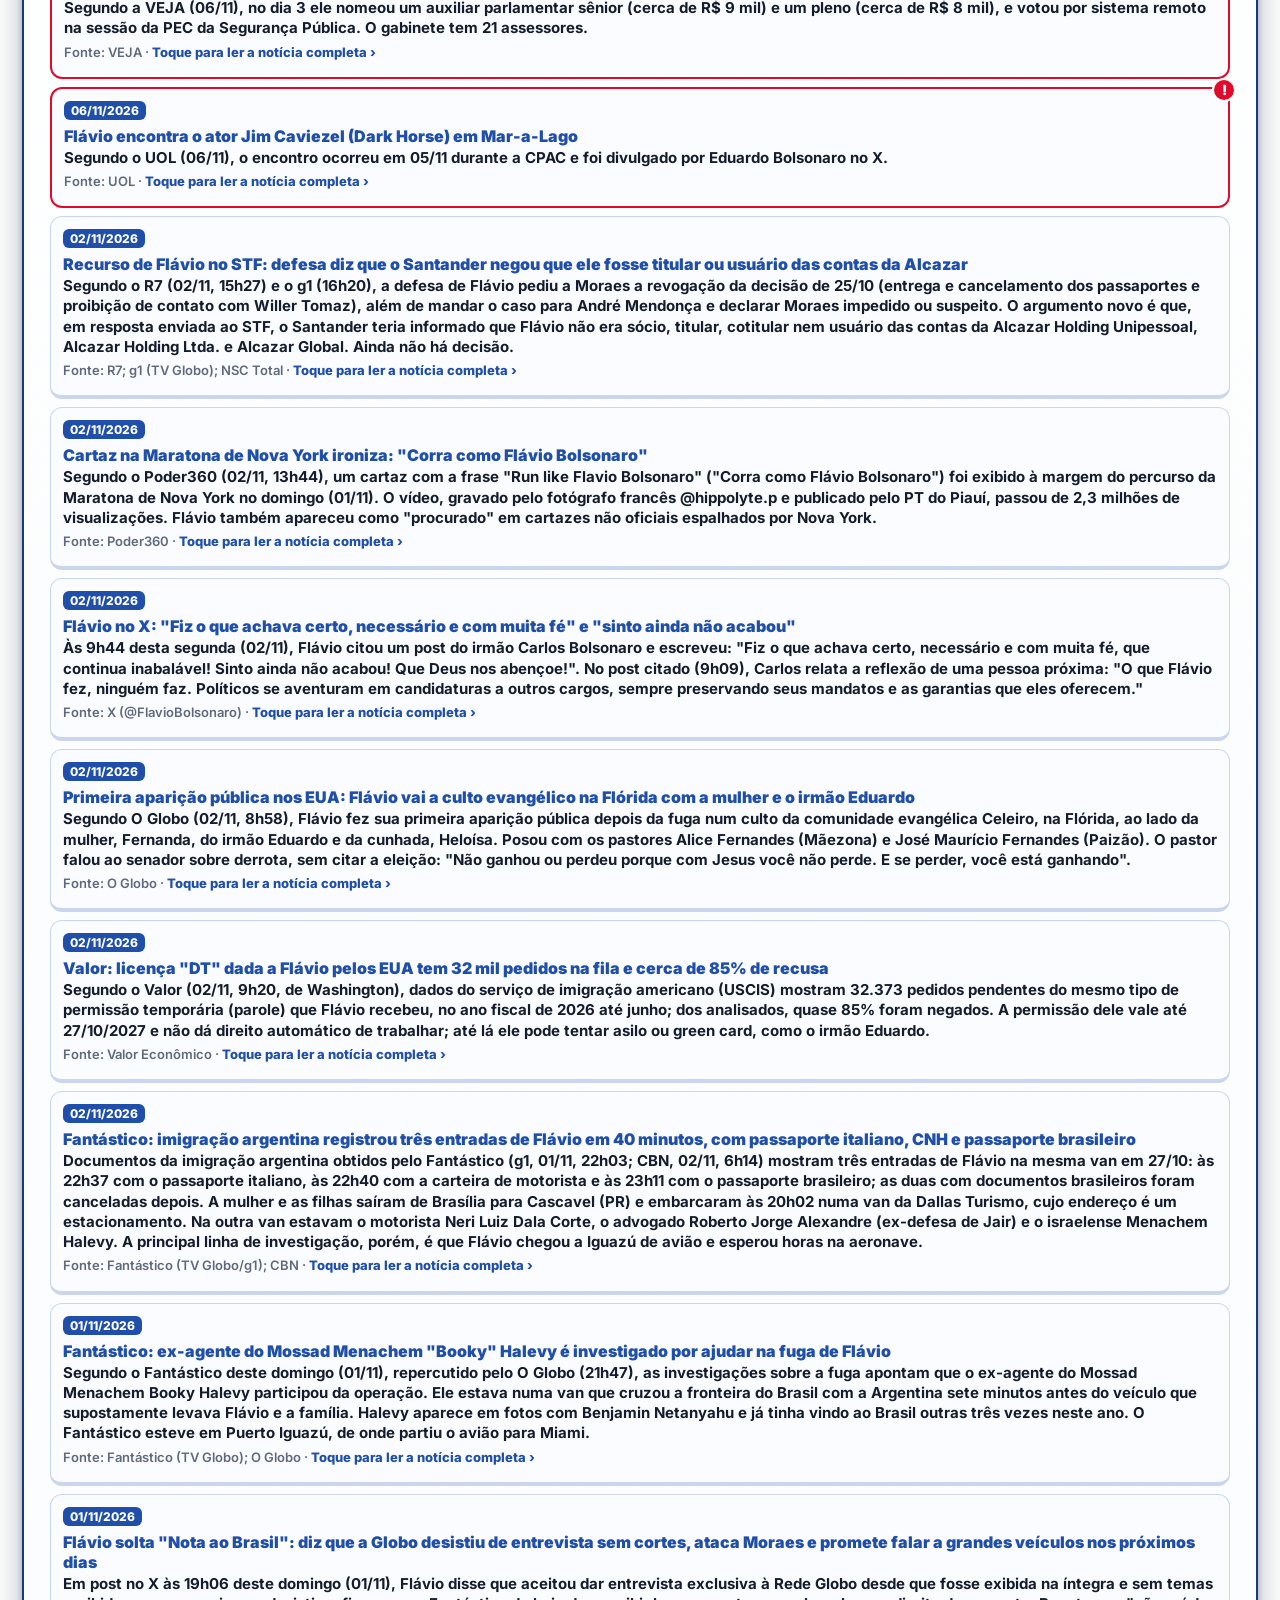
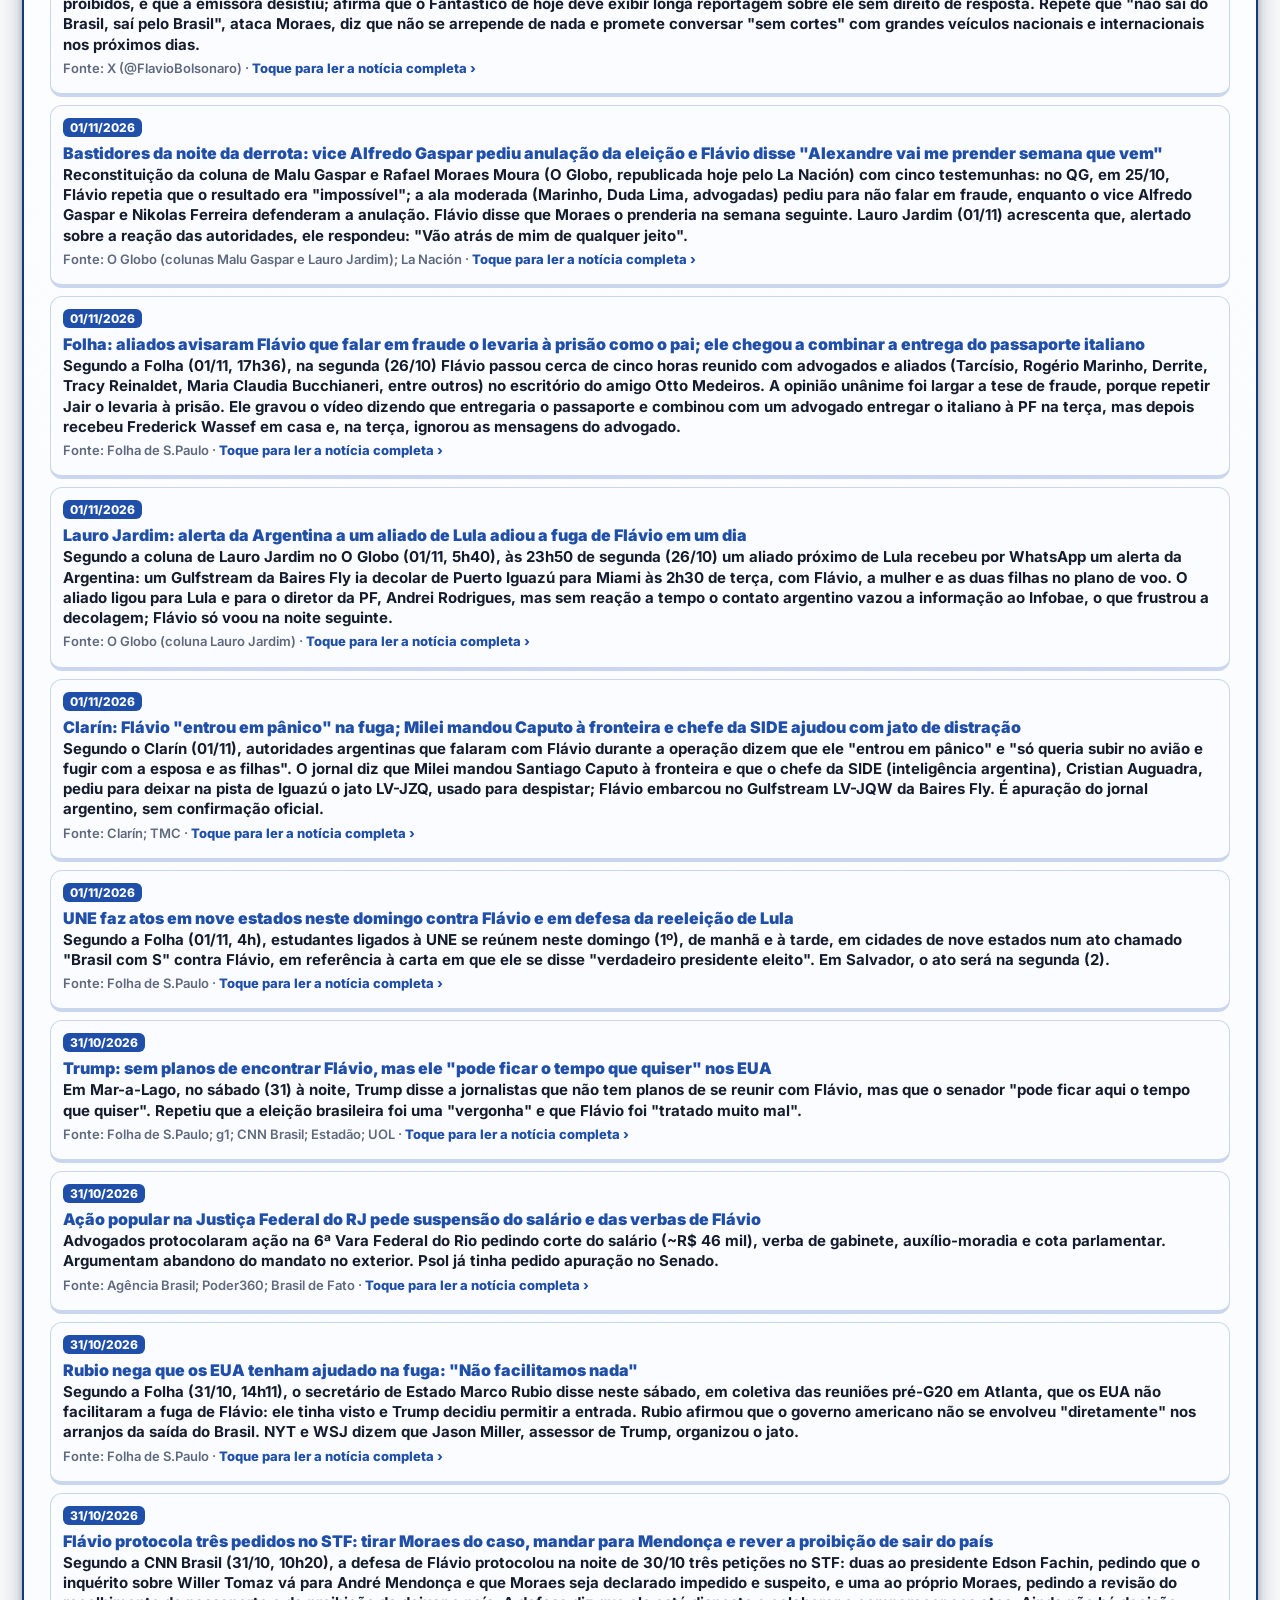
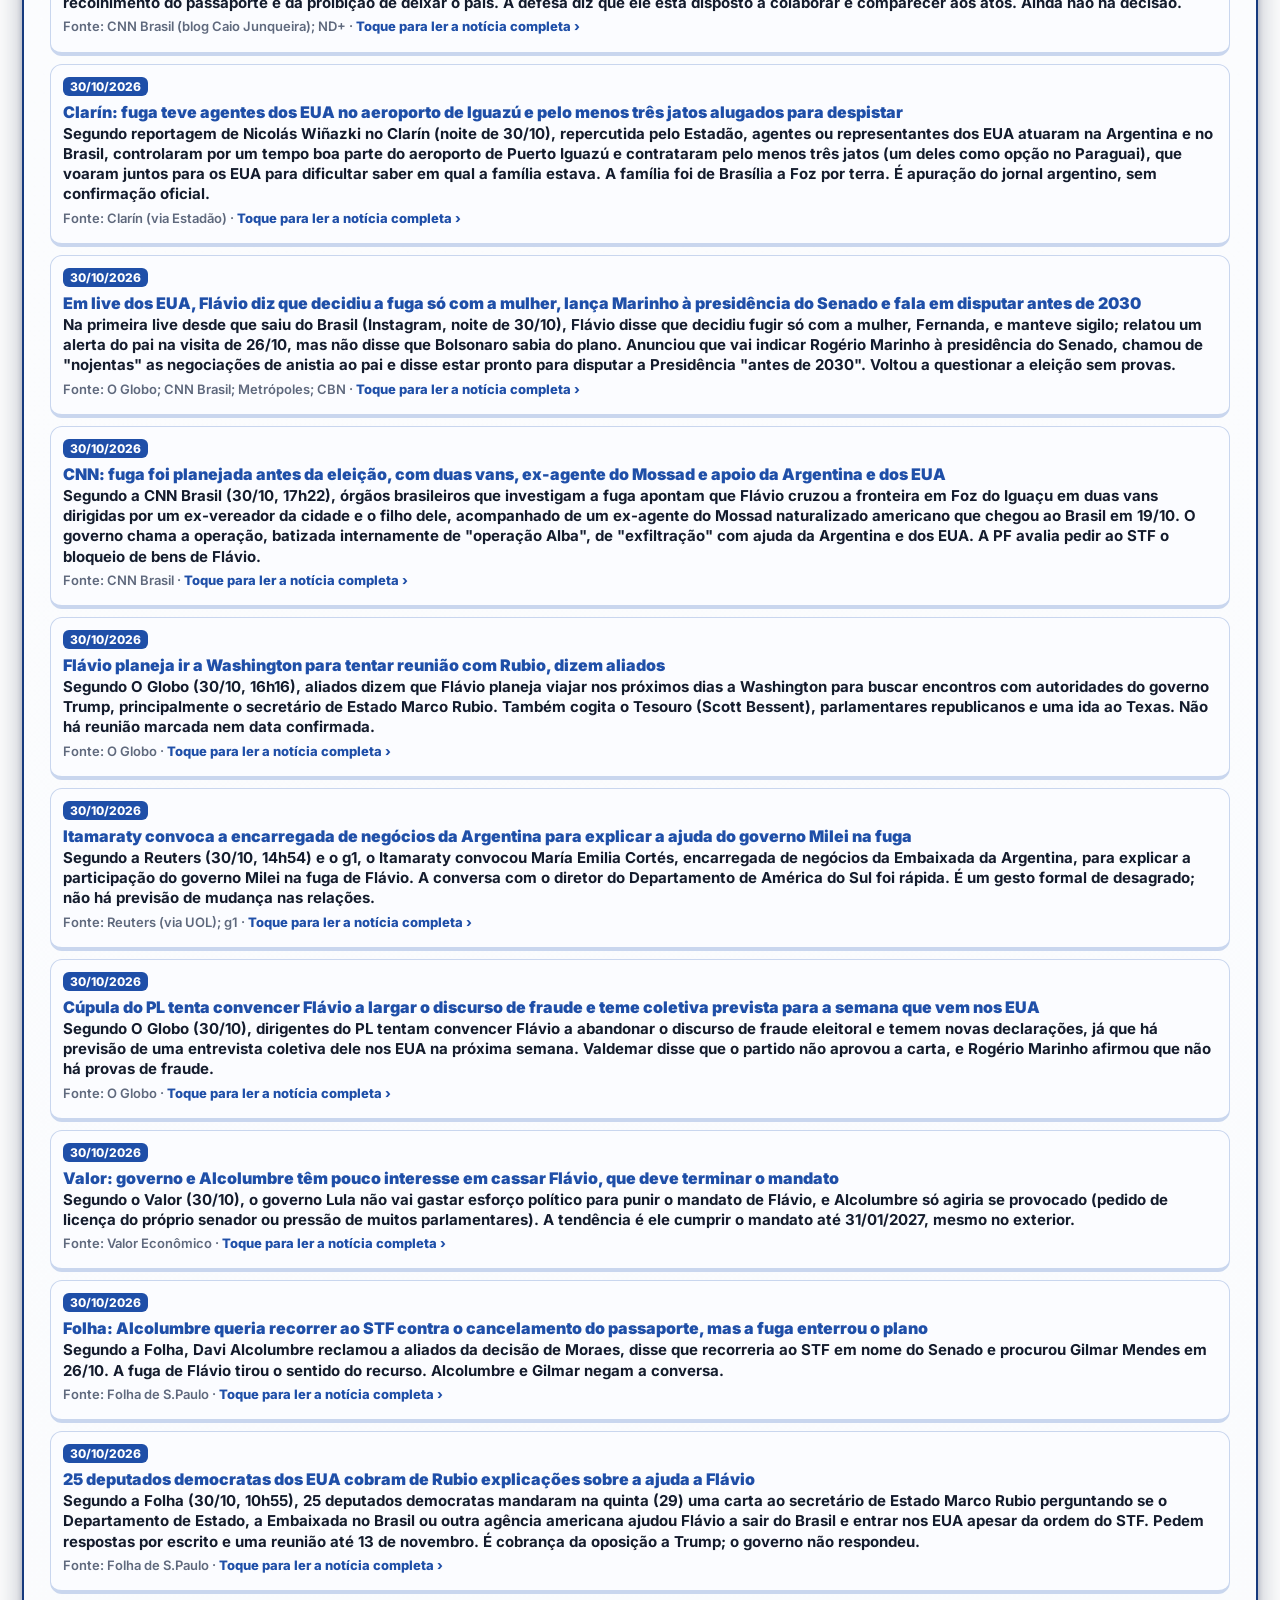
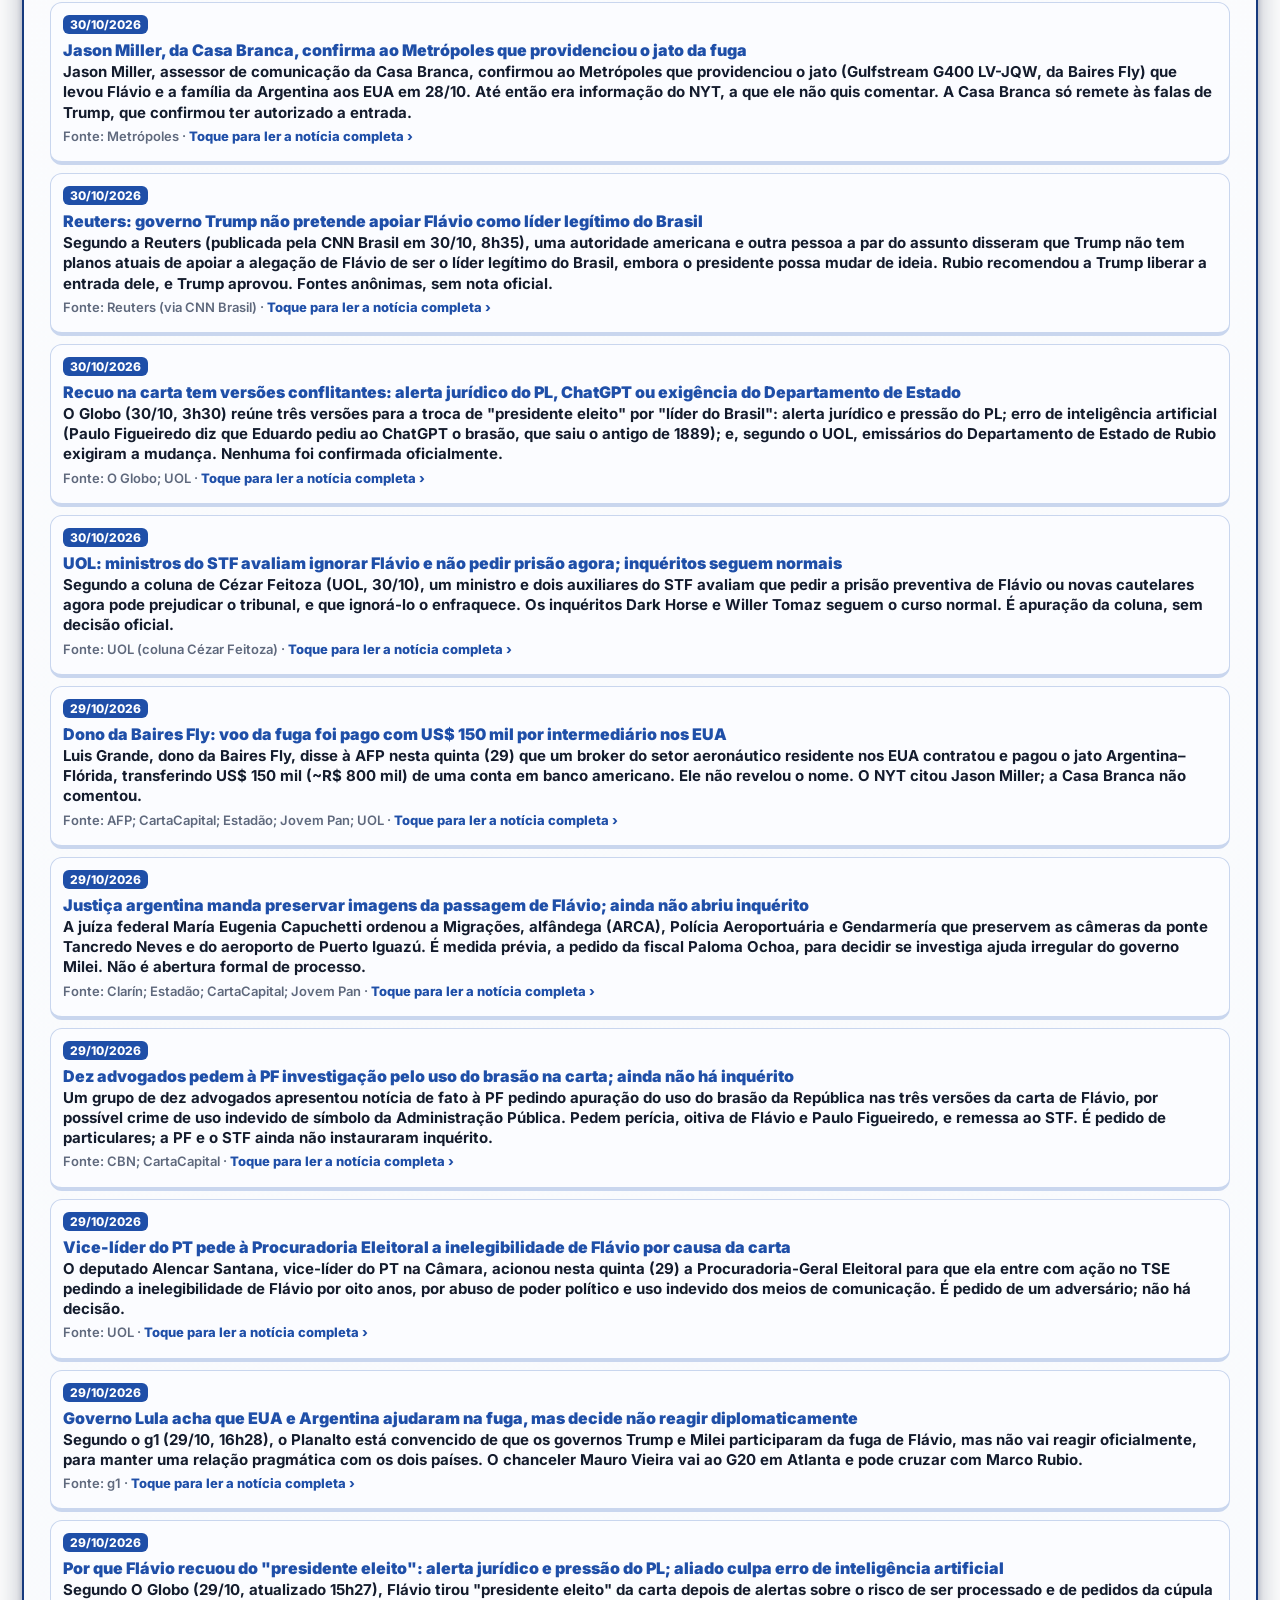
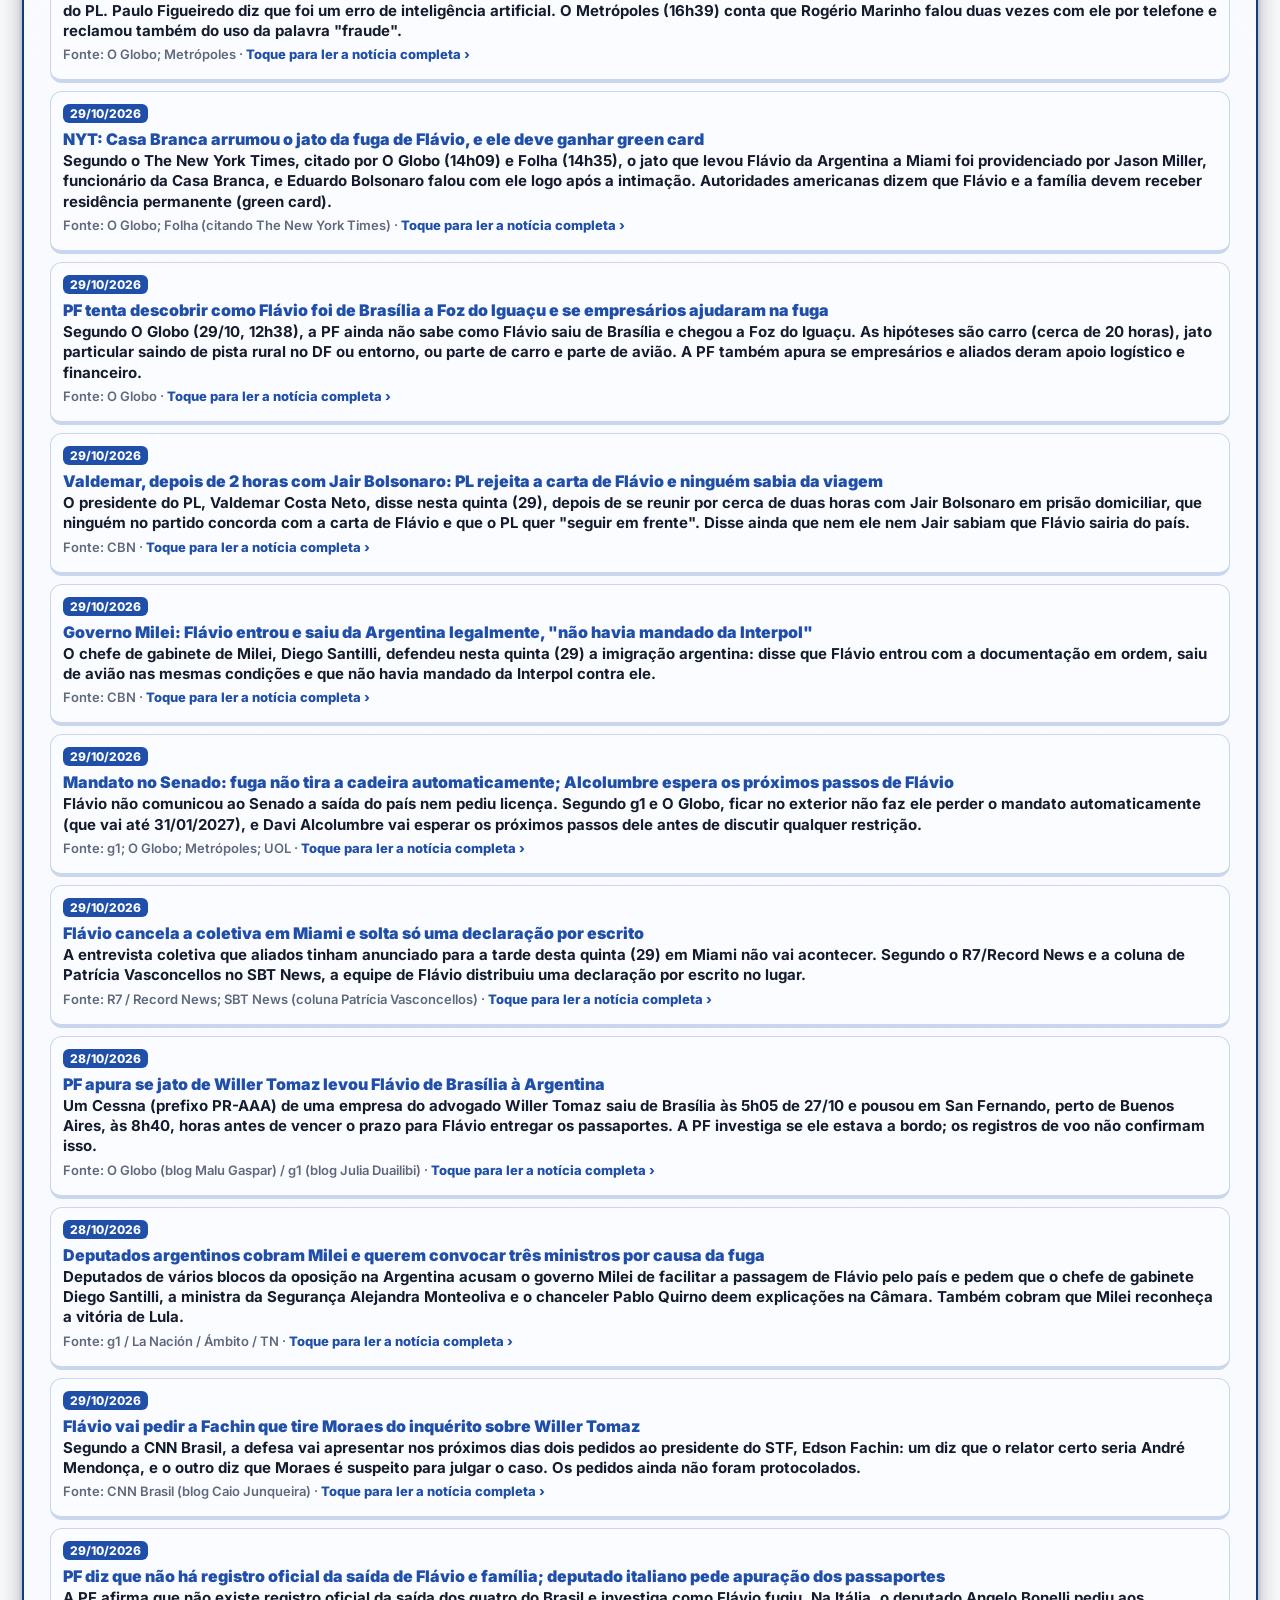
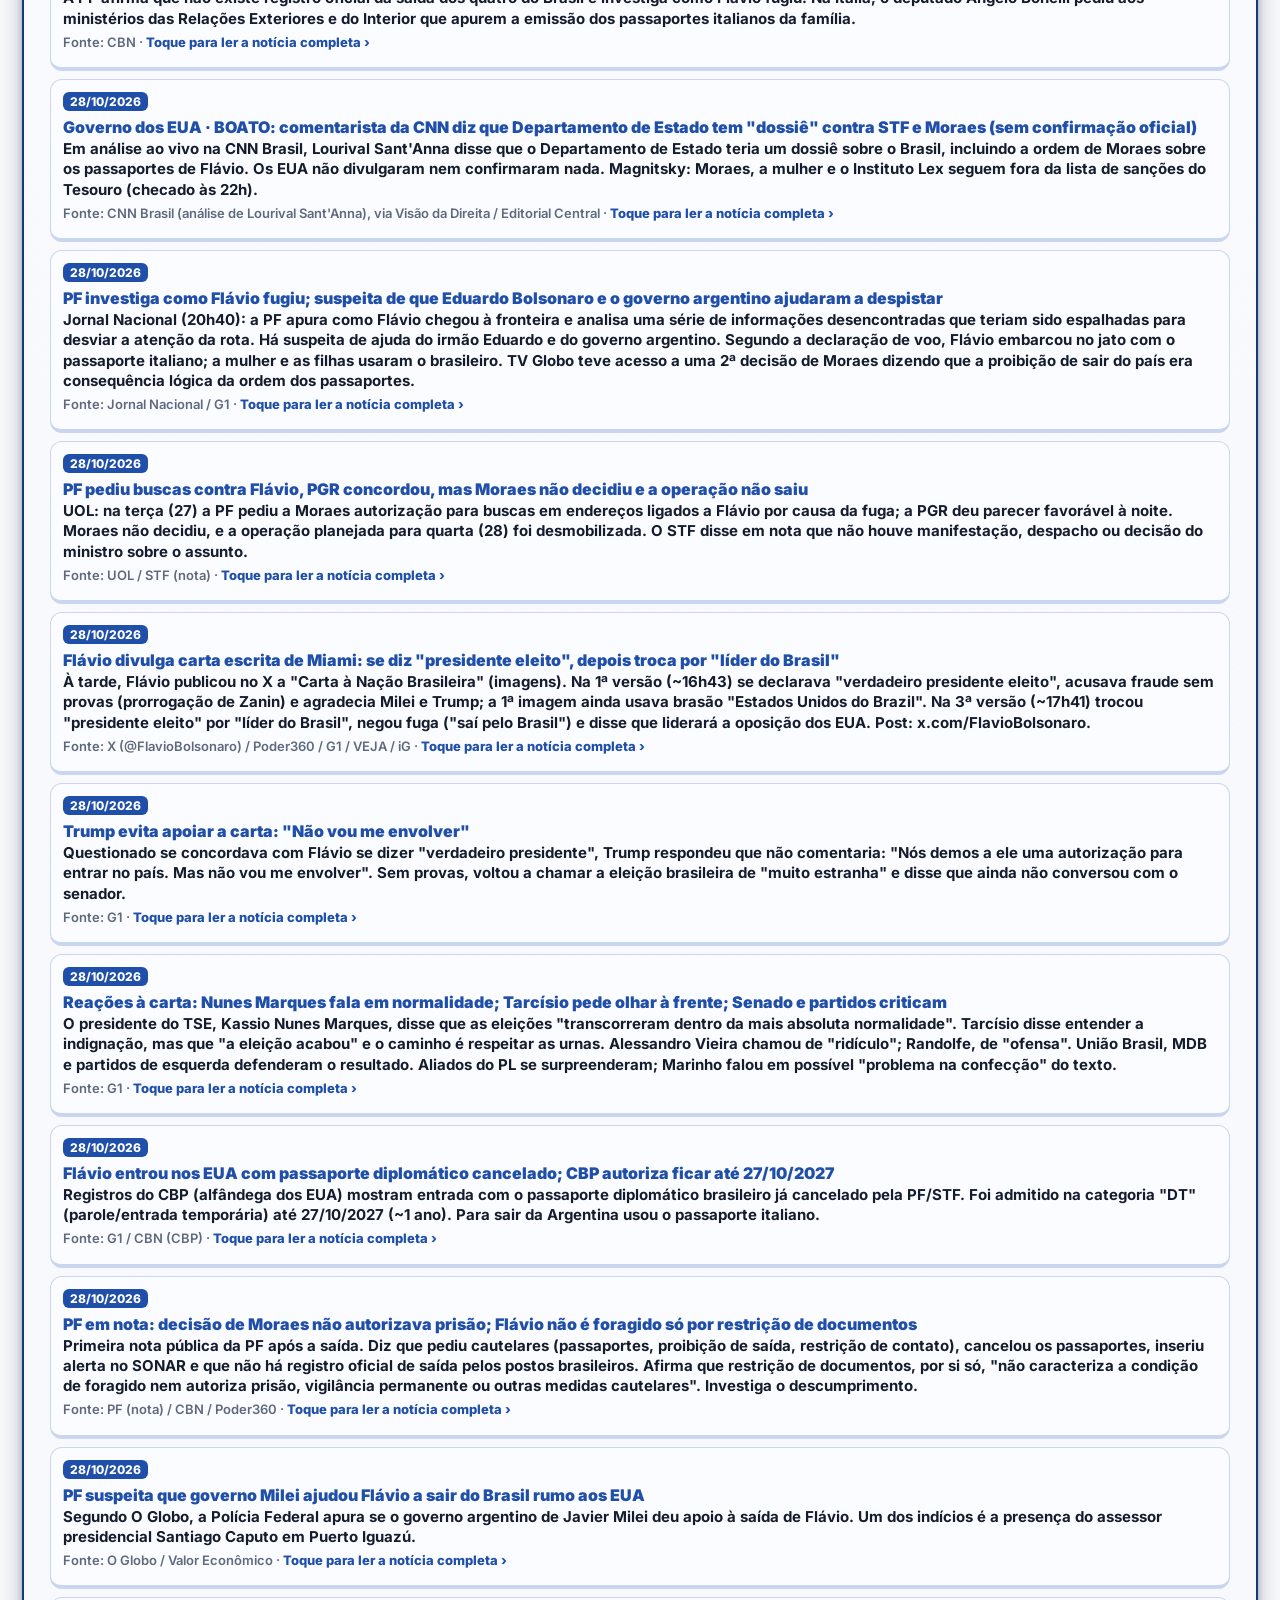
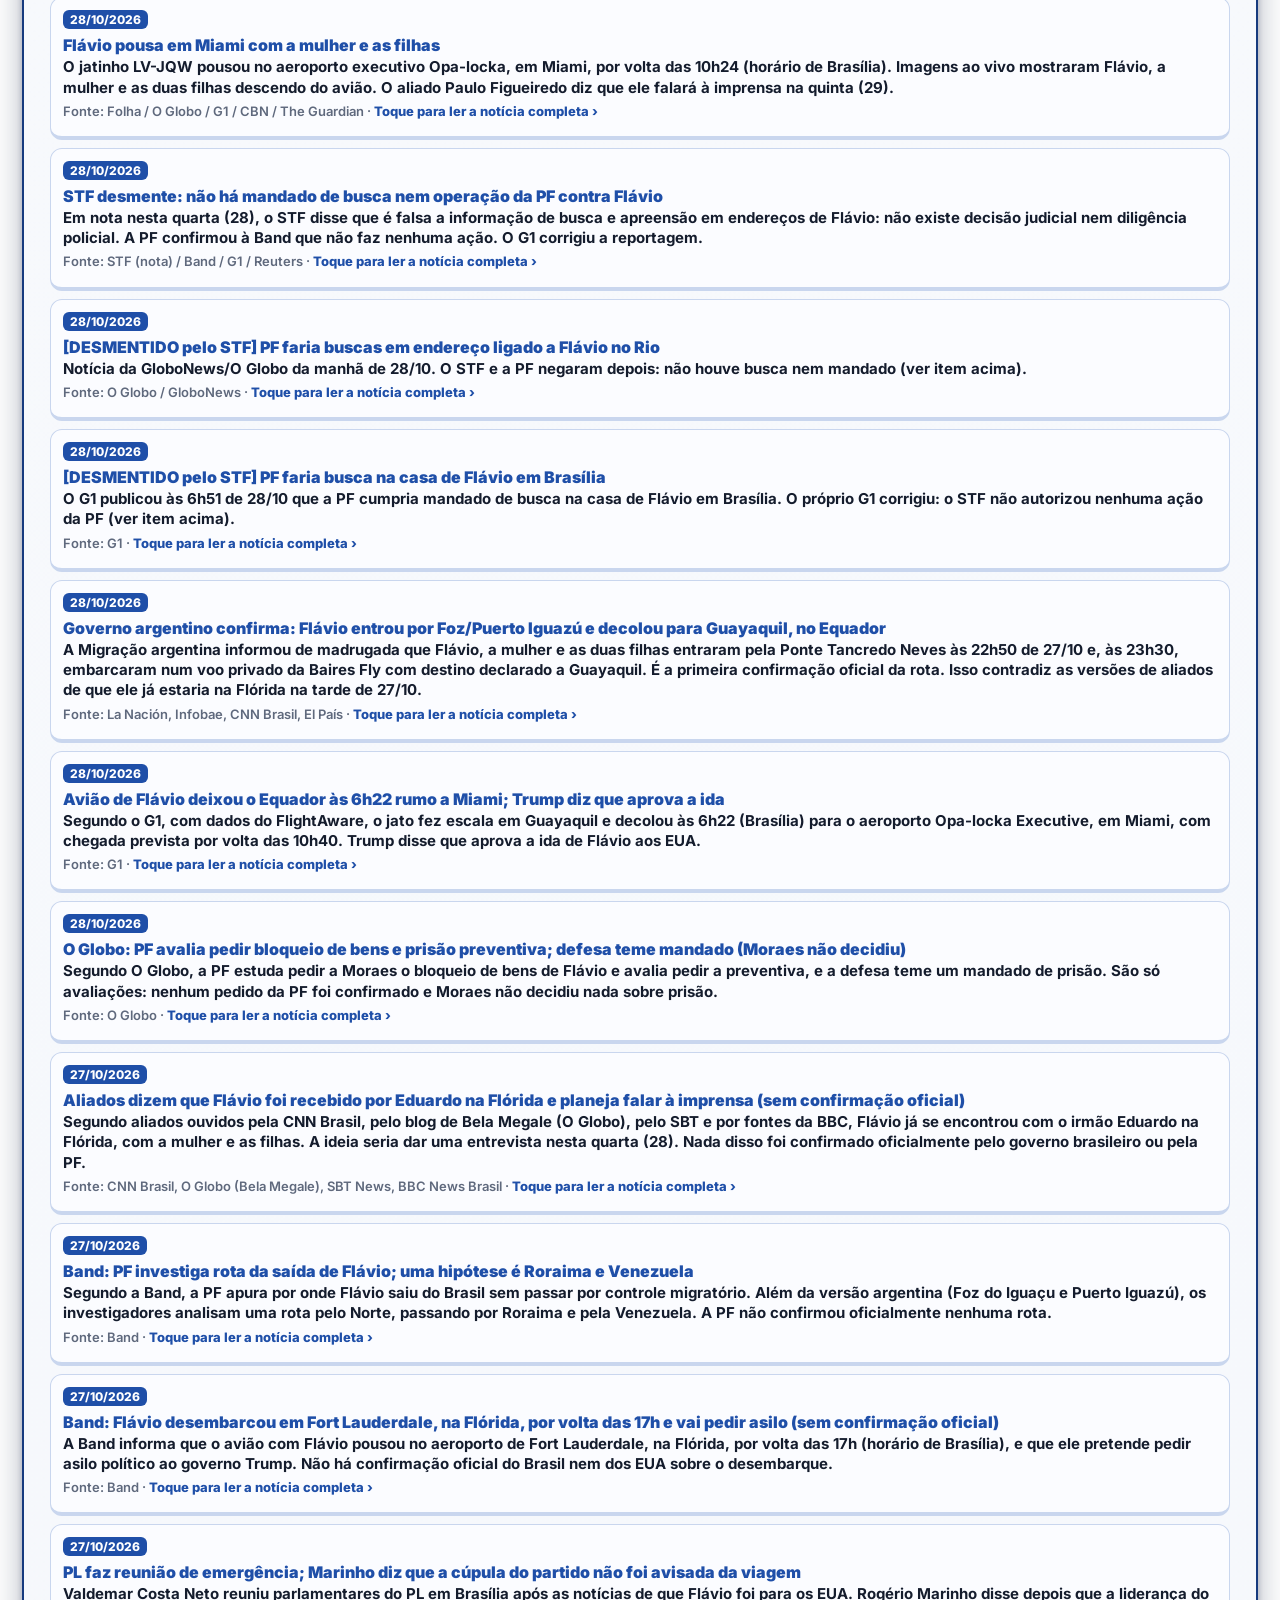
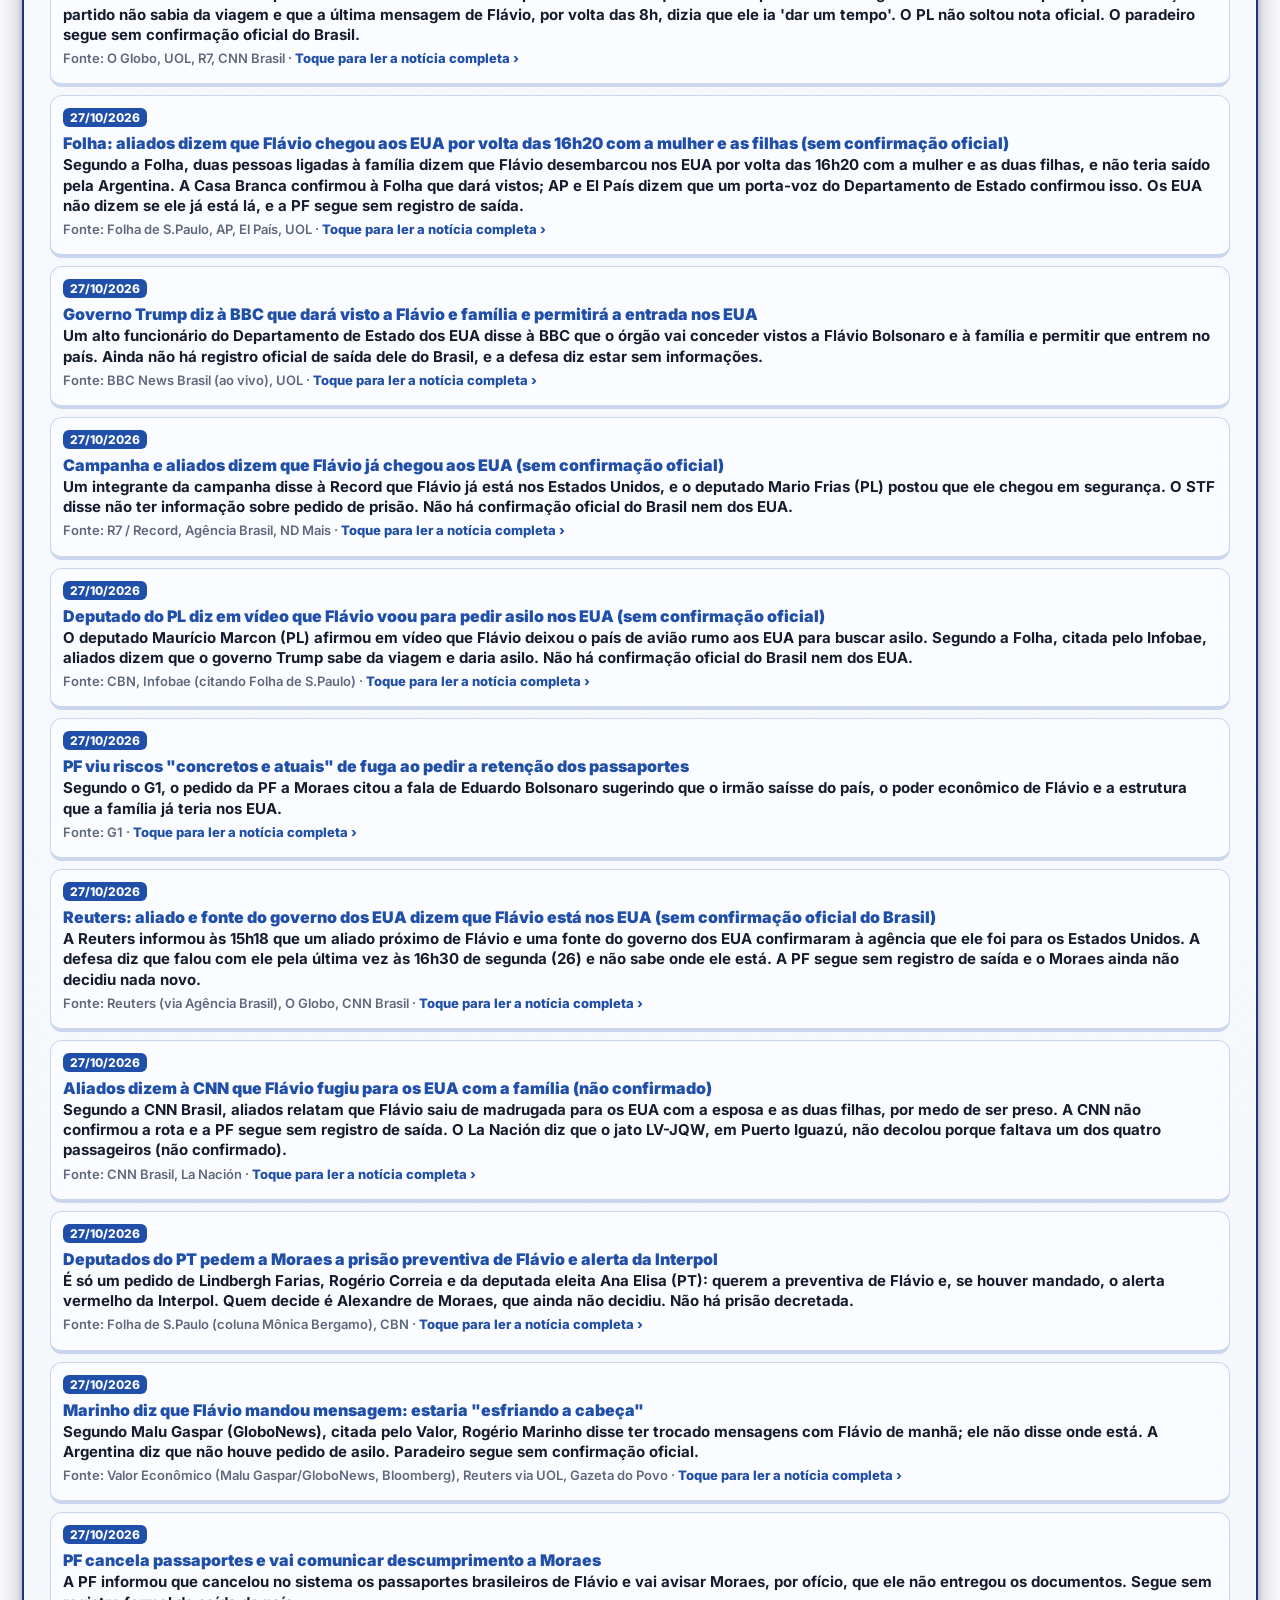
==== commit 46e2ae2c: "Tem novidade do Eduardo Paes no Vigia." ====
--- a/pc/index.html
+++ b/pc/index.html
@@ -32,13 +32,12 @@
 <link href="https://fonts.googleapis.com/css2?family=Inter:wght@500;600;700;800;900&display=swap" rel="stylesheet">
 <link rel="stylesheet" href="style.css?v=100">
 <link rel="stylesheet" href="adpf.css?v=5">
-<link rel="stylesheet" href="/pc/pc.css?v=26">
+<link rel="stylesheet" href="/pc/pc.css?v=25">
 <link rel="stylesheet" href="flavio.css?v=4">
 <link rel="stylesheet" href="ruas.css?v=1">
 <link rel="stylesheet" href="prefeitura.css?v=1">
-<link rel="stylesheet" href="governo.css?v=1">
 <link rel="stylesheet" href="paes.css?v=1">
-<link rel="stylesheet" href="inv.css?v=19">
+<link rel="stylesheet" href="inv.css?v=18">
 <style id="nav4">/* Proposta A: cards grandes com gradiente */
 nav.nav{display:grid!important;grid-template-columns:1fr 1fr!important;gap:12px!important;background:transparent!important;box-shadow:none!important;border:0!important;padding:4px 6px 8px!important;border-radius:0!important;align-items:stretch!important}
 nav.nav a,nav.nav a.largo,nav.nav a.inteira{grid-column:auto!important;width:auto!important;justify-self:stretch!important;position:relative;overflow:visible!important;display:flex!important;flex-direction:column!important;align-items:flex-start!important;justify-content:flex-end!important;text-align:left!important;min-height:132px!important;height:auto!important;padding:16px 14px 14px!important;border-radius:20px!important;border:1.5px solid rgba(255,255,255,.45)!important;border-bottom:6px solid rgba(0,0,0,.45)!important;border-bottom-width:1px!important;color:#fff!important;text-decoration:none!important;font-weight:800!important;font-size:15px!important;line-height:1.15!important;white-space:normal!important;text-shadow:0 1px 2px rgba(0,0,0,.25)!important;box-shadow:0 6px 0 rgba(0,0,0,.35),0 10px 18px rgba(13,27,58,.3),inset 0 2px 0 rgba(255,255,255,.4)!important;transition:transform .08s,box-shadow .08s,border-bottom-width .08s!important}
@@ -60,11 +59,10 @@
 <style id="sairbtn">.vg-cab{position:relative}.vg-sair{position:absolute;right:6px;top:50%;transform:translateY(-50%);background:linear-gradient(#ff5a5a,#c00);color:#fff;border:0;border-radius:14px;padding:11px 18px;font:800 18px Inter,system-ui,sans-serif;box-shadow:0 4px 0 #7a0000,0 6px 10px rgba(0,0,0,.35);cursor:pointer}.vg-sair:active{transform:translateY(calc(-50% + 3px));box-shadow:0 1px 0 #7a0000}#telaSair{position:fixed;inset:0;z-index:99999;background:#0b0f1a;color:#fff;display:flex;flex-direction:column;align-items:center;justify-content:center;text-align:center;padding:30px;font-family:Inter,system-ui,sans-serif}#telaSair h2{font-size:30px;margin:14px 0}#telaSair p{color:#cbd5e1;font-size:16px;max-width:420px;line-height:1.45}#telaSair small{margin-top:28px;color:#94a3b8}</style>
 </head>
 <body class="pc">
-<div class="versao-app"><span class="relogio" id="relogio" title="Hora local · horário de Brasília">🕒 <b id="relogioH">--:--:--</b> <small>Brasília</small></span><span class="ver-txt">versão 1.7.35 · PC</span></div>
+<div class="versao-app"><span class="relogio" id="relogio" title="Hora local · horário de Brasília">🕒 <b id="relogioH">--:--:--</b> <small>Brasília</small></span><span class="ver-txt">versão 1.7.34 · PC</span></div>
 <div class="vg-cab"><img src="icons/olho-logo.png?v=4" alt="" width="44" height="44"><b>Vigia</b><button class="vg-sair" id="btnSair" aria-label="Sair do app">⏻ Sair</button></div>
 <nav class="nav" id="nav">
   <b class="ponto" id="pontoPesq" hidden style="display:none"></b><b class="ponto" id="pontoAnal" hidden style="display:none"></b><b class="ponto" id="pontoProx" hidden style="display:none"></b><b class="ponto" id="pontoConf" hidden style="display:none"></b><a href="#flavio" data-aba="flavio" class="nc n1"><span class="nav-ico" aria-hidden="true">🇧🇷</span><span class="nav-lab">Flávio Bolsonaro</span><b class="ponto" id="pontoFlavio" hidden title="novidade no caso Flávio">!</b><small>× Alexandre de Moraes</small></a><a href="#adpf" data-aba="adpf" class="nc n2"><span class="nav-ico" aria-hidden="true">⚖️</span><img src="icons/balanca-192.png" alt="" class="adpf-ico"><span class="nav-lab">ADPF 1362</span><b class="ponto" id="pontoAdpf" hidden title="novidade na ADPF">!</b><small>PSD no STF</small></a><a href="#ruas" data-aba="ruas" class="nc n3"><span class="nav-ico" aria-hidden="true">⚖️</span><span class="nav-lab">Douglas Ruas</span><b class="ponto" id="pontoRuas" hidden title="novidade no caso Ruas">!</b><small><i class="ass-d">Assunto:</i> Ministério Público</small></a><a href="#prefeitura" data-aba="prefeitura" class="nc n4"><span class="nav-ico" aria-hidden="true">🏛️</span><span class="nav-lab">Prefeitura do Rio</span><b class="ponto" id="pontoPrefeitura" hidden title="novidade na Prefeitura do Rio">!</b><small>quem entrou e quem saiu</small></a>
-<a href="#governo" data-aba="governo" class="nc n6"><span class="nav-ico" aria-hidden="true">📜</span><span class="nav-lab">Governo do Estado do Rio</span><b class="ponto" id="pontoGoverno" hidden title="novidade no Governo do Estado do Rio">!</b><small>quem entrou e quem saiu</small></a>
 <a href="#paes" data-aba="paes" class="nc n5"><span class="nav-ico" aria-hidden="true">🏛️</span><span class="nav-lab">Eduardo Paes</span><b class="ponto" id="pontoPaes" hidden title="novidade no caso Paes">!</b><small>ex-prefeito do Rio</small></a>
 </nav>
 <div class="inst" id="inst" hidden>
@@ -229,19 +227,6 @@
  <div class="rod" id="pfAtu">Carregando…</div>
 </main>
 
-<main class="quadro aba" id="aba-governo" hidden>
- <div class="ge-topo">
-  <div class="ge-logo">📜</div>
-  <h1 style="font-size:clamp(18px,5.4vw,28px)">GOVERNO DO ESTADO DO RIO</h1>
-  <div class="ge-contra" id="geContra">Diário Oficial do Estado do Rio de Janeiro</div>
-  <div class="ge-assunto" id="geAss"></div>
-  <div class="subt" id="geRes"></div>
-  <div class="st" id="geSt"></div>
- </div>
- <h2 class="tit">Quem entrou e quem saiu</h2><p class="nota">Trocas no 1º escalão estadual · mais recentes no topo</p><div id="geLin"></div>
- <div class="rod" id="geAtu">Carregando…</div>
-</main>
-
 <main class="quadro aba" id="aba-paes" hidden>
  <div class="pa-topo">
   <div class="pa-logo">🏛️</div>
@@ -266,14 +251,13 @@
 </div>
 
 <script src="/pc/pc.js?v=9"></script>
-<script src="app.js?v=108"></script>
+<script src="app.js?v=107"></script>
 <script src="adpf.js?v=9"></script>
-<script src="flavio.js?v=12"></script>
+<script src="flavio.js?v=11"></script>
 <script src="ruas.js?v=6"></script>
 <script src="prefeitura.js?v=1"></script>
-<script src="governo.js?v=1"></script>
 <script src="paes.js?v=1"></script>
-<script src="inv.js?v=6"></script>
+<script src="inv.js?v=5"></script>
 <div id="telaSair" hidden style="display:none"><img src="icons/olho-logo.png?v=4" width="72" height="72" alt="" style="border-radius:16px"><h2>App encerrado</h2><p><b>iPhone:</b> deslize de baixo para cima e arraste o Vigia para cima para fechar.<br><b>Android:</b> toque no botão de apps recentes e deslize o Vigia para fechar.</p><small>Toque na tela para voltar</small></div>
 <script>(function(){var b=document.getElementById('btnSair'),t=document.getElementById('telaSair');b.onclick=function(){try{window.close()}catch(e){}setTimeout(function(){if(!window.closed){t.hidden=false;t.style.display='flex'}},300)};t.onclick=function(){t.hidden=true;t.style.display='none'}})();</script>
 </body>
--- a/pc/pc.css
+++ b/pc/pc.css
@@ -149,13 +149,12 @@
 }
 
 
-/* ===== 6 botões no PC (inclui Governo do Estado do Rio) ===== */
-body.pc nav.nav{grid-template-columns:repeat(6,minmax(0,1fr))!important;gap:10px!important}
+/* ===== 5 botões no PC (inclui Eduardo Paes) ===== */
+body.pc nav.nav{grid-template-columns:repeat(5,minmax(0,1fr))!important;gap:12px!important}
 body.pc nav.nav a:last-child:nth-child(odd){grid-column:auto!important;justify-self:stretch!important;width:auto!important}
-body.pc nav.nav a.nc,body.pc nav.nav a.n1,body.pc nav.nav a.n2,body.pc nav.nav a.n3,body.pc nav.nav a.n4,body.pc nav.nav a.n5,body.pc nav.nav a.n6{
-  min-height:168px!important;border-bottom-width:7px!important;border-radius:20px!important
+body.pc nav.nav a.nc,body.pc nav.nav a.n1,body.pc nav.nav a.n2,body.pc nav.nav a.n3,body.pc nav.nav a.n4,body.pc nav.nav a.n5{
+  min-height:150px!important;border-bottom-width:7px!important;border-radius:20px!important
 }
-body.pc nav.nav a[data-aba="governo"] .nav-lab{font-size:14px!important;line-height:1.2!important;white-space:normal!important;overflow-wrap:break-word!important}
 body.pc nav.nav a.n5{
   background:linear-gradient(180deg,#f472b6 0%,#ec4899 28%,#db2777 62%,#9d174d 100%)!important;
   border-color:#fbcfe8!important;border-bottom-color:#4c0519!important;
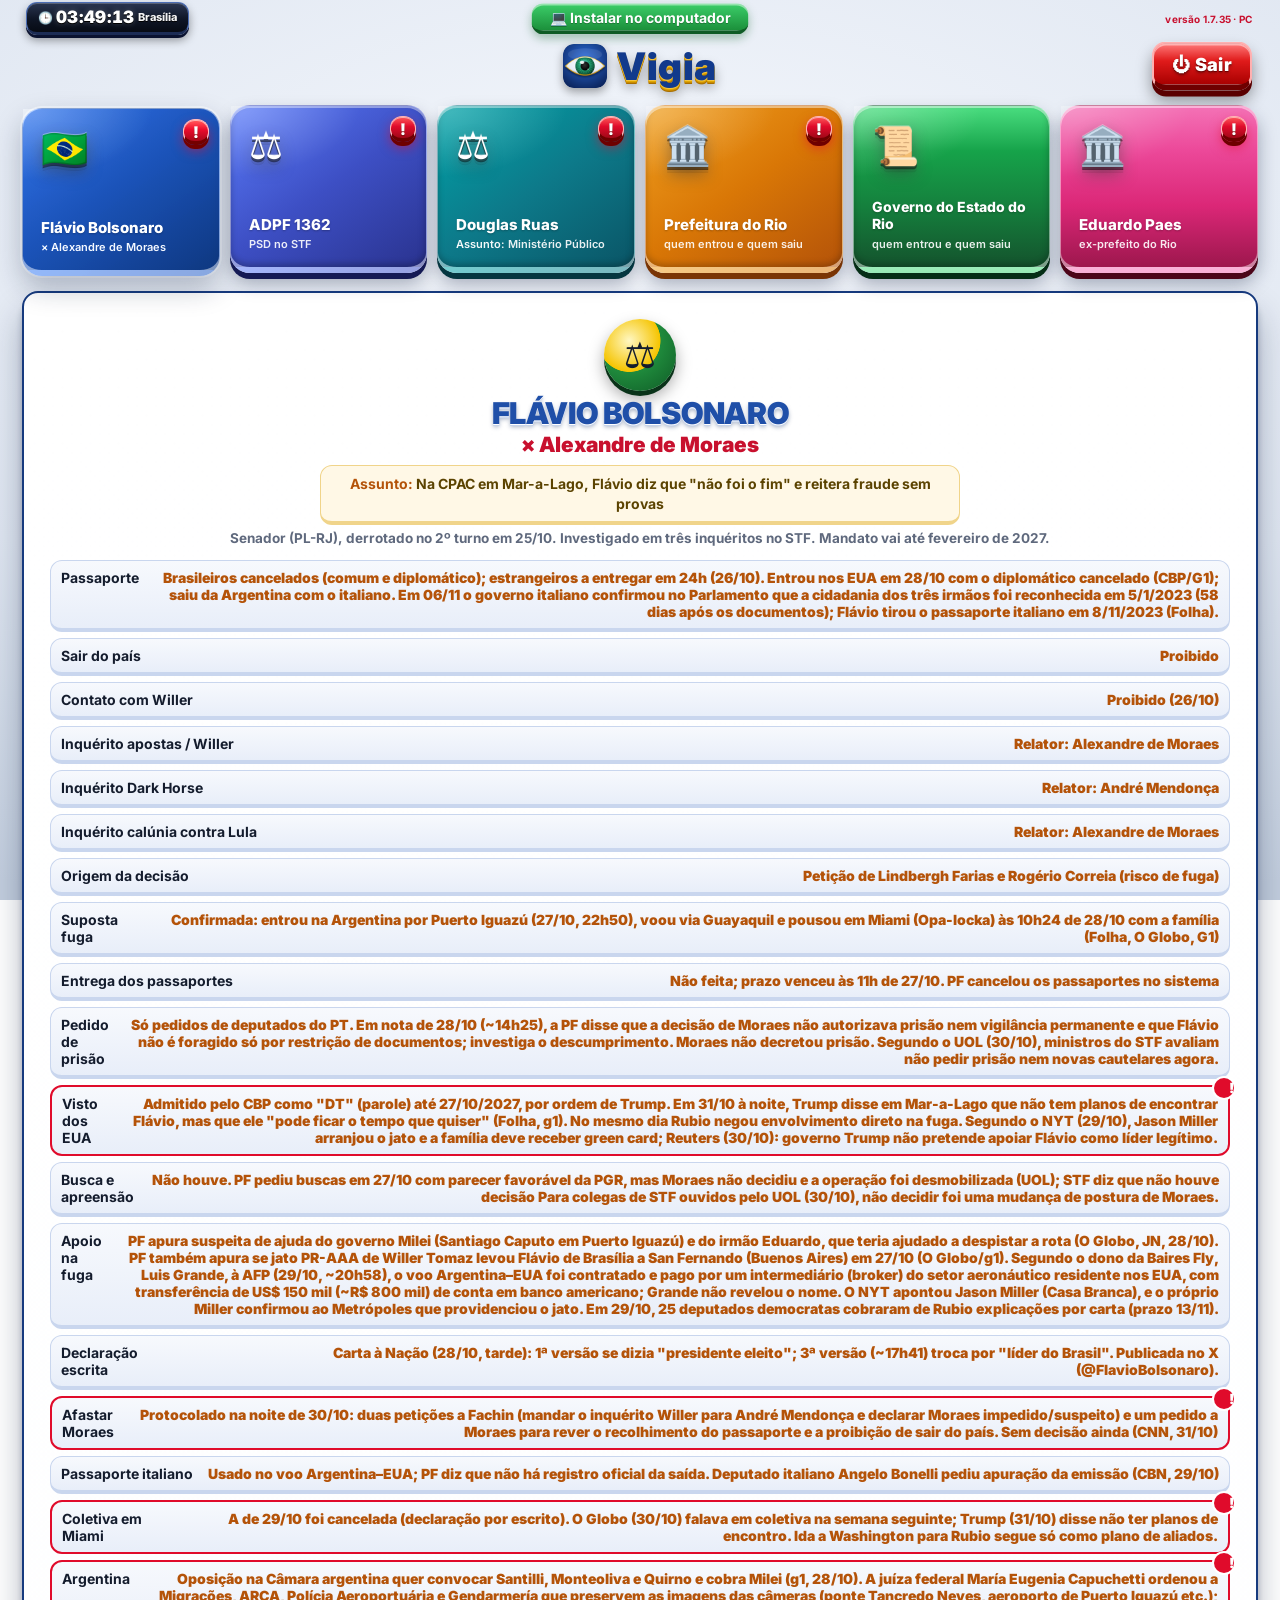
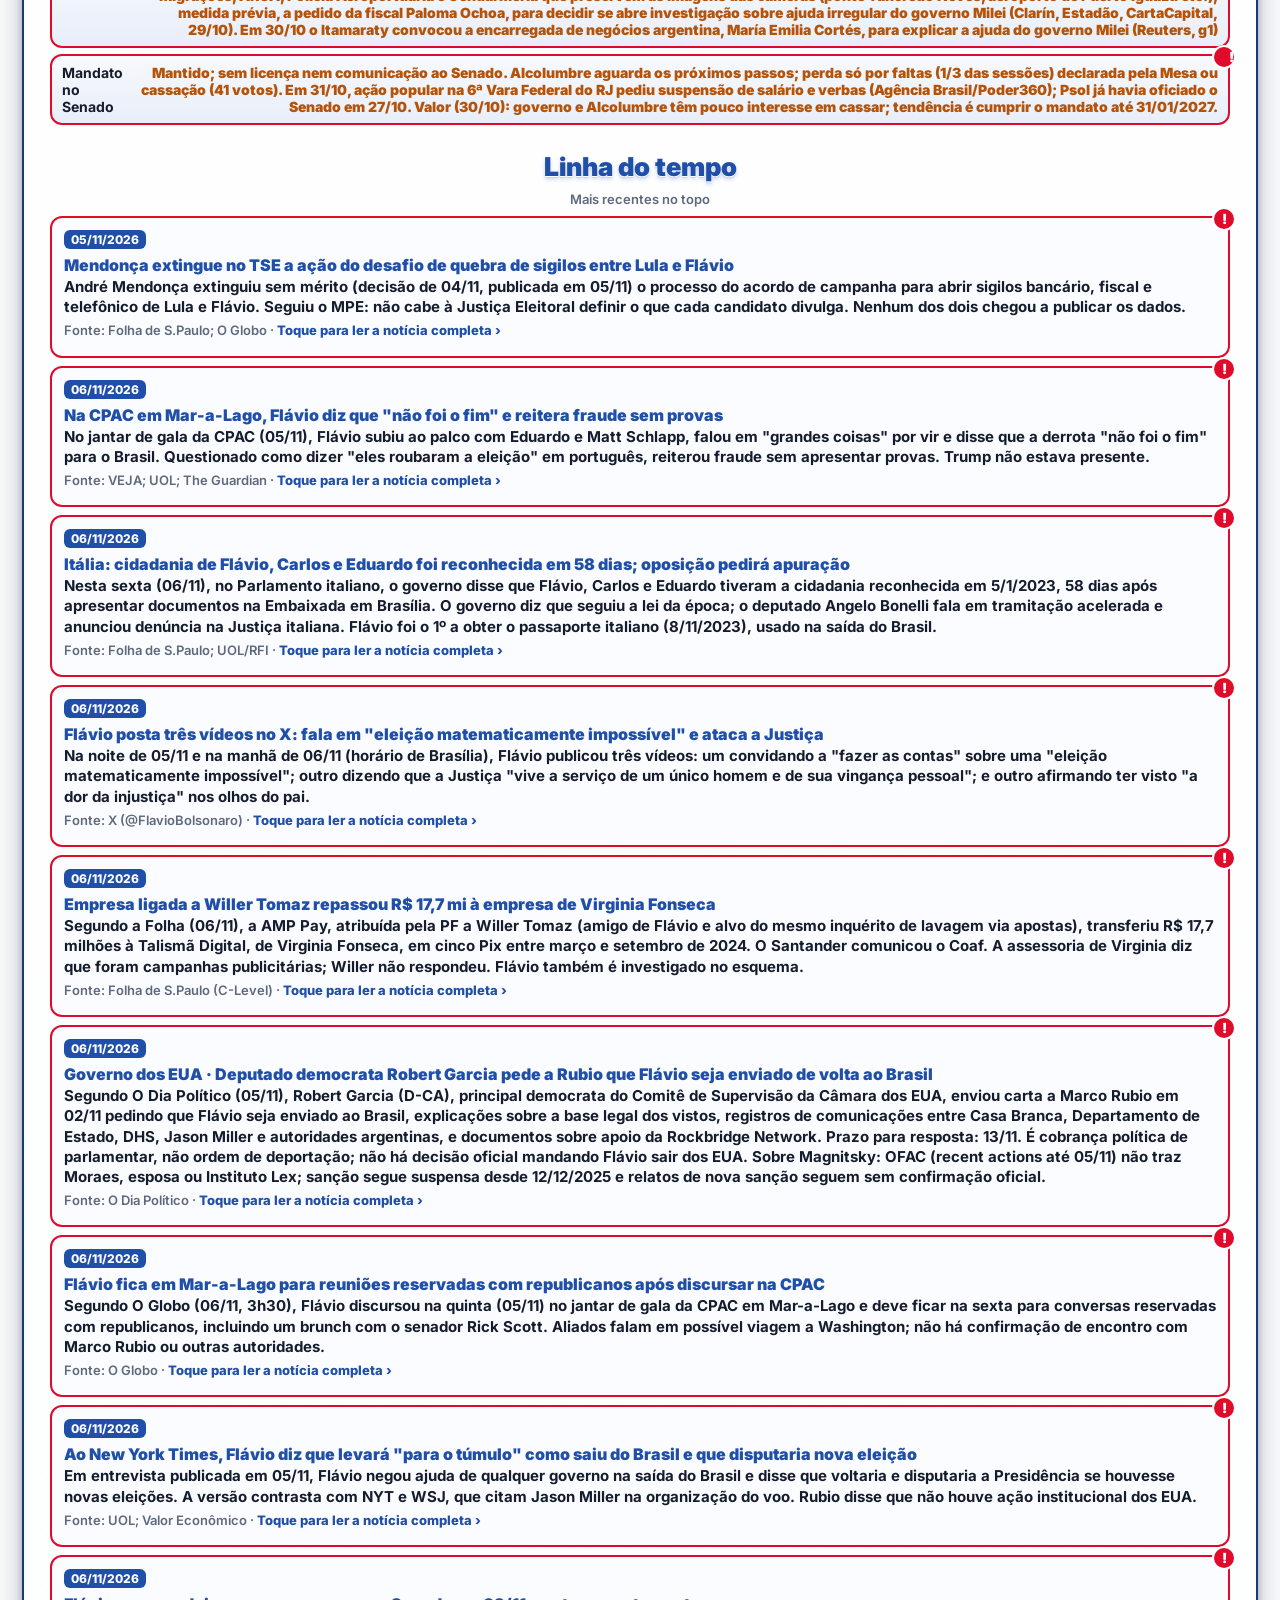
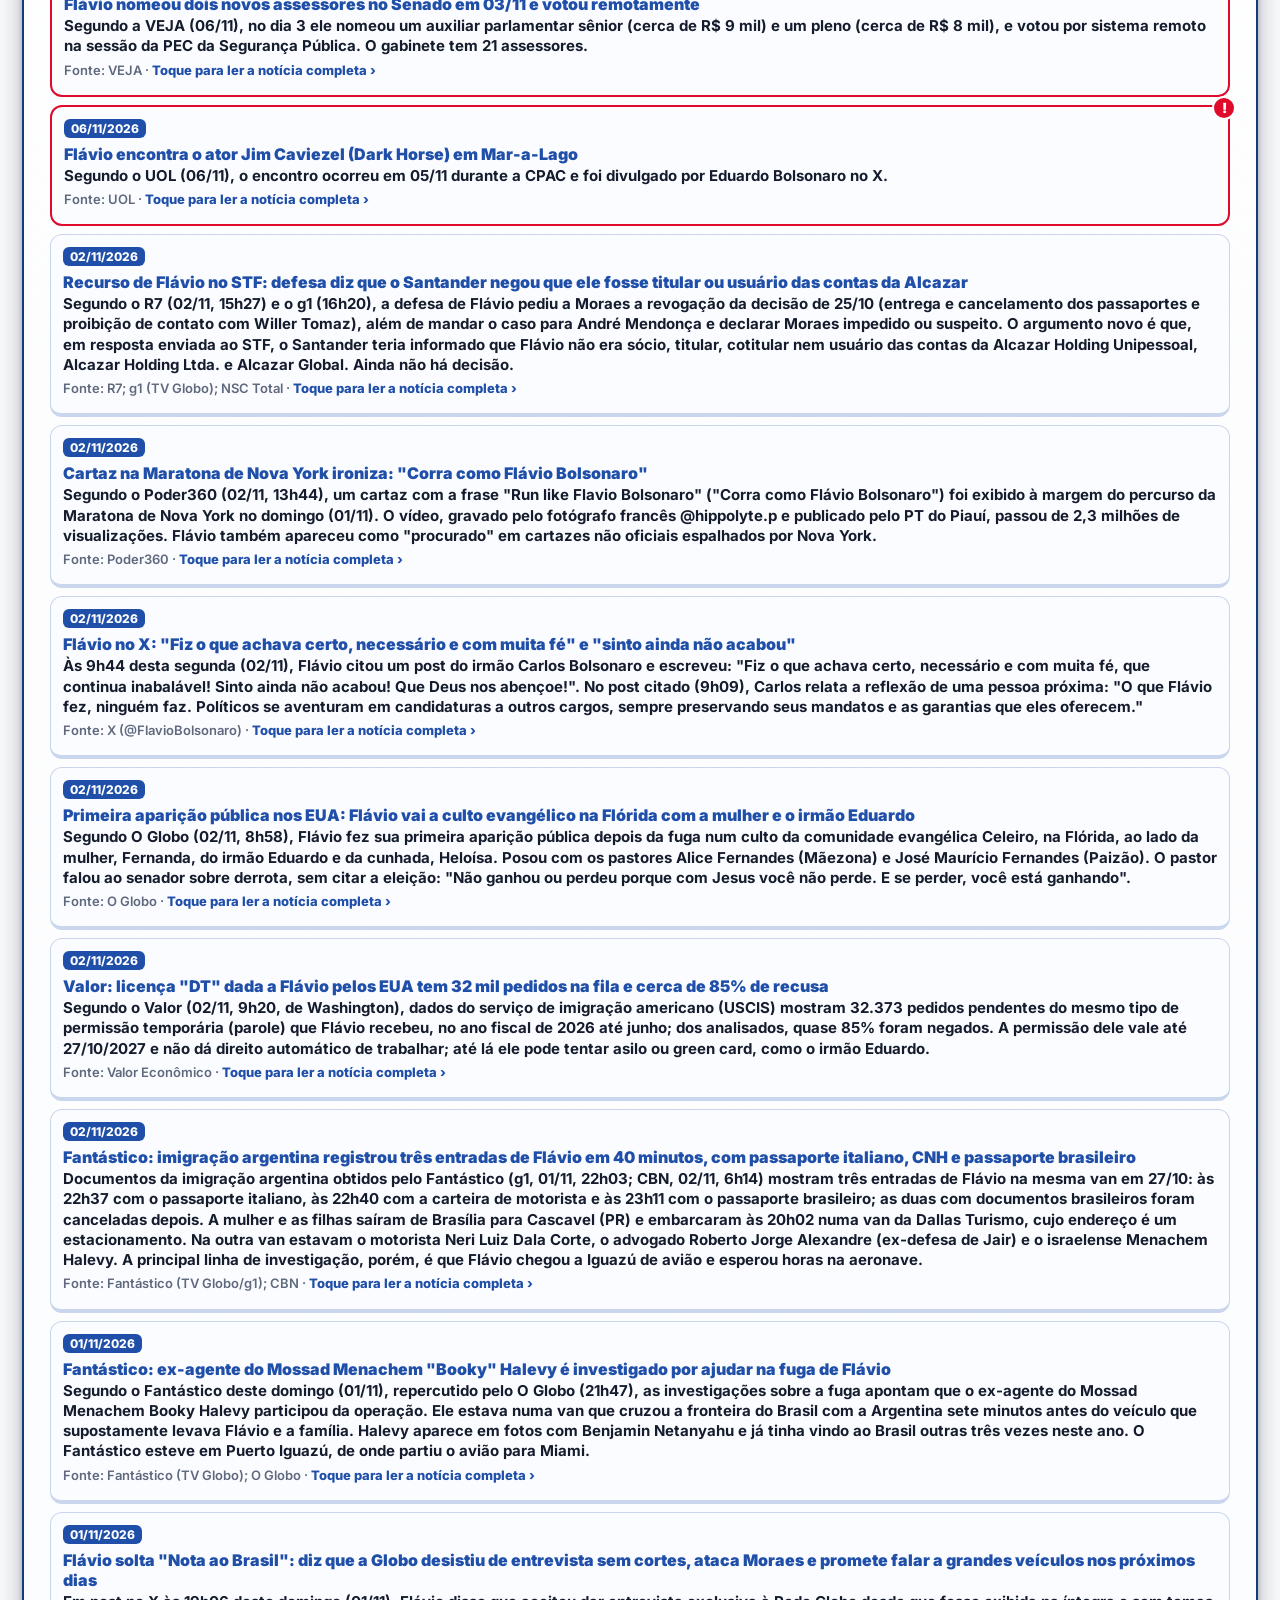
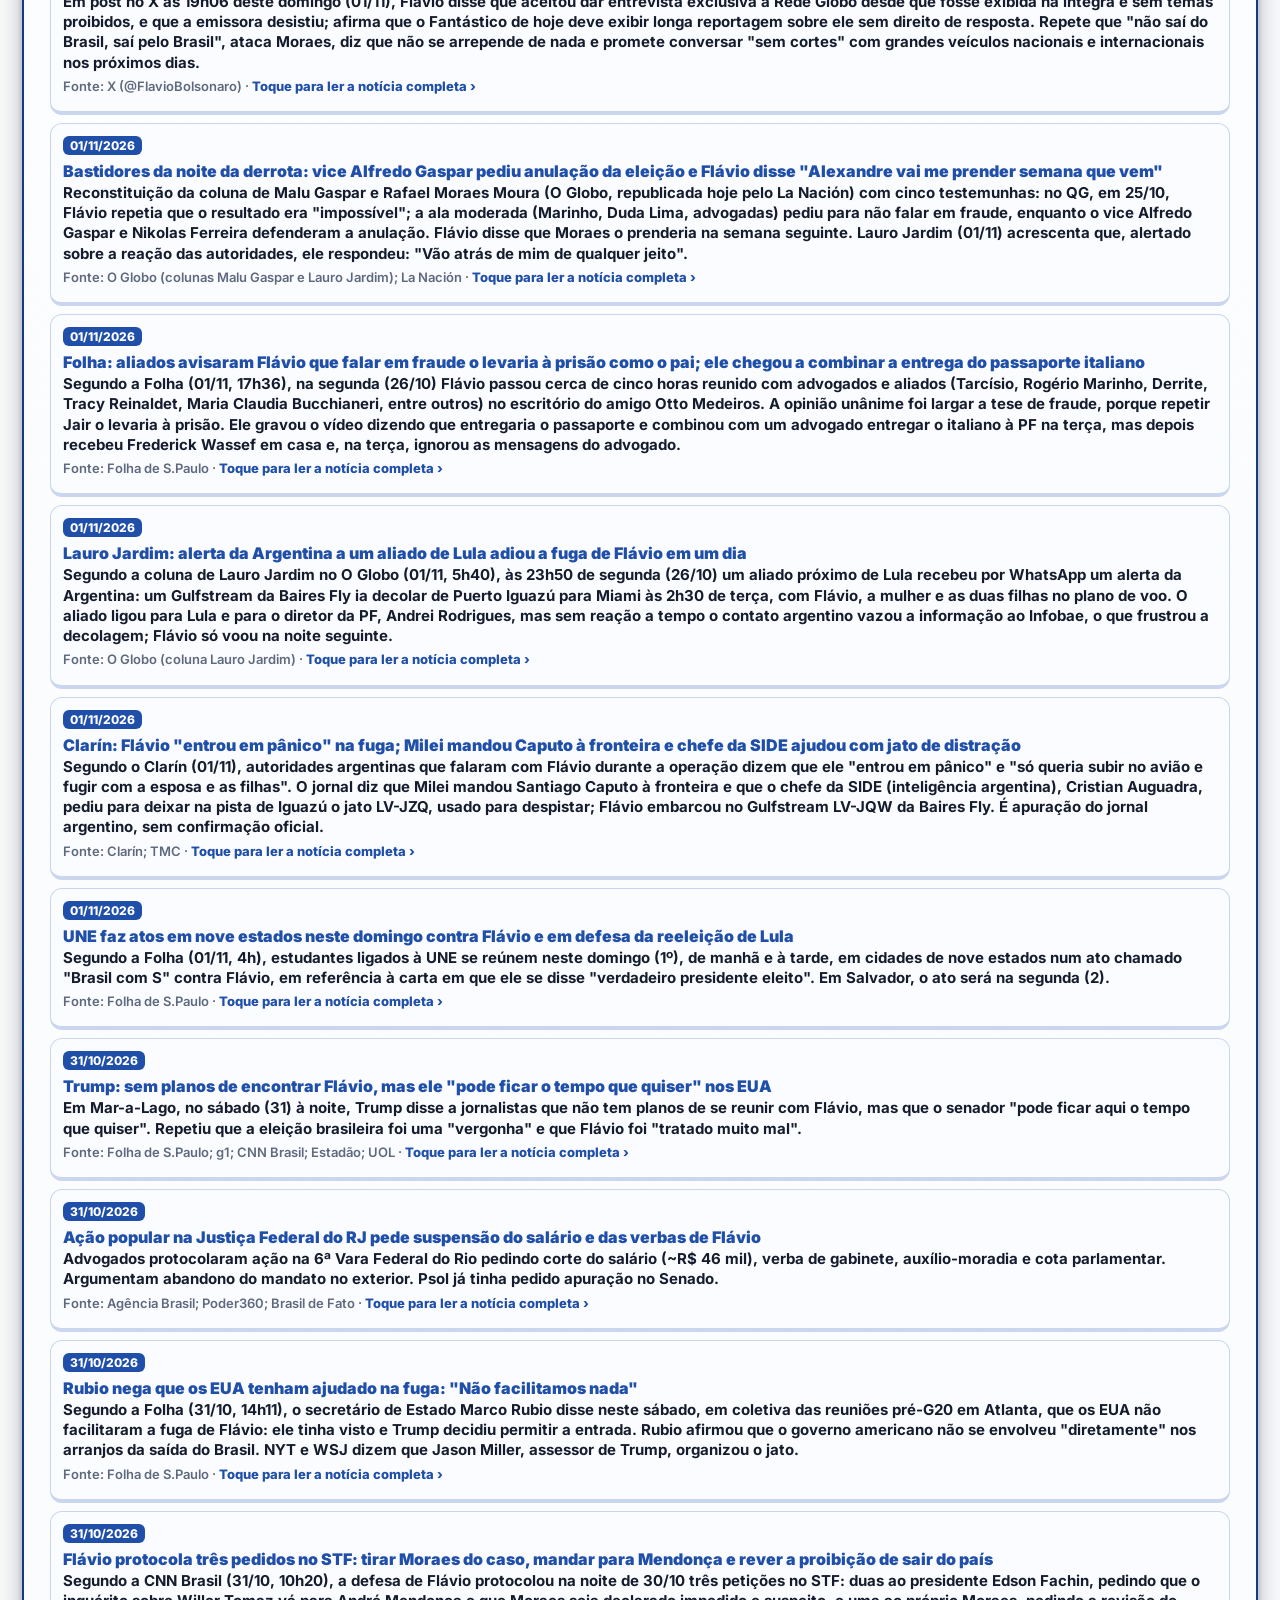
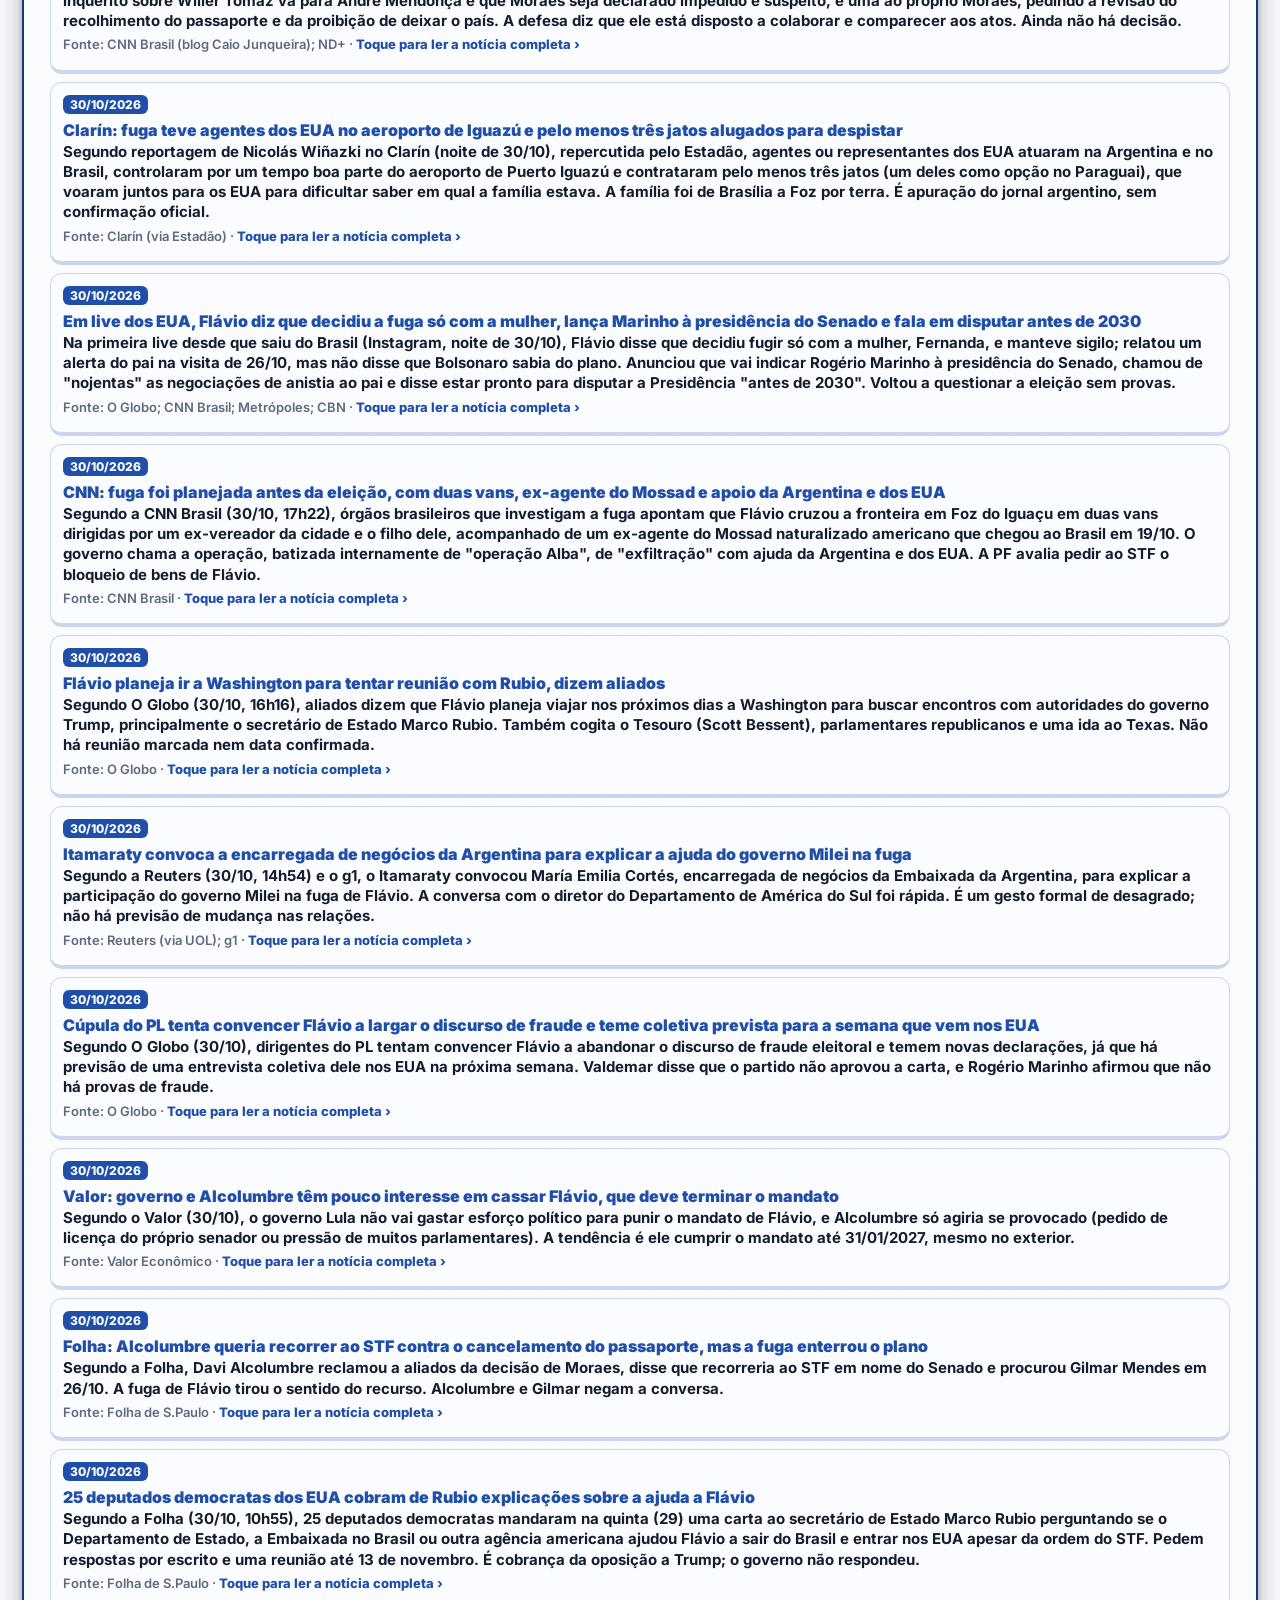
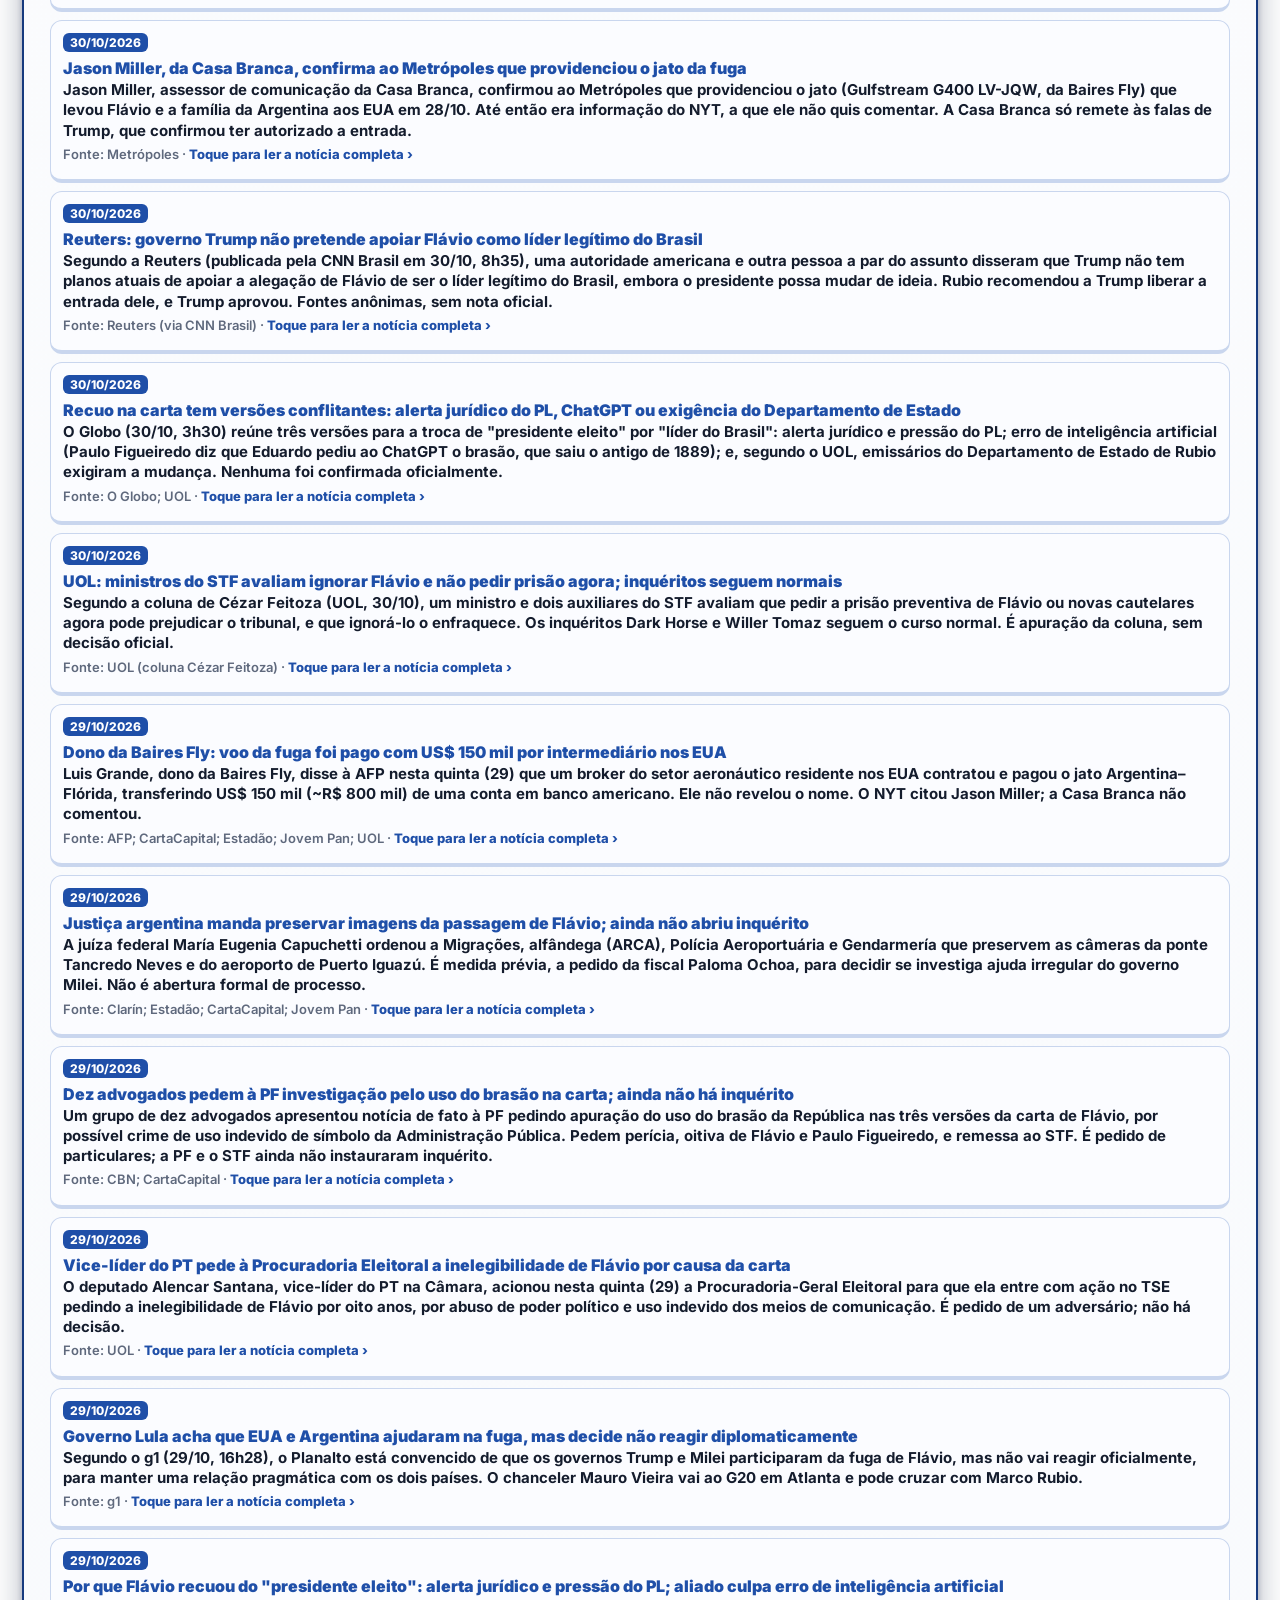
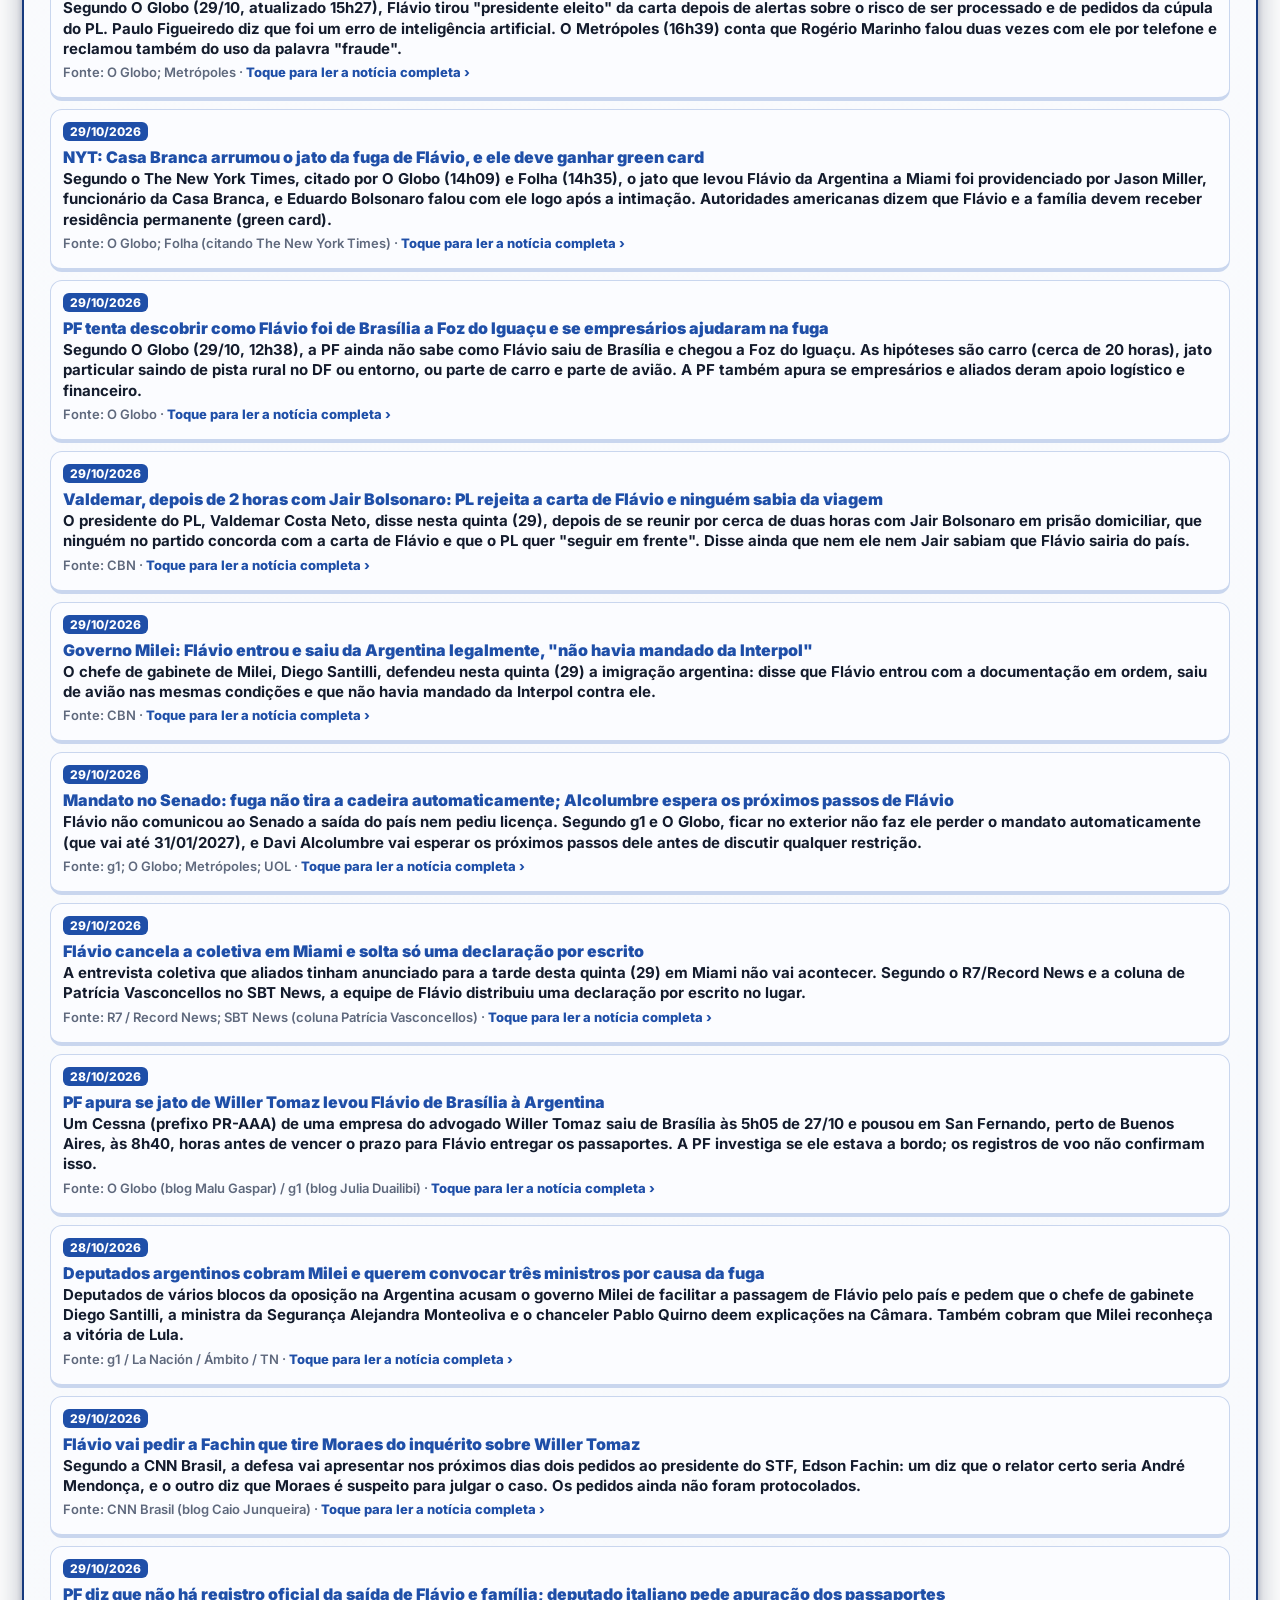
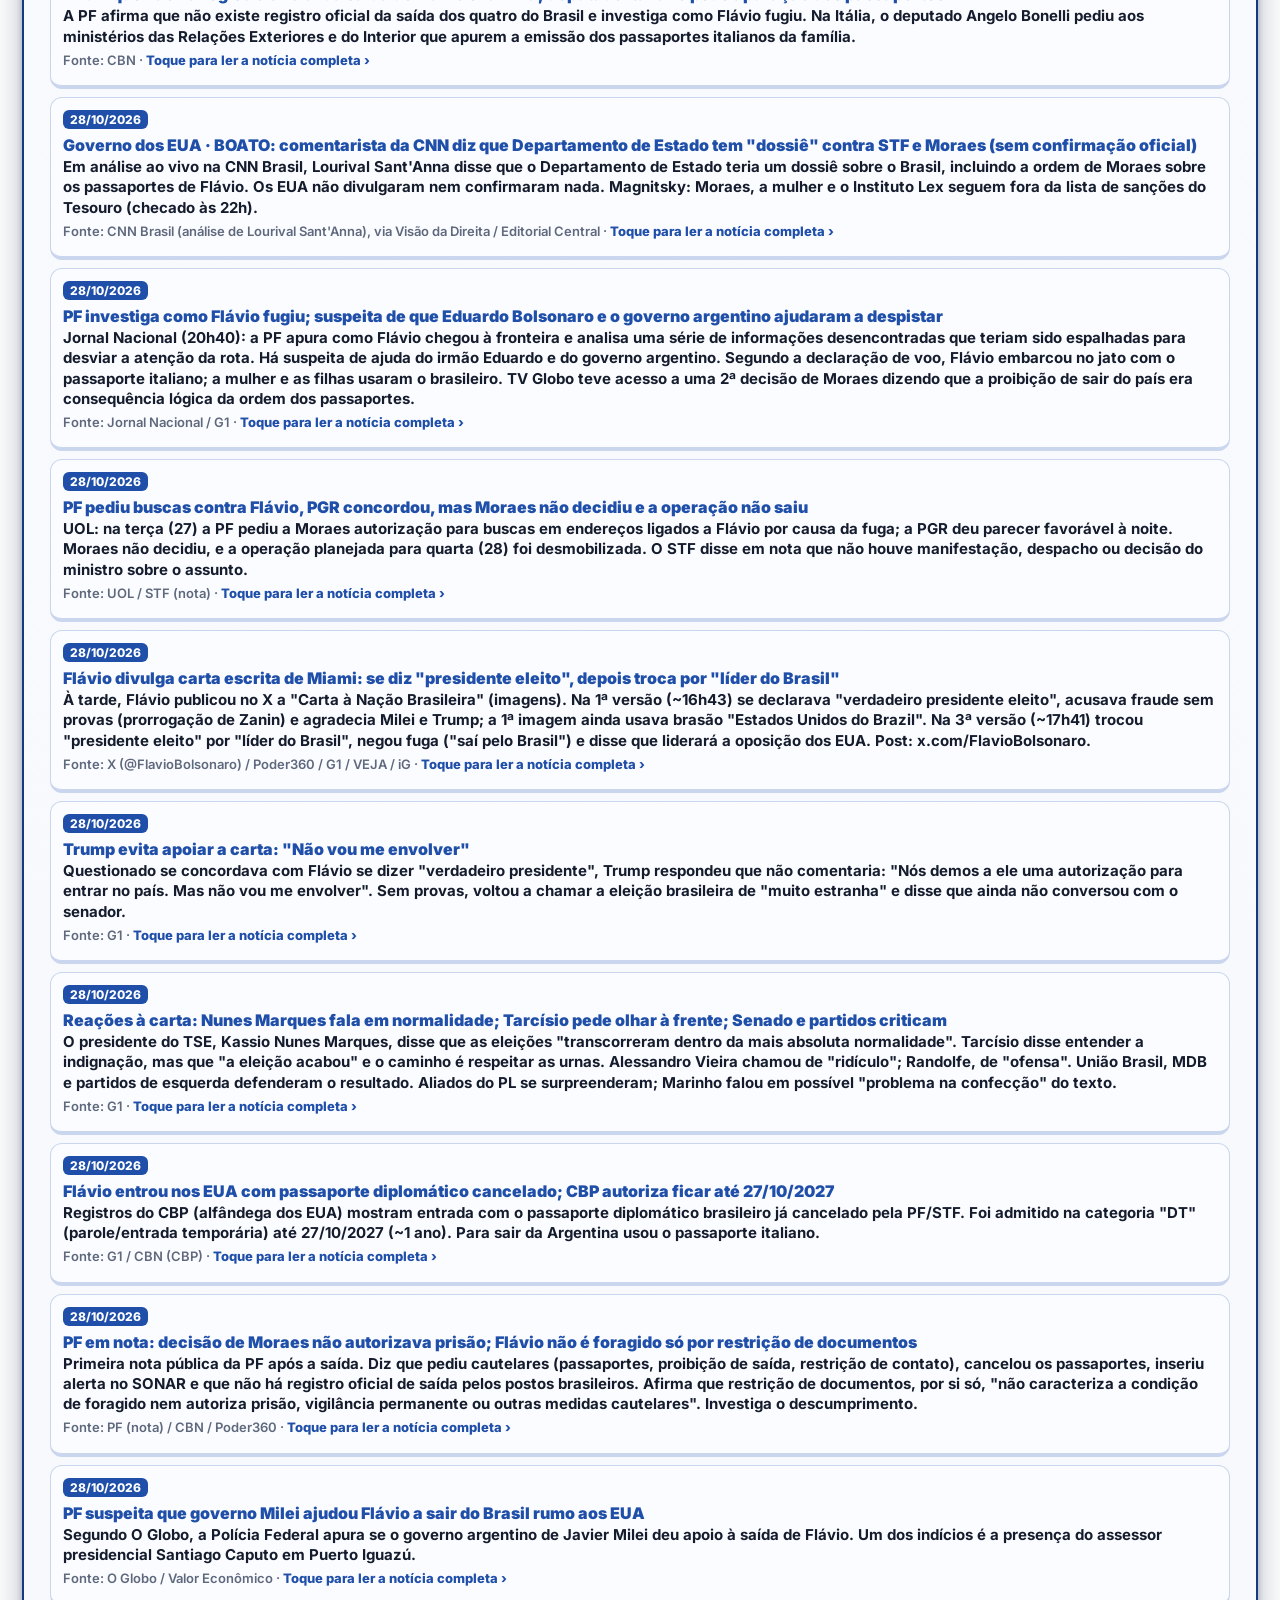
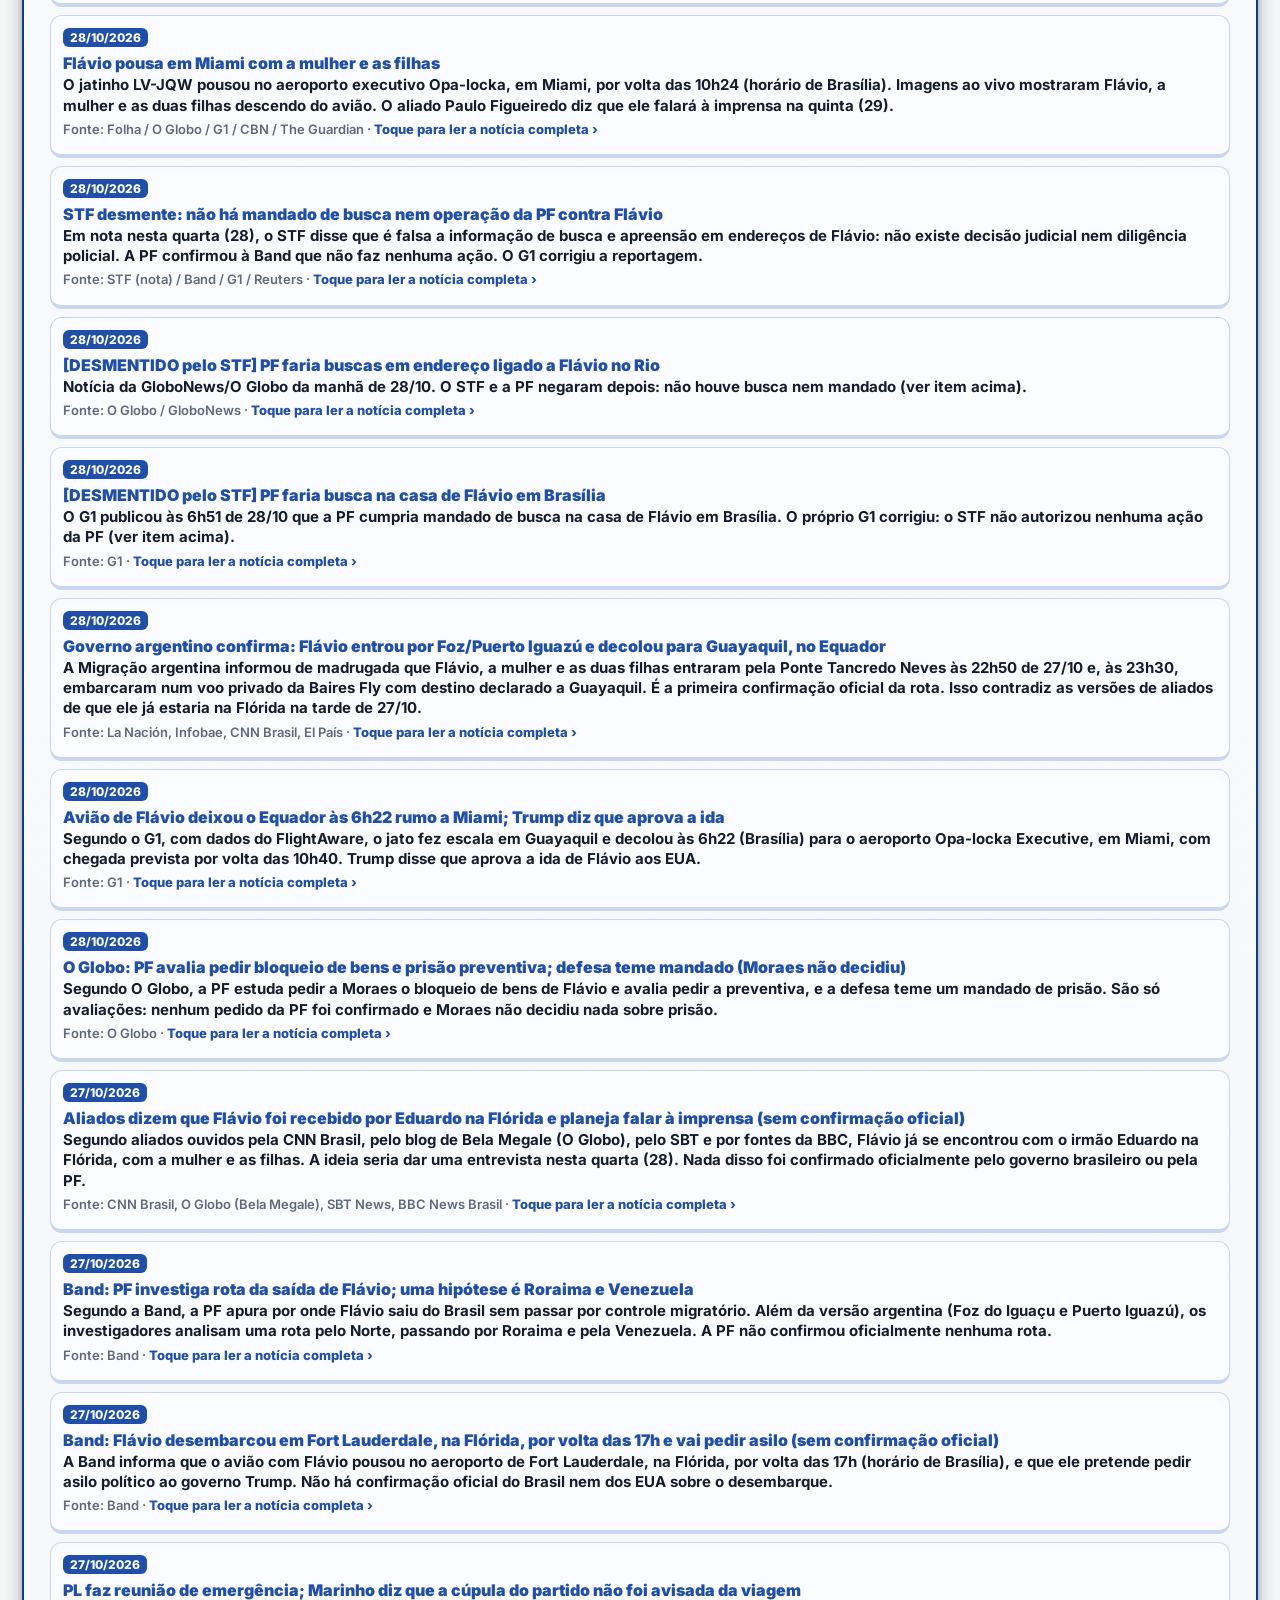
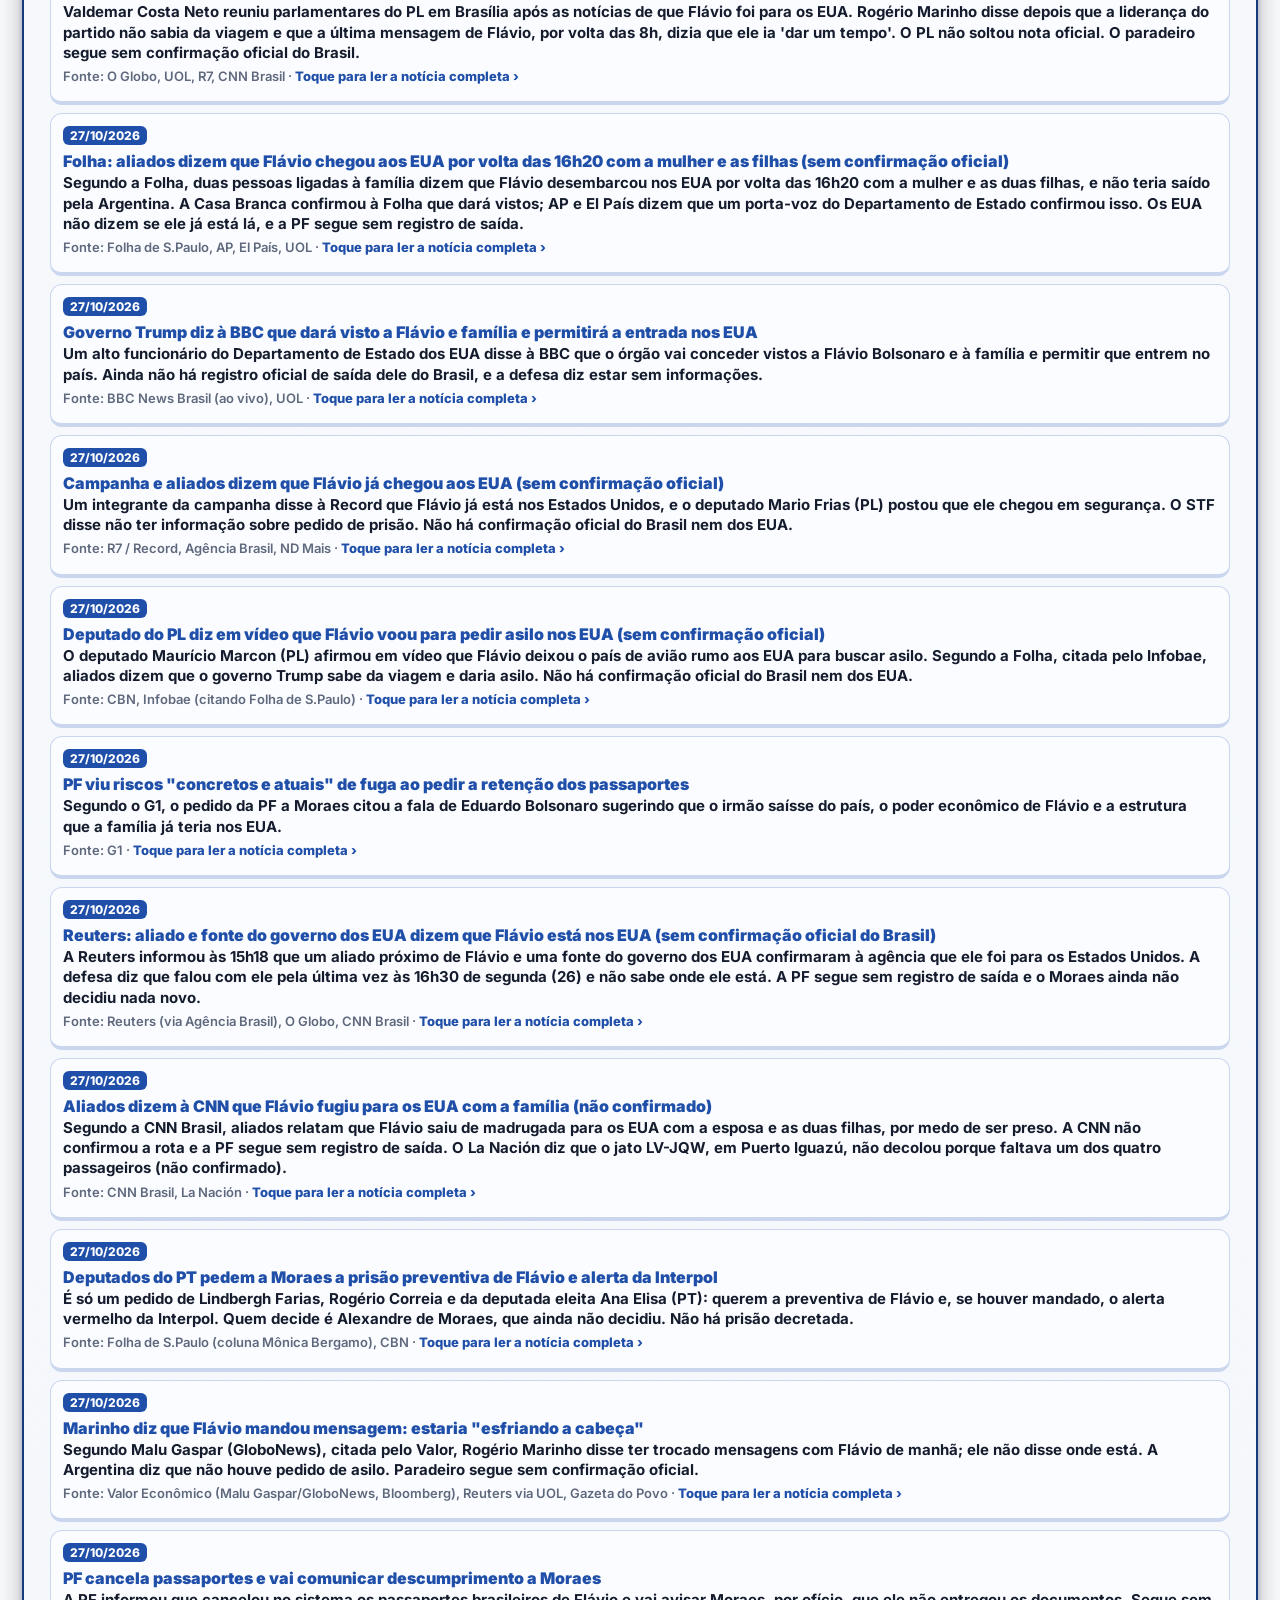
==== commit b1a4f7b6: "fix: restaura a aba Governo do Estado do Rio no main atual O commit 46e2ae2 removeu a aba junto com " ====
--- a/pc/index.html
+++ b/pc/index.html
@@ -32,12 +32,13 @@
 <link href="https://fonts.googleapis.com/css2?family=Inter:wght@500;600;700;800;900&display=swap" rel="stylesheet">
 <link rel="stylesheet" href="style.css?v=100">
 <link rel="stylesheet" href="adpf.css?v=5">
-<link rel="stylesheet" href="/pc/pc.css?v=25">
+<link rel="stylesheet" href="/pc/pc.css?v=26">
 <link rel="stylesheet" href="flavio.css?v=4">
 <link rel="stylesheet" href="ruas.css?v=1">
 <link rel="stylesheet" href="prefeitura.css?v=1">
+<link rel="stylesheet" href="governo.css?v=1">
 <link rel="stylesheet" href="paes.css?v=1">
-<link rel="stylesheet" href="inv.css?v=18">
+<link rel="stylesheet" href="inv.css?v=19">
 <style id="nav4">/* Proposta A: cards grandes com gradiente */
 nav.nav{display:grid!important;grid-template-columns:1fr 1fr!important;gap:12px!important;background:transparent!important;box-shadow:none!important;border:0!important;padding:4px 6px 8px!important;border-radius:0!important;align-items:stretch!important}
 nav.nav a,nav.nav a.largo,nav.nav a.inteira{grid-column:auto!important;width:auto!important;justify-self:stretch!important;position:relative;overflow:visible!important;display:flex!important;flex-direction:column!important;align-items:flex-start!important;justify-content:flex-end!important;text-align:left!important;min-height:132px!important;height:auto!important;padding:16px 14px 14px!important;border-radius:20px!important;border:1.5px solid rgba(255,255,255,.45)!important;border-bottom:6px solid rgba(0,0,0,.45)!important;border-bottom-width:1px!important;color:#fff!important;text-decoration:none!important;font-weight:800!important;font-size:15px!important;line-height:1.15!important;white-space:normal!important;text-shadow:0 1px 2px rgba(0,0,0,.25)!important;box-shadow:0 6px 0 rgba(0,0,0,.35),0 10px 18px rgba(13,27,58,.3),inset 0 2px 0 rgba(255,255,255,.4)!important;transition:transform .08s,box-shadow .08s,border-bottom-width .08s!important}
@@ -59,10 +60,11 @@
 <style id="sairbtn">.vg-cab{position:relative}.vg-sair{position:absolute;right:6px;top:50%;transform:translateY(-50%);background:linear-gradient(#ff5a5a,#c00);color:#fff;border:0;border-radius:14px;padding:11px 18px;font:800 18px Inter,system-ui,sans-serif;box-shadow:0 4px 0 #7a0000,0 6px 10px rgba(0,0,0,.35);cursor:pointer}.vg-sair:active{transform:translateY(calc(-50% + 3px));box-shadow:0 1px 0 #7a0000}#telaSair{position:fixed;inset:0;z-index:99999;background:#0b0f1a;color:#fff;display:flex;flex-direction:column;align-items:center;justify-content:center;text-align:center;padding:30px;font-family:Inter,system-ui,sans-serif}#telaSair h2{font-size:30px;margin:14px 0}#telaSair p{color:#cbd5e1;font-size:16px;max-width:420px;line-height:1.45}#telaSair small{margin-top:28px;color:#94a3b8}</style>
 </head>
 <body class="pc">
-<div class="versao-app"><span class="relogio" id="relogio" title="Hora local · horário de Brasília">🕒 <b id="relogioH">--:--:--</b> <small>Brasília</small></span><span class="ver-txt">versão 1.7.34 · PC</span></div>
+<div class="versao-app"><span class="relogio" id="relogio" title="Hora local · horário de Brasília">🕒 <b id="relogioH">--:--:--</b> <small>Brasília</small></span><span class="ver-txt">versão 1.7.35 · PC</span></div>
 <div class="vg-cab"><img src="icons/olho-logo.png?v=4" alt="" width="44" height="44"><b>Vigia</b><button class="vg-sair" id="btnSair" aria-label="Sair do app">⏻ Sair</button></div>
 <nav class="nav" id="nav">
   <b class="ponto" id="pontoPesq" hidden style="display:none"></b><b class="ponto" id="pontoAnal" hidden style="display:none"></b><b class="ponto" id="pontoProx" hidden style="display:none"></b><b class="ponto" id="pontoConf" hidden style="display:none"></b><a href="#flavio" data-aba="flavio" class="nc n1"><span class="nav-ico" aria-hidden="true">🇧🇷</span><span class="nav-lab">Flávio Bolsonaro</span><b class="ponto" id="pontoFlavio" hidden title="novidade no caso Flávio">!</b><small>× Alexandre de Moraes</small></a><a href="#adpf" data-aba="adpf" class="nc n2"><span class="nav-ico" aria-hidden="true">⚖️</span><img src="icons/balanca-192.png" alt="" class="adpf-ico"><span class="nav-lab">ADPF 1362</span><b class="ponto" id="pontoAdpf" hidden title="novidade na ADPF">!</b><small>PSD no STF</small></a><a href="#ruas" data-aba="ruas" class="nc n3"><span class="nav-ico" aria-hidden="true">⚖️</span><span class="nav-lab">Douglas Ruas</span><b class="ponto" id="pontoRuas" hidden title="novidade no caso Ruas">!</b><small><i class="ass-d">Assunto:</i> Ministério Público</small></a><a href="#prefeitura" data-aba="prefeitura" class="nc n4"><span class="nav-ico" aria-hidden="true">🏛️</span><span class="nav-lab">Prefeitura do Rio</span><b class="ponto" id="pontoPrefeitura" hidden title="novidade na Prefeitura do Rio">!</b><small>quem entrou e quem saiu</small></a>
+<a href="#governo" data-aba="governo" class="nc n6"><span class="nav-ico" aria-hidden="true">📜</span><span class="nav-lab">Governo do Estado do Rio</span><b class="ponto" id="pontoGoverno" hidden title="novidade no Governo do Estado do Rio">!</b><small>quem entrou e quem saiu</small></a>
 <a href="#paes" data-aba="paes" class="nc n5"><span class="nav-ico" aria-hidden="true">🏛️</span><span class="nav-lab">Eduardo Paes</span><b class="ponto" id="pontoPaes" hidden title="novidade no caso Paes">!</b><small>ex-prefeito do Rio</small></a>
 </nav>
 <div class="inst" id="inst" hidden>
@@ -227,6 +229,19 @@
  <div class="rod" id="pfAtu">Carregando…</div>
 </main>
 
+<main class="quadro aba" id="aba-governo" hidden>
+ <div class="ge-topo">
+  <div class="ge-logo">📜</div>
+  <h1 style="font-size:clamp(18px,5.4vw,28px)">GOVERNO DO ESTADO DO RIO</h1>
+  <div class="ge-contra" id="geContra">Diário Oficial do Estado do Rio de Janeiro</div>
+  <div class="ge-assunto" id="geAss"></div>
+  <div class="subt" id="geRes"></div>
+  <div class="st" id="geSt"></div>
+ </div>
+ <h2 class="tit">Quem entrou e quem saiu</h2><p class="nota">Trocas no 1º escalão estadual · mais recentes no topo</p><div id="geLin"></div>
+ <div class="rod" id="geAtu">Carregando…</div>
+</main>
+
 <main class="quadro aba" id="aba-paes" hidden>
  <div class="pa-topo">
   <div class="pa-logo">🏛️</div>
@@ -251,13 +266,14 @@
 </div>
 
 <script src="/pc/pc.js?v=9"></script>
-<script src="app.js?v=107"></script>
+<script src="app.js?v=108"></script>
 <script src="adpf.js?v=9"></script>
-<script src="flavio.js?v=11"></script>
+<script src="flavio.js?v=12"></script>
 <script src="ruas.js?v=6"></script>
 <script src="prefeitura.js?v=1"></script>
+<script src="governo.js?v=1"></script>
 <script src="paes.js?v=1"></script>
-<script src="inv.js?v=5"></script>
+<script src="inv.js?v=6"></script>
 <div id="telaSair" hidden style="display:none"><img src="icons/olho-logo.png?v=4" width="72" height="72" alt="" style="border-radius:16px"><h2>App encerrado</h2><p><b>iPhone:</b> deslize de baixo para cima e arraste o Vigia para cima para fechar.<br><b>Android:</b> toque no botão de apps recentes e deslize o Vigia para fechar.</p><small>Toque na tela para voltar</small></div>
 <script>(function(){var b=document.getElementById('btnSair'),t=document.getElementById('telaSair');b.onclick=function(){try{window.close()}catch(e){}setTimeout(function(){if(!window.closed){t.hidden=false;t.style.display='flex'}},300)};t.onclick=function(){t.hidden=true;t.style.display='none'}})();</script>
 </body>
--- a/pc/pc.css
+++ b/pc/pc.css
@@ -149,12 +149,13 @@
 }
 
 
-/* ===== 5 botões no PC (inclui Eduardo Paes) ===== */
-body.pc nav.nav{grid-template-columns:repeat(5,minmax(0,1fr))!important;gap:12px!important}
+/* ===== 6 botões no PC (inclui Governo do Estado do Rio) ===== */
+body.pc nav.nav{grid-template-columns:repeat(6,minmax(0,1fr))!important;gap:10px!important}
 body.pc nav.nav a:last-child:nth-child(odd){grid-column:auto!important;justify-self:stretch!important;width:auto!important}
-body.pc nav.nav a.nc,body.pc nav.nav a.n1,body.pc nav.nav a.n2,body.pc nav.nav a.n3,body.pc nav.nav a.n4,body.pc nav.nav a.n5{
-  min-height:150px!important;border-bottom-width:7px!important;border-radius:20px!important
+body.pc nav.nav a.nc,body.pc nav.nav a.n1,body.pc nav.nav a.n2,body.pc nav.nav a.n3,body.pc nav.nav a.n4,body.pc nav.nav a.n5,body.pc nav.nav a.n6{
+  min-height:168px!important;border-bottom-width:7px!important;border-radius:20px!important
 }
+body.pc nav.nav a[data-aba="governo"] .nav-lab{font-size:14px!important;line-height:1.2!important;white-space:normal!important;overflow-wrap:break-word!important}
 body.pc nav.nav a.n5{
   background:linear-gradient(180deg,#f472b6 0%,#ec4899 28%,#db2777 62%,#9d174d 100%)!important;
   border-color:#fbcfe8!important;border-bottom-color:#4c0519!important;
